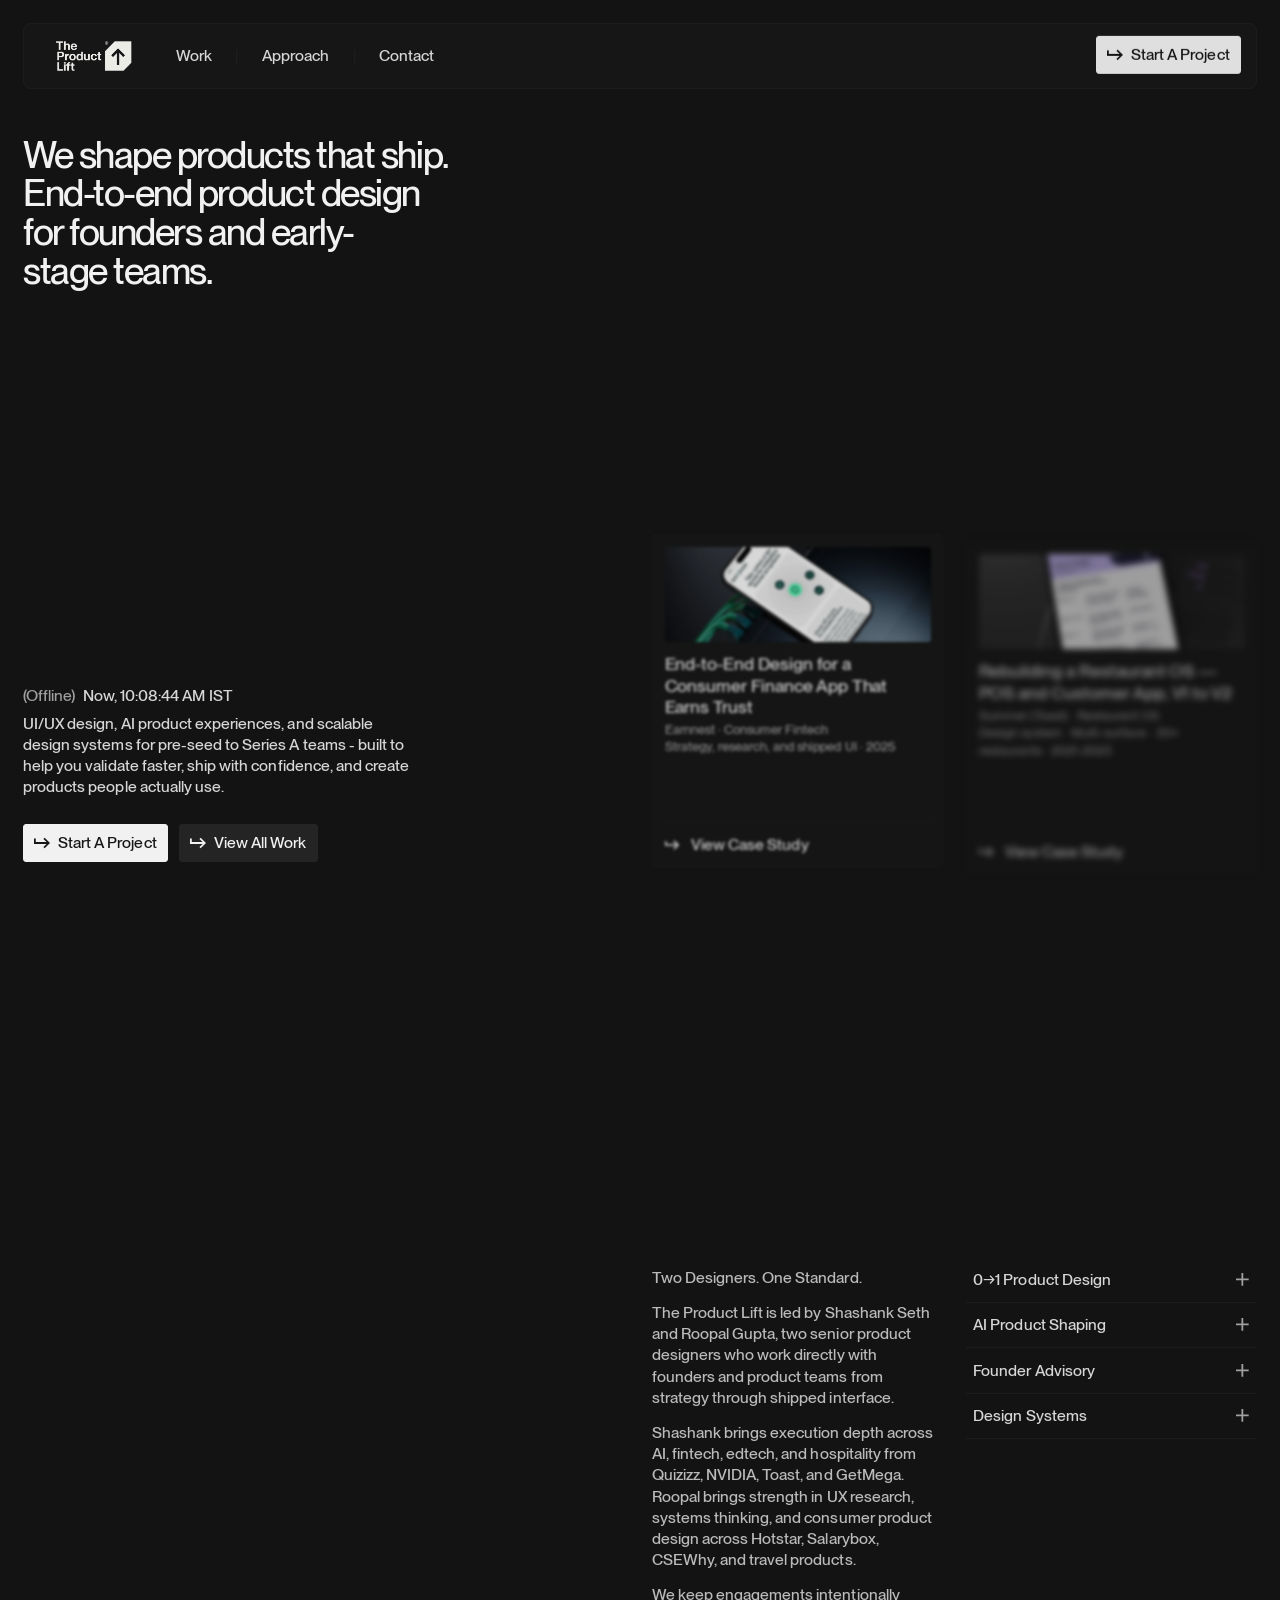
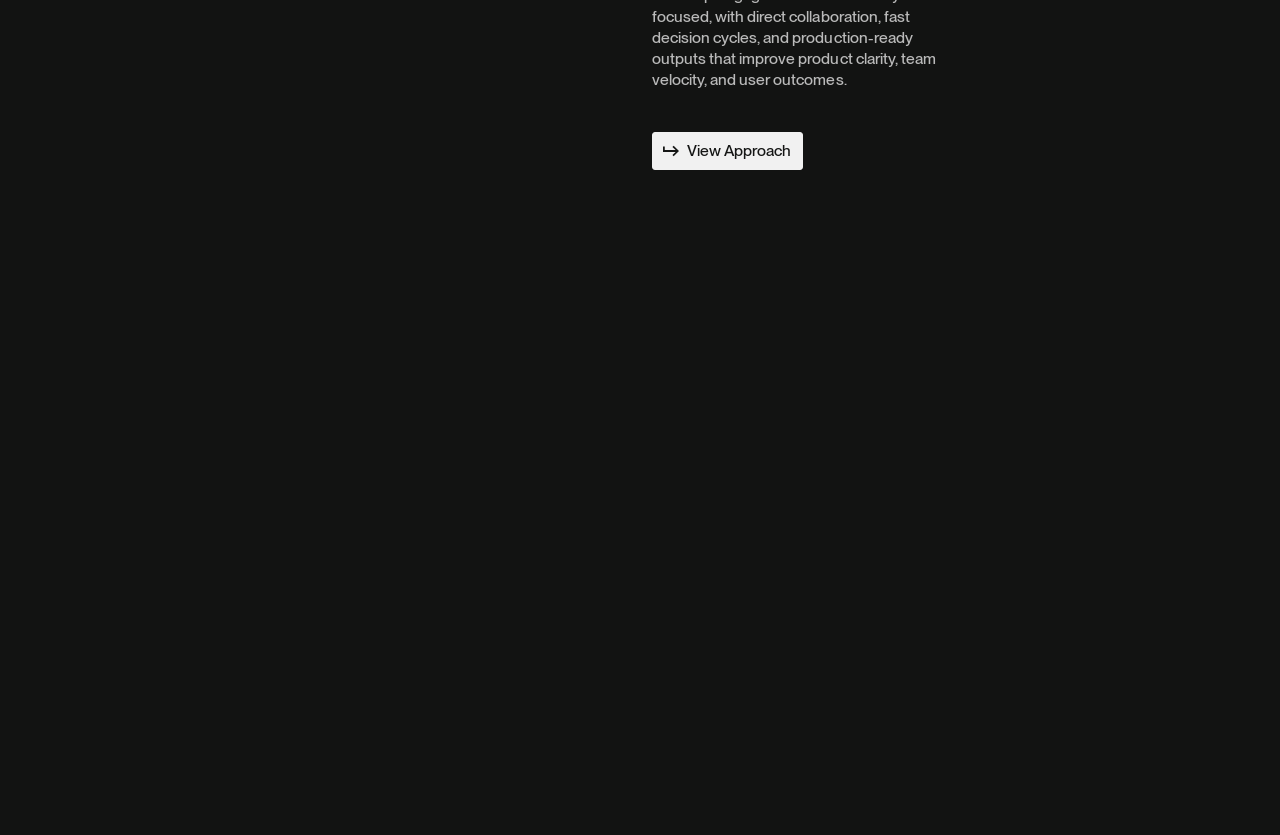
==== index.html @ 655530db "Initial commit: The Product Lift — homepage + 6 daughter pages with nav and footer" ====
<!DOCTYPE html><!-- Last Published: Wed Mar 04 2026 14:09:29 GMT+0000 (Coordinated Universal Time) --><html data-wf-domain="www.harrygeorge.design" data-wf-page="6970e323402e42d73de5bfb9" data-wf-site="6970e322402e42d73de5bf10" lang="en" class=" w-mod-js"><head><meta charset="utf-8"><title>The Product Lift | Product Design Studio, Gurugram</title><meta content="The Product Lift is a India-based product design studio helping early-stage founders go from idea to shipped product. Two senior designers, no agency layers." name="description"><meta content="The Product Lift | Product Design Studio" property="og:title"><meta content="0->1 product design, AI product shaping, founder advisory, and design systems for pre-seed to Series A teams." property="og:description"><meta content="images/footer-bg.png" property="og:image"><meta content="The Product Lift | Product Design Studio" property="twitter:title"><meta content="0->1 product design, AI product shaping, founder advisory, and design systems for pre-seed to Series A teams." property="twitter:description"><meta content="https://cdn.prod.website-files.com/6970e322402e42d73de5bf10/footer-bg.png" property="twitter:image"><meta property="og:type" content="website"><meta content="summary_large_image" name="twitter:card"><meta content="width=device-width, initial-scale=1" name="viewport"><meta content="MGhFw3c4UZniIIyxbYArNbHLCL30o6uBDfxk47CpTWc" name="google-site-verification"><link href="css/hg-des.webflow.shared.d7e7f0685.min.css" rel="stylesheet" type="text/css" crossorigin="anonymous"><script type="text/javascript">!function(o,c){var n=c.documentElement,t=" w-mod-";n.className+=t+"js",("ontouchstart"in o||o.DocumentTouch&&c instanceof DocumentTouch)&&(n.className+=t+"touch")}(window,document);</script><link href="images/logo-favicon.png?v=2" rel="shortcut icon" type="image/x-icon"><link href="images/logo-favicon.png?v=2" rel="apple-touch-icon"><script type="application/ld+json">
{
  "@context": "https://schema.org",
  "@type": "ProfilePage",
  "name": "The Product Lift | Product Design Studio, India",
  "url": "/",
  "inLanguage": "en",
  "mainEntity": {
    "@type": "Person",
    "name": "The Product Lift",
    "jobTitle": "Product Design Studio",
    "description": "The Product Lift is a product design studio based in India. We help early-stage founders go from idea to shipped product with two designers working directly with each team.",
    "address": {
      "@type": "PostalAddress",
      "addressLocality": "Gurugram",
      "addressRegion": "Haryana",
      "addressCountry": "IN"
    },
    "geo": {
      "@type": "GeoCoordinates",
      "latitude": "28.4595",
      "longitude": "77.0266"
    },
    "knowsAbout": [
      "User Experience Design",
      "Product Design",
      "Information Architecture",
      "Interaction Design",
      "Typography",
      "Web Design",
      "UI Design",
      "Design Strategy"
    ],
    "hasOccupation": {
      "@type": "Occupation",
      "name": "Product Design Studio",
      "occupationLocation": {
        "@type": "City",
        "name": "Gurugram"
      },
      "skills": [
        "Strategy",
        "User Experience",
        "Design",
        "Interaction Design",
        "Information Architecture",
        "Wireframing",
        "Prototyping",
        "UI Design",
        "Brand Identity"
      ]
    }
  }
}
</script><script async="" src="https://www.googletagmanager.com/gtag/js?id=G-ZRH3TGBE0Y"></script><script type="text/javascript">window.dataLayer = window.dataLayer || [];function gtag(){dataLayer.push(arguments);}gtag('set', 'developer_id.dZGVlNj', true);gtag('js', new Date());gtag('config', 'G-ZRH3TGBE0Y');</script><link rel="dns-prefetch" href="//cdnjs.cloudflare.com">
<link rel="preconnect" href="https://cdnjs.cloudflare.com" crossorigin="">
<link rel="preconnect" href="https://lottie.host" crossorigin="">
<link rel="preload" as="font" type="font/woff2" href="https://cdn.prod.website-files.com/6970e322402e42d73de5bf10/6970e3b8dc8d6b29a077860d_PPNeueMontreal-Medium.woff2" crossorigin=""><style>.footer-basic_bottom_layout{padding-bottom:var(--_spacing---space--5);}</style></head><body><div class="page_wrap"><div class="u-embed-js w-embed w-script"><script>
(function() {
  'use strict';
  
  let animated = false;
  let observer = null;
  
  function init() {
    const cards = document.querySelectorAll('.card_case-study_wrap');
    if (!cards.length) return false;
    
    gsap.set(cards, { y: 30, opacity: 0, filter: 'blur(8px)', willChange: 'transform, opacity, filter' });
    
    const loadCards = [];
    const scrollCards = [];
    
    cards.forEach(card => {
      const parent = card.closest('[data-animate-on-load="true"]');
      (parent ? loadCards : scrollCards).push(card);
    });
    
    // Animate on load
    if (loadCards.length) {
      window.addEventListener('preloaderComplete', () => {
        if (animated) return;
        animated = true;
        
        gsap.timeline({ delay: 0.7 })
          .to(loadCards, {
            y: 0, opacity: 1, filter: 'blur(0px)', 
            duration: 0.8, stagger: 0.15, ease: 'power2.out',
            onComplete: () => gsap.set(loadCards, { willChange: 'auto' })
          });
      }, { once: true });
    }
    
    // Animate on scroll
    if (scrollCards.length) {
      observer = new IntersectionObserver((entries) => {
        entries.forEach(entry => {
          if (entry.isIntersecting) {
            gsap.to(entry.target, {
              y: 0, opacity: 1, filter: 'blur(0px)',
              duration: 0.8, ease: 'power2.out',
              onComplete: () => gsap.set(entry.target, { willChange: 'auto' })
            });
            observer.unobserve(entry.target);
          }
        });
      }, { threshold: 0.1, rootMargin: '0px 0px -50px 0px' });
      
      scrollCards.forEach(card => observer.observe(card));
    }
    
    return true;
  }
  
  if (document.readyState === 'loading') {
    document.addEventListener('DOMContentLoaded', init, { once: true });
  } else {
    requestAnimationFrame(() => init() || setTimeout(init, 100));
  }
  
  window.addEventListener('pageshow', () => animated = false, { passive: true });
  window.addEventListener('pagehide', () => observer?.disconnect(), { passive: true });
  
})();
</script></div><div class="preloader_wrap" style="will-change: transform;"><div class="preloader_background"><div class="preloader_logo_wrap"><div style="position: relative; display: inline-block; will-change: transform, opacity, filter;"><div class="preloader_logo_svg"><svg xmlns="http://www.w3.org/2000/svg" width="100%" viewBox="0 0 100 18" fill="none" class="u-svg" style="fill: var(--mono-palette--mono-800);"><path d="M2.67067 17.6608H0V0.339166H2.67067V7.58277H11.1925V0.339166H13.8875V17.6608H11.1925V9.88425H2.67067V17.6608Z" class="u-path"></path><path d="M93.6389 18C89.2445 18 86.1611 15.7227 85.9668 11.8223H88.7346C88.9288 14.148 90.3127 15.7227 93.5661 15.7227C96.3582 15.7227 97.2079 14.5114 97.2079 12.9367C97.2079 10.7322 95.5084 10.4172 92.3522 9.61777C89.6329 8.89098 86.6466 8.01884 86.6466 4.72409C86.6466 1.72005 88.9774 0 92.7163 0C96.6738 0 99.2474 2.01077 99.5144 5.49933H96.7466C96.4553 3.41588 95.2656 2.27725 92.7406 2.27725C90.5555 2.27725 89.4387 3.07672 89.4387 4.57873C89.4387 6.51682 91.2596 6.92867 93.4933 7.48587C96.8438 8.33378 100 9.13324 100 12.7914C100 15.7712 97.9849 18 93.6389 18Z" class="u-path"></path><path d="M24.5983 18C19.5968 18 16.7805 14.2207 16.7805 8.98789C16.7805 3.77927 19.961 0 24.9139 0C29.4055 0 31.7848 2.39838 32.3432 5.69314H29.5511C29.0898 3.51279 27.4632 2.30148 24.8896 2.30148C21.0536 2.30148 19.5725 5.74159 19.5725 8.98789C19.5725 12.2584 20.6894 15.6985 24.7439 15.6985C27.6088 15.6985 29.891 13.712 29.9153 10.8291H24.7925V8.60027H32.6346V17.6608H30.7894L30.1338 15.2624H30.0853C28.8713 17.031 27.2447 18 24.5983 18Z" class="u-path"></path><path d="M41.0286 17.6608H38.8192L45.5445 0.339166H47.7538L41.0286 17.6608Z" class="u-path"></path><path d="M84.306 17.6608H71.7781V0.339166H84.0632V2.64065H74.4488V7.55855H82.8736V9.86003H74.4488V15.3594H84.306V17.6608Z" class="u-path"></path><path d="M61.1565 17.6608H54.5041V0.339166H61.1079C65.9152 0.339166 68.8286 3.44011 68.8286 9.01211C68.8286 14.5841 65.9637 17.6608 61.1565 17.6608ZM57.1748 15.3594H60.9866C65.0168 15.3594 66.0608 12.3553 66.0608 9.01211C66.0608 5.66891 65.0168 2.64065 60.9866 2.64065H57.1748V15.3594Z" class="u-path"></path></svg></div><div class="preloader_logo_svg" aria-hidden="true" style="position: absolute; top: 0px; left: 0px; width: 100%; height: 100%; clip-path: inset(0px 100% 0px 0px); pointer-events: none;"><svg xmlns="http://www.w3.org/2000/svg" width="100%" viewBox="0 0 100 18" fill="none" class="u-svg" style="fill: var(--mono-palette--mono-100);"><path d="M2.67067 17.6608H0V0.339166H2.67067V7.58277H11.1925V0.339166H13.8875V17.6608H11.1925V9.88425H2.67067V17.6608Z" class="u-path"></path><path d="M93.6389 18C89.2445 18 86.1611 15.7227 85.9668 11.8223H88.7346C88.9288 14.148 90.3127 15.7227 93.5661 15.7227C96.3582 15.7227 97.2079 14.5114 97.2079 12.9367C97.2079 10.7322 95.5084 10.4172 92.3522 9.61777C89.6329 8.89098 86.6466 8.01884 86.6466 4.72409C86.6466 1.72005 88.9774 0 92.7163 0C96.6738 0 99.2474 2.01077 99.5144 5.49933H96.7466C96.4553 3.41588 95.2656 2.27725 92.7406 2.27725C90.5555 2.27725 89.4387 3.07672 89.4387 4.57873C89.4387 6.51682 91.2596 6.92867 93.4933 7.48587C96.8438 8.33378 100 9.13324 100 12.7914C100 15.7712 97.9849 18 93.6389 18Z" class="u-path"></path><path d="M24.5983 18C19.5968 18 16.7805 14.2207 16.7805 8.98789C16.7805 3.77927 19.961 0 24.9139 0C29.4055 0 31.7848 2.39838 32.3432 5.69314H29.5511C29.0898 3.51279 27.4632 2.30148 24.8896 2.30148C21.0536 2.30148 19.5725 5.74159 19.5725 8.98789C19.5725 12.2584 20.6894 15.6985 24.7439 15.6985C27.6088 15.6985 29.891 13.712 29.9153 10.8291H24.7925V8.60027H32.6346V17.6608H30.7894L30.1338 15.2624H30.0853C28.8713 17.031 27.2447 18 24.5983 18Z" class="u-path"></path><path d="M41.0286 17.6608H38.8192L45.5445 0.339166H47.7538L41.0286 17.6608Z" class="u-path"></path><path d="M84.306 17.6608H71.7781V0.339166H84.0632V2.64065H74.4488V7.55855H82.8736V9.86003H74.4488V15.3594H84.306V17.6608Z" class="u-path"></path><path d="M61.1565 17.6608H54.5041V0.339166H61.1079C65.9152 0.339166 68.8286 3.44011 68.8286 9.01211C68.8286 14.5841 65.9637 17.6608 61.1565 17.6608ZM57.1748 15.3594H60.9866C65.0168 15.3594 66.0608 12.3553 66.0608 9.01211C66.0608 5.66891 65.0168 2.64065 60.9866 2.64065H57.1748V15.3594Z" class="u-path"></path></svg></div></div></div></div><div class="u-embed-js w-embed w-script"><script src="js/gsap.min_1.js"></script>
<script>
(function() {
  'use strict';
  
  const preloader = document.querySelector('.preloader_wrap');
  const logo = document.querySelector('.preloader_logo_svg');
  const body = document.body;

  const originalBg = preloader.style.background;

  logo.querySelectorAll('.u-svg').forEach(el => {
    el.style.fill = 'var(--mono-palette--mono-800)';
  });

  const logoFilled = logo.cloneNode(true);
  logoFilled.style.cssText = `
    position: absolute;
    top: 0;
    left: 0;
    width: 100%;
    height: 100%;
    clip-path: inset(0 100% 0 0);
    pointer-events: none;
  `;
  logoFilled.setAttribute('aria-hidden', 'true');
  logoFilled.querySelectorAll('.u-svg').forEach(el => {
    el.style.fill = 'var(--mono-palette--mono-100)';
  });

  const logoWrap = document.createElement('div');
  logoWrap.style.cssText = `
    position: relative;
    display: inline-block;
  `;
  logo.parentNode.insertBefore(logoWrap, logo);
  logoWrap.appendChild(logo);
  logoWrap.appendChild(logoFilled);

  preloader.style.willChange = 'transform';
  logoWrap.style.willChange = 'transform, opacity, filter';

  gsap.set(logoWrap, { 
    yPercent: 100, 
    opacity: 0, 
    scale: 0.85,
    filter: 'blur(8px) brightness(0.7)',
    force3D: true
  });

  const logoEnter = { 
    yPercent: 0, 
    opacity: 1,
    scale: 1,
    filter: 'blur(0px) brightness(1)',
    duration: 0.5,
    ease: 'back.out(1.4)',
    force3D: true 
  };

  const logoExit = { 
    yPercent: -100, 
    opacity: 0,
    scale: 1.15,
    filter: 'blur(8px) brightness(1.3)',
    duration: 0.35,
    ease: 'back.in(1.2)',
    force3D: true 
  };

  const preloaderSlideOut = { 
    yPercent: 100, 
    duration: 0.45,
    ease: 'power3.inOut',
    force3D: true 
  };

  function cleanupPreloader() {
    body.style.overflow = '';
    preloader.style.display = 'none';
    preloader.style.background = originalBg;
    window.dispatchEvent(new Event('pageReady'));
  }

  function animateLogo(onComplete) {
    const tl = gsap.timeline();

    tl.to(preloader, {
      background: 'radial-gradient(circle at center, rgba(255,255,255,0.05) 0%, transparent 70%)',
      duration: 0.4,
      ease: 'power2.out'
    }, 0);

    tl.fromTo(logoWrap, 
      { 
        yPercent: 100, 
        opacity: 0, 
        scale: 0.85,
        filter: 'blur(8px) brightness(0.7)',
        force3D: true 
      }, 
      logoEnter
    );

    tl.to({ val: 0 }, {
      val: 100,
      duration: 0.8,
      ease: 'power1.inOut',
      onUpdate: function() {
        const v = Math.round(this.targets()[0].val);
        logoFilled.style.clipPath = `inset(0 ${100 - v}% 0 0)`;
      }
    }, "<");

    tl.to(logoWrap, logoExit, "+=0.2");

    tl.to(preloader, { 
      ...preloaderSlideOut,
      scale: 0.98,
      onStart: () => window.dispatchEvent(new Event('preloaderComplete')),
      onComplete 
    }, "-=0.3");
    
    return tl;
  }
  
  function runPreloaderAnimation() {
    gsap.set(logoWrap, { 
      yPercent: 100, 
      opacity: 0, 
      scale: 0.85,
      filter: 'blur(8px) brightness(0.7)',
      force3D: true 
    });
    gsap.set(preloader, { yPercent: 0, scale: 1, force3D: true });
    logoFilled.style.clipPath = 'inset(0 100% 0 0)';
    
    preloader.style.display = 'block';
    body.style.overflow = 'hidden';
    
    requestAnimationFrame(() => animateLogo(cleanupPreloader));
  }
  
  window.addEventListener('pageshow', (e) => {
    if (e.persisted) runPreloaderAnimation();
  });
  
  preloader.style.display = 'block';
  body.style.overflow = 'hidden';
  window.addEventListener('DOMContentLoaded', runPreloaderAnimation, { once: true });
  
  document.addEventListener('click', (e) => {
    const link = e.target.closest('a');
    if (!link) return;
    
    const href = link.getAttribute('href');
    
    if (href && 
        href[0] !== '#' && 
        href.indexOf('http') !== 0 && 
        href.indexOf('mailto:') !== 0 && 
        href.indexOf('tel:') !== 0 &&
        !link.target) {
      
      e.preventDefault();
      
      gsap.set(preloader, { yPercent: 0, opacity: 0, scale: 1.05, force3D: true });
      preloader.style.display = 'block';
      
      gsap.to(preloader, {
        opacity: 1,
        scale: 1,
        duration: 0.3,
        ease: 'power2.out',
        force3D: true,
        onUpdate: function() {
          if (this.progress() >= 0.5 && !this.navigationStarted) {
            this.navigationStarted = true;
            window.location.href = href;
          }
        }
      });
    }
  }, { passive: false });
  
  setTimeout(() => {
    preloader.style.willChange = 'auto';
    logoWrap.style.willChange = 'auto';
  }, 3500);
  
})();
</script></div></div><div class="u-position-fixed"><div class="w-embed"><style>
::before, ::after {
	box-sizing: border-box;
}
.w-embed:before, .w-embed:after,
.w-richtext:before, .w-richtext:after {
	content: unset;
}
html {
	background-color: var(--alpha--mono-900-o10);
}
button {
	background-color: unset;
	padding: unset;
	text-align: inherit;
}
button:not(:disabled) {
	cursor: pointer;
}
video {
	width: 100%;
	object-fit: cover;
}
svg {
	max-width: 100%;
}
@media (prefers-color-scheme: light) {
	option { color: black; }
}
img::selection {
	background: transparent;
}
/* Typography */
body {
	font-smoothing: antialiased;
	-webkit-font-smoothing: antialiased;
}
/* Clear Defaults */
a:not([class]) {
	text-decoration: underline;
}
h1,h2,h3,h4,h5,h6,p,blockquote,label {
	font-family: inherit;
	font-size: inherit;
	font-weight: inherit;
	line-height: inherit;
	letter-spacing: inherit;
	text-transform: inherit;
	text-wrap: inherit;
	margin-top: 0;
	margin-bottom: 0;
}
select:has(option[value=""]:checked) {
	color: color-mix(in lab, currentcolor 60%, transparent)
}
/* Selection Color */
::selection {
	background-color: var(--_theme---selection--background);
	color: var(--_theme---selection--text);
}
/* Margin Trim */
:is(.u-margin-trim,.w-richtext,.u-content-wrapper,[class*="u-container"],[class*="u-layout-column"]) > :not(:not(.w-condition-invisible,.u-cover-absolute,.u-ignore-trim) ~ :not(.w-condition-invisible,.u-cover-absolute,.u-ignore-trim)),
:is(.u-margin-trim,.w-richtext,.u-content-wrapper,[class*="u-container"],[class*="u-layout-column"]) > :not(:not(.w-condition-invisible,.u-cover-absolute,.u-ignore-trim) ~ :not(.w-condition-invisible,.u-cover-absolute,.u-ignore-trim)).u-display-contents > :first-child {
	margin-top: 0;
}
:is(.u-margin-trim,.w-richtext,.u-content-wrapper,[class*="u-container"],[class*="u-layout-column"]) > :not(:has(~ :not(.w-condition-invisible,.u-cover-absolute,.u-ignore-trim))),
:is(.u-margin-trim,.w-richtext,.u-content-wrapper,[class*="u-container"],[class*="u-layout-column"]) > :not(:has(~ :not(.w-condition-invisible,.u-cover-absolute,.u-ignore-trim))).u-display-contents > :last-child {
	margin-bottom: 0;
}
/* Line Height Trim */
:not(.u-text-trim-off) > :is(h1,h2,h3,h4,h5,h6,p):not(.u-text-trim-off,:has([class*="u-text-style-"]))::before,
[class*="u-text-style-"]:not(.u-text-trim-off,:has(h1,h2,h3,h4,h5,h6,p))::before {
	content: "";
	display: table;
	margin-bottom: calc(-0.5lh + var(--_text-style---trim-top));
}
:not(.u-text-trim-off) > :is(h1,h2,h3,h4,h5,h6,p):not(.u-text-trim-off,:has([class*="u-text-style-"]))::after,
[class*="u-text-style-"]:not(.u-text-trim-off,:has(h1,h2,h3,h4,h5,h6,p))::after {
	content: "";
	display: table;
	margin-bottom: calc(-0.5lh + var(--_text-style---trim-bottom));
}
/* Rich Text Links */
.w-richtext a {
	position: relative;
	z-index: 4;
}
/* Line Clamp */
[class*="u-line-clamp"]:not(.w-richtext),
[class*="u-line-clamp"].w-richtext > * {
	display: -webkit-box;
	-webkit-line-clamp: 1;
	-webkit-box-orient: vertical;
	overflow: hidden;
}
[class*="u-line-clamp"].w-richtext > :not(:first-child) { display: none; }
.u-line-clamp-2:not(.w-richtext), .u-line-clamp-2.w-richtext > * { -webkit-line-clamp: 2; }
.u-line-clamp-3:not(.w-richtext), .u-line-clamp-3.w-richtext > * { -webkit-line-clamp: 3; }
.u-line-clamp-4:not(.w-richtext), .u-line-clamp-4.w-richtext > * { -webkit-line-clamp: 4; }
/* Text Max Width */
.u-text > * {
	width: 100%;
	max-width: inherit !important;
  margin-inline: 0 !important;
	margin-top: 0 !important;
}
/* Background Slot Children */
.u-background-slot > * {
	position: absolute;
  top: 0;
  left: 0;
  width: 100%;
  height: 100%;
  aspect-ratio: unset !important;
}
/* Hide */
.u-hide-if-empty:empty,
.u-hide-if-empty:has(> *):not(:has(> :not(.w-condition-invisible))),
.u-hide-if-empty-cms:not(:has(.w-dyn-item)),
[class*="u-layout-column"]:empty {
	display: none !important;
}
/* Focus State */
a, button, :where([tabindex]), input {
	outline-offset: var(--focus--offset-outer);
}
a:focus-visible,
button:focus-visible,
[tabindex]:focus-visible,
input:focus-visible {
	outline-color: var(--_theme---text-focus-primary);
	outline-width: var(--focus--width);
	outline-style: solid;
}
/* Disabled */
[data-button]:has(button:disabled) {
	opacity: 0.5;
  pointer-events: none;
}
/* Global / Clickable Component */
.wf-design-mode .clickable_wrap { z-index: 0; }
.clickable_wrap a[href="#"] { display: none; }
.clickable_wrap a[href="#"] ~ button { display: block; }
/* Number Attributes */
[data-number="-1"]{--number: initial;}[data-number="0"]{--number: 0;}[data-number="1"]{--number:1}[data-number="2"]{--number:2}[data-number="3"]{--number:3}[data-number="4"]{--number:4}[data-number="5"]{--number:5}[data-number="6"]{--number:6}[data-number="7"]{--number:7}[data-number="8"]{--number:8}[data-number="9"]{--number:9}
[data-number="10"]{--number:10}[data-number="11"]{--number:11}[data-number="12"]{--number:12}[data-number="13"]{--number:13}[data-number="14"]{--number:14}[data-number="15"]{--number:15}[data-number="16"]{--number:16}[data-number="17"]{--number:17}[data-number="18"]{--number:18}[data-number="19"]{--number:19}
[data-number="20"]{--number:20}[data-number="21"]{--number:21}[data-number="22"]{--number:22}[data-number="23"]{--number:23}[data-number="24"]{--number:24}[data-number="25"]{--number:25}[data-number="26"]{--number:26}[data-number="27"]{--number:27}[data-number="28"]{--number:28}[data-number="29"]{--number:29}
[data-number="30"]{--number:30}[data-number="31"]{--number:31}[data-number="32"]{--number:32}[data-number="33"]{--number:33}[data-number="34"]{--number:34}[data-number="35"]{--number:35}[data-number="36"]{--number:36}[data-number="37"]{--number:37}[data-number="38"]{--number:38}[data-number="39"]{--number:39}
[data-number="40"]{--number:40}[data-number="41"]{--number:41}[data-number="42"]{--number:42}[data-number="43"]{--number:43}[data-number="44"]{--number:44}[data-number="45"]{--number:45}[data-number="46"]{--number:46}[data-number="47"]{--number:47}[data-number="48"]{--number:48}[data-number="49"]{--number:49}
[data-number="50"]{--number:50}[data-number="51"]{--number:51}[data-number="52"]{--number:52}[data-number="53"]{--number:53}[data-number="54"]{--number:54}[data-number="55"]{--number:55}[data-number="56"]{--number:56}[data-number="57"]{--number:57}[data-number="58"]{--number:58}[data-number="59"]{--number:59}
[data-number="60"]{--number:60}[data-number="61"]{--number:61}[data-number="62"]{--number:62}[data-number="63"]{--number:63}[data-number="64"]{--number:64}[data-number="65"]{--number:65}[data-number="66"]{--number:66}[data-number="67"]{--number:67}[data-number="68"]{--number:68}[data-number="69"]{--number:69}
[data-number="70"]{--number:70}[data-number="71"]{--number:71}[data-number="72"]{--number:72}[data-number="73"]{--number:73}[data-number="74"]{--number:74}[data-number="75"]{--number:75}[data-number="76"]{--number:76}[data-number="77"]{--number:77}[data-number="78"]{--number:78}[data-number="79"]{--number:79}
[data-number="80"]{--number:80}[data-number="81"]{--number:81}[data-number="82"]{--number:82}[data-number="83"]{--number:83}[data-number="84"]{--number:84}[data-number="85"]{--number:85}[data-number="86"]{--number:86}[data-number="87"]{--number:87}[data-number="88"]{--number:88}[data-number="89"]{--number:89}
[data-number="90"]{--number:90}[data-number="91"]{--number:91}[data-number="92"]{--number:92}[data-number="93"]{--number:93}[data-number="94"]{--number:94}[data-number="95"]{--number:95}[data-number="96"]{--number:96}[data-number="97"]{--number:97}[data-number="98"]{--number:98}[data-number="99"]{--number:99}[data-number="100"]{--number:100}
/* State Manager */
[data-state] { --_state---true: 1; --_state---false: 0; }
.is-active,
[data-state~="checked"]:is(:checked, :has(:checked)),
[data-state~="current"]:is(.w--current, :has(.w--current)),
[data-state~="open"]:is(.w--open, :has(.w--open)),
[data-state~="pressed"]:is([aria-pressed="true"], :has([aria-pressed="true"])),
[data-state~="expanded"]:is([aria-expanded="true"], :has([aria-expanded="true"])),
[data-state~="external"]:is([target="_blank"], :has([target="_blank"])) { 
	--_state---true: 0; --_state---false: 1;
}
.wf-design-mode [data-trigger~="preview"],
[data-trigger~="focus"]:is(:focus-visible, :has(:focus-visible)),
[data-trigger~="group"]:has([data-trigger~="focus-other"]:focus-visible, [data-trigger~="focus-other"] :focus-visible)
  [data-trigger~="focus-other"]:not(:focus-visible, :has(:focus-visible)) {
	--_trigger---on: 0; --_trigger---off: 1;
}
@media (hover: hover) {
	[data-trigger~="hover"]:hover,
  [data-trigger~="hover-if-clickable"]:has(.clickable_wrap:not(.w-condition-invisible)):hover,
	[data-trigger~="group"]:has([data-trigger~="hover-other"]:hover) [data-trigger~="hover-other"]:not(:hover) { 
		--_trigger---on: 0; --_trigger---off: 1;
	}
	[data-trigger~="hover-other"]:hover { --_trigger---on: 1 !important; --_trigger---off: 0 !important; }
}
@media (hover: none) {
  [data-trigger~="mobile"] { --_trigger---on: 0; --_trigger---off: 1; }
}
/* Slot Styler */
[data-slot] > .w-dyn-list,
[data-slot] > .w-dyn-list > *,
[data-slot] > .w-dyn-list > * > *,
[data-slot] > .u-display-contents > .w-dyn-list,
[data-slot] > .u-display-contents > .w-dyn-list > *,
[data-slot] > .u-display-contents > .w-dyn-list > * > *,
[data-slot] > .u-display-contents > .u-display-contents > .w-dyn-list,
[data-slot] > .u-display-contents > .u-display-contents > .w-dyn-list > *,
[data-slot] > .u-display-contents > .u-display-contents > .w-dyn-list > * > * {
  display: contents;
}
/* Layout Slot */
.u-layout-column-2:has(> :not(.u-image-wrapper,.u-video,.u-iframe-wapper,.u-overlay)) {
	aspect-ratio: auto;
  border-radius: 0;
  overflow: visible;
}
/* Responsive Styles */
[data-large-columns="1"] { display: flex; }
[data-large-columns="2"] { display: grid; --_column-count---value: 2; }
[data-large-columns="3"] { display: grid; --_column-count---value: 3; }
[data-large-columns="4"] { display: grid; --_column-count---value: 4; }
[data-large-columns="5"] { display: grid; --_column-count---value: 5; }
[data-large-columns="6"] { display: grid; --_column-count---value: 6; }
[data-large-columns="7"] { display: grid; --_column-count---value: 7; }
[data-large-columns="8"] { display: grid; --_column-count---value: 8; }
[data-large-columns="9"] { display: grid; --_column-count---value: 9; }
[data-large-columns="10"] { display: grid; --_column-count---value: 10; }
[data-large-columns="11"] { display: grid; --_column-count---value: 11; }
[data-large-columns="12"] { display: grid; --_column-count---value: 12; }
.slider_offset { --slide-count: var(--lg); --lg: 3; --md: var(--lg); --sm: var(--md); --xs: var(--sm); }
@container (width < 60em) {
  * {
    --_responsive---large: 0;
    --_responsive---medium: 1;
    --flex-medium: flex;
    --none-medium: none;
    --column-medium: column;
    --row-medium: row;
    --start-medium: start;
    --center-medium: center;
    --end-medium: end;
    --relative-medium: relative;
  }
  :not([data-wf--grid--variant*="auto"]) > [data-medium-columns="1"] { display: flex; }
  :not([data-wf--grid--variant*="auto"]) > [data-medium-columns="2"] { display: grid; --_column-count---value: 2; }
  :not([data-wf--grid--variant*="auto"]) > [data-medium-columns="3"] { display: grid; --_column-count---value: 3; }
  :not([data-wf--grid--variant*="auto"]) > [data-medium-columns="4"] { display: grid; --_column-count---value: 4; }
  :not([data-wf--grid--variant*="auto"]) > [data-medium-columns="5"] { display: grid; --_column-count---value: 5; }
  :not([data-wf--grid--variant*="auto"]) > [data-medium-columns="6"] { display: grid; --_column-count---value: 6; }
  :not([data-wf--grid--variant*="auto"]) > [data-medium-columns="7"] { display: grid; --_column-count---value: 7; }
  :not([data-wf--grid--variant*="auto"]) > [data-medium-columns="8"] { display: grid; --_column-count---value: 8; }
  :not([data-wf--grid--variant*="auto"]) > [data-medium-columns="9"] { display: grid; --_column-count---value: 9; }
  :not([data-wf--grid--variant*="auto"]) > [data-medium-columns="10"] { display: grid; --_column-count---value: 10; }
  :not([data-wf--grid--variant*="auto"]) > [data-medium-columns="11"] { display: grid; --_column-count---value: 11; }
  :not([data-wf--grid--variant*="auto"]) > [data-medium-columns="12"] { display: grid; --_column-count---value: 12; }
	.u-order-first-medium { order: -1; }
	.u-order-auto-medium { order: 0; }
	.u-order-last-medium { order: 1; }
	.u-display-contents-medium { display: contents; }
	.u-display-block-medium { display: block; }
	.u-display-grid-medium { display: grid; }
	.u-display-flex-medium { display: flex; }
	.u-display-none-medium { display: none; }
	.u-all-unset-medium { all: unset; }
	.slider_offset { --slide-count: var(--md); }
}
@container (width < 35em) {
  * {
    --_responsive---medium: 0;
    --_responsive---small: 1;
    --flex-small: flex;
    --none-small: none;
    --column-small: column;
    --row-small: row;
    --start-small: start;
    --center-small: center;
    --end-small: end;
		--relative-small: relative;
  }
  :not([data-wf--grid--variant*="auto"]) > [data-small-columns="1"] { display: flex; }
  :not([data-wf--grid--variant*="auto"]) > [data-small-columns="2"] { display: grid; --_column-count---value: 2; }
  :not([data-wf--grid--variant*="auto"]) > [data-small-columns="3"] { display: grid; --_column-count---value: 3; }
  :not([data-wf--grid--variant*="auto"]) > [data-small-columns="4"] { display: grid; --_column-count---value: 4; }
  :not([data-wf--grid--variant*="auto"]) > [data-small-columns="5"] { display: grid; --_column-count---value: 5; }
  :not([data-wf--grid--variant*="auto"]) > [data-small-columns="6"] { display: grid; --_column-count---value: 6; }
  :not([data-wf--grid--variant*="auto"]) > [data-small-columns="7"] { display: grid; --_column-count---value: 7; }
  :not([data-wf--grid--variant*="auto"]) > [data-small-columns="8"] { display: grid; --_column-count---value: 8; }
  :not([data-wf--grid--variant*="auto"]) > [data-small-columns="9"] { display: grid; --_column-count---value: 9; }
  :not([data-wf--grid--variant*="auto"]) > [data-small-columns="10"] { display: grid; --_column-count---value: 10; }
  :not([data-wf--grid--variant*="auto"]) > [data-small-columns="11"] { display: grid; --_column-count---value: 11; }
  :not([data-wf--grid--variant*="auto"]) > [data-small-columns="12"] { display: grid; --_column-count---value: 12; }
	.u-order-first-small { order: -1; }
	.u-order-auto-small { order: 0; }
	.u-order-last-small { order: 1; }
	.u-display-contents-small { display: contents; }
	.u-display-block-small { display: block; }
	.u-display-grid-small { display: grid; }
	.u-display-flex-small { display: flex; }
	.u-display-none-small { display: none; }
	.u-all-unset-small { all: unset; }
	.slider_offset { --slide-count: var(--sm); }
}
@container (width < 20em) {
  * {
    --_responsive---small: 0;
    --_responsive---xsmall: 1;
    --flex-xsmall: flex;
    --none-xsmall: none;
    --column-xsmall: column;
    --row-xsmall: row;
    --start-xsmall: start;
    --center-xsmall: center;
    --end-xsmall: end;
		--relative-xsmall: relative;
  }
  :not([data-wf--grid--variant*="auto"]) > [data-xsmall-columns="1"] { display: flex; }
  :not([data-wf--grid--variant*="auto"]) > [data-xsmall-columns="2"] { display: grid; --_column-count---value: 2; }
  :not([data-wf--grid--variant*="auto"]) > [data-xsmall-columns="3"] { display: grid; --_column-count---value: 3; }
  :not([data-wf--grid--variant*="auto"]) > [data-xsmall-columns="4"] { display: grid; --_column-count---value: 4; }
  :not([data-wf--grid--variant*="auto"]) > [data-xsmall-columns="5"] { display: grid; --_column-count---value: 5; }
  :not([data-wf--grid--variant*="auto"]) > [data-xsmall-columns="6"] { display: grid; --_column-count---value: 6; }
  :not([data-wf--grid--variant*="auto"]) > [data-xsmall-columns="7"] { display: grid; --_column-count---value: 7; }
  :not([data-wf--grid--variant*="auto"]) > [data-xsmall-columns="8"] { display: grid; --_column-count---value: 8; }
  :not([data-wf--grid--variant*="auto"]) > [data-xsmall-columns="9"] { display: grid; --_column-count---value: 9; }
  :not([data-wf--grid--variant*="auto"]) > [data-xsmall-columns="10"] { display: grid; --_column-count---value: 10; }
  :not([data-wf--grid--variant*="auto"]) > [data-xsmall-columns="11"] { display: grid; --_column-count---value: 11; }
  :not([data-wf--grid--variant*="auto"]) > [data-xsmall-columns="12"] { display: grid; --_column-count---value: 12; }
	.u-order-first-xsmall { order: -1; }
	.u-order-auto-xsmall { order: 0; }
	.u-order-last-xsmall { order: 1; }
	.u-display-contents-xsmall { display: contents; }
	.u-display-block-xsmall { display: block; }
	.u-display-grid-xsmall { display: grid; }
	.u-display-flex-xsmall { display: flex; }
	.u-display-none-xsmall { display: none; }
	.u-all-unset-xsmall { all: unset; }
	.slider_offset { --slide-count: var(--xs); }
}
</style></div><div class="u-embed-js w-embed w-script"><script>
(function() {
  'use strict';
  
  // Prevent double initialization
  if (window.__clockInit) return;
  window.__clockInit = true;
  
  /* ----------------------------------------
     India time helpers (24h logic, AM/PM display)
  ---------------------------------------- */
  const indiaFormatter = new Intl.DateTimeFormat('en-GB', {
    timeZone: 'Asia/Kolkata',
    hour: '2-digit',
    minute: '2-digit',
    second: '2-digit',
    hour12: false,
    weekday: 'short',
    timeZoneName: 'short'
  });
  
  function getIndiaTimeParts(date) {
    const parts = indiaFormatter.formatToParts(date);
    const map = {};
    parts.forEach(p => map[p.type] = p.value);
    return {
      hour: Number(map.hour),
      minute: Number(map.minute),
      second: map.second,
      weekday: map.weekday,
      timeZoneName: map.timeZoneName
    };
  }
  
  /* ----------------------------------------
     Business hours logic (India time)
  ---------------------------------------- */
  function checkBusinessHours(timeParts) {
    const { hour, minute, weekday } = timeParts;
    if (weekday === 'Sun') return false;
    // Saturday: 10:00–14:00
    if (weekday === 'Sat') {
      return hour >= 10 && (hour < 14 || (hour === 14 && minute === 0));
    }
    // Monday–Friday: 09:00–17:30
    return !(hour < 9 || hour > 17 || (hour === 17 && minute > 30));
  }
  
  /* ----------------------------------------
     Init
  ---------------------------------------- */
  function init() {
    // Query DOM after it's ready
    const timeElements = document.querySelectorAll('[data-dynamic-time]');
    const statusElements = document.querySelectorAll('[data-dynamic-status]');
    
    // Early exit if no elements to update
    if (timeElements.length === 0 && statusElements.length === 0) return;
    
    // Clear any existing interval first
    if (window.__clockInterval) {
      clearInterval(window.__clockInterval);
    }
    
    /* ----------------------------------------
       Main updater
    ---------------------------------------- */
    function updateDynamicTimeAndStatus() {
      const now = new Date();
      const timeParts = getIndiaTimeParts(now);
      const { hour, minute, second } = timeParts;
      
      // Convert to 12h for display
      const displayHour = hour % 12 || 12;
      const ampm = hour >= 12 ? 'PM' : 'AM';
      const timeString = `Now, ${displayHour}:${minute
        .toString()
        .padStart(2, '0')}:${second} ${ampm} IST`;
      
      timeElements.forEach(el => {
        el.textContent = timeString;
      });
      
      const isOnline = checkBusinessHours(timeParts);
      const statusString = isOnline ? '(Online)' : '(Offline)';
      
      statusElements.forEach(el => {
        el.textContent = statusString;
        el.style.color = isOnline
          ? 'var(--_theme---heading)'
          : 'var(--_theme---text-focus-tertiary)';
      });
    }
    
    updateDynamicTimeAndStatus();
    window.__clockInterval = setInterval(updateDynamicTimeAndStatus, 1000);
  }
  
  if (document.readyState === 'loading') {
    document.addEventListener('DOMContentLoaded', init, { once: true });
  } else {
    init();
  }
  
  // Cleanup on page unload
  window.addEventListener('pagehide', () => {
    if (window.__clockInterval) {
      clearInterval(window.__clockInterval);
    }
  }, { passive: true });
  
})();
</script></div><div class="u-embed-js w-embed w-script"><script>
window.addEventListener('DOMContentLoaded', function() {
  document.querySelectorAll('label[role="listitem"]').forEach(label => {
    label.removeAttribute('role');
  });
});
</script></div><div class="u-embed-js w-embed w-script"><script>
window.addEventListener('DOMContentLoaded', function() {
  'use strict';

  gsap.registerPlugin(ScrollTrigger);

  const wrappers = Array.from(document.querySelectorAll('.eyebrow-heading_wrap'));
  if (!wrappers.length) return;

  function getChildren(wrapper) {
    return Array.from(wrapper.children);
  }

  function setHidden(wrapper) {
    gsap.set(getChildren(wrapper), {
      yPercent: 100,
      opacity: 0,
      filter: 'blur(6px)',
      force3D: true
    });
  }

  function animateReveal(wrapper) {
    const children = getChildren(wrapper);
    gsap.killTweensOf(children);
    gsap.to(children, {
      yPercent: 0,
      opacity: 1,
      filter: 'blur(0px)',
      duration: 0.5,
      ease: 'power3.out',
      stagger: 0.08,
      force3D: true,
      clearProps: 'willChange'
    });
  }

  function resetWrapper(wrapper) {
    const children = getChildren(wrapper);
    gsap.killTweensOf(children);
    setHidden(wrapper);
  }

  wrappers.forEach(setHidden);

  window.addEventListener('preloaderComplete', () => {
    ScrollTrigger.refresh();
  }, { once: true, passive: true });

  window.addEventListener('pageReady', () => {
    requestAnimationFrame(() => {
      const threshold = window.innerHeight * 0.85;
      wrappers.forEach(wrapper => {
        const rect = wrapper.getBoundingClientRect();
        if (rect.top < threshold && rect.bottom > 0) animateReveal(wrapper);
      });

      // Reveal when entering viewport
      ScrollTrigger.batch(wrappers, {
        start: 'top 85%',
        onEnter: batch => batch.forEach(animateReveal),
        onEnterBack: batch => batch.forEach(animateReveal)
      });

      // Reset only when fully scrolled off the top — matches original behaviour
      ScrollTrigger.batch(wrappers, {
        start: 'top bottom',
        end: 'bottom top',
        onLeaveBack: batch => batch.forEach(resetWrapper)
      });
    });
  }, { once: true, passive: true });

  window.addEventListener('pagehide', () => {
    ScrollTrigger.getAll().forEach(st => st.kill());
  }, { passive: true });

});
</script></div><div class="u-embed-js w-embed w-script"><script>
  document.addEventListener('DOMContentLoaded', () => {
    document.querySelectorAll('.u-text.u-rich-text a, .w-richtext a').forEach(link => {
      link.setAttribute('data-trigger', 'hover focus');
    });
  });
</script></div><div class="u-embed-js w-embed w-script"><script>
document.addEventListener('DOMContentLoaded', () => {
  document.querySelectorAll('.form_label_text.u-text-style-small').forEach(el => {
    el.innerHTML = el.innerHTML.replace(
      /\*/g,
      '<span style="color: var(--mono-palette--mono-600)">*</span>'
    );
  });
});
</script></div></div><div class="guide_wrap"><div class="w-embed"><style>
html.wf-design-mode .guide_wrap {
	display: block;
}
.guide_layout {
	counter-reset: gridguides;
}
.guide_layout > div::before {
  counter-increment: gridguides;
  content: counter(gridguides);
}
</style></div><div data-padding-bottom="none" data-padding-top="none" class="guide_contain u-container"><div class="guide_layout"><div class="guide_column"></div><div class="guide_column"></div><div class="guide_column"></div><div class="guide_column"></div><div class="guide_column"></div><div class="guide_column"></div><div class="guide_column"></div><div class="guide_column"></div><div class="guide_column"></div><div class="guide_column"></div><div class="guide_column"></div><div class="guide_column"></div><div class="guide_column"></div><div class="guide_column"></div><div class="guide_column"></div><div class="guide_column"></div><div class="guide_column"></div><div class="guide_column"></div><div class="guide_column"></div><div class="guide_column"></div><div class="guide_column"></div><div class="guide_column"></div><div class="guide_column"></div><div class="guide_column"></div></div></div></div><div data-wf--nav--nav-position="overlap" class="nav_component w-variant-dd866659-1d7d-6447-6461-66ca86ca367f"><div class="u-theme-light u-display-none"></div><div class="u-embed-css w-embed"><style>
:root {
	--nav--menu-open-duration: 400ms;
	--nav--menu-close-duration: 400ms;
	--nav--dropdown-open-duration: 400ms;
	--nav--dropdown-close-duration: 400ms;
}
body:has(.nav_component .w-nav-button.w--open):not(:has(.nav_desktop_wrap:not(.w-condition-invisible))) { overflow: hidden; }
/* on smaller screens */
@media (width < 65em) {
	/* disable scroll when mobile menu is open */
	body:has(.nav_component .w-nav-button.w--open) { overflow: hidden; }
}
/* on larger screens */
@container (min-width: 65em) {
	/* show desktop nav & dropdown backdrop */
	.nav_desktop_wrap, .nav_dropdown_backdrop { display: block; }
	/* hide mobile nav & mobile menu backdrop */
	.nav_desktop_wrap:not(.w-condition-invisible) ~ .nav_mobile_wrap, .nav_desktop_wrap:not(.w-condition-invisible) ~ .nav_menu_backdrop { display: none; }
}
/* dropdown list: initial state */
html:not(.wf-design-mode) .nav_dropdown_component > .w-dropdown-list {
	/* removes display none to enable css transitions */
	display: grid !important;
	grid-template-columns: minmax(0, 1fr);
	/* sets list to 0 height by default */
	grid-template-rows: 0fr;
	transition: grid-template-rows var(--nav--dropdown-close-duration);
	/* makes list content not focusable when closed */
	visibility: hidden;
	opacity: 0;
}
/* makes list content focusable when opened */
html:not(.wf-design-mode) .nav_dropdown_component > .w-dropdown-list.w--open {
	visibility: visible;
	opacity: 1;
}
/* sets list child to overflow hidden to enable css height transition */
.nav_dropdown_component > .w-dropdown-list > * {
	overflow: hidden;
}
/* set open state of dropdown list */
.nav_dropdown_component:has(> .w-dropdown-toggle[aria-expanded="true"]) > .w-dropdown-list {
	--nav--dropdown-close-duration: var(--nav--dropdown-open-duration);
	grid-template-rows: 1fr;
}
/* on desktop, delay dropdown opening if another dropdown is open */
.nav_desktop_wrap:has(.nav_dropdown_component > .w-dropdown-toggle.w--open[aria-expanded="false"]) .nav_dropdown_component:has(> .w--open[aria-expanded="true"]) > .w-dropdown-list {
	transition-delay: var(--nav--dropdown-close-duration);
}
/* reveal dropdown backdrop when dropdown open */
.nav_dropdown_backdrop {
	transition: opacity var(--nav--dropdown-close-duration);
}
body:has(.nav_dropdown_component > [aria-expanded="true"]) .nav_dropdown_backdrop {
	opacity: 1;
}
/* reveal mobile menu backdrop on menu open */
.nav_menu_backdrop {
	transition: opacity var(--nav--menu-close-duration);
}
.nav_component:has(.w-nav-button.w--open) .nav_menu_backdrop {
	opacity: 1;
}
/* menu animations */
@keyframes menuOpen {
 from { clip-path: polygon(0 0, 100% 0, 100% 0, 0 0); }
 to { clip-path: polygon(0 0, 100% 0, 100% 100%, 0 100%); }
}
@keyframes menuClose {
 from { clip-path: polygon(0 0, 100% 0, 100% 100%, 0 100%); }
 to { clip-path: polygon(0 0, 100% 0, 100% 0, 0 0); }
}
/* menu open */
.nav_component:has(.w-nav-button.w--open) .w-nav-menu {
	animation: menuOpen var(--nav--menu-open-duration) ease-in-out forwards;
}
/* menu close */
.nav_component:has(.w-nav-button:not(.w--open)) .w-nav-menu {
	animation: menuClose var(--nav--menu-close-duration) ease-in-out forwards;
}
/* position overflow to top of screen */
.nav_component .w-nav-overlay {
 top: 0;
 min-height: 100vh;
}
/* open dropdown on mobile */
.nav_mobile_wrap [data-open-on-mobile] > .w-dropdown-toggle {
	display: none;
}
.nav_mobile_wrap [data-open-on-mobile] > .w-dropdown-list {
	visibility: visible !important;
	opacity: 1 !important;
	display: block !important;
	grid-template-rows: 1fr !important;
}
/* nav banner */
html:has(.nav_banner_wrap:not(.w-condition-invisible)):not(.hide-nav-banner) {
	--nav--height-total: calc(var(--nav--banner-height) + var(--nav--height) + var(--nav--spacing-outer-vertical));
}
.hide-nav-banner .nav_banner_wrap {
	display: none;
}
.wf-design-mode .nav_mobile_menu_wrap {
	width: 100%;
}
</style></div><a href="#main" class="nav_skip_wrap w-inline-block"><div class="nav_skip_text u-text-style-small">Skip to main content</div></a><header class="nav_desktop_wrap"><div class="nav_desktop_contain"><div class="nav_desktop_layout"><a aria-label="Home Page" href="/" aria-current="page" class="nav_desktop_logo w-inline-block w--current"><div style="" class="brand-logo_wrap"><img src="images/logo-on-dark.png" loading="eager" alt="The Product Lift" style="width:100%;height:auto;display:block;"><div class="u-embed-js w-embed w-script"><script>
  document.addEventListener("DOMContentLoaded", () => {
    const logoWrap = document.querySelector(".brand-logo_wrap");
    if (!logoWrap) return;

    gsap.set(logoWrap, { transformPerspective: 800, transformOrigin: "center center" });

    // How far outside the element the magnet starts pulling (in px)
    const TRIGGER_RADIUS = 120;

    let bounds, cx, cy, isActive = false;

    function refreshBounds() {
      bounds = logoWrap.getBoundingClientRect();
      cx = bounds.left + bounds.width  / 2;
      cy = bounds.top  + bounds.height / 2;
    }

    refreshBounds();
    window.addEventListener("resize", refreshBounds);
    window.addEventListener("scroll", refreshBounds);

    window.addEventListener("mousemove", (e) => {
      const dx = e.clientX - cx;
      const dy = e.clientY - cy;
      const dist = Math.sqrt(dx * dx + dy * dy);

      if (dist < TRIGGER_RADIUS) {
        // Normalise pull strength — full pull at centre, eases off at the radius edge
        const strength = 1 - dist / TRIGGER_RADIUS;

        // Normalised -1 to +1 direction from centre
        const nx = dx / TRIGGER_RADIUS;
        const ny = dy / TRIGGER_RADIUS;

        if (!isActive) isActive = true;

        gsap.to(logoWrap, {
          x: nx * 12 * strength,
          y: ny * 8  * strength,
          rotateY: nx * 5 * strength,
          rotateX: -ny * 3 * strength,
          duration: 0.5,
          ease: "power3.out",
          overwrite: "auto"
        });

      } else if (isActive) {
        // Cursor left the radius — release
        isActive = false;

        gsap.to(logoWrap, {
          x: 0,
          y: 0,
          rotateX: 0,
          rotateY: 0,
          duration: 0.7,
          ease: "power4.out",
          overwrite: "auto"
        });
      }
    });
  });
</script></div></div></a><nav aria-label="Main" data-wf--menu--variant="desktop" class="nav_links_component w-variant-23049969-09ac-2789-520b-3c6ae895bbc6"><div class="u-embed-css w-embed"><style>
@media (min-width: 63.125rem) {
  .nav_links_wrap {
    display: flex;
    align-items: stretch;
  }
  
  .nav_links_item:not(:last-child)::after {
    content: "|";
    margin: 0 0.75rem;
    opacity: 0.4;
    align-self: center;
    color: var(--_theme---border-light);
    font-family: var(--text-style--font-family);
    font-size: var(--text-style--font-size);
    line-height: var(--text-style--line-height);
    font-weight: var(--text-style--font-weight);
    letter-spacing: var(--text-style--letter-spacing);
    text-transform: var(--text-style--text-transform, none);
  }
}
</style></div><ul data-trigger="group" role="list" class="nav_links_wrap w-variant-23049969-09ac-2789-520b-3c6ae895bbc6 w-list-unstyled"><li class="nav_links_item"><a data-trigger="focus-other hover-other" href="/work" class="nav_links_link w-variant-23049969-09ac-2789-520b-3c6ae895bbc6 w-inline-block"><div class="nav_links_text w-variant-23049969-09ac-2789-520b-3c6ae895bbc6 u-text-style-main">Work</div></a><link rel="prefetch" href="/work"></li><li class="nav_links_item"><a data-trigger="focus-other hover-other" href="/approach" class="nav_links_link w-variant-23049969-09ac-2789-520b-3c6ae895bbc6 w-inline-block"><div class="nav_links_text w-variant-23049969-09ac-2789-520b-3c6ae895bbc6 u-text-style-main">Approach</div></a></li><li class="nav_links_item"><a data-trigger="focus-other hover-other" href="/contact" class="nav_links_link w-variant-23049969-09ac-2789-520b-3c6ae895bbc6 w-inline-block"><div class="nav_links_text w-variant-23049969-09ac-2789-520b-3c6ae895bbc6 u-text-style-main">Contact</div></a></li></ul><ul role="list" class="nav_actions_wrap w-variant-23049969-09ac-2789-520b-3c6ae895bbc6 w-list-unstyled"><li class="nav_buttons_item is-main"><div data-wf--button-main--variant="primary" data-modal-trigger="contact" class="button_main_wrap u-text-transform-capitalize" data-button=" " data-trigger="hover focus"><div class="clickable_wrap u-cover-absolute"><a target="" href="/contact" class="clickable_link w-inline-block"><span class="clickable_text u-sr-only">Start a Project</span></a><button type="button" class="clickable_btn"><span class="clickable_text u-sr-only">Start a Project</span></button></div><div class="button_main_element"><div class="button_main_icon u-hide-if-empty"><svg xmlns="http://www.w3.org/2000/svg" width="100%" viewBox="0 0 15 10" fill="currentColor" class="u-svg"><path d="M10 10L15 5L10 0L8.83333 1.16667L11.8333 4.16667H1.66667V0.833333H0V5.83333H11.8333L8.83333 8.83333L10 10Z" class="u-path"></path></svg></div><div class="button_main_decoration u-hide-if-empty"></div><div aria-hidden="true" class="button_main_text u-text-style-main u-text-transform-capitalize">Start a Project</div><div class="button_main_line"></div></div><div class="u-embed-js w-embed w-script"><script src="js/gsap.min_1.js"></script>

<script>
  document.addEventListener("DOMContentLoaded", () => {
    const buttons = [...document.querySelectorAll(".button_main_wrap")];

    buttons.forEach((btn) => {
      gsap.set(btn, { transformPerspective: 600, transformOrigin: "center center" });

      let bounds;

      btn.addEventListener("mouseenter", () => {
        bounds = btn.getBoundingClientRect();
      });

      btn.addEventListener("mousemove", (e) => {
        const nx = ((e.clientX - bounds.left) / bounds.width  - 0.5) * 2;
        const ny = ((e.clientY - bounds.top)  / bounds.height - 0.5) * 2;

        gsap.to(btn, {
          x: nx * 1.5,
          y: ny * 1,
          rotateY: nx * 0.8,
          rotateX: -ny * 0.5,
          duration: 0.4,
          ease: "power3.out",
          overwrite: "auto"
        });
      });

      btn.addEventListener("mouseleave", () => {
        gsap.to(btn, {
          x: 0, y: 0, rotateX: 0, rotateY: 0,
          duration: 0.7,
          ease: "power4.out",
          overwrite: "auto"
        });
      });

      window.addEventListener("resize", () => {
        if (bounds) bounds = btn.getBoundingClientRect();
      });
    });
  });
</script></div></div></li></ul><div class="u-embed-js w-embed w-script"><script>
(function() {
  'use strict';
  
  const navLinks = '.nav_links_item';
  const navButtons = '.nav_buttons_item';
  const linkTexts = document.querySelectorAll('.nav_links_link');
  
  // Hide immediately to prevent flash before animation
  gsap.set([navLinks, navButtons], {
    y: -15,
    opacity: 0,
    filter: 'blur(5px)'
  });
  
  let navAnimated = false;
  
  function animateNav() {
    if (navAnimated) return;
    navAnimated = true;
    
    const navTimeline = gsap.timeline({ delay: 0.3 });
    
    navTimeline
      .to(navLinks, {
        y: 0,
        opacity: 1,
        filter: 'blur(0px)',
        duration: 0.6,
        stagger: 0.07,
        ease: 'power2.out'
      })
      .to(navButtons, {
        y: 0,
        opacity: 1,
        filter: 'blur(0px)',
        duration: 0.6,
        stagger: 0.1,
        ease: 'power2.out'
      }, '-=0.4');
  }
  
  // Guard prevents duplicate listeners on repeat page visits
  if (!window.navHoverSet) {
    linkTexts.forEach(link => {
      const textEl = link.querySelector('.nav_links_text');
      
      link.addEventListener('mouseenter', () => {
        gsap.to(textEl, { y: -2, duration: 0.3, ease: 'power2.out' });
      });
      
      link.addEventListener('mouseleave', () => {
        gsap.to(textEl, { y: 0, duration: 0.3, ease: 'power2.out' });
      });
    });
    window.navHoverSet = true;
  }
  
  // preloaderComplete fires as the slide-out begins, so nav
  // animates in over the exiting preloader — feels more natural
  window.addEventListener('preloaderComplete', animateNav);

  // Reset on back/forward cache restore so nav re-animates
  window.addEventListener('pageshow', () => { navAnimated = false; });
  
})();
</script></div></nav></div></div></header><div data-animation="default" data-collapse="all" data-duration="400" data-easing="ease" data-easing2="ease" role="banner" class="nav_mobile_wrap w-nav"><div class="nav_mobile_contain"><div class="nav_mobile_layout"><a aria-label="Home Page" href="/" aria-current="page" class="nav_mobile_logo w-inline-block w--current"><div style="" class="brand-logo_wrap"><img src="images/logo-on-dark.png" loading="eager" alt="The Product Lift" style="width:100%;height:auto;display:block;"><div class="u-embed-js w-embed w-script"><script>
  document.addEventListener("DOMContentLoaded", () => {
    const logoWrap = document.querySelector(".brand-logo_wrap");
    if (!logoWrap) return;

    gsap.set(logoWrap, { transformPerspective: 800, transformOrigin: "center center" });

    // How far outside the element the magnet starts pulling (in px)
    const TRIGGER_RADIUS = 120;

    let bounds, cx, cy, isActive = false;

    function refreshBounds() {
      bounds = logoWrap.getBoundingClientRect();
      cx = bounds.left + bounds.width  / 2;
      cy = bounds.top  + bounds.height / 2;
    }

    refreshBounds();
    window.addEventListener("resize", refreshBounds);
    window.addEventListener("scroll", refreshBounds);

    window.addEventListener("mousemove", (e) => {
      const dx = e.clientX - cx;
      const dy = e.clientY - cy;
      const dist = Math.sqrt(dx * dx + dy * dy);

      if (dist < TRIGGER_RADIUS) {
        // Normalise pull strength — full pull at centre, eases off at the radius edge
        const strength = 1 - dist / TRIGGER_RADIUS;

        // Normalised -1 to +1 direction from centre
        const nx = dx / TRIGGER_RADIUS;
        const ny = dy / TRIGGER_RADIUS;

        if (!isActive) isActive = true;

        gsap.to(logoWrap, {
          x: nx * 12 * strength,
          y: ny * 8  * strength,
          rotateY: nx * 5 * strength,
          rotateX: -ny * 3 * strength,
          duration: 0.5,
          ease: "power3.out",
          overwrite: "auto"
        });

      } else if (isActive) {
        // Cursor left the radius — release
        isActive = false;

        gsap.to(logoWrap, {
          x: 0,
          y: 0,
          rotateX: 0,
          rotateY: 0,
          duration: 0.7,
          ease: "power4.out",
          overwrite: "auto"
        });
      }
    });
  });
</script></div></div></a><nav role="navigation" class="nav_mobile_menu_wrap w-nav-menu"><div data-lenis-prevent="" class="nav_mobile_menu_scroll"><nav aria-label="Main" data-wf--menu--variant="mobile" class="nav_links_component"><div class="u-embed-css w-embed"><style>
@media (min-width: 63.125rem) {
  .nav_links_wrap {
    display: flex;
    align-items: stretch;
  }
  
  .nav_links_item:not(:last-child)::after {
    content: "|";
    margin: 0 0.75rem;
    opacity: 0.4;
    align-self: center;
    color: var(--_theme---border-light);
    font-family: var(--text-style--font-family);
    font-size: var(--text-style--font-size);
    line-height: var(--text-style--line-height);
    font-weight: var(--text-style--font-weight);
    letter-spacing: var(--text-style--letter-spacing);
    text-transform: var(--text-style--text-transform, none);
  }
}
</style></div><ul data-trigger="group" role="list" class="nav_links_wrap w-list-unstyled"><li class="nav_links_item"><a data-trigger="focus-other hover-other" href="/work" class="nav_links_link w-inline-block"><div class="nav_links_text u-text-style-main">Work</div></a><link rel="prefetch" href="/work"></li><li class="nav_links_item"><a data-trigger="focus-other hover-other" href="/approach" class="nav_links_link w-inline-block"><div class="nav_links_text u-text-style-main">Approach</div></a></li><li class="nav_links_item"><a data-trigger="focus-other hover-other" href="/contact" class="nav_links_link w-inline-block"><div class="nav_links_text u-text-style-main">Contact</div></a></li></ul><ul role="list" class="nav_actions_wrap w-list-unstyled"><li class="nav_buttons_item is-main"><div data-wf--button-main--variant="primary" data-modal-trigger="contact" class="button_main_wrap u-text-transform-capitalize" data-button=" " data-trigger="hover focus"><div class="clickable_wrap u-cover-absolute"><a target="" href="/contact" class="clickable_link w-inline-block"><span class="clickable_text u-sr-only">Start a Project</span></a><button type="button" class="clickable_btn"><span class="clickable_text u-sr-only">Start a Project</span></button></div><div class="button_main_element"><div class="button_main_icon u-hide-if-empty"><svg xmlns="http://www.w3.org/2000/svg" width="100%" viewBox="0 0 15 10" fill="currentColor" class="u-svg"><path d="M10 10L15 5L10 0L8.83333 1.16667L11.8333 4.16667H1.66667V0.833333H0V5.83333H11.8333L8.83333 8.83333L10 10Z" class="u-path"></path></svg></div><div class="button_main_decoration u-hide-if-empty"></div><div aria-hidden="true" class="button_main_text u-text-style-main u-text-transform-capitalize">Start a Project</div><div class="button_main_line"></div></div><div class="u-embed-js w-embed w-script"><script src="js/gsap.min_1.js"></script>

<script>
  document.addEventListener("DOMContentLoaded", () => {
    const buttons = [...document.querySelectorAll(".button_main_wrap")];

    buttons.forEach((btn) => {
      gsap.set(btn, { transformPerspective: 600, transformOrigin: "center center" });

      let bounds;

      btn.addEventListener("mouseenter", () => {
        bounds = btn.getBoundingClientRect();
      });

      btn.addEventListener("mousemove", (e) => {
        const nx = ((e.clientX - bounds.left) / bounds.width  - 0.5) * 2;
        const ny = ((e.clientY - bounds.top)  / bounds.height - 0.5) * 2;

        gsap.to(btn, {
          x: nx * 1.5,
          y: ny * 1,
          rotateY: nx * 0.8,
          rotateX: -ny * 0.5,
          duration: 0.4,
          ease: "power3.out",
          overwrite: "auto"
        });
      });

      btn.addEventListener("mouseleave", () => {
        gsap.to(btn, {
          x: 0, y: 0, rotateX: 0, rotateY: 0,
          duration: 0.7,
          ease: "power4.out",
          overwrite: "auto"
        });
      });

      window.addEventListener("resize", () => {
        if (bounds) bounds = btn.getBoundingClientRect();
      });
    });
  });
</script></div></div></li></ul><div class="u-embed-js w-embed w-script"><script>
(function() {
  'use strict';
  
  const navLinks = '.nav_links_item';
  const navButtons = '.nav_buttons_item';
  const linkTexts = document.querySelectorAll('.nav_links_link');
  
  // Hide immediately to prevent flash before animation
  gsap.set([navLinks, navButtons], {
    y: -15,
    opacity: 0,
    filter: 'blur(5px)'
  });
  
  let navAnimated = false;
  
  function animateNav() {
    if (navAnimated) return;
    navAnimated = true;
    
    const navTimeline = gsap.timeline({ delay: 0.3 });
    
    navTimeline
      .to(navLinks, {
        y: 0,
        opacity: 1,
        filter: 'blur(0px)',
        duration: 0.6,
        stagger: 0.07,
        ease: 'power2.out'
      })
      .to(navButtons, {
        y: 0,
        opacity: 1,
        filter: 'blur(0px)',
        duration: 0.6,
        stagger: 0.1,
        ease: 'power2.out'
      }, '-=0.4');
  }
  
  // Guard prevents duplicate listeners on repeat page visits
  if (!window.navHoverSet) {
    linkTexts.forEach(link => {
      const textEl = link.querySelector('.nav_links_text');
      
      link.addEventListener('mouseenter', () => {
        gsap.to(textEl, { y: -2, duration: 0.3, ease: 'power2.out' });
      });
      
      link.addEventListener('mouseleave', () => {
        gsap.to(textEl, { y: 0, duration: 0.3, ease: 'power2.out' });
      });
    });
    window.navHoverSet = true;
  }
  
  // preloaderComplete fires as the slide-out begins, so nav
  // animates in over the exiting preloader — feels more natural
  window.addEventListener('preloaderComplete', animateNav);

  // Reset on back/forward cache restore so nav re-animates
  window.addEventListener('pageshow', () => { navAnimated = false; });
  
})();
</script></div></nav></div></nav><div data-state="open" class="nav_button_wrap w-nav-button"><div class="nav_button_layout"><div class="nav_button_line is-1"></div><div class="nav_button_line is-2"></div></div></div></div></div></div><div class="nav_dropdown_backdrop"></div><div class="nav_menu_backdrop"></div><div class="u-embed-js w-embed w-script"><script>
if (sessionStorage.getItem("hide-nav-banner") === "true") {
  document.documentElement.classList.add("hide-nav-banner");
}
document.addEventListener("DOMContentLoaded", function () {
  document.querySelectorAll(".nav_banner_close_wrap").forEach((button) => {
    button.addEventListener("click", function () {
      sessionStorage.setItem("hide-nav-banner", "true");
      document.documentElement.classList.add("hide-nav-banner");
    });
  });
  document.querySelectorAll(".nav_skip_wrap").forEach(function (link) {
    const target = document.querySelector("main");
    if (!target) return;
    link.addEventListener("click", function () {
      target.setAttribute("tabindex", "-1");
      target.focus();
    });
  });
});
</script></div><div class="u-embed-js w-embed w-script"><style>
.nav_desktop_contain {
  width: calc(100% - var(--nav--spacing-outer-horizontal) * 2);
  transform-origin: center top;
  will-change: transform, width;
}
.nav_component {
  transition: color 0.4s cubic-bezier(0.4, 0, 0.2, 1), 
              background-color 0.4s cubic-bezier(0.4, 0, 0.2, 1);
}
</style>
<script>
(function() {
  'use strict';
  
  function initNavScroll() {
    if (typeof gsap === 'undefined' || typeof ScrollTrigger === 'undefined') return;
    
    gsap.registerPlugin(ScrollTrigger);
    
    const nav = document.querySelector(".nav_component");
    const contain = document.querySelector(".nav_desktop_contain");
    
    if (!nav || !contain) return;
    
    const rem = parseFloat(getComputedStyle(document.documentElement).fontSize);
    const threshold = 2.5 * rem;
    
    // Calculate reduction in rem units
    const currentWidthPx = contain.offsetWidth;
    const currentWidthRem = currentWidthPx / rem;
    const reductionRem = Math.min(currentWidthRem * 0.15, 20); // Reduce by 15% or 20rem max
    const targetWidth = `${currentWidthRem - reductionRem}rem`;
    
    const navTimeline = gsap.timeline({
      scrollTrigger: {
        trigger: document.body,
        start: "top top",
        end: `+=${threshold * 2.5}`,
        scrub: 1,
        invalidateOnRefresh: true,
        onUpdate: (self) => {
          if (self.progress > 0.5) {
            nav.classList.add("u-theme-light");
          } else {
            nav.classList.remove("u-theme-light");
          }
        }
      }
    });
    
    navTimeline.to(contain, { 
      width: targetWidth, 
      ease: "power2.out" 
    }, 0);
    navTimeline.to(contain, { 
      scaleY: 0.94, 
      ease: "power2.out" 
    }, 0);
  }
  
  setTimeout(initNavScroll, 100);
  
  window.addEventListener('load', () => {
    if (typeof ScrollTrigger !== 'undefined') ScrollTrigger.refresh();
  });
  
})();
</script></div></div><main id="main" class="page_main"><dialog data-wf--modal--variant="side-panel" data-modal-target="contact" data-show-in-designer="false" class="modal_dialog" data-script-initialized="true"><div class="u-embed-css w-embed"><style>
.modal_dialog::backdrop { opacity: 0; }
.wf-design-mode [data-show-in-designer="true"] {
	display: block;
}
</style></div><div class="modal_inner w-variant-ce8c84b8-072d-28eb-fa41-e255213771e0"><div data-modal-close="" class="modal_backdrop"></div><div class="modal_content w-variant-ce8c84b8-072d-28eb-fa41-e255213771e0"><div data-lenis-prevent=" " data-modal-scroll="" class="modal_scroll w-variant-ce8c84b8-072d-28eb-fa41-e255213771e0"><div class="modal_close"><div data-wf--button-close--variant="primary-medium" data-modal-close=" " class="button_close_wrap" autofocus=" " data-button=" " data-trigger="hover focus"><div class="button_close_element"><div aria-hidden="true" class="button_close_icon"><svg xmlns="http://www.w3.org/2000/svg" width="100%" viewBox="0 0 26 26" fill="currentColor" aria-hidden="true" stroke="currentColor" class="u-svg"><path d="M2 2L24.6274 24.6274" class="u-path"></path><path d="M2 25L24.6274 2.37258" class="u-path"></path></svg></div></div><div class="clickable_wrap u-cover-absolute"><a target="" href="#" class="clickable_link w-inline-block"><span class="clickable_text u-sr-only">Close</span></a><button type="button" class="clickable_btn"><span class="clickable_text u-sr-only">Close</span></button></div></div></div><div class="modal_slot w-variant-ce8c84b8-072d-28eb-fa41-e255213771e0"><div data-wf--content-wrapper--variant="left" class="u-display-contents"><div class="u-content-wrapper u-padding-bottom-7"><div class="eyebrow-heading_wrap u-margin-bottom-4"><div data-number="60" data-wf--typography-paragraph--variant="inherit" class="u-text u-rich-text w-richtext u-margin-bottom-2 u-text-color-tertiary"><p>Contact</p></div><div data-number="60" data-wf--typography-heading--variant="h2" class="u-text w-variant-433d40c6-c261-f13f-c899-61d2cadf150f w-richtext u-margin-bottom-0"><h2>Start a Project</h2></div></div><div data-number="36" data-wf--typography-paragraph--variant="text-small" class="u-text w-variant-4099173f-f581-635c-a5fe-cf4a89c62029 u-rich-text w-richtext u-text-color-tertiary"><p>Tell us what you are building. We work with pre-seed to Series A teams who treat design as a growth lever, not a finishing step.</p></div></div></div><div class="form_component u-margin-bottom-1"><div class="form_wrap w-form"><form name="wf-form-Contact-Form" data-name="Contact Form" method="get" class="form_element" data-wf-page-id="6970e323402e42d73de5bfb9" data-wf-element-id="f5a86415-9796-5c22-f958-d840127d57a0"><fieldset data-wf--form-fieldset--variant="grid-2-column" class="form_fieldset_wrap"><legend data-wf--form-label-text--variant="hidden" class="form_label_text w-variant-46933b79-cf19-81b4-bc00-8af5c19b08b3">Legend</legend><div role="none" class="form_fieldset_list w-variant-14c165fa-7397-02ef-8dc0-6e307b6c980f"><label data-trigger="focus" class="form_label_wrap"><span data-wf--form-label-text--variant="visible" class="form_label_text u-text-style-small">First Name <span style="color: var(--mono-palette--mono-600)">*</span></span><input name="First Name" type="text" placeholder="First name" required="" inputmode="text" autocomplete="given-name" class="form_field" value=""></label><label data-trigger="focus" class="form_label_wrap"><span data-wf--form-label-text--variant="visible" class="form_label_text u-text-style-small">Last Name <span style="color: var(--mono-palette--mono-600)">*</span></span><input name="Last Name" type="text" placeholder="Last name" required="" inputmode="text" autocomplete="family-name" class="form_field" value=""></label></div><div class="u-embed-css w-embed"><style>
@container (width < 40em) {
	.form_fieldset_list:has(.form_fieldset_list) { display: flex; }
}
@container (width < 18em) {
	.form_fieldset_list { display: flex; }
}
</style></div></fieldset><fieldset data-wf--form-fieldset--variant="grid-2-column" class="form_fieldset_wrap"><legend data-wf--form-label-text--variant="hidden" class="form_label_text w-variant-46933b79-cf19-81b4-bc00-8af5c19b08b3">Legend</legend><div role="none" class="form_fieldset_list w-variant-14c165fa-7397-02ef-8dc0-6e307b6c980f"><label data-trigger="focus" class="form_label_wrap"><span data-wf--form-label-text--variant="visible" class="form_label_text u-text-style-small">Email Address <span style="color: var(--mono-palette--mono-600)">*</span></span><input name="Email Address" type="email" placeholder="email@company.com" required="" inputmode="email" autocomplete="email" class="form_field" value=""></label><label data-trigger="focus" class="form_label_wrap"><span data-wf--form-label-text--variant="visible" class="form_label_text u-text-style-small">Phone Number</span><input name="Phone Number" type="tel" placeholder="07000-000000" inputmode="tel" autocomplete="tel" class="form_field" value=""></label></div><div class="u-embed-css w-embed"><style>
@container (width < 40em) {
	.form_fieldset_list:has(.form_fieldset_list) { display: flex; }
}
@container (width < 18em) {
	.form_fieldset_list { display: flex; }
}
</style></div></fieldset><label data-trigger="focus" class="form_label_wrap"><span data-wf--form-label-text--variant="visible" class="form_label_text u-text-style-small">Enquiry Type <span style="color: var(--mono-palette--mono-600)">*</span></span><span class="form_select_wrap"><select name="Enquiry Type" required="" class="form_field"><option value="" hidden="">Select one...</option><option value="Job opportunity">Job opportunity</option><option value="Freelance project">Freelance project</option><option value="General inquiry">General inquiry</option></select><svg width="100%" viewBox="0 0 6 5" fill="none" aria-hidden="true" class="form_select_icon"><path d="M0.5 1L3 3.5L5.5 1" stroke="currentColor" stroke-width="0.125rem" vector-effect="non-scaling-stroke"></path></svg></span></label><fieldset data-wf--form-fieldset--variant="flex-vertical" class="form_fieldset_wrap"><legend data-wf--form-label-text--variant="hidden" class="form_label_text w-variant-46933b79-cf19-81b4-bc00-8af5c19b08b3">Legend</legend><div role="none" class="form_fieldset_list"><label data-trigger="focus" class="form_label_wrap u-margin-bottom-1"><span data-wf--form-label-text--variant="visible" class="form_label_text u-text-style-small">Message <span style="color: var(--mono-palette--mono-600)">*</span></span><textarea name="Message" placeholder="Your message" required="" class="form_field is-textarea"></textarea></label><label data-wf--check-ui--variant="checkbox" data-state="checked" class="form_ui_label"><span class="form_ui_visual_wrap"><span class="form_ui_visual_inner"><svg viewBox="0 0 11 8" fill="none" aria-hidden="true" class="form_ui_visual_icon"><path d="M1 4L4 7L10 1" stroke="currentColor" vector-effect="non-scaling-stroke" stroke-width="0.125rem"></path></svg></span></span><div class="form_ui_content"><span class="form_ui_text u-text-style-small u-text-color-secondary">I have read and agree to the</span><a data-trigger="hover focus" href="/privacy-policy" target="_blank" class="form_ui_link w-inline-block"><div class="form_ui_link_text u-text-style-small">Privacy Policy</div></a></div></label></div><div class="u-embed-css w-embed"><style>
@container (width < 40em) {
	.form_fieldset_list:has(.form_fieldset_list) { display: flex; }
}
@container (width < 18em) {
	.form_fieldset_list { display: flex; }
}
</style></div></fieldset><div class="u-button-wrapper" style=""><div class="u-display-contents"><div data-wf--button-main--variant="primary" class="button_main_wrap u-text-transform-capitalize" data-button=" " data-trigger="hover focus"><div class="clickable_wrap u-cover-absolute"><a target="" href="#" class="clickable_link w-inline-block"><span class="clickable_text u-sr-only">Send Message</span></a><button type="submit" class="clickable_btn"><span class="clickable_text u-sr-only">Send Message</span></button></div><div class="button_main_element"><div class="button_main_icon u-hide-if-empty"><svg xmlns="http://www.w3.org/2000/svg" width="100%" viewBox="0 0 15 10" fill="currentColor" class="u-svg"><path d="M10 10L15 5L10 0L8.83333 1.16667L11.8333 4.16667H1.66667V0.833333H0V5.83333H11.8333L8.83333 8.83333L10 10Z" class="u-path"></path></svg></div><div class="button_main_decoration u-hide-if-empty"></div><div aria-hidden="true" class="button_main_text u-text-style-main u-text-transform-capitalize">Send Message</div><div class="button_main_line"></div></div><div class="u-embed-js w-embed w-script"><script src="js/gsap.min_1.js"></script>

<script>
  document.addEventListener("DOMContentLoaded", () => {
    const buttons = [...document.querySelectorAll(".button_main_wrap")];

    buttons.forEach((btn) => {
      gsap.set(btn, { transformPerspective: 600, transformOrigin: "center center" });

      let bounds;

      btn.addEventListener("mouseenter", () => {
        bounds = btn.getBoundingClientRect();
      });

      btn.addEventListener("mousemove", (e) => {
        const nx = ((e.clientX - bounds.left) / bounds.width  - 0.5) * 2;
        const ny = ((e.clientY - bounds.top)  / bounds.height - 0.5) * 2;

        gsap.to(btn, {
          x: nx * 1.5,
          y: ny * 1,
          rotateY: nx * 0.8,
          rotateX: -ny * 0.5,
          duration: 0.4,
          ease: "power3.out",
          overwrite: "auto"
        });
      });

      btn.addEventListener("mouseleave", () => {
        gsap.to(btn, {
          x: 0, y: 0, rotateX: 0, rotateY: 0,
          duration: 0.7,
          ease: "power4.out",
          overwrite: "auto"
        });
      });

      window.addEventListener("resize", () => {
        if (bounds) bounds = btn.getBoundingClientRect();
      });
    });
  });
</script></div></div></div></div></form><div class="form_success_wrap w-form-done"><div class="form_success_text">Thank you! Your submission has been received!</div></div><div class="form_error_wrap w-form-fail"><div class="form_error_text">Oops! Something went wrong while submitting the form.</div></div></div></div></div></div></div></div><div class="u-embed-js w-embed w-script"><script>
document.addEventListener("DOMContentLoaded", function () {
	const modalSystem = ((window.lumos ??= {}).modal ??= {
		list: {}, open(id) { this.list[id]?.open?.(); }, closeAll() { Object.values(this.list).forEach((m) => m.close?.()); },
	});
	function createModals() {
		document.querySelectorAll(".modal_dialog").forEach(function (modal) {
			if (modal.dataset.scriptInitialized) return;
			modal.dataset.scriptInitialized = "true";

			const modalId = modal.getAttribute("data-modal-target");
			const variant = modal.getAttribute("data-wf--modal--variant");
			let lastFocusedElement;

			if (typeof gsap !== "undefined") {
				gsap.context(() => {
					let tl = gsap.timeline({ paused: true, onReverseComplete: resetModal });
					if (variant === "side-panel") {
						tl.fromTo(".modal_backdrop", { opacity: 0 }, { opacity: 1, duration: 0.3, ease: "power1.out" });
						tl.from(".modal_content", { xPercent: 100, duration: 0.3, ease: "power1.out" }, "<");
					} else if (variant === "full-screen") {
						tl.set(".modal_backdrop", { opacity: 0 });
						tl.from(".modal_content", { opacity: 0, duration: 0.2, ease: "power1.out" });
						tl.from(".modal_slot", { opacity: 0, y: "2rem", duration: 0.2, ease: "power1.out" }, "<0.1");
					} else {
						tl.fromTo(".modal_backdrop", { opacity: 0 }, { opacity: 1, duration: 0.3, ease: "power1.out" });
						tl.from(".modal_content", { opacity: 0, y: "6rem", duration: 0.3, ease: "power1.out" }, "<");
					}
					modal.tl = tl;
				}, modal);
			}

			function resetModal() {
				typeof lenis !== "undefined" && lenis.start ? lenis.start() : (document.body.style.overflow = "");
				modal.close();
				if (lastFocusedElement) lastFocusedElement.focus();
				window.dispatchEvent(new CustomEvent("modal-close", { detail: { modal } }));
			}
			function openModal() {
				typeof lenis !== "undefined" && lenis.stop ? lenis.stop() : (document.body.style.overflow = "hidden");
				lastFocusedElement = document.activeElement;
				modal.showModal();
				if (typeof gsap !== "undefined") modal.tl.play();
				modal.querySelectorAll("[data-modal-scroll]").forEach((el) => (el.scrollTop = 0));
				window.dispatchEvent(new CustomEvent("modal-open", { detail: { modal } }));
			}
			function closeModal() {
				typeof gsap !== "undefined" ? modal.tl.reverse() : resetModal();
			}

			if (new URLSearchParams(location.search).get("modal-id") === modalId) openModal(), history.replaceState({}, "", ((u) => (u.searchParams.delete("modal-id"), u))(new URL(location.href)));
			modal.addEventListener("cancel", (e) => (e.preventDefault(), closeModal()));
			modal.addEventListener("click", (e) => e.target.closest("[data-modal-close]") && closeModal());
			document.addEventListener("click", (e) => {
				const trigger = e.target.closest(`[data-modal-trigger='${modalId}'], a[href='#${modalId}']`);
				if (!trigger) return;
				if (trigger.tagName === "A") e.preventDefault();
				openModal();
			});
			modalSystem.list[modalId] = { open: openModal, close: closeModal };
		});
	}
	createModals();
});
</script></div></dialog><section data-wf--section--variant="inherit" class="u-section u-min-height-screen" data-animate-on-load="true" style=""><div data-wf--spacer--variant="large" class="u-section-spacer w-variant-8cc18b30-4618-8767-0111-f6abfe45aaa3 u-ignore-trim"></div><div class="u-container u-gap-4 u-flex-grow"><div data-wf--grid--variant="autofit" style="" class="u-grid-wrapper u-flex-grow u-gap-row-6" data-number="34"><div role="none" data-large-columns="2" data-medium-columns="1" data-small-columns="0" data-xsmall-columns="0" class="u-grid w-variant-d58244bf-290f-ebb3-3aa0-352d6fa8e84f"><div data-wf--content-wrapper--variant="left" class="u-display-contents"><div class="u-content-wrapper u-height-full u-flex-vertical-wrap u-justify-content-between u-all-unset-medium"><div data-number="18" data-wf--typography-heading--variant="h1" class="u-text w-variant-792802b6-ccdb-f982-5023-5fa970cf03d0 w-richtext u-margin-bottom-6 u-heading-accent u-text-wrap-pretty"><h1>We shape products that ship.<br>End-to-end product design for founders and early-stage teams.</h1></div><div data-wf--content-wrapper--variant="left" class="u-display-contents"><div class="u-content-wrapper  "><div class="footer-clock_wrap u-margin-bottom-2"><span data-dynamic-status="" style="color: var(--_theme---text-focus-tertiary);">(Offline)</span><span data-dynamic-time="">Now, 8:59:19 PM IST</span></div><div data-number="39" data-wf--typography-paragraph--variant="inherit" class="u-text u-rich-text w-richtext u-margin-bottom-5 u-text-color-primary"><p>UI/UX design, AI product experiences, and scalable design systems for pre-seed to Series A teams - built to help you validate faster, ship with confidence, and create products people actually use.</p></div><div class="u-button-wrapper" style=""><div class="u-display-contents"><div data-wf--button-main--variant="primary" data-modal-trigger="contact" class="button_main_wrap u-text-transform-capitalize" data-button=" " data-trigger="hover focus"><div class="clickable_wrap u-cover-absolute"><a target="" href="/contact" class="clickable_link w-inline-block"><span class="clickable_text u-sr-only">Start a Project</span></a><button type="button" class="clickable_btn"><span class="clickable_text u-sr-only">Start a Project</span></button></div><div class="button_main_element"><div class="button_main_icon u-hide-if-empty"><svg xmlns="http://www.w3.org/2000/svg" width="100%" viewBox="0 0 15 10" fill="currentColor" class="u-svg"><path d="M10 10L15 5L10 0L8.83333 1.16667L11.8333 4.16667H1.66667V0.833333H0V5.83333H11.8333L8.83333 8.83333L10 10Z" class="u-path"></path></svg></div><div class="button_main_decoration u-hide-if-empty"></div><div aria-hidden="true" class="button_main_text u-text-style-main u-text-transform-capitalize">Start a Project</div><div class="button_main_line"></div></div><div class="u-embed-js w-embed w-script"><script src="js/gsap.min_1.js"></script>

<script>
  document.addEventListener("DOMContentLoaded", () => {
    const buttons = [...document.querySelectorAll(".button_main_wrap")];

    buttons.forEach((btn) => {
      gsap.set(btn, { transformPerspective: 600, transformOrigin: "center center" });

      let bounds;

      btn.addEventListener("mouseenter", () => {
        bounds = btn.getBoundingClientRect();
      });

      btn.addEventListener("mousemove", (e) => {
        const nx = ((e.clientX - bounds.left) / bounds.width  - 0.5) * 2;
        const ny = ((e.clientY - bounds.top)  / bounds.height - 0.5) * 2;

        gsap.to(btn, {
          x: nx * 1.5,
          y: ny * 1,
          rotateY: nx * 0.8,
          rotateX: -ny * 0.5,
          duration: 0.4,
          ease: "power3.out",
          overwrite: "auto"
        });
      });

      btn.addEventListener("mouseleave", () => {
        gsap.to(btn, {
          x: 0, y: 0, rotateX: 0, rotateY: 0,
          duration: 0.7,
          ease: "power4.out",
          overwrite: "auto"
        });
      });

      window.addEventListener("resize", () => {
        if (bounds) bounds = btn.getBoundingClientRect();
      });
    });
  });
</script></div></div><div data-wf--button-main--variant="secondary" class="button_main_wrap u-text-transform-capitalize" data-button=" " data-trigger="hover focus"><div class="clickable_wrap u-cover-absolute"><a target="" href="/work" class="clickable_link w-inline-block"><span class="clickable_text u-sr-only">View All Work</span></a><button type="button" class="clickable_btn"><span class="clickable_text u-sr-only">View All Work</span></button></div><div class="button_main_element w-variant-e85564cd-af30-a478-692b-71732aefb3ab"><div class="button_main_icon w-variant-e85564cd-af30-a478-692b-71732aefb3ab u-hide-if-empty"><svg xmlns="http://www.w3.org/2000/svg" width="100%" viewBox="0 0 15 10" fill="currentColor" class="u-svg"><path d="M10 10L15 5L10 0L8.83333 1.16667L11.8333 4.16667H1.66667V0.833333H0V5.83333H11.8333L8.83333 8.83333L10 10Z" class="u-path"></path></svg></div><div class="button_main_decoration u-hide-if-empty"></div><div aria-hidden="true" class="button_main_text u-text-style-main u-text-transform-capitalize">View All Work</div><div class="button_main_line"></div></div><div class="u-embed-js w-embed w-script"><script src="js/gsap.min_1.js"></script>

<script>
  document.addEventListener("DOMContentLoaded", () => {
    const buttons = [...document.querySelectorAll(".button_main_wrap")];

    buttons.forEach((btn) => {
      gsap.set(btn, { transformPerspective: 600, transformOrigin: "center center" });

      let bounds;

      btn.addEventListener("mouseenter", () => {
        bounds = btn.getBoundingClientRect();
      });

      btn.addEventListener("mousemove", (e) => {
        const nx = ((e.clientX - bounds.left) / bounds.width  - 0.5) * 2;
        const ny = ((e.clientY - bounds.top)  / bounds.height - 0.5) * 2;

        gsap.to(btn, {
          x: nx * 1.5,
          y: ny * 1,
          rotateY: nx * 0.8,
          rotateX: -ny * 0.5,
          duration: 0.4,
          ease: "power3.out",
          overwrite: "auto"
        });
      });

      btn.addEventListener("mouseleave", () => {
        gsap.to(btn, {
          x: 0, y: 0, rotateX: 0, rotateY: 0,
          duration: 0.7,
          ease: "power4.out",
          overwrite: "auto"
        });
      });

      window.addEventListener("resize", () => {
        if (bounds) bounds = btn.getBoundingClientRect();
      });
    });
  });
</script></div></div></div></div></div></div></div></div><div data-wf--content-wrapper--variant="left" class="u-display-contents"><div class="u-content-wrapper u-flex-vertical-wrap u-justify-content-end"><div data-wf--grid--variant="default" style="" class="u-grid-wrapper u-gap-gutter" data-number="12"><div role="none" data-large-columns="2" data-medium-columns="0" data-small-columns="1" data-xsmall-columns="0" class="u-grid"><div data-wf--card-case-study--variant="homepage" class="card_case-study_wrap u-margin-trim" style="" role="none"><div data-trigger="hover-if-clickable focus" class="card_case-study_group"><div class="card_case-study_element w-variant-26a43128-a4e8-c9c7-cecb-a18dd8b893ff  "><div class="card_case-study_visual"><img src="images/697ccadbd22be7a7298a0c47_0104e7bda927c216f1e0d60a80a30419_case-study_001_thumbnail.webp" loading="eager" fetchpriority="high" alt="Smartphone screen displaying a finance app interface about API access control and embedded finance security on a dark technology background with green network cables." sizes="100vw" srcset="images/697ccadbd22be7a7298a0c47_0104e7bda927c216f1e0d60a80a30419_case-study_001_thumbnail-p-500.webp 500w, images/697ccadbd22be7a7298a0c47_0104e7bda927c216f1e0d60a80a30419_case-study_001_thumbnail.webp 800w" class="card_case-study_image"></div><div class="card_case-study_content u-margin-trim"><div class="card_case-study_content-top w-variant-26a43128-a4e8-c9c7-cecb-a18dd8b893ff"><div data-number="40" data-wf--typography-heading--variant="h6" class="u-text w-variant-823daff2-fd84-8da0-4ed1-92a39b869ad0 w-richtext u-text-wrap-pretty u-margin-bottom-2"><h2>End-to-End Design for a Consumer Finance App That Earns Trust</h2></div><div data-number="60" data-wf--typography-paragraph--variant="text-micro" class="u-text w-variant-fdb8e663-01e0-aae6-13eb-e6dfca16b689 u-rich-text w-richtext u-text-color-tertiary u-margin-bottom-0"><p>Earnnest &#183; Consumer Fintech<br>Strategy, research, and shipped UI &#183; 2025</p></div></div><div class="card_case-study_content-bottom w-variant-26a43128-a4e8-c9c7-cecb-a18dd8b893ff"><div class="u-button-wrapper" style=""><div class="u-display-contents"><div data-wf--button-main--variant="tertiary" class="button_main_wrap u-text-transform-capitalize" data-button=" " data-trigger="hover focus"><div class="clickable_wrap u-cover-absolute"><a target="" href="/case-study/earnnest" class="clickable_link w-inline-block"><span class="clickable_text u-sr-only">View Case Study</span></a><button type="button" class="clickable_btn"><span class="clickable_text u-sr-only">View Case Study</span></button></div><div class="button_main_element w-variant-ff55b34e-b132-af11-a240-6cdd1f05946f"><div class="button_main_icon w-variant-ff55b34e-b132-af11-a240-6cdd1f05946f u-hide-if-empty"><svg xmlns="http://www.w3.org/2000/svg" width="100%" viewBox="0 0 15 10" fill="currentColor" class="u-svg"><path d="M10 10L15 5L10 0L8.83333 1.16667L11.8333 4.16667H1.66667V0.833333H0V5.83333H11.8333L8.83333 8.83333L10 10Z" class="u-path"></path></svg></div><div class="button_main_decoration u-hide-if-empty"></div><div aria-hidden="true" class="button_main_text u-text-style-main u-text-transform-capitalize">View Case Study</div><div class="button_main_line"></div></div><div class="u-embed-js w-embed w-script"><script src="js/gsap.min_1.js"></script>

<script>
  document.addEventListener("DOMContentLoaded", () => {
    const buttons = [...document.querySelectorAll(".button_main_wrap")];

    buttons.forEach((btn) => {
      gsap.set(btn, { transformPerspective: 600, transformOrigin: "center center" });

      let bounds;

      btn.addEventListener("mouseenter", () => {
        bounds = btn.getBoundingClientRect();
      });

      btn.addEventListener("mousemove", (e) => {
        const nx = ((e.clientX - bounds.left) / bounds.width  - 0.5) * 2;
        const ny = ((e.clientY - bounds.top)  / bounds.height - 0.5) * 2;

        gsap.to(btn, {
          x: nx * 1.5,
          y: ny * 1,
          rotateY: nx * 0.8,
          rotateX: -ny * 0.5,
          duration: 0.4,
          ease: "power3.out",
          overwrite: "auto"
        });
      });

      btn.addEventListener("mouseleave", () => {
        gsap.to(btn, {
          x: 0, y: 0, rotateX: 0, rotateY: 0,
          duration: 0.7,
          ease: "power4.out",
          overwrite: "auto"
        });
      });

      window.addEventListener("resize", () => {
        if (bounds) bounds = btn.getBoundingClientRect();
      });
    });
  });
</script></div></div></div></div><div class="u-tag-wrapper" style=""><div class="u-display-contents"><div class="u-display-contents u-hide-if-empty"></div></div></div></div></div></div><div class="clickable_wrap u-cover-absolute"><a target="" href="/work/#earnnest" class="clickable_link w-inline-block"><span class="clickable_text u-sr-only">View Earnnest case study</span></a><link rel="prerender" href="/work/#earnnest"><button type="button" class="clickable_btn"><span class="clickable_text u-sr-only">View Earnnest case study</span></button></div></div></div><div data-wf--card-case-study--variant="homepage" class="card_case-study_wrap u-margin-trim" style="" role="none"><div data-trigger="hover-if-clickable focus" class="card_case-study_group"><div class="card_case-study_element w-variant-26a43128-a4e8-c9c7-cecb-a18dd8b893ff  "><div class="card_case-study_visual"><img src="images/697ccadbea0343091b1878cc_eb7964eb47f62f584d5dbd4b0c8f817d_case-study_002_thumbnail.webp" loading="eager" fetchpriority="high" alt="Tablet displaying a technology content security solutions overview with sections on monitoring, watermarking, blocking, and fingerprinting on a purple and white interface." sizes="100vw" srcset="images/697ccadbea0343091b1878cc_eb7964eb47f62f584d5dbd4b0c8f817d_case-study_002_thumbnail-p-500.webp 500w, images/697ccadbea0343091b1878cc_eb7964eb47f62f584d5dbd4b0c8f817d_case-study_002_thumbnail.webp 800w" class="card_case-study_image"></div><div class="card_case-study_content u-margin-trim"><div class="card_case-study_content-top w-variant-26a43128-a4e8-c9c7-cecb-a18dd8b893ff"><div data-number="40" data-wf--typography-heading--variant="h6" class="u-text w-variant-823daff2-fd84-8da0-4ed1-92a39b869ad0 w-richtext u-text-wrap-pretty u-margin-bottom-2"><h2>Rebuilding a Restaurant OS &#8212; POS and Customer App, V1 to V2</h2></div><div data-number="60" data-wf--typography-paragraph--variant="text-micro" class="u-text w-variant-fdb8e663-01e0-aae6-13eb-e6dfca16b689 u-rich-text w-richtext u-text-color-tertiary u-margin-bottom-0"><p>Summer (Toast) &#183; Restaurant OS<br>Design system &#183; Multi-surface &#183; 30+ restaurants &#183; 2021-2023</p></div></div><div class="card_case-study_content-bottom w-variant-26a43128-a4e8-c9c7-cecb-a18dd8b893ff"><div class="u-button-wrapper" style=""><div class="u-display-contents"><div data-wf--button-main--variant="tertiary" class="button_main_wrap u-text-transform-capitalize" data-button=" " data-trigger="hover focus"><div class="clickable_wrap u-cover-absolute"><a target="" href="/case-study/summer" class="clickable_link w-inline-block"><span class="clickable_text u-sr-only">View Case Study</span></a><button type="button" class="clickable_btn"><span class="clickable_text u-sr-only">View Case Study</span></button></div><div class="button_main_element w-variant-ff55b34e-b132-af11-a240-6cdd1f05946f"><div class="button_main_icon w-variant-ff55b34e-b132-af11-a240-6cdd1f05946f u-hide-if-empty"><svg xmlns="http://www.w3.org/2000/svg" width="100%" viewBox="0 0 15 10" fill="currentColor" class="u-svg"><path d="M10 10L15 5L10 0L8.83333 1.16667L11.8333 4.16667H1.66667V0.833333H0V5.83333H11.8333L8.83333 8.83333L10 10Z" class="u-path"></path></svg></div><div class="button_main_decoration u-hide-if-empty"></div><div aria-hidden="true" class="button_main_text u-text-style-main u-text-transform-capitalize">View Case Study</div><div class="button_main_line"></div></div><div class="u-embed-js w-embed w-script"><script src="js/gsap.min_1.js"></script>

<script>
  document.addEventListener("DOMContentLoaded", () => {
    const buttons = [...document.querySelectorAll(".button_main_wrap")];

    buttons.forEach((btn) => {
      gsap.set(btn, { transformPerspective: 600, transformOrigin: "center center" });

      let bounds;

      btn.addEventListener("mouseenter", () => {
        bounds = btn.getBoundingClientRect();
      });

      btn.addEventListener("mousemove", (e) => {
        const nx = ((e.clientX - bounds.left) / bounds.width  - 0.5) * 2;
        const ny = ((e.clientY - bounds.top)  / bounds.height - 0.5) * 2;

        gsap.to(btn, {
          x: nx * 1.5,
          y: ny * 1,
          rotateY: nx * 0.8,
          rotateX: -ny * 0.5,
          duration: 0.4,
          ease: "power3.out",
          overwrite: "auto"
        });
      });

      btn.addEventListener("mouseleave", () => {
        gsap.to(btn, {
          x: 0, y: 0, rotateX: 0, rotateY: 0,
          duration: 0.7,
          ease: "power4.out",
          overwrite: "auto"
        });
      });

      window.addEventListener("resize", () => {
        if (bounds) bounds = btn.getBoundingClientRect();
      });
    });
  });
</script></div></div></div></div><div class="u-tag-wrapper" style=""><div class="u-display-contents"><div class="u-display-contents u-hide-if-empty"></div></div></div></div></div></div><div class="clickable_wrap u-cover-absolute"><a target="" href="/work/#summer" class="clickable_link w-inline-block"><span class="clickable_text u-sr-only">View Summer (Toast) case study</span></a><link rel="prerender" href="/work/#summer"><button type="button" class="clickable_btn"><span class="clickable_text u-sr-only">View Summer (Toast) case study</span></button></div></div></div></div></div></div></div></div></div></div><div data-wf--spacer--variant="small" class="u-section-spacer w-variant-d422cbd0-f212-c815-68df-63414354c21d u-ignore-trim"></div><div class="u-background-slot"></div></section><section data-wf--section--variant="inherit" class="u-section u-margin-top-8 u-all-unset-small" style=""><div data-wf--spacer--variant="main" class="u-section-spacer w-variant-60a7ad7d-02b0-6682-95a5-2218e6fd1490 u-ignore-trim"></div><div class="u-container  "><div class="display-text_wrap"><div data-number="48" data-wf--typography-heading--variant="display" class="u-text w-variant-41c609dc-9c80-9eef-75df-03bf0eea00b4 w-richtext u-heading-accent u-text-wrap-pretty u-margin-bottom-2"><h2>We partner with founders and product teams to turn high-stakes ideas into products that launch, grow, and earn user trust. Every engagement is built around clear outcomes, fast decision-making, and design that moves the business forward.</h2></div><div class="u-embed-js w-embed w-script"><script>
window.addEventListener('DOMContentLoaded', function() {
  'use strict';
  
  if (window.__displayTextAnim) return;
  window.__displayTextAnim = true;

  // Respect user's motion preferences
  const prefersReducedMotion = window.matchMedia('(prefers-reduced-motion: reduce)').matches;
  if (prefersReducedMotion) return;
  
  gsap.registerPlugin(ScrollTrigger, SplitText);
  
  const cache = new Map();
  
  function init() {
    const wrappers = document.querySelectorAll('.display-text_wrap');
    if (!wrappers.length) return;
    
    requestAnimationFrame(() => {
      wrappers.forEach(wrapper => {
        const textEl = wrapper.querySelector('.u-text');
        if (!textEl || cache.has(wrapper)) return;
        
        const split = new SplitText(textEl, { 
          type: 'words',
          aria: false  // prevents SplitText adding prohibited aria-label to richtext elements
        });
        const words = split.words;

        // Hide individual word spans from screen readers — parent text remains accessible
        words.forEach(word => word.setAttribute('aria-hidden', 'true'));
        
        gsap.set(words, { willChange: 'transform, opacity, filter' });
        
        const tl = gsap.fromTo(words, 
          {
            y: 30,
            opacity: 0,
            filter: 'blur(10px)',
            rotationX: 25,
            transformOrigin: '50% 100%',
            force3D: true
          },
          {
            y: 0,
            opacity: 1,
            filter: 'blur(0px)',
            rotationX: 0,
            duration: 1.2,
            stagger: {
              each: 0.02,
              from: 'start',
              ease: 'power1.in'
            },
            ease: 'expo.out',
            force3D: true,
            scrollTrigger: {
              trigger: wrapper,
              start: 'top 85%',
              end: 'top 20%',
              scrub: 1.2,
              invalidateOnRefresh: false,
              onLeave: () => gsap.set(words, { clearProps: 'willChange' }),
              onEnterBack: () => gsap.set(words, { willChange: 'transform, opacity, filter' })
            }
          }
        );
        
        cache.set(wrapper, { split, tl });
      });
    });
  }
  
  window.addEventListener('preloaderComplete', () => {
    setTimeout(init, 400);
  }, { once: true, passive: true });
  
  window.addEventListener('load', () => {
    if (!cache.size) setTimeout(init, 1500);
  }, { once: true, passive: true });
  
  window.addEventListener('pagehide', () => {
    cache.forEach(({ split, tl }) => {
      tl.scrollTrigger?.kill();
      tl.kill();
      split.revert();
    });
    cache.clear();
  }, { passive: true });
});
</script></div></div><div data-wf--grid--variant="default" style="" class="u-grid-wrapper u-gap-gutter" data-number="12"><div role="none" data-large-columns="12" data-medium-columns="1" data-small-columns="0" data-xsmall-columns="0" class="u-grid"><div data-wf--grid--variant="autofit" style="" class="u-grid-wrapper u-column-start-7 u-column-span-6" data-number="17"><div role="none" data-large-columns="12" data-medium-columns="1" data-small-columns="0" data-xsmall-columns="0" class="u-grid w-variant-d58244bf-290f-ebb3-3aa0-352d6fa8e84f"><div data-wf--content-wrapper--variant="left" class="u-display-contents"><div class="u-content-wrapper u-margin-bottom-4 u-margin-trim"><div data-number="60" data-wf--typography-paragraph--variant="inherit" class="u-text u-rich-text w-richtext u-margin-bottom-0 u-text-color-secondary u-margin-bottom-4"><p>Two Designers. One Standard.</p><p>The Product Lift is led by Shashank Seth and Roopal Gupta, two senior product designers who work directly with founders and product teams from strategy through shipped interface.</p><p>Shashank brings execution depth across AI, fintech, edtech, and hospitality from Quizizz, NVIDIA, Toast, and GetMega. Roopal brings strength in UX research, systems thinking, and consumer product design across Hotstar, Salarybox, CSEWhy, and travel products.</p><p>We keep engagements intentionally focused, with direct collaboration, fast decision cycles, and production-ready outputs that improve product clarity, team velocity, and user outcomes.</p></div></div><div class="u-button-wrapper" style=""><div class="u-display-contents"><div data-wf--button-main--variant="primary" class="button_main_wrap u-text-transform-capitalize" data-button=" " data-trigger="hover focus"><div class="clickable_wrap u-cover-absolute"><a target="" href="/approach" class="clickable_link w-inline-block"><span class="clickable_text u-sr-only">View Approach</span></a><button type="button" class="clickable_btn"><span class="clickable_text u-sr-only">View Approach</span></button></div><div class="button_main_element"><div class="button_main_icon u-hide-if-empty"><svg xmlns="http://www.w3.org/2000/svg" width="100%" viewBox="0 0 15 10" fill="currentColor" class="u-svg"><path d="M10 10L15 5L10 0L8.83333 1.16667L11.8333 4.16667H1.66667V0.833333H0V5.83333H11.8333L8.83333 8.83333L10 10Z" class="u-path"></path></svg></div><div class="button_main_decoration u-hide-if-empty"></div><div aria-hidden="true" class="button_main_text u-text-style-main u-text-transform-capitalize">View Approach</div><div class="button_main_line"></div></div><div class="u-embed-js w-embed w-script"><script src="js/gsap.min_1.js"></script>

<script>
  document.addEventListener("DOMContentLoaded", () => {
    const buttons = [...document.querySelectorAll(".button_main_wrap")];

    buttons.forEach((btn) => {
      gsap.set(btn, { transformPerspective: 600, transformOrigin: "center center" });

      let bounds;

      btn.addEventListener("mouseenter", () => {
        bounds = btn.getBoundingClientRect();
      });

      btn.addEventListener("mousemove", (e) => {
        const nx = ((e.clientX - bounds.left) / bounds.width  - 0.5) * 2;
        const ny = ((e.clientY - bounds.top)  / bounds.height - 0.5) * 2;

        gsap.to(btn, {
          x: nx * 1.5,
          y: ny * 1,
          rotateY: nx * 0.8,
          rotateX: -ny * 0.5,
          duration: 0.4,
          ease: "power3.out",
          overwrite: "auto"
        });
      });

      btn.addEventListener("mouseleave", () => {
        gsap.to(btn, {
          x: 0, y: 0, rotateX: 0, rotateY: 0,
          duration: 0.7,
          ease: "power4.out",
          overwrite: "auto"
        });
      });

      window.addEventListener("resize", () => {
        if (bounds) bounds = btn.getBoundingClientRect();
      });
    });
  });
</script></div></div></div></div></div></div><div data-wf--content-wrapper--variant="left" class="u-display-contents"><div class="u-content-wrapper  "><div data-close-previous="true" data-close-on-second-click="true" data-open-on-hover="false" data-open-by-default="0" class="accordion_wrap u-text-style-small" style=""><div class="u-embed-css w-embed"><style>
.wf-design-mode .accordion_content_wrap {
	display: block;
}
</style></div><div data-slot="" role="list" class="accordion_list"><div data-state="" role="listitem" data-wf--accordion-item--variant="mini-accordion" class="accordion_item u-margin-top-1"><div class="accordion_component"><h3 class="accordion_toggle_heading"><button aria-expanded="false" class="accordion_toggle_button w-variant-83c05316-dce7-6c33-8788-681b9122e3fc" id="accordion_button_0_0" aria-controls="accordion_content_0_0"><span class="accordion_toggle_text u-text-style-h5 w-variant-83c05316-dce7-6c33-8788-681b9122e3fc">0&#x2192;1 Product Design</span><span class="accordion_toggle_icon w-variant-83c05316-dce7-6c33-8788-681b9122e3fc"><svg xmlns="http://www.w3.org/2000/svg" width="100%" viewBox="0 0 10 10" fill="currentcolor" class="u-svg"><path d="M4 5.33333H0V4H4V0H5.33333V4H9.33333V5.33333H5.33333V9.33333H4V5.33333Z" class="u-path"></path></svg></span></button></h3><div class="accordion_content_wrap" id="accordion_content_0_0" aria-labelledby="accordion_button_0_0" style="display: none;"><div class="accordion_content_padding w-variant-83c05316-dce7-6c33-8788-681b9122e3fc"><div class="accordion_content_text u-rich-text w-variant-83c05316-dce7-6c33-8788-681b9122e3fc w-richtext"><p>We take products from idea to launch. That means defining what to build, mapping how people will use it, and shipping a UI that's ready for the real world - not just for a demo. No templates, no guesswork.</p><ul><li>Discovery &amp; problem framing</li><li>UX strategy &amp; user flows</li><li>UI design &amp; prototyping</li><li>Design systems &amp; handoff</li></ul></div></div></div></div></div><div data-state="" role="listitem" data-wf--accordion-item--variant="mini-accordion" class="accordion_item"><div class="accordion_component"><h3 class="accordion_toggle_heading"><button aria-expanded="false" class="accordion_toggle_button w-variant-83c05316-dce7-6c33-8788-681b9122e3fc"><span class="accordion_toggle_text u-text-style-h5 w-variant-83c05316-dce7-6c33-8788-681b9122e3fc">AI Product Shaping</span><span class="accordion_toggle_icon w-variant-83c05316-dce7-6c33-8788-681b9122e3fc"><svg xmlns="http://www.w3.org/2000/svg" width="100%" viewBox="0 0 10 10" fill="currentcolor" class="u-svg"><path d="M4 5.33333H0V4H4V0H5.33333V4H9.33333V5.33333H5.33333V9.33333H4V5.33333Z" class="u-path"></path></svg></span></button></h3><div class="accordion_content_wrap"><div class="accordion_content_padding w-variant-83c05316-dce7-6c33-8788-681b9122e3fc"><div class="accordion_content_text u-rich-text w-variant-83c05316-dce7-6c33-8788-681b9122e3fc w-richtext"><p>We've shipped AI features used by millions - lesson generation, personal guides, finance automation. We know where AI genuinely improves the experience and where it's just noise. Getting that call right early saves months.</p><ul><li>AI UX &amp; interaction design</li><li>Prompt flows &amp; edge cases</li><li>B2B &amp; consumer AI</li><li>0&#x2192;1 AI product builds</li></ul></div></div></div></div></div><div data-state="" role="listitem" data-wf--accordion-item--variant="mini-accordion" class="accordion_item"><div class="accordion_component"><h3 class="accordion_toggle_heading"><button aria-expanded="false" class="accordion_toggle_button w-variant-83c05316-dce7-6c33-8788-681b9122e3fc"><span class="accordion_toggle_text u-text-style-h5 w-variant-83c05316-dce7-6c33-8788-681b9122e3fc">Founder Advisory</span><span class="accordion_toggle_icon w-variant-83c05316-dce7-6c33-8788-681b9122e3fc"><svg xmlns="http://www.w3.org/2000/svg" width="100%" viewBox="0 0 10 10" fill="currentcolor" class="u-svg"><path d="M4 5.33333H0V4H4V0H5.33333V4H9.33333V5.33333H5.33333V9.33333H4V5.33333Z" class="u-path"></path></svg></span></button></h3><div class="accordion_content_wrap"><div class="accordion_content_padding w-variant-83c05316-dce7-6c33-8788-681b9122e3fc"><div class="accordion_content_text u-rich-text w-variant-83c05316-dce7-6c33-8788-681b9122e3fc w-richtext"><p>Sometimes you don't need a full design engagement - you need someone who's been in the room before. We work with a small number of founders as a thought partner: helping with prioritisation, product direction, and knowing what to ignore.</p><ul><li>Product strategy &amp; roadmap</li><li>Pre-seed to Series A</li><li>Ongoing retainer</li><li>Sprint-based engagements</li></ul></div></div></div></div></div><div data-state="" role="listitem" data-wf--accordion-item--variant="mini-accordion" class="accordion_item"><div class="accordion_component"><h3 class="accordion_toggle_heading"><button aria-expanded="false" class="accordion_toggle_button w-variant-83c05316-dce7-6c33-8788-681b9122e3fc"><span class="accordion_toggle_text u-text-style-h5 w-variant-83c05316-dce7-6c33-8788-681b9122e3fc">Design Systems</span><span class="accordion_toggle_icon w-variant-83c05316-dce7-6c33-8788-681b9122e3fc"><svg xmlns="http://www.w3.org/2000/svg" width="100%" viewBox="0 0 10 10" fill="currentcolor" class="u-svg"><path d="M4 5.33333H0V4H4V0H5.33333V4H9.33333V5.33333H5.33333V9.33333H4V5.33333Z" class="u-path"></path></svg></span></button></h3><div class="accordion_content_wrap"><div class="accordion_content_padding w-variant-83c05316-dce7-6c33-8788-681b9122e3fc"><div class="accordion_content_text u-rich-text w-variant-83c05316-dce7-6c33-8788-681b9122e3fc w-richtext"><p>A design system is only useful if it actually gets used. We build component libraries that developers understand, that scale without breaking, and that don't become a second job to maintain.</p><ul><li>Component libraries</li><li>Tokens &amp; theming</li><li>Developer handoff documentation</li><li>Multi-brand systems</li></ul></div></div></div></div></div></div><div class="u-embed-js w-embed w-script"><script> document.addEventListener("DOMContentLoaded", function () {
  document.querySelectorAll(".accordion_wrap").forEach((component, listIndex) => {
    if (component.dataset.scriptInitialized) return;
    component.dataset.scriptInitialized = "true";

    const closePrevious = component.getAttribute("data-close-previous") !== "false";
    const closeOnSecondClick = component.getAttribute("data-close-on-second-click") !== "false";
    const openOnHover = component.getAttribute("data-open-on-hover") === "true";
    const openByDefault = component.getAttribute("data-open-by-default") !== null && !isNaN(+component.getAttribute("data-open-by-default")) ? +component.getAttribute("data-open-by-default") : false;
		const list = component.querySelector(".accordion_list");
    let previousIndex = null,
      closeFunctions = [];

    function flattenDisplayContents(slot) {
      if (!slot) return;
      let child = slot.firstElementChild;
      while (child && child.classList.contains("u-display-contents")) {
        while (child.firstChild) {
          slot.insertBefore(child.firstChild, child);
        }
        slot.removeChild(child);
        child = slot.firstElementChild;
      }
    }
		flattenDisplayContents(list);

    function removeCMSList(slot) {
      const dynList = Array.from(slot.children).find((child) => child.classList.contains("w-dyn-list"));
      if (!dynList) return;
      const nestedItems = dynList?.querySelector(".w-dyn-items")?.children;
      if (!nestedItems) return;
      const staticWrapper = [...slot.children];
			[...nestedItems].forEach(el => { const c = [...el.children].find(c => !c.classList.contains('w-condition-invisible')); c && slot.appendChild(c); });
      staticWrapper.forEach((el) => el.remove());
    }
    removeCMSList(list);

    component.querySelectorAll(".accordion_component").forEach((card, cardIndex) => {
      const button = card.querySelector(".accordion_toggle_button");
      const content = card.querySelector(".accordion_content_wrap");

      if (!button || !content) return console.warn("Missing elements:", card);

      button.setAttribute("aria-expanded", "false");
      button.setAttribute("id", "accordion_button_" + listIndex + "_" + cardIndex);
      content.setAttribute("id", "accordion_content_" + listIndex + "_" + cardIndex);
      button.setAttribute("aria-controls", content.id);
      content.setAttribute("aria-labelledby", button.id);
      content.style.display = "none";

      const refresh = () => {
        tl.invalidate();
        if (typeof ScrollTrigger !== "undefined") ScrollTrigger.refresh();
      };
      const tl = gsap.timeline({ paused: true, defaults: { duration: 0.3, ease: "power1.inOut" }, onComplete: refresh, onReverseComplete: refresh });
      tl.set(content, { display: "block" });
      tl.fromTo(content, { height: 0 }, { height: "auto" });

      const closeAccordion = () => card.classList.contains("is-active") && (card.classList.remove("is-active"), tl.reverse(), button.setAttribute("aria-expanded", "false"));
      closeFunctions[cardIndex] = closeAccordion;

      const openAccordion = (instant = false) => {
        if (closePrevious && previousIndex !== null && previousIndex !== cardIndex) closeFunctions[previousIndex]?.();
        previousIndex = cardIndex;
        button.setAttribute("aria-expanded", "true");
        card.classList.add("is-active");
        instant ? tl.progress(1) : tl.play();
      };
      if (openByDefault === cardIndex + 1) openAccordion(true);

      button.addEventListener("click", () => (card.classList.contains("is-active") && closeOnSecondClick ? (closeAccordion(), (previousIndex = null)) : openAccordion()));
      if (openOnHover) button.addEventListener("mouseenter", () => openAccordion());
    });
  });
});
</script></div></div></div></div></div></div></div></div></div><div data-wf--spacer--variant="small" class="u-section-spacer w-variant-d422cbd0-f212-c815-68df-63414354c21d u-ignore-trim"></div><div class="u-background-slot"></div></section><section data-wf--section--variant="inherit" class="u-section" style=""><div data-wf--spacer--variant="even" class="u-section-spacer w-variant-41fc0c0a-cac3-53c9-9802-6a916e3fb342 u-ignore-trim"></div><div class="u-container  "><div data-logo-wall-shuffle="true" data-logo-wall-init="" class="logo-wall_wrap" role="region" aria-label="Logo showcase 1"><div class="u-embed-css w-embed"><style>
/* Logo Wall Component */

.logo-wall {
  display: flex;
  width: 100%;
  justify-content: center;
}

.logo-wall_collection {
  width: 100%;
  container-type: inline-size; /* Required for Lumos container queries */
}

.logo-wall_grid {
  display: grid;
  grid-template-columns: repeat(6, 1fr);
  gap: var(--site--gutter, 1.25rem);
}

.logo-wall_item {
  position: relative;
}

.logo-wall_container {
  position: relative;
  display: flex;
  justify-content: center;
  align-items: center;
}

.logo-wall_spacer {
  padding-top: 66.66%;
}

/* Logo content - keeps original sizing */
.logo-wall_content {
  position: absolute;
  display: flex;
  width: 66.66%;
  height: 40%;
  justify-content: center;
  align-items: center;
}

/* Fix for skinny/wide logo aspect ratios */
.logo-wall_content img,
.logo-wall_content svg {
  max-width: 100%;
  max-height: 100%;
  width: auto;
  height: auto;
  object-fit: contain;
}

/* Lumos Breakpoints */

/* Medium: 2 rows × 4 logos = 8 total */
@container (width < 60em) {
  .logo-wall_grid {
    grid-template-columns: repeat(4, 1fr);
  }
  
  .logo-wall_grid > .logo-wall_item:nth-child(n+7) {
    display: block;
  }
  
  .logo-wall_grid > .logo-wall_item:nth-child(n+9) {
    display: none;
  }
}

/* Small: 2 rows × 3 logos = 6 total */
@container (width < 35em) {
  .logo-wall_grid {
    grid-template-columns: repeat(3, 1fr);
  }
  
  .logo-wall_grid > .logo-wall_item:nth-child(n+7) {
    display: none;
  }
}

/* XSmall: 3 rows × 2 logos = 6 total */
@container (width < 25em) {
  .logo-wall_grid {
    grid-template-columns: repeat(2, 1fr);
  }
}

/* Large (default): 1 row × 6 logos */
.logo-wall_grid > .logo-wall_item:nth-child(n+7) {
  display: none;
}
</style></div><div class="logo-wall_collection"><div data-logo-wall-grid="" class="logo-wall_grid"><div data-logo-wall-item="" class="logo-wall_item"><div data-logo-wall-container="" class="logo-wall_container"><div class="logo-wall_spacer"></div></div></div><div data-logo-wall-item="" class="logo-wall_item"><div data-logo-wall-container="" class="logo-wall_container"><div class="logo-wall_spacer"></div></div></div><div data-logo-wall-item="" class="logo-wall_item"><div data-logo-wall-container="" class="logo-wall_container"><div class="logo-wall_spacer"></div></div></div><div data-logo-wall-item="" class="logo-wall_item"><div data-logo-wall-container="" class="logo-wall_container"><div class="logo-wall_spacer"></div></div></div><div data-logo-wall-item="" class="logo-wall_item"><div data-logo-wall-container="" class="logo-wall_container"><div class="logo-wall_spacer"></div></div></div><div data-logo-wall-item="" class="logo-wall_item"><div data-logo-wall-container="" class="logo-wall_container"><div class="logo-wall_spacer"></div></div></div><div data-logo-wall-item="" class="logo-wall_item"><div data-logo-wall-container="" class="logo-wall_container"><div class="logo-wall_spacer"></div></div></div><div data-logo-wall-item="" class="logo-wall_item"><div data-logo-wall-container="" class="logo-wall_container"><div class="logo-wall_spacer"></div></div></div><div data-logo-wall-item="" class="logo-wall_item"><div data-logo-wall-container="" class="logo-wall_container"><div class="logo-wall_spacer"></div></div></div><div data-logo-wall-item="" class="logo-wall_item"><div data-logo-wall-container="" class="logo-wall_container"><div class="logo-wall_spacer"></div></div></div><div data-logo-wall-item="" class="logo-wall_item"><div data-logo-wall-container="" class="logo-wall_container"><div class="logo-wall_spacer"></div></div></div><div data-logo-wall-item="" class="logo-wall_item"><div data-logo-wall-container="" class="logo-wall_container"><div class="logo-wall_spacer"></div></div></div><div data-logo-wall-item="" class="logo-wall_item"><div data-logo-wall-container="" class="logo-wall_container"><div class="logo-wall_spacer"></div></div></div><div data-logo-wall-item="" class="logo-wall_item"><div data-logo-wall-container="" class="logo-wall_container"><div class="logo-wall_spacer"></div></div></div></div></div><div class="u-embed-js w-embed w-script"><script>
(function() {
  'use strict';
  
  const CYCLE_DELAY = 1.5;
  const ANIMATION_DURATION = 0.9;
  const BLUR_AMOUNT = 6;
  
  function initLogoWall() {
    const prefersReducedMotion = window.matchMedia('(prefers-reduced-motion: reduce)').matches;
    
    document.querySelectorAll('[data-logo-wall-init]').forEach((wall, index) => {
      const grid = wall.querySelector('[data-logo-wall-grid]');
      const allItems = Array.from(grid.querySelectorAll('[data-logo-wall-item]'));
      const shouldShuffle = wall.getAttribute('data-logo-wall-shuffle') !== 'false';
      
      // SEO: Add ARIA labels
      wall.setAttribute('role', 'region');
      wall.setAttribute('aria-label', `Logo showcase ${index + 1}`);
      
      const originalContent = allItems
        .map(item => item.querySelector('[data-logo-wall-content]'))
        .filter(Boolean);
      
      // Lazy load images
      originalContent.forEach((content, i) => {
        const img = content.querySelector('img');
        if (img) {
          if (!img.alt) img.alt = `Partner logo ${i + 1}`;
          if (!img.loading) img.loading = 'lazy';
        }
      });
      
      let visibleItems = [];
      let visibleCount = 0;
      let contentPool = [];
      let shufflePattern = [];
      let patternIndex = 0;
      let timeline;
      let isIntersecting = false;
      
      function isVisible(el) {
        return window.getComputedStyle(el).display !== 'none';
      }
      
      function shuffle(arr) {
        const shuffled = arr.slice();
        for (let i = shuffled.length - 1; i > 0; i--) {
          const j = Math.floor(Math.random() * (i + 1));
          [shuffled[i], shuffled[j]] = [shuffled[j], shuffled[i]];
        }
        return shuffled;
      }
      
      function setup() {
        if (timeline) timeline.kill();
        
        visibleItems = allItems.filter(isVisible);
        visibleCount = visibleItems.length;
        shufflePattern = shuffle(Array.from({ length: visibleCount }, (_, i) => i));
        patternIndex = 0;
        
        allItems.forEach(item => {
          item.querySelectorAll('[data-logo-wall-content]').forEach(c => c.remove());
        });
        
        contentPool = originalContent.map(c => c.cloneNode(true));
        
        let initial, cycling;
        if (shouldShuffle) {
          const shuffled = shuffle(contentPool);
          initial = shuffled.slice(0, visibleCount);
          cycling = shuffle(shuffled.slice(visibleCount));
        } else {
          initial = contentPool.slice(0, visibleCount);
          cycling = shuffle(contentPool.slice(visibleCount));
        }
        
        contentPool = initial.concat(cycling);
        
        for (let i = 0; i < visibleCount; i++) {
          const container = visibleItems[i].querySelector('[data-logo-wall-container]') || visibleItems[i];
          const content = contentPool.shift();
          gsap.set(content, { opacity: 1, filter: 'blur(0px)', force3D: true });
          container.appendChild(content);
        }
        
        timeline = gsap.timeline({ 
          repeat: -1, 
          repeatDelay: CYCLE_DELAY,
          paused: !isIntersecting 
        });
        timeline.call(swap);
        if (isIntersecting) timeline.play();
      }
      
      function swap() {
        if (prefersReducedMotion) {
          const idx = shufflePattern[patternIndex % visibleCount];
          patternIndex++;
          const container = visibleItems[idx].querySelector('[data-logo-wall-container]') || visibleItems[idx];
          const current = container.querySelector('[data-logo-wall-content]');
          const incoming = contentPool.shift();
          if (current) {
            current.remove();
            contentPool.push(current);
          }
          container.appendChild(incoming);
          return;
        }
        
        const currentVisible = allItems.filter(isVisible).length;
        if (currentVisible !== visibleCount) {
          setup();
          return;
        }
        
        if (!contentPool.length) return;
        
        const idx = shufflePattern[patternIndex % visibleCount];
        patternIndex++;
        
        const container = visibleItems[idx].querySelector('[data-logo-wall-container]') || visibleItems[idx];
        const existing = container.querySelectorAll('[data-logo-wall-content]');
        if (existing.length > 1) return;
        
        const current = container.querySelector('[data-logo-wall-content]');
        const incoming = contentPool.shift();
        
        gsap.set(incoming, { 
          yPercent: 50, 
          opacity: 0, 
          filter: `blur(${BLUR_AMOUNT}px)`,
          force3D: true 
        });
        container.appendChild(incoming);
        
        if (current) {
          gsap.to(current, {
            yPercent: -50,
            opacity: 0,
            filter: `blur(${BLUR_AMOUNT}px)`,
            duration: ANIMATION_DURATION,
            ease: "expo.inOut",
            force3D: true,
            onComplete: () => {
              current.remove();
              contentPool.push(current);
            }
          });
        }
        
        gsap.to(incoming, {
          yPercent: 0,
          opacity: 1,
          filter: 'blur(0px)',
          duration: ANIMATION_DURATION,
          delay: 0.1,
          ease: "expo.inOut",
          force3D: true
        });
      }
      
      setup();
      
      // Pause when off-screen
      const observer = new IntersectionObserver((entries) => {
        entries.forEach(entry => {
          isIntersecting = entry.isIntersecting;
          if (timeline) entry.isIntersecting ? timeline.play() : timeline.pause();
        });
      }, { rootMargin: '50px' });
      observer.observe(wall);
      
      // Pause when tab hidden
      document.addEventListener('visibilitychange', () => {
        if (timeline) document.hidden ? timeline.pause() : (isIntersecting && timeline.play());
      });
      
      // Handle resize
      let resizeTimer;
      window.addEventListener('resize', () => {
        clearTimeout(resizeTimer);
        resizeTimer = setTimeout(() => {
          if (allItems.filter(isVisible).length !== visibleCount) setup();
        }, 150);
      });
    });
  }
  
  if (document.readyState === 'loading') {
    document.addEventListener('DOMContentLoaded', initLogoWall);
  } else {
    initLogoWall();
  }
})();
</script></div></div></div><div data-wf--spacer--variant="small" class="u-section-spacer w-variant-d422cbd0-f212-c815-68df-63414354c21d u-ignore-trim"></div><div class="u-background-slot"></div></section></main><footer class="footer-basic_wrap u-section"><div data-wf--spacer--variant="none" class="u-section-spacer u-ignore-trim"></div><h2 class="footer_title u-sr-only">Footer</h2><div class="footer-basic_bottom_wrap"><div class="footer-basic_bottom_contain u-container"><div class="footer-basic_bottom_element"><div class="footer-basic_bottom_layout"><div class="footer-basic_content_wrap"><div class="footer-basic_content_data"><div class="footer_bottom_text u-text-style-small u-text-color-secondary"><span>© </span><span data-dynamic-year=" ">2026</span><span>  The Product Lift. All Rights Reserved.</span></div><div data-trigger="group" role="list" class="footer_bottom_list"><div data-trigger="hover-other focus-other" role="listitem" class="footer_bottom_item"><a href="/privacy-policy" class="footer_bottom_link_wrap w-inline-block"><div class="footer_bottom_link_text u-text-style-small">Privacy Policy</div></a></div><div data-trigger="hover-other focus-other" role="listitem" class="footer_bottom_item"><a href="/terms-conditions" class="footer_bottom_link_wrap w-inline-block"><div class="footer_bottom_link_text u-text-style-small">Terms & Conditions</div></a></div><div data-trigger="hover-other focus-other" role="listitem" class="footer_bottom_item"><a href="/confidential" class="footer_bottom_link_wrap w-inline-block"><div class="footer_bottom_link_text u-text-style-small">Site Map</div></a></div></div></div><div class="footer-basic_content_contain"><div data-wf--grid--variant="default" style="" class="u-grid-wrapper" data-number="12"><div role="none" data-large-columns="2" data-medium-columns="0" data-small-columns="1" data-xsmall-columns="0" class="u-grid"><div data-wf--grid--variant="default" style="" class="u-grid-wrapper u-gap-0" data-number="12"><div role="none" data-large-columns="1" data-medium-columns="1" data-small-columns="0" data-xsmall-columns="0" class="u-grid"><div class="footer-clock_wrap u-margin-bottom-3"><span data-dynamic-status="" style="color: var(--_theme---text-focus-tertiary);">(Offline)</span><span data-dynamic-time="">Now, 8:59:19 PM IST</span></div><div data-wf--content-wrapper--variant="left" class="u-display-contents"><div class="u-content-wrapper  "><div data-number="40" data-wf--typography-paragraph--variant="text-small" class="u-text w-variant-4099173f-f581-635c-a5fe-cf4a89c62029 u-rich-text w-richtext u-margin-bottom-2 u-text-color-tertiary"><p>Mon to Fri, 9AM - 5:30PM</p></div><div data-number="40" data-wf--typography-paragraph--variant="text-small" class="u-text w-variant-4099173f-f581-635c-a5fe-cf4a89c62029 u-rich-text w-richtext u-margin-bottom-2 u-text-color-tertiary"><p>Sat, 10AM - 2PM</p></div><div data-number="40" data-wf--typography-paragraph--variant="text-small" class="u-text w-variant-4099173f-f581-635c-a5fe-cf4a89c62029 u-rich-text w-richtext u-margin-bottom-2 u-text-color-tertiary"><p>Sundays & Bank Holidays, Closed</p></div></div></div></div></div><div data-wf--content-wrapper--variant="left" class="u-display-contents"><div class="u-content-wrapper u-alignment-start"><div data-wf--content-wrapper--variant="right" class="u-display-contents"><div class="u-content-wrapper w-variant-405b6754-709a-81de-bf32-f0102c0c7aa2 u-all-unset-small"><div data-number="-1" data-wf--typography-paragraph--variant="text-small" class="u-text w-variant-4099173f-f581-635c-a5fe-cf4a89c62029 u-rich-text w-richtext u-margin-bottom-2 u-text-color-tertiary"><p>Based in Gurugram, India</p></div><div class="u-button-wrapper u-margin-top-3" style=""><div class="u-display-contents"><div data-wf--button-main--variant="link" class="button_main_wrap w-variant-625d5df4-ad91-f7dc-9e2f-2e69f3fd7400 u-text-style-small u-text-color-primary" data-button=" " data-trigger="hover focus"><div class="clickable_wrap u-cover-absolute"><a target="_blank" href="https://www.google.com/maps/place/Gurugram/@28.4595,77.0266,13z" class="clickable_link w-inline-block"><span class="clickable_text u-sr-only">28.4595 N, 77.0266 E</span></a><button type="button" class="clickable_btn"><span class="clickable_text u-sr-only">28.4595 N, 77.0266 E</span></button></div><div class="button_main_element w-variant-625d5df4-ad91-f7dc-9e2f-2e69f3fd7400"><div class="button_main_icon w-variant-625d5df4-ad91-f7dc-9e2f-2e69f3fd7400 u-hide-if-empty"></div><div class="button_main_decoration u-hide-if-empty"></div><div aria-hidden="true" class="button_main_text u-text-style-main u-text-style-small u-text-color-primary">28.4595 N, 77.0266 E</div><div class="button_main_line w-variant-625d5df4-ad91-f7dc-9e2f-2e69f3fd7400"></div></div><div class="u-embed-js w-embed w-script"><script src="js/gsap.min_1.js"></script>

<script>
  document.addEventListener("DOMContentLoaded", () => {
    const buttons = [...document.querySelectorAll(".button_main_wrap")];

    buttons.forEach((btn) => {
      gsap.set(btn, { transformPerspective: 600, transformOrigin: "center center" });

      let bounds;

      btn.addEventListener("mouseenter", () => {
        bounds = btn.getBoundingClientRect();
      });

      btn.addEventListener("mousemove", (e) => {
        const nx = ((e.clientX - bounds.left) / bounds.width  - 0.5) * 2;
        const ny = ((e.clientY - bounds.top)  / bounds.height - 0.5) * 2;

        gsap.to(btn, {
          x: nx * 1.5,
          y: ny * 1,
          rotateY: nx * 0.8,
          rotateX: -ny * 0.5,
          duration: 0.4,
          ease: "power3.out",
          overwrite: "auto"
        });
      });

      btn.addEventListener("mouseleave", () => {
        gsap.to(btn, {
          x: 0, y: 0, rotateX: 0, rotateY: 0,
          duration: 0.7,
          ease: "power4.out",
          overwrite: "auto"
        });
      });

      window.addEventListener("resize", () => {
        if (bounds) bounds = btn.getBoundingClientRect();
      });
    });
  });
</script></div></div></div></div></div></div></div></div></div></div></div></div><div class="footer-basic_bottom_logo"><img src="images/footer-bg.png?v=2" loading="eager" alt="The Product Lift footer visual" style="width:100%;height:auto;display:block;"></div></div></div></div></div><div class="u-embed-js w-embed w-script"><script>
document.addEventListener("DOMContentLoaded", function () {
  document.querySelectorAll("[data-dynamic-year]").forEach(function (el) {
    el.textContent = new Date().getFullYear();
  });
});
</script></div><div class="u-embed-js w-embed w-script"><script>
window.addEventListener('DOMContentLoaded', function() {
  'use strict';
  
  const prefersReducedMotion = window.matchMedia('(prefers-reduced-motion: reduce)').matches;
  
  if (prefersReducedMotion) {
    gsap.set(['.footer-basic_bottom_wrap', '.footer-basic_bottom_logo', '.footer_bottom_text', '.footer_bottom_item'], {
      clearProps: 'all'
    });
    return;
  }
  
  if (typeof gsap === 'undefined') return;
  
  gsap.registerPlugin(ScrollTrigger);
  
  const isLowEndDevice = navigator.hardwareConcurrency && navigator.hardwareConcurrency < 4;
  const blurAmount = isLowEndDevice ? 0 : 1;
  
  const initialStates = {
    wrap: { y: 40, autoAlpha: 0, filter: `blur(${8 * blurAmount}px)` },
    logo: { y: 60, autoAlpha: 0, scale: 0.95, filter: `blur(${10 * blurAmount}px)` },
    text: { y: 25, autoAlpha: 0, filter: `blur(${5 * blurAmount}px)` },
    item: { y: 30, autoAlpha: 0, filter: `blur(${6 * blurAmount}px)` }
  };
  
  gsap.set('.footer-basic_bottom_wrap', initialStates.wrap);
  gsap.set('.footer-basic_bottom_logo', initialStates.logo);
  gsap.set('.footer_bottom_text', initialStates.text);
  gsap.set('.footer_bottom_item', initialStates.item);
  
  const footerTimeline = gsap.timeline({ paused: true })
    .to('.footer-basic_bottom_wrap', { 
      y: 0, 
      autoAlpha: 1, 
      filter: 'blur(0px)', 
      duration: 0.8, 
      ease: 'power2.out'
    })
    .to('.footer-basic_bottom_logo', { 
      y: 0, 
      autoAlpha: 1, 
      scale: 1, 
      filter: 'blur(0px)', 
      duration: 1, 
      ease: 'power2.out'
    }, '-=0.6')
    .to('.footer_bottom_text', { 
      y: 0, 
      autoAlpha: 1, 
      filter: 'blur(0px)', 
      duration: 0.6, 
      ease: 'power2.out'
    }, '-=0.5')
    .to('.footer_bottom_item', { 
      y: 0, 
      autoAlpha: 1, 
      filter: 'blur(0px)', 
      duration: 0.6, 
      stagger: 0.08, 
      ease: 'power2.out'
    }, '-=0.4');
  
  ScrollTrigger.create({
    trigger: '.footer-basic_bottom_wrap',
    start: 'top bottom',
    end: 'bottom top',
    onEnter: () => footerTimeline.play(),
    onLeaveBack: () => footerTimeline.reverse(),
    onEnterBack: () => footerTimeline.play(),
  });
});
</script></div></footer></div><script src="js/jquery-3.5.1.min.dc5e7f18c8.js" type="text/javascript" crossorigin="anonymous"></script><script src="js/webflow.3433cf1d.ef4a8d1ad1548a68.js" type="text/javascript" crossorigin="anonymous"></script><script src="js/gsap.min.js" type="text/javascript"></script><script src="js/ScrollTrigger.min.js" type="text/javascript"></script><script src="js/SplitText.min.js" type="text/javascript"></script><script type="text/javascript">gsap.registerPlugin(ScrollTrigger,SplitText);</script><script>
(function() {
  const TOP_LOGO = 'images/logo-on-dark.png';
  const SCROLLED_LOGO = 'images/logo-ton-light.png';

  function updateHeaderLogos() {
    const useScrolledLogo = window.scrollY > 20;
    const nextSrc = useScrolledLogo ? SCROLLED_LOGO : TOP_LOGO;

    document.querySelectorAll('.brand-logo_wrap img[alt="The Product Lift"]').forEach((img) => {
      if (img.getAttribute('src') !== nextSrc) {
        img.setAttribute('src', nextSrc);
      }
    });
  }

  if (document.readyState === 'loading') {
    document.addEventListener('DOMContentLoaded', updateHeaderLogos, { once: true });
  } else {
    updateHeaderLogos();
  }

  window.addEventListener('scroll', updateHeaderLogos, { passive: true });
  window.addEventListener('pageshow', updateHeaderLogos, { passive: true });
})();
</script></body></html>
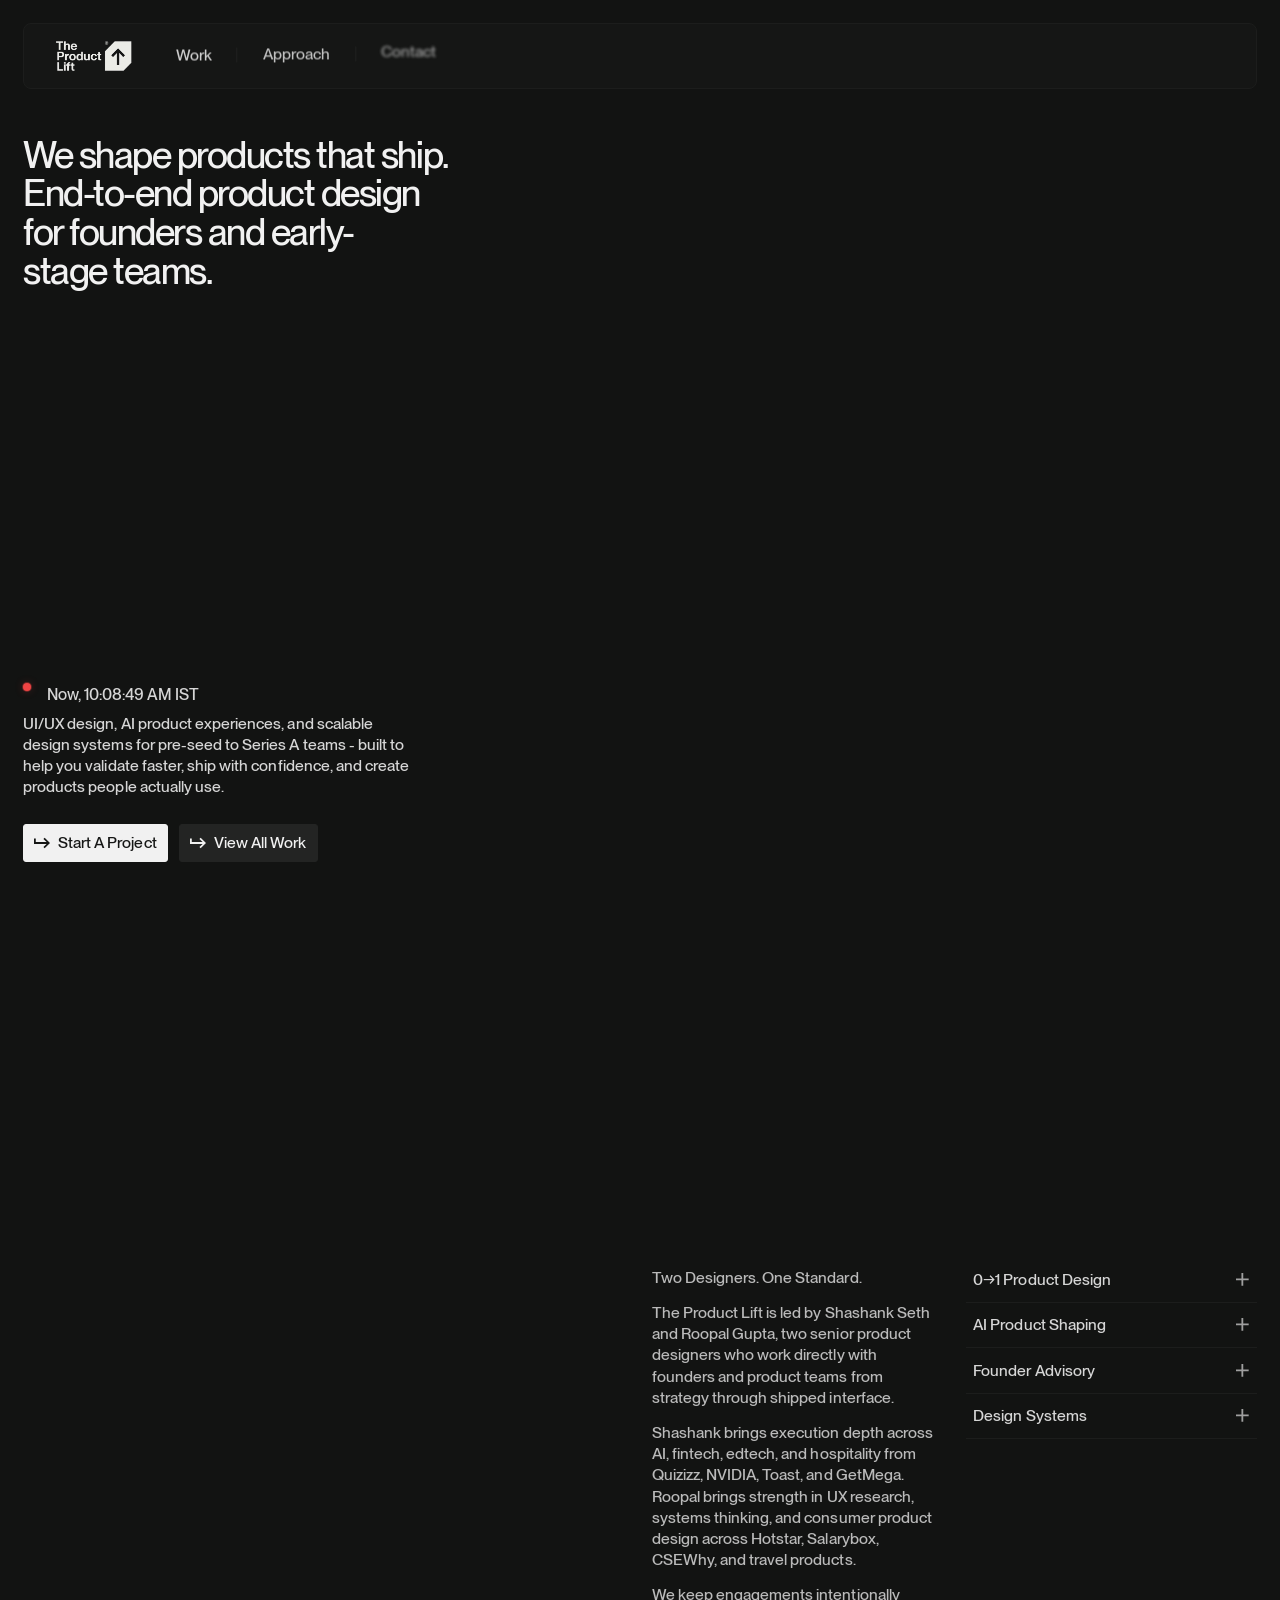
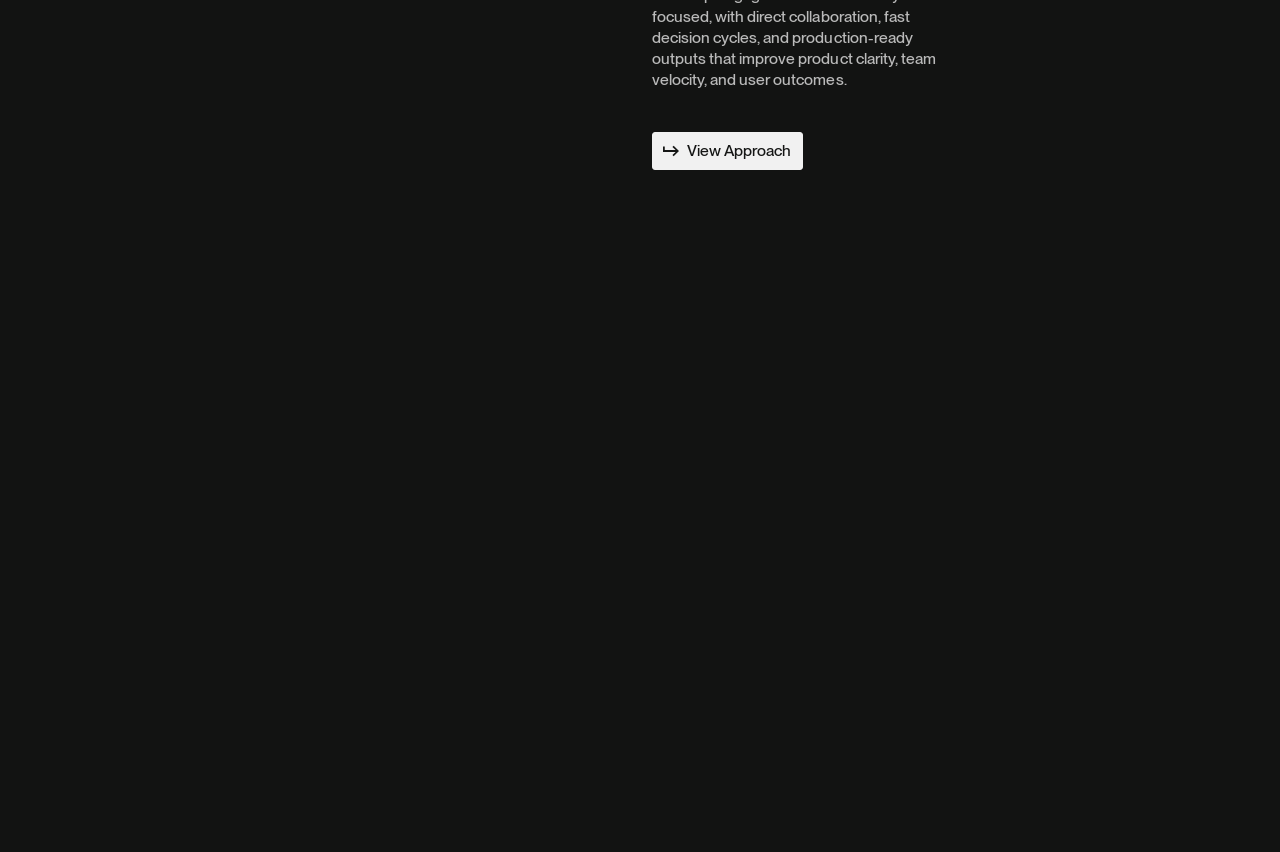
==== commit 713032cb: "Refine layout/content and remove daughter-page footers" ====
--- a/index.html
+++ b/index.html
@@ -128,14 +128,16 @@
   'use strict';
   
   const preloader = document.querySelector('.preloader_wrap');
-  const logo = document.querySelector('.preloader_logo_svg');
+  const logoMount = document.querySelector('.preloader_logo_wrap');
   const body = document.body;
+  if (!preloader || !logoMount) return;
+
+  // Swap legacy inline SVG for the latest logo asset in the loader.
+  logoMount.innerHTML = '<img class="preloader_logo_asset" src="images/logo-on-dark.png" alt="The Product Lift" style="width:min(220px,36vw);height:auto;display:block;">';
+  const logo = logoMount.querySelector('.preloader_logo_asset');
+  if (!logo) return;
 
   const originalBg = preloader.style.background;
-
-  logo.querySelectorAll('.u-svg').forEach(el => {
-    el.style.fill = 'var(--mono-palette--mono-800)';
-  });
 
   const logoFilled = logo.cloneNode(true);
   logoFilled.style.cssText = `
@@ -148,9 +150,6 @@
     pointer-events: none;
   `;
   logoFilled.setAttribute('aria-hidden', 'true');
-  logoFilled.querySelectorAll('.u-svg').forEach(el => {
-    el.style.fill = 'var(--mono-palette--mono-100)';
-  });
 
   const logoWrap = document.createElement('div');
   logoWrap.style.cssText = `
@@ -675,11 +674,11 @@
   function checkBusinessHours(timeParts) {
     const { hour, minute, weekday } = timeParts;
     if (weekday === 'Sun') return false;
-    // Saturday: 10:00–14:00
+    // Saturday: 10:00â14:00
     if (weekday === 'Sat') {
       return hour >= 10 && (hour < 14 || (hour === 14 && minute === 0));
     }
-    // Monday–Friday: 09:00–17:30
+    // MondayâFriday: 09:00â17:30
     return !(hour < 9 || hour > 17 || (hour === 17 && minute > 30));
   }
   
@@ -719,13 +718,24 @@
       });
       
       const isOnline = checkBusinessHours(timeParts);
-      const statusString = isOnline ? '(Online)' : '(Offline)';
-      
+      const statusLabel = isOnline ? 'Online' : 'Offline';
+
       statusElements.forEach(el => {
-        el.textContent = statusString;
-        el.style.color = isOnline
-          ? 'var(--_theme---heading)'
-          : 'var(--_theme---text-focus-tertiary)';
+        // Render a compact status dot with native hover tooltip.
+        el.textContent = '';
+        el.title = statusLabel;
+        el.setAttribute('aria-label', `Status: ${statusLabel}`);
+        el.style.display = 'inline-block';
+        el.style.width = '8px';
+        el.style.height = '8px';
+        el.style.borderRadius = '999px';
+        el.style.verticalAlign = 'middle';
+        el.style.marginRight = '8px';
+        el.style.cursor = 'help';
+        el.style.backgroundColor = isOnline ? '#22c55e' : '#ef4444';
+        el.style.boxShadow = isOnline
+          ? '0 0 0 1px rgba(34, 197, 94, 0.35), 0 0 8px rgba(34, 197, 94, 0.4)'
+          : '0 0 0 1px rgba(239, 68, 68, 0.35), 0 0 8px rgba(239, 68, 68, 0.25)';
       });
     }
     
@@ -817,7 +827,7 @@
         onEnterBack: batch => batch.forEach(animateReveal)
       });
 
-      // Reset only when fully scrolled off the top — matches original behaviour
+      // Reset only when fully scrolled off the top â matches original behaviour
       ScrollTrigger.batch(wrappers, {
         start: 'top bottom',
         end: 'bottom top',
@@ -991,7 +1001,7 @@
       const dist = Math.sqrt(dx * dx + dy * dy);
 
       if (dist < TRIGGER_RADIUS) {
-        // Normalise pull strength — full pull at centre, eases off at the radius edge
+        // Normalise pull strength â full pull at centre, eases off at the radius edge
         const strength = 1 - dist / TRIGGER_RADIUS;
 
         // Normalised -1 to +1 direction from centre
@@ -1011,7 +1021,7 @@
         });
 
       } else if (isActive) {
-        // Cursor left the radius — release
+        // Cursor left the radius â release
         isActive = false;
 
         gsap.to(logoWrap, {
@@ -1150,7 +1160,7 @@
   }
   
   // preloaderComplete fires as the slide-out begins, so nav
-  // animates in over the exiting preloader — feels more natural
+  // animates in over the exiting preloader â feels more natural
   window.addEventListener('preloaderComplete', animateNav);
 
   // Reset on back/forward cache restore so nav re-animates
@@ -1185,7 +1195,7 @@
       const dist = Math.sqrt(dx * dx + dy * dy);
 
       if (dist < TRIGGER_RADIUS) {
-        // Normalise pull strength — full pull at centre, eases off at the radius edge
+        // Normalise pull strength â full pull at centre, eases off at the radius edge
         const strength = 1 - dist / TRIGGER_RADIUS;
 
         // Normalised -1 to +1 direction from centre
@@ -1205,7 +1215,7 @@
         });
 
       } else if (isActive) {
-        // Cursor left the radius — release
+        // Cursor left the radius â release
         isActive = false;
 
         gsap.to(logoWrap, {
@@ -1344,7 +1354,7 @@
   }
   
   // preloaderComplete fires as the slide-out begins, so nav
-  // animates in over the exiting preloader — feels more natural
+  // animates in over the exiting preloader â feels more natural
   window.addEventListener('preloaderComplete', animateNav);
 
   // Reset on back/forward cache restore so nav re-animates
@@ -1573,7 +1583,7 @@
 	}
 	createModals();
 });
-</script></div></dialog><section data-wf--section--variant="inherit" class="u-section u-min-height-screen" data-animate-on-load="true" style=""><div data-wf--spacer--variant="large" class="u-section-spacer w-variant-8cc18b30-4618-8767-0111-f6abfe45aaa3 u-ignore-trim"></div><div class="u-container u-gap-4 u-flex-grow"><div data-wf--grid--variant="autofit" style="" class="u-grid-wrapper u-flex-grow u-gap-row-6" data-number="34"><div role="none" data-large-columns="2" data-medium-columns="1" data-small-columns="0" data-xsmall-columns="0" class="u-grid w-variant-d58244bf-290f-ebb3-3aa0-352d6fa8e84f"><div data-wf--content-wrapper--variant="left" class="u-display-contents"><div class="u-content-wrapper u-height-full u-flex-vertical-wrap u-justify-content-between u-all-unset-medium"><div data-number="18" data-wf--typography-heading--variant="h1" class="u-text w-variant-792802b6-ccdb-f982-5023-5fa970cf03d0 w-richtext u-margin-bottom-6 u-heading-accent u-text-wrap-pretty"><h1>We shape products that ship.<br>End-to-end product design for founders and early-stage teams.</h1></div><div data-wf--content-wrapper--variant="left" class="u-display-contents"><div class="u-content-wrapper  "><div class="footer-clock_wrap u-margin-bottom-2"><span data-dynamic-status="" style="color: var(--_theme---text-focus-tertiary);">(Offline)</span><span data-dynamic-time="">Now, 8:59:19 PM IST</span></div><div data-number="39" data-wf--typography-paragraph--variant="inherit" class="u-text u-rich-text w-richtext u-margin-bottom-5 u-text-color-primary"><p>UI/UX design, AI product experiences, and scalable design systems for pre-seed to Series A teams - built to help you validate faster, ship with confidence, and create products people actually use.</p></div><div class="u-button-wrapper" style=""><div class="u-display-contents"><div data-wf--button-main--variant="primary" data-modal-trigger="contact" class="button_main_wrap u-text-transform-capitalize" data-button=" " data-trigger="hover focus"><div class="clickable_wrap u-cover-absolute"><a target="" href="/contact" class="clickable_link w-inline-block"><span class="clickable_text u-sr-only">Start a Project</span></a><button type="button" class="clickable_btn"><span class="clickable_text u-sr-only">Start a Project</span></button></div><div class="button_main_element"><div class="button_main_icon u-hide-if-empty"><svg xmlns="http://www.w3.org/2000/svg" width="100%" viewBox="0 0 15 10" fill="currentColor" class="u-svg"><path d="M10 10L15 5L10 0L8.83333 1.16667L11.8333 4.16667H1.66667V0.833333H0V5.83333H11.8333L8.83333 8.83333L10 10Z" class="u-path"></path></svg></div><div class="button_main_decoration u-hide-if-empty"></div><div aria-hidden="true" class="button_main_text u-text-style-main u-text-transform-capitalize">Start a Project</div><div class="button_main_line"></div></div><div class="u-embed-js w-embed w-script"><script src="js/gsap.min_1.js"></script>
+</script></div></dialog><section data-wf--section--variant="inherit" class="u-section u-min-height-screen" data-animate-on-load="true" style=""><div data-wf--spacer--variant="large" class="u-section-spacer w-variant-8cc18b30-4618-8767-0111-f6abfe45aaa3 u-ignore-trim"></div><div class="u-container u-gap-4 u-flex-grow"><div data-wf--grid--variant="autofit" style="" class="u-grid-wrapper u-flex-grow u-gap-row-6" data-number="34"><div role="none" data-large-columns="2" data-medium-columns="1" data-small-columns="0" data-xsmall-columns="0" class="u-grid w-variant-d58244bf-290f-ebb3-3aa0-352d6fa8e84f"><div data-wf--content-wrapper--variant="left" class="u-display-contents"><div class="u-content-wrapper u-height-full u-flex-vertical-wrap u-justify-content-between u-all-unset-medium"><div data-number="18" data-wf--typography-heading--variant="h1" class="u-text w-variant-792802b6-ccdb-f982-5023-5fa970cf03d0 w-richtext u-margin-bottom-6 u-heading-accent u-text-wrap-pretty"><h1>We shape products that ship.<br>End-to-end product design for founders and early-stage teams.</h1></div><div data-wf--content-wrapper--variant="left" class="u-display-contents"><div class="u-content-wrapper  "><div class="footer-clock_wrap u-margin-bottom-2"><span data-dynamic-status="" title="Offline" aria-label="Status: Offline" style="display:inline-block;width:8px;height:8px;border-radius:999px;vertical-align:middle;transform:translateY(-1px);margin-right:8px;background-color:#ef4444;cursor:help;">&#9679;</span><span data-dynamic-time="">Now, 8:59:19 PM IST</span></div><div data-number="39" data-wf--typography-paragraph--variant="inherit" class="u-text u-rich-text w-richtext u-margin-bottom-5 u-text-color-primary"><p>UI/UX design, AI product experiences, and scalable design systems for pre-seed to Series A teams - built to help you validate faster, ship with confidence, and create products people actually use.</p></div><div class="u-button-wrapper" style=""><div class="u-display-contents"><div data-wf--button-main--variant="primary" data-modal-trigger="contact" class="button_main_wrap u-text-transform-capitalize" data-button=" " data-trigger="hover focus"><div class="clickable_wrap u-cover-absolute"><a target="" href="/contact" class="clickable_link w-inline-block"><span class="clickable_text u-sr-only">Start a Project</span></a><button type="button" class="clickable_btn"><span class="clickable_text u-sr-only">Start a Project</span></button></div><div class="button_main_element"><div class="button_main_icon u-hide-if-empty"><svg xmlns="http://www.w3.org/2000/svg" width="100%" viewBox="0 0 15 10" fill="currentColor" class="u-svg"><path d="M10 10L15 5L10 0L8.83333 1.16667L11.8333 4.16667H1.66667V0.833333H0V5.83333H11.8333L8.83333 8.83333L10 10Z" class="u-path"></path></svg></div><div class="button_main_decoration u-hide-if-empty"></div><div aria-hidden="true" class="button_main_text u-text-style-main u-text-transform-capitalize">Start a Project</div><div class="button_main_line"></div></div><div class="u-embed-js w-embed w-script"><script src="js/gsap.min_1.js"></script>
 
 <script>
   document.addEventListener("DOMContentLoaded", () => {
@@ -1779,7 +1789,7 @@
         });
         const words = split.words;
 
-        // Hide individual word spans from screen readers — parent text remains accessible
+        // Hide individual word spans from screen readers â parent text remains accessible
         words.forEach(word => word.setAttribute('aria-hidden', 'true'));
         
         gsap.set(words, { willChange: 'transform, opacity, filter' });
@@ -2020,7 +2030,7 @@
 
 /* Lumos Breakpoints */
 
-/* Medium: 2 rows × 4 logos = 8 total */
+/* Medium: 2 rows Ã 4 logos = 8 total */
 @container (width < 60em) {
   .logo-wall_grid {
     grid-template-columns: repeat(4, 1fr);
@@ -2035,7 +2045,7 @@
   }
 }
 
-/* Small: 2 rows × 3 logos = 6 total */
+/* Small: 2 rows Ã 3 logos = 6 total */
 @container (width < 35em) {
   .logo-wall_grid {
     grid-template-columns: repeat(3, 1fr);
@@ -2046,14 +2056,14 @@
   }
 }
 
-/* XSmall: 3 rows × 2 logos = 6 total */
+/* XSmall: 3 rows Ã 2 logos = 6 total */
 @container (width < 25em) {
   .logo-wall_grid {
     grid-template-columns: repeat(2, 1fr);
   }
 }
 
-/* Large (default): 1 row × 6 logos */
+/* Large (default): 1 row Ã 6 logos */
 .logo-wall_grid > .logo-wall_item:nth-child(n+7) {
   display: none;
 }
@@ -2253,7 +2263,7 @@
     initLogoWall();
   }
 })();
-</script></div></div></div><div data-wf--spacer--variant="small" class="u-section-spacer w-variant-d422cbd0-f212-c815-68df-63414354c21d u-ignore-trim"></div><div class="u-background-slot"></div></section></main><footer class="footer-basic_wrap u-section"><div data-wf--spacer--variant="none" class="u-section-spacer u-ignore-trim"></div><h2 class="footer_title u-sr-only">Footer</h2><div class="footer-basic_bottom_wrap"><div class="footer-basic_bottom_contain u-container"><div class="footer-basic_bottom_element"><div class="footer-basic_bottom_layout"><div class="footer-basic_content_wrap"><div class="footer-basic_content_data"><div class="footer_bottom_text u-text-style-small u-text-color-secondary"><span>© </span><span data-dynamic-year=" ">2026</span><span>  The Product Lift. All Rights Reserved.</span></div><div data-trigger="group" role="list" class="footer_bottom_list"><div data-trigger="hover-other focus-other" role="listitem" class="footer_bottom_item"><a href="/privacy-policy" class="footer_bottom_link_wrap w-inline-block"><div class="footer_bottom_link_text u-text-style-small">Privacy Policy</div></a></div><div data-trigger="hover-other focus-other" role="listitem" class="footer_bottom_item"><a href="/terms-conditions" class="footer_bottom_link_wrap w-inline-block"><div class="footer_bottom_link_text u-text-style-small">Terms & Conditions</div></a></div><div data-trigger="hover-other focus-other" role="listitem" class="footer_bottom_item"><a href="/confidential" class="footer_bottom_link_wrap w-inline-block"><div class="footer_bottom_link_text u-text-style-small">Site Map</div></a></div></div></div><div class="footer-basic_content_contain"><div data-wf--grid--variant="default" style="" class="u-grid-wrapper" data-number="12"><div role="none" data-large-columns="2" data-medium-columns="0" data-small-columns="1" data-xsmall-columns="0" class="u-grid"><div data-wf--grid--variant="default" style="" class="u-grid-wrapper u-gap-0" data-number="12"><div role="none" data-large-columns="1" data-medium-columns="1" data-small-columns="0" data-xsmall-columns="0" class="u-grid"><div class="footer-clock_wrap u-margin-bottom-3"><span data-dynamic-status="" style="color: var(--_theme---text-focus-tertiary);">(Offline)</span><span data-dynamic-time="">Now, 8:59:19 PM IST</span></div><div data-wf--content-wrapper--variant="left" class="u-display-contents"><div class="u-content-wrapper  "><div data-number="40" data-wf--typography-paragraph--variant="text-small" class="u-text w-variant-4099173f-f581-635c-a5fe-cf4a89c62029 u-rich-text w-richtext u-margin-bottom-2 u-text-color-tertiary"><p>Mon to Fri, 9AM - 5:30PM</p></div><div data-number="40" data-wf--typography-paragraph--variant="text-small" class="u-text w-variant-4099173f-f581-635c-a5fe-cf4a89c62029 u-rich-text w-richtext u-margin-bottom-2 u-text-color-tertiary"><p>Sat, 10AM - 2PM</p></div><div data-number="40" data-wf--typography-paragraph--variant="text-small" class="u-text w-variant-4099173f-f581-635c-a5fe-cf4a89c62029 u-rich-text w-richtext u-margin-bottom-2 u-text-color-tertiary"><p>Sundays & Bank Holidays, Closed</p></div></div></div></div></div><div data-wf--content-wrapper--variant="left" class="u-display-contents"><div class="u-content-wrapper u-alignment-start"><div data-wf--content-wrapper--variant="right" class="u-display-contents"><div class="u-content-wrapper w-variant-405b6754-709a-81de-bf32-f0102c0c7aa2 u-all-unset-small"><div data-number="-1" data-wf--typography-paragraph--variant="text-small" class="u-text w-variant-4099173f-f581-635c-a5fe-cf4a89c62029 u-rich-text w-richtext u-margin-bottom-2 u-text-color-tertiary"><p>Based in Gurugram, India</p></div><div class="u-button-wrapper u-margin-top-3" style=""><div class="u-display-contents"><div data-wf--button-main--variant="link" class="button_main_wrap w-variant-625d5df4-ad91-f7dc-9e2f-2e69f3fd7400 u-text-style-small u-text-color-primary" data-button=" " data-trigger="hover focus"><div class="clickable_wrap u-cover-absolute"><a target="_blank" href="https://www.google.com/maps/place/Gurugram/@28.4595,77.0266,13z" class="clickable_link w-inline-block"><span class="clickable_text u-sr-only">28.4595 N, 77.0266 E</span></a><button type="button" class="clickable_btn"><span class="clickable_text u-sr-only">28.4595 N, 77.0266 E</span></button></div><div class="button_main_element w-variant-625d5df4-ad91-f7dc-9e2f-2e69f3fd7400"><div class="button_main_icon w-variant-625d5df4-ad91-f7dc-9e2f-2e69f3fd7400 u-hide-if-empty"></div><div class="button_main_decoration u-hide-if-empty"></div><div aria-hidden="true" class="button_main_text u-text-style-main u-text-style-small u-text-color-primary">28.4595 N, 77.0266 E</div><div class="button_main_line w-variant-625d5df4-ad91-f7dc-9e2f-2e69f3fd7400"></div></div><div class="u-embed-js w-embed w-script"><script src="js/gsap.min_1.js"></script>
+</script></div></div></div><div data-wf--spacer--variant="small" class="u-section-spacer w-variant-d422cbd0-f212-c815-68df-63414354c21d u-ignore-trim"></div><div class="u-background-slot"></div></section></main><footer class="footer-basic_wrap u-section"><div data-wf--spacer--variant="none" class="u-section-spacer u-ignore-trim"></div><h2 class="footer_title u-sr-only">Footer</h2><div class="footer-basic_bottom_wrap"><div class="footer-basic_bottom_contain u-container"><div class="footer-basic_bottom_element"><div class="footer-basic_bottom_layout"><div class="footer-basic_content_wrap"><div class="footer-basic_content_data"><div class="footer_bottom_text u-text-style-small u-text-color-secondary"><span>Â© </span><span data-dynamic-year=" ">2026</span><span>Â Â The Product Lift. All Rights Reserved.</span></div><div data-trigger="group" role="list" class="footer_bottom_list"><div data-trigger="hover-other focus-other" role="listitem" class="footer_bottom_item"><a href="/privacy-policy" class="footer_bottom_link_wrap w-inline-block"><div class="footer_bottom_link_text u-text-style-small">Privacy Policy</div></a></div><div data-trigger="hover-other focus-other" role="listitem" class="footer_bottom_item"><a href="/terms-conditions" class="footer_bottom_link_wrap w-inline-block"><div class="footer_bottom_link_text u-text-style-small">Terms & Conditions</div></a></div><div data-trigger="hover-other focus-other" role="listitem" class="footer_bottom_item"><a href="/confidential" class="footer_bottom_link_wrap w-inline-block"><div class="footer_bottom_link_text u-text-style-small">Site Map</div></a></div></div></div><div class="footer-basic_content_contain"><div data-wf--grid--variant="default" style="" class="u-grid-wrapper" data-number="12"><div role="none" data-large-columns="2" data-medium-columns="0" data-small-columns="1" data-xsmall-columns="0" class="u-grid"><div data-wf--grid--variant="default" style="" class="u-grid-wrapper u-gap-0" data-number="12"><div role="none" data-large-columns="1" data-medium-columns="1" data-small-columns="0" data-xsmall-columns="0" class="u-grid"><div class="footer-clock_wrap u-margin-bottom-3"><span data-dynamic-status="" title="Offline" aria-label="Status: Offline" style="display:inline-block;width:8px;height:8px;border-radius:999px;vertical-align:middle;transform:translateY(-1px);margin-right:8px;background-color:#ef4444;cursor:help;">&#9679;</span><span data-dynamic-time="">Now, 8:59:19 PM IST</span></div><div data-wf--content-wrapper--variant="left" class="u-display-contents"><div class="u-content-wrapper  "><div data-number="40" data-wf--typography-paragraph--variant="text-small" class="u-text w-variant-4099173f-f581-635c-a5fe-cf4a89c62029 u-rich-text w-richtext u-margin-bottom-2 u-text-color-tertiary"><p>Mon to Fri, 9AM - 5:30PM</p></div><div data-number="40" data-wf--typography-paragraph--variant="text-small" class="u-text w-variant-4099173f-f581-635c-a5fe-cf4a89c62029 u-rich-text w-richtext u-margin-bottom-2 u-text-color-tertiary"><p>Sat, 10AM - 2PM</p></div><div data-number="40" data-wf--typography-paragraph--variant="text-small" class="u-text w-variant-4099173f-f581-635c-a5fe-cf4a89c62029 u-rich-text w-richtext u-margin-bottom-2 u-text-color-tertiary"><p>Sundays & Bank Holidays, Closed</p></div></div></div></div></div><div data-wf--content-wrapper--variant="left" class="u-display-contents"><div class="u-content-wrapper u-alignment-start"><div data-wf--content-wrapper--variant="right" class="u-display-contents"><div class="u-content-wrapper w-variant-405b6754-709a-81de-bf32-f0102c0c7aa2 u-all-unset-small"><div data-number="-1" data-wf--typography-paragraph--variant="text-small" class="u-text w-variant-4099173f-f581-635c-a5fe-cf4a89c62029 u-rich-text w-richtext u-margin-bottom-2 u-text-color-tertiary"><p>Based in Gurugram, India</p></div><div class="u-button-wrapper u-margin-top-3" style=""><div class="u-display-contents"><div data-wf--button-main--variant="link" class="button_main_wrap w-variant-625d5df4-ad91-f7dc-9e2f-2e69f3fd7400 u-text-style-small u-text-color-primary" data-button=" " data-trigger="hover focus"><div class="clickable_wrap u-cover-absolute"><a target="_blank" href="https://www.google.com/maps/place/Gurugram/@28.4595,77.0266,13z" class="clickable_link w-inline-block"><span class="clickable_text u-sr-only">28.4595 N, 77.0266 E</span></a><button type="button" class="clickable_btn"><span class="clickable_text u-sr-only">28.4595 N, 77.0266 E</span></button></div><div class="button_main_element w-variant-625d5df4-ad91-f7dc-9e2f-2e69f3fd7400"><div class="button_main_icon w-variant-625d5df4-ad91-f7dc-9e2f-2e69f3fd7400 u-hide-if-empty"></div><div class="button_main_decoration u-hide-if-empty"></div><div aria-hidden="true" class="button_main_text u-text-style-main u-text-style-small u-text-color-primary">28.4595 N, 77.0266 E</div><div class="button_main_line w-variant-625d5df4-ad91-f7dc-9e2f-2e69f3fd7400"></div></div><div class="u-embed-js w-embed w-script"><script src="js/gsap.min_1.js"></script>
 
 <script>
   document.addEventListener("DOMContentLoaded", () => {
--- a/css/hg-des.webflow.shared.d7e7f0685.min.css
+++ b/css/hg-des.webflow.shared.d7e7f0685.min.css
@@ -1 +1,16 @@
-html{-webkit-text-size-adjust:100%;-ms-text-size-adjust:100%;font-family:sans-serif}body{margin:0}article,aside,details,figcaption,figure,footer,header,hgroup,main,menu,nav,section,summary{display:block}audio,canvas,progress,video{vertical-align:baseline;display:inline-block}audio:not([controls]){height:0;display:none}[hidden],template{display:none}a{background-color:#0000}a:active,a:hover{outline:0}abbr[title]{border-bottom:1px dotted}b,strong{font-weight:700}dfn{font-style:italic}h1{margin:.67em 0;font-size:2em}mark{color:#000;background:#ff0}small{font-size:80%}sub,sup{vertical-align:baseline;font-size:75%;line-height:0;position:relative}sup{top:-.5em}sub{bottom:-.25em}img{border:0}svg:not(:root){overflow:hidden}hr{box-sizing:content-box;height:0}pre{overflow:auto}code,kbd,pre,samp{font-family:monospace;font-size:1em}button,input,optgroup,select,textarea{color:inherit;font:inherit;margin:0}button{overflow:visible}button,select{text-transform:none}button,html input[type=button],input[type=reset]{-webkit-appearance:button;cursor:pointer}button[disabled],html input[disabled]{cursor:default}button::-moz-focus-inner,input::-moz-focus-inner{border:0;padding:0}input{line-height:normal}input[type=checkbox],input[type=radio]{box-sizing:border-box;padding:0}input[type=number]::-webkit-inner-spin-button,input[type=number]::-webkit-outer-spin-button{height:auto}input[type=search]{-webkit-appearance:none}input[type=search]::-webkit-search-cancel-button,input[type=search]::-webkit-search-decoration{-webkit-appearance:none}legend{border:0;padding:0}textarea{overflow:auto}optgroup{font-weight:700}table{border-collapse:collapse;border-spacing:0}td,th{padding:0}@font-face{font-family:webflow-icons;src:url([data-uri])format("truetype");font-weight:400;font-style:normal}[class^=w-icon-],[class*=\ w-icon-]{speak:none;font-variant:normal;text-transform:none;-webkit-font-smoothing:antialiased;-moz-osx-font-smoothing:grayscale;font-style:normal;font-weight:400;line-height:1;font-family:webflow-icons!important}.w-icon-slider-right:before{content:""}.w-icon-slider-left:before{content:""}.w-icon-nav-menu:before{content:""}.w-icon-arrow-down:before,.w-icon-dropdown-toggle:before{content:""}.w-icon-file-upload-remove:before{content:""}.w-icon-file-upload-icon:before{content:""}*{box-sizing:border-box}html{height:100%}body{color:#333;background-color:#fff;min-height:100%;margin:0;font-family:Arial,sans-serif;font-size:14px;line-height:20px}img{vertical-align:middle;max-width:100%;display:inline-block}html.w-mod-touch *{background-attachment:scroll!important}.w-block{display:block}.w-inline-block{max-width:100%;display:inline-block}.w-clearfix:before,.w-clearfix:after{content:" ";grid-area:1/1/2/2;display:table}.w-clearfix:after{clear:both}.w-hidden{display:none}.w-button{color:#fff;line-height:inherit;cursor:pointer;background-color:#3898ec;border:0;border-radius:0;padding:9px 15px;text-decoration:none;display:inline-block}input.w-button{-webkit-appearance:button}html[data-w-dynpage] [data-w-cloak]{color:#0000!important}.w-code-block{margin:unset}pre.w-code-block code{all:inherit}.w-optimization{display:contents}.w-webflow-badge,.w-webflow-badge>img{box-sizing:unset;width:unset;height:unset;max-height:unset;max-width:unset;min-height:unset;min-width:unset;margin:unset;padding:unset;float:unset;clear:unset;border:unset;border-radius:unset;background:unset;background-image:unset;background-position:unset;background-size:unset;background-repeat:unset;background-origin:unset;background-clip:unset;background-attachment:unset;background-color:unset;box-shadow:unset;transform:unset;direction:unset;font-family:unset;font-weight:unset;color:unset;font-size:unset;line-height:unset;font-style:unset;font-variant:unset;text-align:unset;letter-spacing:unset;-webkit-text-decoration:unset;text-decoration:unset;text-indent:unset;text-transform:unset;list-style-type:unset;text-shadow:unset;vertical-align:unset;cursor:unset;white-space:unset;word-break:unset;word-spacing:unset;word-wrap:unset;transition:unset}.w-webflow-badge{white-space:nowrap;cursor:pointer;box-shadow:0 0 0 1px #0000001a,0 1px 3px #0000001a;visibility:visible!important;opacity:1!important;z-index:2147483647!important;color:#aaadb0!important;overflow:unset!important;background-color:#fff!important;border-radius:3px!important;width:auto!important;height:auto!important;margin:0!important;padding:6px!important;font-size:12px!important;line-height:14px!important;text-decoration:none!important;display:inline-block!important;position:fixed!important;inset:auto 12px 12px auto!important;transform:none!important}.w-webflow-badge>img{position:unset;visibility:unset!important;opacity:1!important;vertical-align:middle!important;display:inline-block!important}h1,h2,h3,h4,h5,h6{margin-bottom:10px;font-weight:700}h1{margin-top:20px;font-size:38px;line-height:44px}h2{margin-top:20px;font-size:32px;line-height:36px}h3{margin-top:20px;font-size:24px;line-height:30px}h4{margin-top:10px;font-size:18px;line-height:24px}h5{margin-top:10px;font-size:14px;line-height:20px}h6{margin-top:10px;font-size:12px;line-height:18px}p{margin-top:0;margin-bottom:10px}blockquote{border-left:5px solid #e2e2e2;margin:0 0 10px;padding:10px 20px;font-size:18px;line-height:22px}figure{margin:0 0 10px}figcaption{text-align:center;margin-top:5px}ul,ol{margin-top:0;margin-bottom:10px;padding-left:40px}.w-list-unstyled{padding-left:0;list-style:none}.w-embed:before,.w-embed:after{content:" ";grid-area:1/1/2/2;display:table}.w-embed:after{clear:both}.w-video{width:100%;padding:0;position:relative}.w-video iframe,.w-video object,.w-video embed{border:none;width:100%;height:100%;position:absolute;top:0;left:0}fieldset{border:0;margin:0;padding:0}button,[type=button],[type=reset]{cursor:pointer;-webkit-appearance:button;border:0}.w-form{margin:0 0 15px}.w-form-done{text-align:center;background-color:#ddd;padding:20px;display:none}.w-form-fail{background-color:#ffdede;margin-top:10px;padding:10px;display:none}label{margin-bottom:5px;font-weight:700;display:block}.w-input,.w-select{color:#333;vertical-align:middle;background-color:#fff;border:1px solid #ccc;width:100%;height:38px;margin-bottom:10px;padding:8px 12px;font-size:14px;line-height:1.42857;display:block}.w-input::placeholder,.w-select::placeholder{color:#999}.w-input:focus,.w-select:focus{border-color:#3898ec;outline:0}.w-input[disabled],.w-select[disabled],.w-input[readonly],.w-select[readonly],fieldset[disabled] .w-input,fieldset[disabled] .w-select{cursor:not-allowed}.w-input[disabled]:not(.w-input-disabled),.w-select[disabled]:not(.w-input-disabled),.w-input[readonly],.w-select[readonly],fieldset[disabled]:not(.w-input-disabled) .w-input,fieldset[disabled]:not(.w-input-disabled) .w-select{background-color:#eee}textarea.w-input,textarea.w-select{height:auto}.w-select{background-color:#f3f3f3}.w-select[multiple]{height:auto}.w-form-label{cursor:pointer;margin-bottom:0;font-weight:400;display:inline-block}.w-radio{margin-bottom:5px;padding-left:20px;display:block}.w-radio:before,.w-radio:after{content:" ";grid-area:1/1/2/2;display:table}.w-radio:after{clear:both}.w-radio-input{float:left;margin:3px 0 0 -20px;line-height:normal}.w-file-upload{margin-bottom:10px;display:block}.w-file-upload-input{opacity:0;z-index:-100;width:.1px;height:.1px;position:absolute;overflow:hidden}.w-file-upload-default,.w-file-upload-uploading,.w-file-upload-success{color:#333;display:inline-block}.w-file-upload-error{margin-top:10px;display:block}.w-file-upload-default.w-hidden,.w-file-upload-uploading.w-hidden,.w-file-upload-error.w-hidden,.w-file-upload-success.w-hidden{display:none}.w-file-upload-uploading-btn{cursor:pointer;background-color:#fafafa;border:1px solid #ccc;margin:0;padding:8px 12px;font-size:14px;font-weight:400;display:flex}.w-file-upload-file{background-color:#fafafa;border:1px solid #ccc;flex-grow:1;justify-content:space-between;margin:0;padding:8px 9px 8px 11px;display:flex}.w-file-upload-file-name{font-size:14px;font-weight:400;display:block}.w-file-remove-link{cursor:pointer;width:auto;height:auto;margin-top:3px;margin-left:10px;padding:3px;display:block}.w-icon-file-upload-remove{margin:auto;font-size:10px}.w-file-upload-error-msg{color:#ea384c;padding:2px 0;display:inline-block}.w-file-upload-info{padding:0 12px;line-height:38px;display:inline-block}.w-file-upload-label{cursor:pointer;background-color:#fafafa;border:1px solid #ccc;margin:0;padding:8px 12px;font-size:14px;font-weight:400;display:inline-block}.w-icon-file-upload-icon,.w-icon-file-upload-uploading{width:20px;margin-right:8px;display:inline-block}.w-icon-file-upload-uploading{height:20px}.w-container{max-width:940px;margin-left:auto;margin-right:auto}.w-container:before,.w-container:after{content:" ";grid-area:1/1/2/2;display:table}.w-container:after{clear:both}.w-container .w-row{margin-left:-10px;margin-right:-10px}.w-row:before,.w-row:after{content:" ";grid-area:1/1/2/2;display:table}.w-row:after{clear:both}.w-row .w-row{margin-left:0;margin-right:0}.w-col{float:left;width:100%;min-height:1px;padding-left:10px;padding-right:10px;position:relative}.w-col .w-col{padding-left:0;padding-right:0}.w-col-1{width:8.33333%}.w-col-2{width:16.6667%}.w-col-3{width:25%}.w-col-4{width:33.3333%}.w-col-5{width:41.6667%}.w-col-6{width:50%}.w-col-7{width:58.3333%}.w-col-8{width:66.6667%}.w-col-9{width:75%}.w-col-10{width:83.3333%}.w-col-11{width:91.6667%}.w-col-12{width:100%}.w-hidden-main{display:none!important}@media screen and (max-width:991px){.w-container{max-width:728px}.w-hidden-main{display:inherit!important}.w-hidden-medium{display:none!important}.w-col-medium-1{width:8.33333%}.w-col-medium-2{width:16.6667%}.w-col-medium-3{width:25%}.w-col-medium-4{width:33.3333%}.w-col-medium-5{width:41.6667%}.w-col-medium-6{width:50%}.w-col-medium-7{width:58.3333%}.w-col-medium-8{width:66.6667%}.w-col-medium-9{width:75%}.w-col-medium-10{width:83.3333%}.w-col-medium-11{width:91.6667%}.w-col-medium-12{width:100%}.w-col-stack{width:100%;left:auto;right:auto}}@media screen and (max-width:767px){.w-hidden-main,.w-hidden-medium{display:inherit!important}.w-hidden-small{display:none!important}.w-row,.w-container .w-row{margin-left:0;margin-right:0}.w-col{width:100%;left:auto;right:auto}.w-col-small-1{width:8.33333%}.w-col-small-2{width:16.6667%}.w-col-small-3{width:25%}.w-col-small-4{width:33.3333%}.w-col-small-5{width:41.6667%}.w-col-small-6{width:50%}.w-col-small-7{width:58.3333%}.w-col-small-8{width:66.6667%}.w-col-small-9{width:75%}.w-col-small-10{width:83.3333%}.w-col-small-11{width:91.6667%}.w-col-small-12{width:100%}}@media screen and (max-width:479px){.w-container{max-width:none}.w-hidden-main,.w-hidden-medium,.w-hidden-small{display:inherit!important}.w-hidden-tiny{display:none!important}.w-col{width:100%}.w-col-tiny-1{width:8.33333%}.w-col-tiny-2{width:16.6667%}.w-col-tiny-3{width:25%}.w-col-tiny-4{width:33.3333%}.w-col-tiny-5{width:41.6667%}.w-col-tiny-6{width:50%}.w-col-tiny-7{width:58.3333%}.w-col-tiny-8{width:66.6667%}.w-col-tiny-9{width:75%}.w-col-tiny-10{width:83.3333%}.w-col-tiny-11{width:91.6667%}.w-col-tiny-12{width:100%}}.w-widget{position:relative}.w-widget-map{width:100%;height:400px}.w-widget-map label{width:auto;display:inline}.w-widget-map img{max-width:inherit}.w-widget-map .gm-style-iw{text-align:center}.w-widget-map .gm-style-iw>button{display:none!important}.w-widget-twitter{overflow:hidden}.w-widget-twitter-count-shim{vertical-align:top;text-align:center;background:#fff;border:1px solid #758696;border-radius:3px;width:28px;height:20px;display:inline-block;position:relative}.w-widget-twitter-count-shim *{pointer-events:none;-webkit-user-select:none;user-select:none}.w-widget-twitter-count-shim .w-widget-twitter-count-inner{text-align:center;color:#999;font-family:serif;font-size:15px;line-height:12px;position:relative}.w-widget-twitter-count-shim .w-widget-twitter-count-clear{display:block;position:relative}.w-widget-twitter-count-shim.w--large{width:36px;height:28px}.w-widget-twitter-count-shim.w--large .w-widget-twitter-count-inner{font-size:18px;line-height:18px}.w-widget-twitter-count-shim:not(.w--vertical){margin-left:5px;margin-right:8px}.w-widget-twitter-count-shim:not(.w--vertical).w--large{margin-left:6px}.w-widget-twitter-count-shim:not(.w--vertical):before,.w-widget-twitter-count-shim:not(.w--vertical):after{content:" ";pointer-events:none;border:solid #0000;width:0;height:0;position:absolute;top:50%;left:0}.w-widget-twitter-count-shim:not(.w--vertical):before{border-width:4px;border-color:#75869600 #5d6c7b #75869600 #75869600;margin-top:-4px;margin-left:-9px}.w-widget-twitter-count-shim:not(.w--vertical).w--large:before{border-width:5px;margin-top:-5px;margin-left:-10px}.w-widget-twitter-count-shim:not(.w--vertical):after{border-width:4px;border-color:#fff0 #fff #fff0 #fff0;margin-top:-4px;margin-left:-8px}.w-widget-twitter-count-shim:not(.w--vertical).w--large:after{border-width:5px;margin-top:-5px;margin-left:-9px}.w-widget-twitter-count-shim.w--vertical{width:61px;height:33px;margin-bottom:8px}.w-widget-twitter-count-shim.w--vertical:before,.w-widget-twitter-count-shim.w--vertical:after{content:" ";pointer-events:none;border:solid #0000;width:0;height:0;position:absolute;top:100%;left:50%}.w-widget-twitter-count-shim.w--vertical:before{border-width:5px;border-color:#5d6c7b #75869600 #75869600;margin-left:-5px}.w-widget-twitter-count-shim.w--vertical:after{border-width:4px;border-color:#fff #fff0 #fff0;margin-left:-4px}.w-widget-twitter-count-shim.w--vertical .w-widget-twitter-count-inner{font-size:18px;line-height:22px}.w-widget-twitter-count-shim.w--vertical.w--large{width:76px}.w-background-video{color:#fff;height:500px;position:relative;overflow:hidden}.w-background-video>video{object-fit:cover;z-index:-100;background-position:50%;background-size:cover;width:100%;height:100%;margin:auto;position:absolute;inset:-100%}.w-background-video>video::-webkit-media-controls-start-playback-button{-webkit-appearance:none;display:none!important}.w-background-video--control{background-color:#0000;padding:0;position:absolute;bottom:1em;right:1em}.w-background-video--control>[hidden]{display:none!important}.w-slider{text-align:center;clear:both;-webkit-tap-highlight-color:#0000;tap-highlight-color:#0000;background:#ddd;height:300px;position:relative}.w-slider-mask{z-index:1;white-space:nowrap;height:100%;display:block;position:relative;left:0;right:0;overflow:hidden}.w-slide{vertical-align:top;white-space:normal;text-align:left;width:100%;height:100%;display:inline-block;position:relative}.w-slider-nav{z-index:2;text-align:center;-webkit-tap-highlight-color:#0000;tap-highlight-color:#0000;height:40px;margin:auto;padding-top:10px;position:absolute;inset:auto 0 0}.w-slider-nav.w-round>div{border-radius:100%}.w-slider-nav.w-num>div{font-size:inherit;line-height:inherit;width:auto;height:auto;padding:.2em .5em}.w-slider-nav.w-shadow>div{box-shadow:0 0 3px #3336}.w-slider-nav-invert{color:#fff}.w-slider-nav-invert>div{background-color:#2226}.w-slider-nav-invert>div.w-active{background-color:#222}.w-slider-dot{cursor:pointer;background-color:#fff6;width:1em;height:1em;margin:0 3px .5em;transition:background-color .1s,color .1s;display:inline-block;position:relative}.w-slider-dot.w-active{background-color:#fff}.w-slider-dot:focus{outline:none;box-shadow:0 0 0 2px #fff}.w-slider-dot:focus.w-active{box-shadow:none}.w-slider-arrow-left,.w-slider-arrow-right{cursor:pointer;color:#fff;-webkit-tap-highlight-color:#0000;tap-highlight-color:#0000;-webkit-user-select:none;user-select:none;width:80px;margin:auto;font-size:40px;position:absolute;inset:0;overflow:hidden}.w-slider-arrow-left [class^=w-icon-],.w-slider-arrow-right [class^=w-icon-],.w-slider-arrow-left [class*=\ w-icon-],.w-slider-arrow-right [class*=\ w-icon-]{position:absolute}.w-slider-arrow-left:focus,.w-slider-arrow-right:focus{outline:0}.w-slider-arrow-left{z-index:3;right:auto}.w-slider-arrow-right{z-index:4;left:auto}.w-icon-slider-left,.w-icon-slider-right{width:1em;height:1em;margin:auto;inset:0}.w-slider-aria-label{clip:rect(0 0 0 0);border:0;width:1px;height:1px;margin:-1px;padding:0;position:absolute;overflow:hidden}.w-slider-force-show{display:block!important}.w-dropdown{text-align:left;z-index:900;margin-left:auto;margin-right:auto;display:inline-block;position:relative}.w-dropdown-btn,.w-dropdown-toggle,.w-dropdown-link{vertical-align:top;color:#222;text-align:left;white-space:nowrap;margin-left:auto;margin-right:auto;padding:20px;text-decoration:none;position:relative}.w-dropdown-toggle{-webkit-user-select:none;user-select:none;cursor:pointer;padding-right:40px;display:inline-block}.w-dropdown-toggle:focus{outline:0}.w-icon-dropdown-toggle{width:1em;height:1em;margin:auto 20px auto auto;position:absolute;top:0;bottom:0;right:0}.w-dropdown-list{background:#ddd;min-width:100%;display:none;position:absolute}.w-dropdown-list.w--open{display:block}.w-dropdown-link{color:#222;padding:10px 20px;display:block}.w-dropdown-link.w--current{color:#0082f3}.w-dropdown-link:focus{outline:0}@media screen and (max-width:767px){.w-nav-brand{padding-left:10px}}.w-lightbox-backdrop{cursor:auto;letter-spacing:normal;text-indent:0;text-shadow:none;text-transform:none;visibility:visible;white-space:normal;word-break:normal;word-spacing:normal;word-wrap:normal;color:#fff;text-align:center;z-index:2000;opacity:0;-webkit-user-select:none;-moz-user-select:none;-webkit-tap-highlight-color:transparent;background:#000000e6;outline:0;font-family:Helvetica Neue,Helvetica,Ubuntu,Segoe UI,Verdana,sans-serif;font-size:17px;font-style:normal;font-weight:300;line-height:1.2;list-style:disc;position:fixed;inset:0;-webkit-transform:translate(0)}.w-lightbox-backdrop,.w-lightbox-container{-webkit-overflow-scrolling:touch;height:100%;overflow:auto}.w-lightbox-content{height:100vh;position:relative;overflow:hidden}.w-lightbox-view{opacity:0;width:100vw;height:100vh;position:absolute}.w-lightbox-view:before{content:"";height:100vh}.w-lightbox-group,.w-lightbox-group .w-lightbox-view,.w-lightbox-group .w-lightbox-view:before{height:86vh}.w-lightbox-frame,.w-lightbox-view:before{vertical-align:middle;display:inline-block}.w-lightbox-figure{margin:0;position:relative}.w-lightbox-group .w-lightbox-figure{cursor:pointer}.w-lightbox-img{width:auto;max-width:none;height:auto}.w-lightbox-image{float:none;max-width:100vw;max-height:100vh;display:block}.w-lightbox-group .w-lightbox-image{max-height:86vh}.w-lightbox-caption{text-align:left;text-overflow:ellipsis;white-space:nowrap;background:#0006;padding:.5em 1em;position:absolute;bottom:0;left:0;right:0;overflow:hidden}.w-lightbox-embed{width:100%;height:100%;position:absolute;inset:0}.w-lightbox-control{cursor:pointer;background-position:50%;background-repeat:no-repeat;background-size:24px;width:4em;transition:all .3s;position:absolute;top:0}.w-lightbox-left{background-image:url([data-uri]);display:none;bottom:0;left:0}.w-lightbox-right{background-image:url([data-uri]);display:none;bottom:0;right:0}.w-lightbox-close{background-image:url([data-uri]);background-size:18px;height:2.6em;right:0}.w-lightbox-strip{white-space:nowrap;padding:0 1vh;line-height:0;position:absolute;bottom:0;left:0;right:0;overflow:auto hidden}.w-lightbox-item{box-sizing:content-box;cursor:pointer;width:10vh;padding:2vh 1vh;display:inline-block;-webkit-transform:translate(0,0)}.w-lightbox-active{opacity:.3}.w-lightbox-thumbnail{background:#222;height:10vh;position:relative;overflow:hidden}.w-lightbox-thumbnail-image{position:absolute;top:0;left:0}.w-lightbox-thumbnail .w-lightbox-tall{width:100%;top:50%;transform:translateY(-50%)}.w-lightbox-thumbnail .w-lightbox-wide{height:100%;left:50%;transform:translate(-50%)}.w-lightbox-spinner{box-sizing:border-box;border:5px solid #0006;border-radius:50%;width:40px;height:40px;margin-top:-20px;margin-left:-20px;animation:.8s linear infinite spin;position:absolute;top:50%;left:50%}.w-lightbox-spinner:after{content:"";border:3px solid #0000;border-bottom-color:#fff;border-radius:50%;position:absolute;inset:-4px}.w-lightbox-hide{display:none}.w-lightbox-noscroll{overflow:hidden}@media (min-width:768px){.w-lightbox-content{height:96vh;margin-top:2vh}.w-lightbox-view,.w-lightbox-view:before{height:96vh}.w-lightbox-group,.w-lightbox-group .w-lightbox-view,.w-lightbox-group .w-lightbox-view:before{height:84vh}.w-lightbox-image{max-width:96vw;max-height:96vh}.w-lightbox-group .w-lightbox-image{max-width:82.3vw;max-height:84vh}.w-lightbox-left,.w-lightbox-right{opacity:.5;display:block}.w-lightbox-close{opacity:.8}.w-lightbox-control:hover{opacity:1}}.w-lightbox-inactive,.w-lightbox-inactive:hover{opacity:0}.w-richtext:before,.w-richtext:after{content:" ";grid-area:1/1/2/2;display:table}.w-richtext:after{clear:both}.w-richtext[contenteditable=true]:before,.w-richtext[contenteditable=true]:after{white-space:initial}.w-richtext ol,.w-richtext ul{overflow:hidden}.w-richtext .w-richtext-figure-selected.w-richtext-figure-type-video div:after,.w-richtext .w-richtext-figure-selected[data-rt-type=video] div:after,.w-richtext .w-richtext-figure-selected.w-richtext-figure-type-image div,.w-richtext .w-richtext-figure-selected[data-rt-type=image] div{outline:2px solid #2895f7}.w-richtext figure.w-richtext-figure-type-video>div:after,.w-richtext figure[data-rt-type=video]>div:after{content:"";display:none;position:absolute;inset:0}.w-richtext figure{max-width:60%;position:relative}.w-richtext figure>div:before{cursor:default!important}.w-richtext figure img{width:100%}.w-richtext figure figcaption.w-richtext-figcaption-placeholder{opacity:.6}.w-richtext figure div{color:#0000;font-size:0}.w-richtext figure.w-richtext-figure-type-image,.w-richtext figure[data-rt-type=image]{display:table}.w-richtext figure.w-richtext-figure-type-image>div,.w-richtext figure[data-rt-type=image]>div{display:inline-block}.w-richtext figure.w-richtext-figure-type-image>figcaption,.w-richtext figure[data-rt-type=image]>figcaption{caption-side:bottom;display:table-caption}.w-richtext figure.w-richtext-figure-type-video,.w-richtext figure[data-rt-type=video]{width:60%;height:0}.w-richtext figure.w-richtext-figure-type-video iframe,.w-richtext figure[data-rt-type=video] iframe{width:100%;height:100%;position:absolute;top:0;left:0}.w-richtext figure.w-richtext-figure-type-video>div,.w-richtext figure[data-rt-type=video]>div{width:100%}.w-richtext figure.w-richtext-align-center{clear:both;margin-left:auto;margin-right:auto}.w-richtext figure.w-richtext-align-center.w-richtext-figure-type-image>div,.w-richtext figure.w-richtext-align-center[data-rt-type=image]>div{max-width:100%}.w-richtext figure.w-richtext-align-normal{clear:both}.w-richtext figure.w-richtext-align-fullwidth{text-align:center;clear:both;width:100%;max-width:100%;margin-left:auto;margin-right:auto;display:block}.w-richtext figure.w-richtext-align-fullwidth>div{padding-bottom:inherit;display:inline-block}.w-richtext figure.w-richtext-align-fullwidth>figcaption{display:block}.w-richtext figure.w-richtext-align-floatleft{float:left;clear:none;margin-right:15px}.w-richtext figure.w-richtext-align-floatright{float:right;clear:none;margin-left:15px}.w-nav{z-index:1000;background:#ddd;position:relative}.w-nav:before,.w-nav:after{content:" ";grid-area:1/1/2/2;display:table}.w-nav:after{clear:both}.w-nav-brand{float:left;color:#333;text-decoration:none;position:relative}.w-nav-link{vertical-align:top;color:#222;text-align:left;margin-left:auto;margin-right:auto;padding:20px;text-decoration:none;display:inline-block;position:relative}.w-nav-link.w--current{color:#0082f3}.w-nav-menu{float:right;position:relative}[data-nav-menu-open]{text-align:center;background:#c8c8c8;min-width:200px;position:absolute;top:100%;left:0;right:0;overflow:visible;display:block!important}.w--nav-link-open{display:block;position:relative}.w-nav-overlay{width:100%;display:none;position:absolute;top:100%;left:0;right:0;overflow:hidden}.w-nav-overlay [data-nav-menu-open]{top:0}.w-nav[data-animation=over-left] .w-nav-overlay{width:auto}.w-nav[data-animation=over-left] .w-nav-overlay,.w-nav[data-animation=over-left] [data-nav-menu-open]{z-index:1;top:0;right:auto}.w-nav[data-animation=over-right] .w-nav-overlay{width:auto}.w-nav[data-animation=over-right] .w-nav-overlay,.w-nav[data-animation=over-right] [data-nav-menu-open]{z-index:1;top:0;left:auto}.w-nav-button{float:right;cursor:pointer;-webkit-tap-highlight-color:#0000;tap-highlight-color:#0000;-webkit-user-select:none;user-select:none;padding:18px;font-size:24px;display:none;position:relative}.w-nav-button:focus{outline:0}.w-nav-button.w--open{color:#fff;background-color:#c8c8c8}.w-nav[data-collapse=all] .w-nav-menu{display:none}.w-nav[data-collapse=all] .w-nav-button,.w--nav-dropdown-open,.w--nav-dropdown-toggle-open{display:block}.w--nav-dropdown-list-open{position:static}@media screen and (max-width:991px){.w-nav[data-collapse=medium] .w-nav-menu{display:none}.w-nav[data-collapse=medium] .w-nav-button{display:block}}@media screen and (max-width:767px){.w-nav[data-collapse=small] .w-nav-menu{display:none}.w-nav[data-collapse=small] .w-nav-button{display:block}.w-nav-brand{padding-left:10px}}@media screen and (max-width:479px){.w-nav[data-collapse=tiny] .w-nav-menu{display:none}.w-nav[data-collapse=tiny] .w-nav-button{display:block}}.w-tabs{position:relative}.w-tabs:before,.w-tabs:after{content:" ";grid-area:1/1/2/2;display:table}.w-tabs:after{clear:both}.w-tab-menu{position:relative}.w-tab-link{vertical-align:top;text-align:left;cursor:pointer;color:#222;background-color:#ddd;padding:9px 30px;text-decoration:none;display:inline-block;position:relative}.w-tab-link.w--current{background-color:#c8c8c8}.w-tab-link:focus{outline:0}.w-tab-content{display:block;position:relative;overflow:hidden}.w-tab-pane{display:none;position:relative}.w--tab-active{display:block}@media screen and (max-width:479px){.w-tab-link{display:block}}.w-ix-emptyfix:after{content:""}@keyframes spin{0%{transform:rotate(0)}to{transform:rotate(360deg)}}.w-dyn-empty{background-color:#ddd;padding:10px}.w-dyn-hide,.w-dyn-bind-empty,.w-condition-invisible{display:none!important}.wf-layout-layout{display:grid}@font-face{font-family:PP Neue Montreal;src:url(../fonts/6970e3b8dc8d6b29a077860d_PPNeueMontreal-Medium.woff2)format("woff2");font-weight:500;font-style:normal;font-display:swap}:root{--_theme---background:var(--mono-palette--mono-100);--_text-style---font-family:var(--_typography---font--primary-family);--_theme---text-focus-primary:var(--mono-palette--mono-800);--_text-style---font-size:var(--_typography---font-size--text-main);--_text-style---line-height:var(--_typography---line-height--body-height);--_text-style---font-weight:var(--_typography---font--primary-medium);--_text-style---letter-spacing:var(--_typography---letter-spacing--spacing-7);--site--gutter:clamp(1.25*1rem,((1.25 - ((1.5 - 1.25)/(var(--site--viewport-max) - var(--site--viewport-min))*var(--site--viewport-min)))*1rem + ((1.5 - 1.25)/(var(--site--viewport-max) - var(--site--viewport-min)))*100vw),1.5*1rem);--_spacing---space--8:clamp(2.5*1rem,((2.5 - ((4 - 2.5)/(var(--site--viewport-max) - var(--site--viewport-min))*var(--site--viewport-min)))*1rem + ((4 - 2.5)/(var(--site--viewport-max) - var(--site--viewport-min)))*100vw),4*1rem);--radius--main:1rem;--_theme---background-3:var(--alpha--mono-100-o10);--site--column-count:12;--site--column-width:calc((min(var(--max-width--main),100% - var(--site--margin)*2) - (var(--site--gutter)*(var(--site--column-count) - 1)))/var(--site--column-count));--_responsive---large:1;--_responsive---medium:0;--_responsive---small:0;--_responsive---xsmall:0;--_spacing---space--6:clamp(2*1rem,((2 - ((2.5 - 2)/(var(--site--viewport-max) - var(--site--viewport-min))*var(--site--viewport-min)))*1rem + ((2.5 - 2)/(var(--site--viewport-max) - var(--site--viewport-min)))*100vw),2.5*1rem);--_spacing---section-space--main:clamp(3*1rem,((3 - ((5 - 3)/(var(--site--viewport-max) - var(--site--viewport-min))*var(--site--viewport-min)))*1rem + ((5 - 3)/(var(--site--viewport-max) - var(--site--viewport-min)))*100vw),5*1rem);--_spacing---space--5:clamp(1.75*1rem,((1.75 - ((2 - 1.75)/(var(--site--viewport-max) - var(--site--viewport-min))*var(--site--viewport-min)))*1rem + ((2 - 1.75)/(var(--site--viewport-max) - var(--site--viewport-min)))*100vw),2*1rem);--max-width--small:50rem;--site--margin:clamp(1.25*1rem,((1.25 - ((1.5 - 1.25)/(var(--site--viewport-max) - var(--site--viewport-min))*var(--site--viewport-min)))*1rem + ((1.5 - 1.25)/(var(--site--viewport-max) - var(--site--viewport-min)))*100vw),1.5*1rem);--_gap---size:var(--site--gutter);--_column-count---value:1;--_theme---background-skeleton:var(--_theme---background-3);--radius--tiny:.1875rem;--_spacing---space--3:clamp(.875*1rem,((.875 - ((1 - .875)/(var(--site--viewport-max) - var(--site--viewport-min))*var(--site--viewport-min)))*1rem + ((1 - .875)/(var(--site--viewport-max) - var(--site--viewport-min)))*100vw),1*1rem);--border-width--main:.094rem;--_text-style---margin-bottom:var(--_spacing---space--4);--_text-style---text-wrap:pretty;--_theme---heading:var(--mono-palette--mono-900);--_theme---card--heading:var(--mono-palette--mono-900);--_spacing---space--2:clamp(.625*1rem,((.625 - ((.75 - .625)/(var(--site--viewport-max) - var(--site--viewport-min))*var(--site--viewport-min)))*1rem + ((.75 - .625)/(var(--site--viewport-max) - var(--site--viewport-min)))*100vw),.75*1rem);--_spacing---section-space--none:0px;--_spacing---section-space--small:clamp(2*1rem,((2 - ((2.5 - 2)/(var(--site--viewport-max) - var(--site--viewport-min))*var(--site--viewport-min)))*1rem + ((2.5 - 2)/(var(--site--viewport-max) - var(--site--viewport-min)))*100vw),2.5*1rem);--_spacing---section-space--large:clamp(7.5*1rem,((7.5 - ((9.25 - 7.5)/(var(--site--viewport-max) - var(--site--viewport-min))*var(--site--viewport-min)))*1rem + ((9.25 - 7.5)/(var(--site--viewport-max) - var(--site--viewport-min)))*100vw),9.25*1rem);--_spacing---section-space--page-top:clamp(8*1rem,((8 - ((12.5 - 8)/(var(--site--viewport-max) - var(--site--viewport-min))*var(--site--viewport-min)))*1rem + ((12.5 - 8)/(var(--site--viewport-max) - var(--site--viewport-min)))*100vw),12.5*1rem);--max-width--main:calc(var(--site--viewport-max)*1rem);--max-width--full:100%;--_text-style---margin-top:var(--_spacing---space--4);--_text-style---trim-top:var(--_typography---font--primary-trim-top);--_text-style---trim-bottom:var(--_typography---font--primary-trim-bottom);--_spacing---space--7:clamp(2.25*1rem,((2.25 - ((3 - 2.25)/(var(--site--viewport-max) - var(--site--viewport-min))*var(--site--viewport-min)))*1rem + ((3 - 2.25)/(var(--site--viewport-max) - var(--site--viewport-min)))*100vw),3*1rem);--_theme---text-link--text:var(--mono-palette--mono-500);--_trigger---on:1;--_theme---text-link--text-hover:var(--mono-palette--mono-700);--_trigger---off:0;--_typography---line-height--heading-height-1:1.05;--_typography---line-height--heading-height-2:1.1;--_typography---line-height--heading-height-3:1.15;--_typography---line-height--heading-height-4:1.2;--_typography---letter-spacing--spacing-1\<deleted\|variable-96c3ef35-145c-de17-34df-2d368f9c4b4f\>:-.03em;--_typography---letter-spacing--spacing-2\<deleted\|variable-46bfdf6e-7218-32ba-eda4-e5729bd821b7\>:0em;--_theme---heading-accent:var(--brand-palette--brand-900);--_spacing---space--1:clamp(.375*1rem,((.375 - ((.5 - .375)/(var(--site--viewport-max) - var(--site--viewport-min))*var(--site--viewport-min)))*1rem + ((.5 - .375)/(var(--site--viewport-max) - var(--site--viewport-min)))*100vw),.5*1rem);--_spacing---space--4:clamp(1.25*1rem,((1.25 - ((1.5 - 1.25)/(var(--site--viewport-max) - var(--site--viewport-min))*var(--site--viewport-min)))*1rem + ((1.5 - 1.25)/(var(--site--viewport-max) - var(--site--viewport-min)))*100vw),1.5*1rem);--_typography---font--primary-family:"PP Neue Montreal",Arial,sans-serif;--_typography---font--primary-regular\<deleted\|variable-e2e11636-2778-b266-3d73-a7bb3f1f201f\>:400;--_typography---font--primary-medium:500;--_typography---font--primary-bold\<deleted\|variable-e1e2311b-a015-23c9-f2d7-7d185e6e1fba\>:700;--radius--small:.5rem;--radius--round:100vw;--_theme---border:var(--mono-palette--mono-150);--_typography---font-size--text-main:clamp(.9375*1rem,((.9375 - ((1 - .9375)/(var(--site--viewport-max) - var(--site--viewport-min))*var(--site--viewport-min)))*1rem + ((1 - .9375)/(var(--site--viewport-max) - var(--site--viewport-min)))*100vw),1*1rem);--swatch--transparent:transparent;--_button-style---text:var(--_theme---button-primary--text);--_button-style---text-hover:var(--_theme---button-primary--text-hover);--_button-style---background:var(--_theme---button-primary--background);--_button-style---background-hover:var(--_theme---button-primary--background-hover);--_button-style---border:var(--_theme---button-primary--border);--_button-style---border-hover:var(--_theme---button-primary--border-hover);--_theme---text-link--border:var(--_theme---border);--alpha--transparent:transparent;--button-size--medium:3rem;--_button-style---icon:var(--_theme---button-primary--icon);--_button-style---icon-hover:var(--_theme---button-primary--icon-hover);--button-size--large:5rem;--_state---false:0;--_state---true:1;--_theme---card--border:var(--mono-palette--mono-125);--_theme---card--background:var(--_theme---background-2);--_theme---text-focus-tertiary:var(--mono-palette--mono-600);--focus--offset-inner:calc(var(--focus--width)*-1);--nav--max-width-outer:var(--max-width--main);--nav--spacing-outer-horizontal:var(--site--margin);--nav--radius:var(--radius--small);--_theme---nav--background:var(--_theme---background-3);--swatch--dark-900\<deleted\|variable-b6de3dc8-5520-0236-77cd-d665fd586e64\>:#1f1d1e;--nav--max-width-inner:var(--max-width--main);--nav--height-total:calc(var(--nav--height) + var(--nav--spacing-outer-vertical));--nav--spacing-outer-vertical:var(--site--margin);--nav--height:4rem;--nav--hamburger-thickness:var(--border-width--main);--nav--hamburger-gap:var(--_spacing---space--2);--nav--spacing-inner-horizontal:var(--_spacing---space--5);--_theme---background-2:var(--mono-palette--mono-125);--_theme---border-light:var(--mono-palette--mono-300);--focus--width:.125rem;--_theme---text-link--border-hover:var(--_theme---border-light);--_tag-style---text:var(--_theme---tag-primary--text);--_tag-style---text-hover:var(--_theme---tag-primary--text-hover);--_tag-style---background:var(--_theme---tag-primary--background);--_tag-style---background-hover:var(--_theme---tag-primary--background-hover);--_tag-style---border:var(--_theme---tag-primary--border);--_tag-style---border-hover:var(--_theme---tag-primary--border-hover);--_tag-style---icon:var(--_theme---tag-primary--icon);--_tag-style---icon-hover:var(--_theme---tag-primary--icon-hover);--_theme---text-focus-secondary:var(--mono-palette--mono-700);--_theme---card--background-hover:var(--_theme---background);--_button-style---decoration:var(--alpha--transparent);--_button-style---decoration-hover:var(--alpha--transparent);--_theme---text-decorative:var(--mono-palette--mono-300);--_theme---heading-accent-contrast:var(--brand-palette--brand-800);--_text-style---text-transform:var(--_typography---text-transform--none);--site--viewport-max:100;--site--viewport-min:20;--_theme---card--text-body:var(--mono-palette--mono-600);--_theme---card--text-auxiliary:var(--mono-palette--mono-400);--_theme---selection--background:var(--mono-palette--mono-850);--_theme---selection--text:var(--mono-palette--mono-125);--focus--offset-outer:.1875rem;--_theme---button-primary--background:var(--mono-palette--mono-900);--_theme---button-primary--border:var(--_theme---button-primary--background);--_theme---button-primary--text:var(--mono-palette--mono-100);--_theme---button-primary--icon:var(--_theme---button-primary--text);--_theme---button-primary--background-hover:var(--mono-palette--mono-875);--_theme---button-primary--border-hover:var(--_theme---button-primary--background-hover);--_theme---button-primary--text-hover:var(--mono-palette--mono-100);--_theme---button-primary--icon-hover:var(--mono-palette--mono-700);--_theme---button-secondary--background:var(--mono-palette--mono-200);--_theme---button-secondary--border:var(--_theme---button-secondary--background);--_theme---button-secondary--text:var(--mono-palette--mono-900);--_theme---button-secondary--icon:var(--_theme---button-secondary--text);--_theme---button-secondary--background-hover:var(--mono-palette--mono-875);--_theme---button-secondary--border-hover:var(--_theme---button-secondary--background-hover);--_theme---button-secondary--text-hover:var(--mono-palette--mono-100);--_theme---button-secondary--icon-hover:var(--mono-palette--mono-100);--_theme---button-tertiary--background:var(--alpha--transparent);--_theme---button-tertiary--border:var(--mono-palette--mono-150);--_theme---button-tertiary--text:var(--mono-palette--mono-800);--_theme---button-tertiary--icon:var(--mono-palette--mono-600);--_theme---button-tertiary--decoration:var(--_theme---text-decorative);--_theme---button-tertiary--background-hover:var(--mono-palette--mono-125);--_theme---button-tertiary--border-hover:var(--mono-palette--mono-700);--_theme---button-tertiary--text-hover:var(--mono-palette--mono-900);--_theme---button-tertiary--icon-hover:var(--brand-palette--brand-900);--_theme---button-tertiary--decoration-hover:var(--mono-palette--mono-400);--_theme---tag-primary--background:var(--mono-palette--mono-150);--_theme---tag-primary--border:var(--_theme---tag-primary--background);--_theme---tag-primary--text:var(--mono-palette--mono-600);--_theme---tag-primary--icon:var(--_theme---tag-primary--text);--_theme---tag-primary--background-hover:var(--_theme---tag-primary--background);--_theme---tag-primary--border-hover:var(--_theme---tag-primary--background-hover);--_theme---tag-primary--text-hover:var(--mono-palette--mono-700);--_theme---tag-primary--icon-hover:var(--_theme---tag-primary--text-hover);--_theme---tag-secondary--background:var(--alpha--transparent);--_theme---tag-secondary--border:var(--_theme---tag-secondary--background);--_theme---tag-secondary--text:var(--mono-palette--mono-500);--_theme---tag-secondary--icon:var(--mono-palette--mono-400);--_theme---tag-secondary--background-hover:var(--alpha--transparent);--_theme---tag-secondary--border-hover:var(--_theme---tag-secondary--background-hover);--_theme---tag-secondary--text-hover:var(--_theme---tag-primary--text);--_theme---tag-secondary--icon-hover:var(--_theme---tag-secondary--icon);--nav--banner-height:2.4rem;--_typography---font--primary-trim-top:.38em;--_typography---font--primary-trim-bottom:.38em;--_typography---letter-spacing--spacing-1:-.04em;--_typography---letter-spacing--spacing-2:-.035em;--_typography---letter-spacing--spacing-3:-.03em;--_typography---letter-spacing--spacing-4:-.015em;--_typography---letter-spacing--spacing-5:-.0075em;--_typography---letter-spacing--spacing-6:-.0025em;--_typography---letter-spacing--spacing-7:.0025em;--_typography---letter-spacing--spacing-8:.0075em;--_typography---letter-spacing--spacing-9:.02em;--_typography---line-height--body-height:1.35;--_typography---font-size--text-micro:clamp(.75*1rem,((.75 - ((.825 - .75)/(var(--site--viewport-max) - var(--site--viewport-min))*var(--site--viewport-min)))*1rem + ((.825 - .75)/(var(--site--viewport-max) - var(--site--viewport-min)))*100vw),.825*1rem);--_typography---font-size--text-small:clamp(.825*1rem,((.825 - ((.9375 - .825)/(var(--site--viewport-max) - var(--site--viewport-min))*var(--site--viewport-min)))*1rem + ((.9375 - .825)/(var(--site--viewport-max) - var(--site--viewport-min)))*100vw),.9375*1rem);--_typography---font-size--h6:clamp(1.0625*1rem,((1.0625 - ((1.125 - 1.0625)/(var(--site--viewport-max) - var(--site--viewport-min))*var(--site--viewport-min)))*1rem + ((1.125 - 1.0625)/(var(--site--viewport-max) - var(--site--viewport-min)))*100vw),1.125*1rem);--_typography---font-size--h5:clamp(1*1rem,((1 - ((1.25 - 1)/(var(--site--viewport-max) - var(--site--viewport-min))*var(--site--viewport-min)))*1rem + ((1.25 - 1)/(var(--site--viewport-max) - var(--site--viewport-min)))*100vw),1.25*1rem);--_typography---font-size--h4:clamp(1.125*1rem,((1.125 - ((1.375 - 1.125)/(var(--site--viewport-max) - var(--site--viewport-min))*var(--site--viewport-min)))*1rem + ((1.375 - 1.125)/(var(--site--viewport-max) - var(--site--viewport-min)))*100vw),1.375*1rem);--_typography---font-size--h3:clamp(1.25*1rem,((1.25 - ((1.625 - 1.25)/(var(--site--viewport-max) - var(--site--viewport-min))*var(--site--viewport-min)))*1rem + ((1.625 - 1.25)/(var(--site--viewport-max) - var(--site--viewport-min)))*100vw),1.625*1rem);--_typography---font-size--h2:clamp(1.75*1rem,((1.75 - ((2 - 1.75)/(var(--site--viewport-max) - var(--site--viewport-min))*var(--site--viewport-min)))*1rem + ((2 - 1.75)/(var(--site--viewport-max) - var(--site--viewport-min)))*100vw),2*1rem);--_typography---font-size--h1:clamp(1.75*1rem,((1.75 - ((2.5 - 1.75)/(var(--site--viewport-max) - var(--site--viewport-min))*var(--site--viewport-min)))*1rem + ((2.5 - 1.75)/(var(--site--viewport-max) - var(--site--viewport-min)))*100vw),2.5*1rem);--_typography---font-size--display:clamp(2*1rem,((2 - ((3 - 2)/(var(--site--viewport-max) - var(--site--viewport-min))*var(--site--viewport-min)))*1rem + ((3 - 2)/(var(--site--viewport-max) - var(--site--viewport-min)))*100vw),3*1rem);--mono-palette--mono-900:#151615;--_typography---text-transform--none:var(--text-transform,none);--mono-palette--mono-100:#f1f1f1;--_typography---text-transform--uppercase:uppercase;--mono-palette--mono-875:color-mix(in srgb,var(--mono-palette--mono-100),var(--mono-palette--mono-900)96.875%);--_typography---text-transform--capitalize:capitalize;--mono-palette--mono-850:color-mix(in srgb,var(--mono-palette--mono-100),var(--mono-palette--mono-900)93.75%);--_typography---text-transform--lowercase:lowercase;--mono-palette--mono-800:color-mix(in srgb,var(--mono-palette--mono-100),var(--mono-palette--mono-900)87.5%);--mono-palette--mono-700:color-mix(in srgb,var(--mono-palette--mono-100),var(--mono-palette--mono-900)75%);--mono-palette--mono-600:color-mix(in srgb,var(--mono-palette--mono-100),var(--mono-palette--mono-900)62.5%);--mono-palette--mono-500:color-mix(in srgb,var(--mono-palette--mono-100),var(--mono-palette--mono-900)50%);--mono-palette--mono-400:color-mix(in srgb,var(--mono-palette--mono-100),var(--mono-palette--mono-900)37.5%);--mono-palette--mono-300:color-mix(in srgb,var(--mono-palette--mono-100),var(--mono-palette--mono-900)25%);--mono-palette--mono-200:color-mix(in srgb,var(--mono-palette--mono-100),var(--mono-palette--mono-900)12.5%);--mono-palette--mono-150:color-mix(in srgb,var(--mono-palette--mono-100),var(--mono-palette--mono-900)6.25%);--mono-palette--mono-125:color-mix(in srgb,var(--mono-palette--mono-100),var(--mono-palette--mono-900)3.125%);--brand-palette--brand-900:#4682d2;--brand-palette--brand-300:#f6f7f9;--brand-palette--brand-800:color-mix(in srgb,var(--brand-palette--brand-900)85%,var(--brand-palette--brand-300)15%);--brand-palette--brand-700:color-mix(in srgb,var(--brand-palette--brand-900)65%,var(--brand-palette--brand-300)35%);--brand-palette--brand-600:color-mix(in srgb,var(--brand-palette--brand-900)50%,var(--brand-palette--brand-300)50%);--brand-palette--brand-500:color-mix(in srgb,var(--brand-palette--brand-900)35%,var(--brand-palette--brand-300)65%);--brand-palette--brand-400:color-mix(in srgb,var(--brand-palette--brand-900)15%,var(--brand-palette--brand-300)85%);--alpha--mono-900-o10:color-mix(in srgb,var(--mono-palette--mono-900),#000 12.5%);--alpha--mono-100-o10:color-mix(in srgb,var(--mono-palette--mono-100),#fff 45%)}body{background-color:var(--_theme---background);font-family:var(--_text-style---font-family);color:var(--_theme---text-focus-primary);font-size:var(--_text-style---font-size);line-height:var(--_text-style---line-height);font-weight:var(--_text-style---font-weight);letter-spacing:var(--_text-style---letter-spacing);--_theme---background:var(--alpha--mono-900-o10);--_theme---text-focus-primary:var(--mono-palette--mono-200);--_theme---background-3:var(--mono-palette--mono-875);--_theme---background-skeleton:var(--_theme---background-3);--_theme---heading:var(--mono-palette--mono-100);--_theme---card--heading:var(--mono-palette--mono-100);--_theme---text-link--text:var(--mono-palette--mono-500);--_theme---text-link--text-hover:var(--mono-palette--mono-700);--_theme---heading-accent:var(--mono-palette--mono-600);--_theme---border:var(--mono-palette--mono-875);--_theme---text-link--border:var(--_theme---border);--_theme---card--border:var(--mono-palette--mono-875);--_theme---card--background:var(--_theme---background-2);--_theme---text-focus-tertiary:var(--mono-palette--mono-400);--_theme---nav--background:var(--_theme---background-3);--_theme---background-2:var(--mono-palette--mono-900);--_theme---border-light:var(--mono-palette--mono-800);--_theme---text-link--border-hover:var(--_theme---border-light);--_theme---text-focus-secondary:var(--mono-palette--mono-300);--_theme---card--background-hover:var(--_theme---background);--_theme---text-decorative:var(--mono-palette--mono-700);--_theme---heading-accent-contrast:var(--mono-palette--mono-500);--_theme---card--text-body:var(--mono-palette--mono-400);--_theme---card--text-auxiliary:var(--mono-palette--mono-600);--_theme---selection--background:var(--mono-palette--mono-150);--_theme---selection--text:var(--mono-palette--mono-875);--_theme---button-primary--background:var(--mono-palette--mono-100);--_theme---button-primary--border:var(--_theme---button-primary--background);--_theme---button-primary--text:var(--mono-palette--mono-900);--_theme---button-primary--icon:var(--_theme---button-primary--text);--_theme---button-primary--background-hover:var(--mono-palette--mono-875);--_theme---button-primary--border-hover:var(--_theme---button-primary--background-hover);--_theme---button-primary--text-hover:var(--mono-palette--mono-100);--_theme---button-primary--icon-hover:var(--mono-palette--mono-700);--_theme---button-secondary--background:var(--mono-palette--mono-850);--_theme---button-secondary--border:var(--_theme---button-secondary--background);--_theme---button-secondary--text:var(--mono-palette--mono-100);--_theme---button-secondary--icon:var(--_theme---button-secondary--text);--_theme---button-secondary--background-hover:var(--mono-palette--mono-875);--_theme---button-secondary--border-hover:var(--_theme---button-secondary--background-hover);--_theme---button-secondary--text-hover:var(--mono-palette--mono-200);--_theme---button-secondary--icon-hover:var(--mono-palette--mono-100);--_theme---button-tertiary--background:var(--alpha--transparent);--_theme---button-tertiary--border:var(--mono-palette--mono-850);--_theme---button-tertiary--text:var(--mono-palette--mono-200);--_theme---button-tertiary--icon:var(--mono-palette--mono-400);--_theme---button-tertiary--decoration:var(--_theme---text-decorative);--_theme---button-tertiary--background-hover:var(--mono-palette--mono-875);--_theme---button-tertiary--border-hover:var(--mono-palette--mono-300);--_theme---button-tertiary--text-hover:var(--mono-palette--mono-100);--_theme---button-tertiary--icon-hover:var(--brand-palette--brand-900);--_theme---button-tertiary--decoration-hover:var(--mono-palette--mono-600);--_theme---tag-primary--background:var(--mono-palette--mono-850);--_theme---tag-primary--border:var(--_theme---tag-primary--background);--_theme---tag-primary--text:var(--mono-palette--mono-400);--_theme---tag-primary--icon:var(--_theme---tag-primary--text);--_theme---tag-primary--background-hover:var(--mono-palette--mono-800);--_theme---tag-primary--border-hover:var(--_theme---tag-primary--background-hover);--_theme---tag-primary--text-hover:var(--mono-palette--mono-300);--_theme---tag-primary--icon-hover:var(--_theme---tag-primary--text-hover);--_theme---tag-secondary--background:var(--alpha--transparent);--_theme---tag-secondary--border:var(--_theme---tag-secondary--background);--_theme---tag-secondary--text:var(--mono-palette--mono-500);--_theme---tag-secondary--icon:var(--mono-palette--mono-600);--_theme---tag-secondary--background-hover:var(--alpha--transparent);--_theme---tag-secondary--border-hover:var(--_theme---tag-secondary--background-hover);--_theme---tag-secondary--text-hover:var(--_theme---tag-primary--text);--_theme---tag-secondary--icon-hover:var(--_theme---tag-secondary--icon);text-transform:var(--_text-style---text-transform,none)}h1,h2,h3,h4,h5,h6,p{display:flow-root}a{color:inherit;outline-width:var(--focus--width);outline-offset:var(--focus--offset-outer);text-decoration:none}ul,ol{margin-bottom:0;padding-left:0;list-style:""}li{display:block}img{object-fit:cover;width:100%;max-width:100%}strong{font-weight:700}blockquote{border-style:none;padding:0}figure{margin-bottom:0}.u-layout-wrapper{grid-column-gap:var(--site--gutter);grid-row-gap:var(--_spacing---space--8);justify-content:center;align-items:stretch;width:100%;display:flex}.u-layout-wrapper:where(.w-variant-31f8ed75-2c88-945a-a737-1b9b50b4494b),.u-layout-wrapper:where(.w-variant-329f6899-ba0f-e4db-0449-3c5b8ba4f388){grid-column-gap:0rem;grid-row-gap:0rem;border-radius:var(--radius--main);background-color:var(--_theme---background-3);position:relative;overflow:clip}.u-layout-wrapper:where(.w-variant-4fee4cc0-701f-2817-944f-2c0261b9c2f3),.u-layout-wrapper:where(.w-variant-6bb5e515-55a9-1fc8-d29b-ff898d8b40f7){grid-column-gap:var(--site--gutter);flex-flow:row;justify-content:center;align-items:stretch;display:flex}.u-layout-wrapper:where(.w-variant-58b19052-6f23-ab5e-5e89-54288af57e85),.u-layout-wrapper:where(.w-variant-560ed4d9-9e8c-5c39-4619-fc154cdf9f19){grid-column-gap:0rem;grid-row-gap:0rem}.u-layout-wrapper:where(.w-variant-ebfcdcb1-ac53-1b15-fcb9-eaeda25808f5){border-radius:var(--radius--main);background-color:var(--_theme---background);color:var(--_theme---text-focus-primary);--_theme---background:var(--alpha--mono-900-o10);--_theme---text-focus-primary:var(--mono-palette--mono-200);--_theme---background-3:var(--mono-palette--mono-875);--_theme---background-skeleton:var(--_theme---background-3);--_theme---heading:var(--mono-palette--mono-100);--_theme---card--heading:var(--mono-palette--mono-100);--_theme---text-link--text:var(--mono-palette--mono-500);--_theme---text-link--text-hover:var(--mono-palette--mono-700);--_theme---heading-accent:var(--mono-palette--mono-600);--_theme---border:var(--mono-palette--mono-875);--_theme---text-link--border:var(--_theme---border);--_theme---card--border:var(--mono-palette--mono-875);--_theme---card--background:var(--_theme---background-2);--_theme---text-focus-tertiary:var(--mono-palette--mono-400);--_theme---nav--background:var(--_theme---background-3);--_theme---background-2:var(--mono-palette--mono-900);--_theme---border-light:var(--mono-palette--mono-800);--_theme---text-link--border-hover:var(--_theme---border-light);--_theme---text-focus-secondary:var(--mono-palette--mono-300);--_theme---card--background-hover:var(--_theme---background);--_theme---text-decorative:var(--mono-palette--mono-700);--_theme---heading-accent-contrast:var(--mono-palette--mono-500);--_theme---card--text-body:var(--mono-palette--mono-400);--_theme---card--text-auxiliary:var(--mono-palette--mono-600);--_theme---selection--background:var(--mono-palette--mono-150);--_theme---selection--text:var(--mono-palette--mono-875);--_theme---button-primary--background:var(--mono-palette--mono-100);--_theme---button-primary--border:var(--_theme---button-primary--background);--_theme---button-primary--text:var(--mono-palette--mono-900);--_theme---button-primary--icon:var(--_theme---button-primary--text);--_theme---button-primary--background-hover:var(--mono-palette--mono-875);--_theme---button-primary--border-hover:var(--_theme---button-primary--background-hover);--_theme---button-primary--text-hover:var(--mono-palette--mono-100);--_theme---button-primary--icon-hover:var(--mono-palette--mono-700);--_theme---button-secondary--background:var(--mono-palette--mono-850);--_theme---button-secondary--border:var(--_theme---button-secondary--background);--_theme---button-secondary--text:var(--mono-palette--mono-100);--_theme---button-secondary--icon:var(--_theme---button-secondary--text);--_theme---button-secondary--background-hover:var(--mono-palette--mono-875);--_theme---button-secondary--border-hover:var(--_theme---button-secondary--background-hover);--_theme---button-secondary--text-hover:var(--mono-palette--mono-200);--_theme---button-secondary--icon-hover:var(--mono-palette--mono-100);--_theme---button-tertiary--background:var(--alpha--transparent);--_theme---button-tertiary--border:var(--mono-palette--mono-850);--_theme---button-tertiary--text:var(--mono-palette--mono-200);--_theme---button-tertiary--icon:var(--mono-palette--mono-400);--_theme---button-tertiary--decoration:var(--_theme---text-decorative);--_theme---button-tertiary--background-hover:var(--mono-palette--mono-875);--_theme---button-tertiary--border-hover:var(--mono-palette--mono-300);--_theme---button-tertiary--text-hover:var(--mono-palette--mono-100);--_theme---button-tertiary--icon-hover:var(--brand-palette--brand-900);--_theme---button-tertiary--decoration-hover:var(--mono-palette--mono-600);--_theme---tag-primary--background:var(--mono-palette--mono-850);--_theme---tag-primary--border:var(--_theme---tag-primary--background);--_theme---tag-primary--text:var(--mono-palette--mono-400);--_theme---tag-primary--icon:var(--_theme---tag-primary--text);--_theme---tag-primary--background-hover:var(--mono-palette--mono-800);--_theme---tag-primary--border-hover:var(--_theme---tag-primary--background-hover);--_theme---tag-primary--text-hover:var(--mono-palette--mono-300);--_theme---tag-primary--icon-hover:var(--_theme---tag-primary--text-hover);--_theme---tag-secondary--background:var(--alpha--transparent);--_theme---tag-secondary--border:var(--_theme---tag-secondary--background);--_theme---tag-secondary--text:var(--mono-palette--mono-500);--_theme---tag-secondary--icon:var(--mono-palette--mono-600);--_theme---tag-secondary--background-hover:var(--alpha--transparent);--_theme---tag-secondary--border-hover:var(--_theme---tag-secondary--background-hover);--_theme---tag-secondary--text-hover:var(--_theme---tag-primary--text);--_theme---tag-secondary--icon-hover:var(--_theme---tag-secondary--icon);overflow:clip}.u-layout{grid-column-gap:inherit;grid-row-gap:inherit;flex-flow:column;grid-template-rows:auto;grid-auto-columns:1fr;width:100%;display:flex}.u-layout:where(.w-variant-31f8ed75-2c88-945a-a737-1b9b50b4494b),.u-layout:where(.w-variant-329f6899-ba0f-e4db-0449-3c5b8ba4f388){display:var(--flex-medium,grid);flex-flow:column;grid-template-columns:repeat(2,minmax(0,1fr))}.u-layout:where(.w-variant-4fee4cc0-701f-2817-944f-2c0261b9c2f3),.u-layout:where(.w-variant-6bb5e515-55a9-1fc8-d29b-ff898d8b40f7){grid-template-columns:[full-start]minmax(0,1fr)[content-start]repeat(var(--site--column-count),minmax(0,var(--site--column-width)))[content-end]minmax(0,1fr)[full-end];width:calc(100vw*var(--_responsive---large) + 100%*max(var(--_responsive---medium),var(--_responsive---small),var(--_responsive---xsmall)));display:var(--flex-medium,grid);flex-flow:column;flex:none;justify-content:flex-start;align-items:center}.u-layout:where(.w-variant-558793eb-2b07-490b-9842-2d7e6f6bf325),.u-layout:where(.w-variant-1261a7e4-2c05-3b0b-2126-d399890906b8){display:var(--flex-medium,grid);flex-flow:column;grid-template-columns:repeat(2,minmax(0,1fr))}.u-layout:where(.w-variant-ebfcdcb1-ac53-1b15-fcb9-eaeda25808f5){flex-flow:column;justify-content:center;align-items:stretch;min-height:26rem;display:flex;position:relative}.u-layout:where(.w-variant-58b19052-6f23-ab5e-5e89-54288af57e85),.u-layout:where(.w-variant-560ed4d9-9e8c-5c39-4619-fc154cdf9f19){display:var(--flex-medium,grid);flex-flow:column;flex:none;grid-template-columns:repeat(2,minmax(0,1fr));width:100vw}.u-layout:where(.w-variant-81232c92-6578-ef9a-1e3e-35e3204ae0fd){display:var(--flex-medium,grid);flex-flow:column;grid-template-columns:repeat(2,minmax(0,1fr))}.u-layout-column-1{align-self:center;width:100%;position:relative}.u-layout-column-1:where(.w-variant-31f8ed75-2c88-945a-a737-1b9b50b4494b),.u-layout-column-1:where(.w-variant-329f6899-ba0f-e4db-0449-3c5b8ba4f388){padding:var(--_spacing---space--6)}.u-layout-column-1:where(.w-variant-4fee4cc0-701f-2817-944f-2c0261b9c2f3){padding-top:calc(var(--_spacing---space--6)*var(--_responsive---large));padding-bottom:calc(var(--_spacing---space--6)*var(--_responsive---large));grid-column:2/span 5}.u-layout-column-1:where(.w-variant-6bb5e515-55a9-1fc8-d29b-ff898d8b40f7){padding-top:calc(var(--_spacing---space--6)*var(--_responsive---large));padding-bottom:calc(var(--_spacing---space--6)*var(--_responsive---large));grid-column:9/span 5}.u-layout-column-1:where(.w-variant-d69d5003-e9bc-b347-4e02-eb46976beb1c){text-align:center;justify-content:center;align-items:center}.u-layout-column-1:where(.w-variant-ebfcdcb1-ac53-1b15-fcb9-eaeda25808f5){z-index:1;padding-top:var(--_spacing---section-space--main);padding-right:var(--_spacing---space--5);padding-bottom:var(--_spacing---section-space--main);padding-left:var(--_spacing---space--5);text-align:center;justify-content:center;align-items:center;position:relative}.u-layout-column-1:where(.w-variant-58b19052-6f23-ab5e-5e89-54288af57e85),.u-layout-column-1:where(.w-variant-560ed4d9-9e8c-5c39-4619-fc154cdf9f19){max-width:var(--max-width--small);padding-top:var(--_spacing---section-space--main);padding-bottom:var(--_spacing---section-space--main);width:calc(100% - var(--site--margin)*2);margin-left:auto;margin-right:auto}.u-layout-column-1:where(.w-variant-558793eb-2b07-490b-9842-2d7e6f6bf325){text-align:start;justify-content:start;align-items:start}.u-layout-column-1:where(.w-variant-1261a7e4-2c05-3b0b-2126-d399890906b8){align-items:var(--center-medium,start);justify-content:var(--center-medium,start);text-align:var(--center-medium,start)}.u-layout-column-1:where(.w-variant-81232c92-6578-ef9a-1e3e-35e3204ae0fd){top:calc(7rem*var(--_responsive---large) + 0rem*var(--_responsive---medium));position:var(--relative-medium,sticky);align-self:start}.u-layout-column-2{aspect-ratio:16/9;border-radius:var(--radius--main);width:100%;height:100%;position:relative;overflow:clip}.u-layout-column-2:where(.w-variant-1261a7e4-2c05-3b0b-2126-d399890906b8){aspect-ratio:16/9;grid-row-start:1;grid-column-start:1;overflow:clip}.u-layout-column-2:where(.w-variant-329f6899-ba0f-e4db-0449-3c5b8ba4f388){aspect-ratio:16/9;border-radius:0;grid-row-start:1;grid-column-start:1;overflow:clip}.u-layout-column-2:where(.w-variant-4fee4cc0-701f-2817-944f-2c0261b9c2f3){aspect-ratio:16/9;border-top-right-radius:0;border-bottom-right-radius:0;border-top-left-radius:calc(var(--radius--main)*var(--_responsive---large));border-bottom-left-radius:calc(var(--radius--main)*var(--_responsive---large));width:calc(100%*var(--_responsive---large) + 100vw*max(var(--_responsive---medium),var(--_responsive---small),var(--_responsive---xsmall)));grid-column:8/full;overflow:clip}.u-layout-column-2:where(.w-variant-6bb5e515-55a9-1fc8-d29b-ff898d8b40f7){aspect-ratio:16/9;border-top-left-radius:0;border-bottom-left-radius:0;border-top-right-radius:calc(var(--radius--main)*var(--_responsive---large));border-bottom-right-radius:calc(var(--radius--main)*var(--_responsive---large));width:calc(100%*var(--_responsive---large) + 100vw*max(var(--_responsive---medium),var(--_responsive---small),var(--_responsive---xsmall)));grid-column:full/span 7;grid-row-start:1;overflow:clip}.u-layout-column-2:where(.w-variant-ebfcdcb1-ac53-1b15-fcb9-eaeda25808f5){aspect-ratio:auto;opacity:.5;pointer-events:none;border-radius:0;width:100%;height:100%;position:absolute;inset:0%;overflow:visible}.u-layout-column-2:where(.w-variant-560ed4d9-9e8c-5c39-4619-fc154cdf9f19){aspect-ratio:1;border-radius:0;grid-row-start:1;grid-column-start:1;overflow:clip}.u-layout-column-2:where(.w-variant-58b19052-6f23-ab5e-5e89-54288af57e85){aspect-ratio:1;border-radius:0;overflow:clip}.u-layout-column-2:where(.w-variant-31f8ed75-2c88-945a-a737-1b9b50b4494b){aspect-ratio:16/9;border-radius:0;overflow:clip}.u-layout-column-2:where(.w-variant-d69d5003-e9bc-b347-4e02-eb46976beb1c),.u-layout-column-2:where(.w-variant-558793eb-2b07-490b-9842-2d7e6f6bf325),.u-layout-column-2:where(.w-variant-81232c92-6578-ef9a-1e3e-35e3204ae0fd){aspect-ratio:16/9;overflow:clip}.u-grid-wrapper{grid-column-gap:var(--_gap---size);grid-row-gap:var(--_gap---size);width:100%;display:flex}.u-grid-wrapper:where(.w-variant-b8204f2e-764d-b421-dc96-2c59d3054271){container-type:inline-size}.u-grid{grid-template-rows:auto;grid-auto-columns:minmax(0,1fr);grid-template-columns:repeat(var(--_column-count---value),minmax(0,1fr));grid-column-gap:inherit;grid-row-gap:inherit;flex-flow:column;width:100%;display:grid}.u-grid:where(.w-variant-d58244bf-290f-ebb3-3aa0-352d6fa8e84f){grid-template-columns:repeat(auto-fit,minmax(min(max(calc(var(--number,12)*1rem),(100% - ((var(--_column-count---value) - 1)*var(--_gap---size)))/var(--_column-count---value)),100%),1fr))}.u-grid:where(.w-variant-129319ac-a2cd-9e88-2ebd-a33b4bb85fa5){grid-template-columns:repeat(auto-fill,minmax(min(max(calc(var(--number,12)*1rem),(100% - ((var(--_column-count---value) - 1)*var(--_gap---size)))/var(--_column-count---value)),100%),1fr))}.u-content-wrapper{text-align:start;justify-content:start;align-items:start;width:100%}.u-content-wrapper:where(.w-variant-4f54624e-ceb1-0769-a238-365d5e220b70){text-align:center;justify-content:center;align-items:center}.u-content-wrapper:where(.w-variant-405b6754-709a-81de-bf32-f0102c0c7aa2){text-align:end;justify-content:end;align-items:end}.u-content-wrapper:where(.w-variant-e98b91c1-a8bf-9b6d-a119-f398c9e3f46b){text-align:var(--center-medium,start);align-items:var(--center-medium,start);justify-content:var(--center-medium,start)}.u-background-slot{pointer-events:none;width:100%;height:100%;position:absolute;inset:0%}.u-video{aspect-ratio:2;background-color:var(--_theme---background-skeleton);width:100%;height:100%}.u-video:where(.w-variant-db26956a-7929-76af-05b0-02971cbab2f4){width:100%;height:100%;position:absolute;inset:0%;aspect-ratio:unset!important}.u-video:where(.w-variant-0b00a75a-35ba-66c2-fce0-21c117d62ce0){aspect-ratio:16/9}.u-video:where(.w-variant-a9490bed-5b56-7b46-8413-993d16d77e88){aspect-ratio:3/2}.u-video:where(.w-variant-ec7f8a9f-99ac-b5a5-140b-730400a62670){aspect-ratio:1}.u-video:where(.w-variant-8157ca33-45d5-df1a-bd25-894298c8e117){aspect-ratio:5/4}.u-video:where(.w-variant-f3f45657-6a73-93f9-25db-a80af56ad72a){aspect-ratio:4/5}.u-video:where(.w-variant-c3ccbb6c-6fa7-1113-0f2e-08b77dffca68){aspect-ratio:2/3}.u-image-wrapper{aspect-ratio:2;border-radius:var(--radius--tiny);background-color:var(--_theme---background-skeleton);object-fit:cover;width:100%;height:100%;position:relative;overflow:clip}.u-image-wrapper:where(.w-variant-4972adff-107c-1f37-d19c-526a2bf55c28){width:100%;height:100%;position:absolute;inset:0%;aspect-ratio:unset!important}.u-image-wrapper:where(.w-variant-a5f35569-5171-ee3d-f7bb-c5b2372249ac){aspect-ratio:1}.u-image-wrapper:where(.w-variant-27d05669-180c-3169-9b64-0eda31f8d4d3){aspect-ratio:16/9}.u-image-wrapper:where(.w-variant-a93327ec-aace-62d3-860b-21ee12acd25a){aspect-ratio:2/3}.u-image-wrapper:where(.w-variant-57c7d8f5-d942-5de8-0712-e12fff699502){aspect-ratio:3/2}.u-image-wrapper:where(.w-variant-35ea7d22-774e-1ba9-1dcc-8a392636f83d){aspect-ratio:4/5}.u-image-wrapper:where(.w-variant-8e41429f-9f9e-7697-357e-815bd3e59383){aspect-ratio:5/4}.u-image{object-position:calc(var(--x,50)*1%)calc(var(--y,50)*1%);object-fit:inherit;height:100%;display:block;position:absolute;inset:0%}.u-iframe-wrapper{aspect-ratio:16/9;border-radius:var(--radius--tiny);background-color:var(--_theme---background-skeleton);position:relative;overflow:clip}.u-iframe{border:none;width:100%;height:100%;display:block;position:absolute;inset:0%}.u-overlay{background-color:color-mix(in srgb,black calc(var(--number)/100*80%),transparent);width:100%;height:100%;position:absolute;inset:0%}.u-overlay:where(.w-variant-9653c0cc-21fc-fb82-1373-c98b1644e5a8){background-image:linear-gradient(#0000,#0000009e 84%);background-color:color-mix(in srgb,black calc(var(--number)/100*60%),transparent)}.u-eyebrow-wrapper{margin-bottom:var(--_spacing---space--5);justify-content:inherit;display:flex}.u-eyebrow-layout{grid-column-gap:var(--_spacing---space--3);grid-row-gap:var(--_spacing---space--3);vertical-align:baseline;display:inline-flex}.u-eyebrow-marker{width:var(--border-width--main);background-color:currentColor;flex:none;padding-bottom:0;padding-right:0}.u-eyebrow-text{margin-top:0;margin-bottom:0}.u-text{margin-bottom:var(--_text-style---margin-bottom);font-family:var(--_text-style---font-family);font-size:var(--_text-style---font-size);line-height:var(--_text-style---line-height);font-weight:var(--_text-style---font-weight);letter-spacing:var(--_text-style---letter-spacing);text-transform:var(--_text-style---text-transform,none);text-wrap:var(--_text-style---text-wrap);justify-content:center;align-items:inherit;max-width:calc(var(--number)*1ch);flex-flow:column;min-width:100%;display:flex}.u-text:where(.w-variant-eee56f15-d7ce-d101-2f8c-83b3bbd55d4a){--_text-style---font-family:var(--_typography---font--primary-family);--_text-style---font-size:var(--_typography---font-size--display);--_text-style---line-height:var(--_typography---line-height--heading-height-1);--_text-style---font-weight:var(--_typography---font--primary-medium);--_text-style---letter-spacing:var(--_typography---letter-spacing--spacing-3);--_text-style---margin-bottom:var(--_spacing---space--6);--_text-style---text-wrap:balance;--_text-style---margin-top:var(--_spacing---space--7);--_text-style---trim-top:var(--_typography---font--primary-trim-top);--_text-style---trim-bottom:var(--_typography---font--primary-trim-bottom);--_text-style---text-transform:var(--_typography---text-transform--none)}.u-text:where(.w-variant-3ddfa43e-abc1-422e-6e6d-23dfb7da71f3){--_text-style---font-family:var(--_typography---font--primary-family);--_text-style---font-size:var(--_typography---font-size--h1);--_text-style---line-height:var(--_typography---line-height--heading-height-1);--_text-style---font-weight:var(--_typography---font--primary-medium);--_text-style---letter-spacing:var(--_typography---letter-spacing--spacing-1);--_text-style---margin-bottom:var(--_spacing---space--5);--_text-style---text-wrap:balance;--_text-style---margin-top:var(--_spacing---space--7);--_text-style---trim-top:var(--_typography---font--primary-trim-top);--_text-style---trim-bottom:var(--_typography---font--primary-trim-bottom);--_text-style---text-transform:var(--_typography---text-transform--none)}.u-text:where(.w-variant-efb733fe-da83-69a3-ea4a-b3f2f89d0389){--_text-style---font-family:var(--_typography---font--primary-family);--_text-style---font-size:var(--_typography---font-size--h2);--_text-style---line-height:var(--_typography---line-height--heading-height-1);--_text-style---font-weight:var(--_typography---font--primary-medium);--_text-style---letter-spacing:var(--_typography---letter-spacing--spacing-2);--_text-style---margin-bottom:var(--_spacing---space--5);--_text-style---text-wrap:balance;--_text-style---margin-top:var(--_spacing---space--7);--_text-style---trim-top:var(--_typography---font--primary-trim-top);--_text-style---trim-bottom:var(--_typography---font--primary-trim-bottom);--_text-style---text-transform:var(--_typography---text-transform--none)}.u-text:where(.w-variant-ad482112-9d0e-852c-0f6e-ba1e5a3aee59){--_text-style---font-family:var(--_typography---font--primary-family);--_text-style---font-size:var(--_typography---font-size--h3);--_text-style---line-height:var(--_typography---line-height--heading-height-2);--_text-style---font-weight:var(--_typography---font--primary-medium);--_text-style---letter-spacing:var(--_typography---letter-spacing--spacing-3);--_text-style---margin-bottom:var(--_spacing---space--5);--_text-style---text-wrap:balance;--_text-style---margin-top:var(--_spacing---space--7);--_text-style---trim-top:var(--_typography---font--primary-trim-top);--_text-style---trim-bottom:var(--_typography---font--primary-trim-bottom);--_text-style---text-transform:var(--_typography---text-transform--none)}.u-text:where(.w-variant-93e8af18-8413-e3ac-0442-72629401a3db){--_text-style---font-family:var(--_typography---font--primary-family);--_text-style---font-size:var(--_typography---font-size--h4);--_text-style---line-height:var(--_typography---line-height--heading-height-3);--_text-style---font-weight:var(--_typography---font--primary-medium);--_text-style---letter-spacing:var(--_typography---letter-spacing--spacing-4);--_text-style---margin-bottom:var(--_spacing---space--4);--_text-style---text-wrap:balance;--_text-style---margin-top:var(--_spacing---space--7);--_text-style---trim-top:var(--_typography---font--primary-trim-top);--_text-style---trim-bottom:var(--_typography---font--primary-trim-bottom);--_text-style---text-transform:var(--_typography---text-transform--none)}.u-text:where(.w-variant-5c484503-e2a0-ac99-680d-56013d859efa){--_text-style---font-family:var(--_typography---font--primary-family);--_text-style---font-size:var(--_typography---font-size--h5);--_text-style---line-height:var(--_typography---line-height--heading-height-4);--_text-style---font-weight:var(--_typography---font--primary-medium);--_text-style---letter-spacing:var(--_typography---letter-spacing--spacing-5);--_text-style---margin-bottom:var(--_spacing---space--4);--_text-style---text-wrap:balance;--_text-style---margin-top:var(--_spacing---space--7);--_text-style---trim-top:var(--_typography---font--primary-trim-top);--_text-style---trim-bottom:var(--_typography---font--primary-trim-bottom);--_text-style---text-transform:var(--_typography---text-transform--none)}.u-text:where(.w-variant-b8555f10-fa7d-e9ba-e262-f9aa44c27c1c){--_text-style---font-family:var(--_typography---font--primary-family);--_text-style---font-size:var(--_typography---font-size--h6);--_text-style---line-height:var(--_typography---line-height--heading-height-4);--_text-style---font-weight:var(--_typography---font--primary-medium);--_text-style---letter-spacing:var(--_typography---letter-spacing--spacing-6);--_text-style---margin-bottom:var(--_spacing---space--4);--_text-style---text-wrap:balance;--_text-style---margin-top:var(--_spacing---space--7);--_text-style---trim-top:var(--_typography---font--primary-trim-top);--_text-style---trim-bottom:var(--_typography---font--primary-trim-bottom);--_text-style---text-transform:var(--_typography---text-transform--none)}.u-text:where(.w-variant-fdb8e663-01e0-aae6-13eb-e6dfca16b689){--_text-style---font-family:var(--_typography---font--primary-family);--_text-style---font-size:var(--_typography---font-size--text-micro);--_text-style---line-height:var(--_typography---line-height--body-height);--_text-style---font-weight:var(--_typography---font--primary-medium);--_text-style---letter-spacing:var(--_typography---letter-spacing--spacing-7);--_text-style---margin-bottom:var(--_spacing---space--4);--_text-style---text-wrap:pretty;--_text-style---margin-top:var(--_spacing---space--4);--_text-style---trim-top:var(--_typography---font--primary-trim-top);--_text-style---trim-bottom:var(--_typography---font--primary-trim-bottom);--_text-style---text-transform:var(--_typography---text-transform--none)}.u-text:where(.w-variant-61d538b2-709c-eb7a-4258-8c0890dc07fc){--_text-style---font-family:var(--_typography---font--primary-family);--_text-style---font-size:var(--_typography---font-size--text-main);--_text-style---line-height:var(--_typography---line-height--body-height);--_text-style---font-weight:var(--_typography---font--primary-medium);--_text-style---letter-spacing:var(--_typography---letter-spacing--spacing-7);--_text-style---margin-bottom:var(--_spacing---space--4);--_text-style---text-wrap:pretty;--_text-style---margin-top:var(--_spacing---space--4);--_text-style---trim-top:var(--_typography---font--primary-trim-top);--_text-style---trim-bottom:var(--_typography---font--primary-trim-bottom);--_text-style---text-transform:var(--_typography---text-transform--none)}.u-text:where(.w-variant-4099173f-f581-635c-a5fe-cf4a89c62029),.u-text:where(.w-variant-fe6f474d-1651-566b-eeff-3c86e8cbf153){--_text-style---font-family:var(--_typography---font--primary-family);--_text-style---font-size:var(--_typography---font-size--text-small);--_text-style---line-height:var(--_typography---line-height--body-height);--_text-style---font-weight:var(--_typography---font--primary-medium);--_text-style---letter-spacing:var(--_typography---letter-spacing--spacing-7);--_text-style---margin-bottom:var(--_spacing---space--4);--_text-style---text-wrap:pretty;--_text-style---margin-top:var(--_spacing---space--4);--_text-style---trim-top:var(--_typography---font--primary-trim-top);--_text-style---trim-bottom:var(--_typography---font--primary-trim-bottom);--_text-style---text-transform:var(--_typography---text-transform--none)}.u-text:where(.w-variant-26cc9f23-e71c-deee-cd61-36dc24f35fae){--_text-style---font-family:var(--_typography---font--primary-family);--_text-style---font-size:var(--_typography---font-size--text-main);--_text-style---line-height:var(--_typography---line-height--body-height);--_text-style---font-weight:var(--_typography---font--primary-medium);--_text-style---letter-spacing:var(--_typography---letter-spacing--spacing-7);--_text-style---margin-bottom:var(--_spacing---space--4);--_text-style---text-wrap:pretty;--_text-style---margin-top:var(--_spacing---space--4);--_text-style---trim-top:var(--_typography---font--primary-trim-top);--_text-style---trim-bottom:var(--_typography---font--primary-trim-bottom);--_text-style---text-transform:var(--_typography---text-transform--none)}.u-text:where(.w-variant-c8b8ac88-1ac7-e9f6-41cc-82c548bf142d){--_text-style---font-family:var(--_typography---font--primary-family);--_text-style---font-size:var(--_typography---font-size--text-micro);--_text-style---line-height:var(--_typography---line-height--body-height);--_text-style---font-weight:var(--_typography---font--primary-medium);--_text-style---letter-spacing:var(--_typography---letter-spacing--spacing-7);--_text-style---margin-bottom:var(--_spacing---space--4);--_text-style---text-wrap:pretty;--_text-style---margin-top:var(--_spacing---space--4);--_text-style---trim-top:var(--_typography---font--primary-trim-top);--_text-style---trim-bottom:var(--_typography---font--primary-trim-bottom);--_text-style---text-transform:var(--_typography---text-transform--none)}.u-text:where(.w-variant-47e40b0d-02af-2673-f429-546cac42dc5a){--_text-style---font-family:var(--_typography---font--primary-family);--_text-style---font-size:var(--_typography---font-size--h6);--_text-style---line-height:var(--_typography---line-height--heading-height-4);--_text-style---font-weight:var(--_typography---font--primary-medium);--_text-style---letter-spacing:var(--_typography---letter-spacing--spacing-6);--_text-style---margin-bottom:var(--_spacing---space--4);--_text-style---text-wrap:balance;--_text-style---margin-top:var(--_spacing---space--7);--_text-style---trim-top:var(--_typography---font--primary-trim-top);--_text-style---trim-bottom:var(--_typography---font--primary-trim-bottom);--_text-style---text-transform:var(--_typography---text-transform--none)}.u-text:where(.w-variant-12e93187-f8ac-b1a1-2e50-59d85a6bf516){--_text-style---font-family:var(--_typography---font--primary-family);--_text-style---font-size:var(--_typography---font-size--h5);--_text-style---line-height:var(--_typography---line-height--heading-height-4);--_text-style---font-weight:var(--_typography---font--primary-medium);--_text-style---letter-spacing:var(--_typography---letter-spacing--spacing-5);--_text-style---margin-bottom:var(--_spacing---space--4);--_text-style---text-wrap:balance;--_text-style---margin-top:var(--_spacing---space--7);--_text-style---trim-top:var(--_typography---font--primary-trim-top);--_text-style---trim-bottom:var(--_typography---font--primary-trim-bottom);--_text-style---text-transform:var(--_typography---text-transform--none)}.u-text:where(.w-variant-f196774e-dbfd-d1b4-1196-b3e824fc5f7d){--_text-style---font-family:var(--_typography---font--primary-family);--_text-style---font-size:var(--_typography---font-size--h4);--_text-style---line-height:var(--_typography---line-height--heading-height-3);--_text-style---font-weight:var(--_typography---font--primary-medium);--_text-style---letter-spacing:var(--_typography---letter-spacing--spacing-4);--_text-style---margin-bottom:var(--_spacing---space--4);--_text-style---text-wrap:balance;--_text-style---margin-top:var(--_spacing---space--7);--_text-style---trim-top:var(--_typography---font--primary-trim-top);--_text-style---trim-bottom:var(--_typography---font--primary-trim-bottom);--_text-style---text-transform:var(--_typography---text-transform--none)}.u-text:where(.w-variant-7bfbf33b-fb56-d8df-e2d2-8fe65a7f2e44){--_text-style---font-family:var(--_typography---font--primary-family);--_text-style---font-size:var(--_typography---font-size--h3);--_text-style---line-height:var(--_typography---line-height--heading-height-2);--_text-style---font-weight:var(--_typography---font--primary-medium);--_text-style---letter-spacing:var(--_typography---letter-spacing--spacing-3);--_text-style---margin-bottom:var(--_spacing---space--5);--_text-style---text-wrap:balance;--_text-style---margin-top:var(--_spacing---space--7);--_text-style---trim-top:var(--_typography---font--primary-trim-top);--_text-style---trim-bottom:var(--_typography---font--primary-trim-bottom);--_text-style---text-transform:var(--_typography---text-transform--none)}.u-text:where(.w-variant-9af60b09-c3a1-8c2a-eb78-8e29460ca7a9){--_text-style---font-family:var(--_typography---font--primary-family);--_text-style---font-size:var(--_typography---font-size--h2);--_text-style---line-height:var(--_typography---line-height--heading-height-1);--_text-style---font-weight:var(--_typography---font--primary-medium);--_text-style---letter-spacing:var(--_typography---letter-spacing--spacing-2);--_text-style---margin-bottom:var(--_spacing---space--5);--_text-style---text-wrap:balance;--_text-style---margin-top:var(--_spacing---space--7);--_text-style---trim-top:var(--_typography---font--primary-trim-top);--_text-style---trim-bottom:var(--_typography---font--primary-trim-bottom);--_text-style---text-transform:var(--_typography---text-transform--none)}.u-text:where(.w-variant-83c598b0-8cc2-f955-1996-fcb8fb10bf70){--_text-style---font-family:var(--_typography---font--primary-family);--_text-style---font-size:var(--_typography---font-size--h1);--_text-style---line-height:var(--_typography---line-height--heading-height-1);--_text-style---font-weight:var(--_typography---font--primary-medium);--_text-style---letter-spacing:var(--_typography---letter-spacing--spacing-1);--_text-style---margin-bottom:var(--_spacing---space--5);--_text-style---text-wrap:balance;--_text-style---margin-top:var(--_spacing---space--7);--_text-style---trim-top:var(--_typography---font--primary-trim-top);--_text-style---trim-bottom:var(--_typography---font--primary-trim-bottom);--_text-style---text-transform:var(--_typography---text-transform--none)}.u-text:where(.w-variant-8ee37a78-065b-6879-973d-319c65e28313){--_text-style---font-family:var(--_typography---font--primary-family);--_text-style---font-size:var(--_typography---font-size--display);--_text-style---line-height:var(--_typography---line-height--heading-height-1);--_text-style---font-weight:var(--_typography---font--primary-medium);--_text-style---letter-spacing:var(--_typography---letter-spacing--spacing-3);--_text-style---margin-bottom:var(--_spacing---space--6);--_text-style---text-wrap:balance;--_text-style---margin-top:var(--_spacing---space--7);--_text-style---trim-top:var(--_typography---font--primary-trim-top);--_text-style---trim-bottom:var(--_typography---font--primary-trim-bottom);--_text-style---text-transform:var(--_typography---text-transform--none)}.u-text:where(.w-variant-3fbd0d32-5675-1947-73b3-abb16c1fb986){--_text-style---font-family:var(--_typography---font--primary-family);--_text-style---font-size:var(--_typography---font-size--text-small);--_text-style---line-height:var(--_typography---line-height--body-height);--_text-style---font-weight:var(--_typography---font--primary-medium);--_text-style---letter-spacing:var(--_typography---letter-spacing--spacing-7);--_text-style---margin-bottom:var(--_spacing---space--4);--_text-style---text-wrap:pretty;--_text-style---margin-top:var(--_spacing---space--4);--_text-style---trim-top:var(--_typography---font--primary-trim-top);--_text-style---trim-bottom:var(--_typography---font--primary-trim-bottom);--_text-style---text-transform:var(--_typography---text-transform--none)}.u-text:where(.w-variant-9027c8ae-1ba5-f702-ea6e-4a1c3fca9f64){--_text-style---font-family:var(--_typography---font--primary-family);--_text-style---font-size:var(--_typography---font-size--text-main);--_text-style---line-height:var(--_typography---line-height--body-height);--_text-style---font-weight:var(--_typography---font--primary-medium);--_text-style---letter-spacing:var(--_typography---letter-spacing--spacing-7);--_text-style---margin-bottom:var(--_spacing---space--4);--_text-style---text-wrap:pretty;--_text-style---margin-top:var(--_spacing---space--4);--_text-style---trim-top:var(--_typography---font--primary-trim-top);--_text-style---trim-bottom:var(--_typography---font--primary-trim-bottom);--_text-style---text-transform:var(--_typography---text-transform--none)}.u-text:where(.w-variant-74a3180a-e505-b452-032f-599c8e557249){--_text-style---font-family:var(--_typography---font--primary-family);--_text-style---font-size:var(--_typography---font-size--text-micro);--_text-style---line-height:var(--_typography---line-height--body-height);--_text-style---font-weight:var(--_typography---font--primary-medium);--_text-style---letter-spacing:var(--_typography---letter-spacing--spacing-7);--_text-style---margin-bottom:var(--_spacing---space--4);--_text-style---text-wrap:pretty;--_text-style---margin-top:var(--_spacing---space--4);--_text-style---trim-top:var(--_typography---font--primary-trim-top);--_text-style---trim-bottom:var(--_typography---font--primary-trim-bottom);--_text-style---text-transform:var(--_typography---text-transform--none)}.u-text:where(.w-variant-823daff2-fd84-8da0-4ed1-92a39b869ad0){color:var(--_theme---heading);--_text-style---font-family:var(--_typography---font--primary-family);--_text-style---font-size:var(--_typography---font-size--h6);--_text-style---line-height:var(--_typography---line-height--heading-height-4);--_text-style---font-weight:var(--_typography---font--primary-medium);--_text-style---letter-spacing:var(--_typography---letter-spacing--spacing-6);--_text-style---margin-bottom:var(--_spacing---space--4);--_text-style---text-wrap:balance;--_text-style---margin-top:var(--_spacing---space--7);--_text-style---trim-top:var(--_typography---font--primary-trim-top);--_text-style---trim-bottom:var(--_typography---font--primary-trim-bottom);--_text-style---text-transform:var(--_typography---text-transform--none)}.u-text:where(.w-variant-326a9562-3263-06da-e8ef-16981fd70f1c){color:var(--_theme---heading);--_text-style---font-family:var(--_typography---font--primary-family);--_text-style---font-size:var(--_typography---font-size--h5);--_text-style---line-height:var(--_typography---line-height--heading-height-4);--_text-style---font-weight:var(--_typography---font--primary-medium);--_text-style---letter-spacing:var(--_typography---letter-spacing--spacing-5);--_text-style---margin-bottom:var(--_spacing---space--4);--_text-style---text-wrap:balance;--_text-style---margin-top:var(--_spacing---space--7);--_text-style---trim-top:var(--_typography---font--primary-trim-top);--_text-style---trim-bottom:var(--_typography---font--primary-trim-bottom);--_text-style---text-transform:var(--_typography---text-transform--none)}.u-text:where(.w-variant-7c7eb163-b37d-338d-2369-5eae7e6d458a){color:var(--_theme---heading);--_text-style---font-family:var(--_typography---font--primary-family);--_text-style---font-size:var(--_typography---font-size--h4);--_text-style---line-height:var(--_typography---line-height--heading-height-3);--_text-style---font-weight:var(--_typography---font--primary-medium);--_text-style---letter-spacing:var(--_typography---letter-spacing--spacing-4);--_text-style---margin-bottom:var(--_spacing---space--4);--_text-style---text-wrap:balance;--_text-style---margin-top:var(--_spacing---space--7);--_text-style---trim-top:var(--_typography---font--primary-trim-top);--_text-style---trim-bottom:var(--_typography---font--primary-trim-bottom);--_text-style---text-transform:var(--_typography---text-transform--none)}.u-text:where(.w-variant-701c4b6c-37cf-de59-d80d-80a1822c4994){color:var(--_theme---heading);--_text-style---font-family:var(--_typography---font--primary-family);--_text-style---font-size:var(--_typography---font-size--h3);--_text-style---line-height:var(--_typography---line-height--heading-height-2);--_text-style---font-weight:var(--_typography---font--primary-medium);--_text-style---letter-spacing:var(--_typography---letter-spacing--spacing-3);--_text-style---margin-bottom:var(--_spacing---space--5);--_text-style---text-wrap:balance;--_text-style---margin-top:var(--_spacing---space--7);--_text-style---trim-top:var(--_typography---font--primary-trim-top);--_text-style---trim-bottom:var(--_typography---font--primary-trim-bottom);--_text-style---text-transform:var(--_typography---text-transform--none)}.u-text:where(.w-variant-433d40c6-c261-f13f-c899-61d2cadf150f){color:var(--_theme---heading);--_text-style---font-family:var(--_typography---font--primary-family);--_text-style---font-size:var(--_typography---font-size--h2);--_text-style---line-height:var(--_typography---line-height--heading-height-1);--_text-style---font-weight:var(--_typography---font--primary-medium);--_text-style---letter-spacing:var(--_typography---letter-spacing--spacing-2);--_text-style---margin-bottom:var(--_spacing---space--5);--_text-style---text-wrap:balance;--_text-style---margin-top:var(--_spacing---space--7);--_text-style---trim-top:var(--_typography---font--primary-trim-top);--_text-style---trim-bottom:var(--_typography---font--primary-trim-bottom);--_text-style---text-transform:var(--_typography---text-transform--none)}.u-text:where(.w-variant-792802b6-ccdb-f982-5023-5fa970cf03d0){color:var(--_theme---card--heading);--_text-style---font-family:var(--_typography---font--primary-family);--_text-style---font-size:var(--_typography---font-size--h1);--_text-style---line-height:var(--_typography---line-height--heading-height-1);--_text-style---font-weight:var(--_typography---font--primary-medium);--_text-style---letter-spacing:var(--_typography---letter-spacing--spacing-1);--_text-style---margin-bottom:var(--_spacing---space--5);--_text-style---text-wrap:balance;--_text-style---margin-top:var(--_spacing---space--7);--_text-style---trim-top:var(--_typography---font--primary-trim-top);--_text-style---trim-bottom:var(--_typography---font--primary-trim-bottom);--_text-style---text-transform:var(--_typography---text-transform--none)}.u-text:where(.w-variant-41c609dc-9c80-9eef-75df-03bf0eea00b4){color:var(--_theme---heading);--_text-style---font-family:var(--_typography---font--primary-family);--_text-style---font-size:var(--_typography---font-size--display);--_text-style---line-height:var(--_typography---line-height--heading-height-1);--_text-style---font-weight:var(--_typography---font--primary-medium);--_text-style---letter-spacing:var(--_typography---letter-spacing--spacing-3);--_text-style---margin-bottom:var(--_spacing---space--6);--_text-style---text-wrap:balance;--_text-style---margin-top:var(--_spacing---space--7);--_text-style---trim-top:var(--_typography---font--primary-trim-top);--_text-style---trim-bottom:var(--_typography---font--primary-trim-bottom);--_text-style---text-transform:var(--_typography---text-transform--none)}.u-text.u-rich-text{max-width:calc(var(--number)*1ch)}.u-button-wrapper{grid-column-gap:var(--_spacing---space--2);grid-row-gap:var(--_spacing---space--2);align-content:center;align-items:center;justify-content:inherit;flex-flow:wrap;display:flex}.u-section{background-color:var(--_theme---background);color:var(--_theme---text-focus-primary);flex-flow:column;justify-content:center;align-items:stretch;display:flex;position:relative}.u-section:where(.w-variant-a4eabb01-8ed6-63d0-157e-0a7b56aedaa1){--_theme---background:var(--mono-palette--mono-100);--_theme---text-focus-primary:var(--mono-palette--mono-800);--_theme---background-3:var(--alpha--mono-100-o10);--_theme---background-skeleton:var(--_theme---background-3);--_theme---heading:var(--mono-palette--mono-900);--_theme---card--heading:var(--mono-palette--mono-900);--_theme---text-link--text:var(--mono-palette--mono-500);--_theme---text-link--text-hover:var(--mono-palette--mono-700);--_theme---heading-accent:var(--brand-palette--brand-900);--_theme---border:var(--mono-palette--mono-150);--_theme---text-link--border:var(--_theme---border);--_theme---card--border:var(--mono-palette--mono-125);--_theme---card--background:var(--_theme---background-2);--_theme---text-focus-tertiary:var(--mono-palette--mono-600);--_theme---nav--background:var(--_theme---background-3);--_theme---background-2:var(--mono-palette--mono-125);--_theme---border-light:var(--mono-palette--mono-300);--_theme---text-link--border-hover:var(--_theme---border-light);--_theme---text-focus-secondary:var(--mono-palette--mono-700);--_theme---card--background-hover:var(--_theme---background);--_theme---text-decorative:var(--mono-palette--mono-300);--_theme---heading-accent-contrast:var(--brand-palette--brand-800);--_theme---card--text-body:var(--mono-palette--mono-600);--_theme---card--text-auxiliary:var(--mono-palette--mono-400);--_theme---selection--background:var(--mono-palette--mono-850);--_theme---selection--text:var(--mono-palette--mono-125);--_theme---button-primary--background:var(--mono-palette--mono-900);--_theme---button-primary--border:var(--_theme---button-primary--background);--_theme---button-primary--text:var(--mono-palette--mono-100);--_theme---button-primary--icon:var(--_theme---button-primary--text);--_theme---button-primary--background-hover:var(--mono-palette--mono-875);--_theme---button-primary--border-hover:var(--_theme---button-primary--background-hover);--_theme---button-primary--text-hover:var(--mono-palette--mono-100);--_theme---button-primary--icon-hover:var(--mono-palette--mono-700);--_theme---button-secondary--background:var(--mono-palette--mono-200);--_theme---button-secondary--border:var(--_theme---button-secondary--background);--_theme---button-secondary--text:var(--mono-palette--mono-900);--_theme---button-secondary--icon:var(--_theme---button-secondary--text);--_theme---button-secondary--background-hover:var(--mono-palette--mono-875);--_theme---button-secondary--border-hover:var(--_theme---button-secondary--background-hover);--_theme---button-secondary--text-hover:var(--mono-palette--mono-100);--_theme---button-secondary--icon-hover:var(--mono-palette--mono-100);--_theme---button-tertiary--background:var(--alpha--transparent);--_theme---button-tertiary--border:var(--mono-palette--mono-150);--_theme---button-tertiary--text:var(--mono-palette--mono-800);--_theme---button-tertiary--icon:var(--mono-palette--mono-600);--_theme---button-tertiary--decoration:var(--_theme---text-decorative);--_theme---button-tertiary--background-hover:var(--mono-palette--mono-125);--_theme---button-tertiary--border-hover:var(--mono-palette--mono-700);--_theme---button-tertiary--text-hover:var(--mono-palette--mono-900);--_theme---button-tertiary--icon-hover:var(--brand-palette--brand-900);--_theme---button-tertiary--decoration-hover:var(--mono-palette--mono-400);--_theme---tag-primary--background:var(--mono-palette--mono-150);--_theme---tag-primary--border:var(--_theme---tag-primary--background);--_theme---tag-primary--text:var(--mono-palette--mono-600);--_theme---tag-primary--icon:var(--_theme---tag-primary--text);--_theme---tag-primary--background-hover:var(--_theme---tag-primary--background);--_theme---tag-primary--border-hover:var(--_theme---tag-primary--background-hover);--_theme---tag-primary--text-hover:var(--mono-palette--mono-700);--_theme---tag-primary--icon-hover:var(--_theme---tag-primary--text-hover);--_theme---tag-secondary--background:var(--alpha--transparent);--_theme---tag-secondary--border:var(--_theme---tag-secondary--background);--_theme---tag-secondary--text:var(--mono-palette--mono-500);--_theme---tag-secondary--icon:var(--mono-palette--mono-400);--_theme---tag-secondary--background-hover:var(--alpha--transparent);--_theme---tag-secondary--border-hover:var(--_theme---tag-secondary--background-hover);--_theme---tag-secondary--text-hover:var(--_theme---tag-primary--text);--_theme---tag-secondary--icon-hover:var(--_theme---tag-secondary--icon)}.u-section:where(.w-variant-857e5430-97c7-deb6-3c1a-d3063f9fe2c7){--_theme---background:var(--alpha--mono-900-o10);--_theme---text-focus-primary:var(--mono-palette--mono-200);--_theme---background-3:var(--mono-palette--mono-875);--_theme---background-skeleton:var(--_theme---background-3);--_theme---heading:var(--mono-palette--mono-100);--_theme---card--heading:var(--mono-palette--mono-100);--_theme---text-link--text:var(--mono-palette--mono-500);--_theme---text-link--text-hover:var(--mono-palette--mono-700);--_theme---heading-accent:var(--mono-palette--mono-600);--_theme---border:var(--mono-palette--mono-875);--_theme---text-link--border:var(--_theme---border);--_theme---card--border:var(--mono-palette--mono-875);--_theme---card--background:var(--_theme---background-2);--_theme---text-focus-tertiary:var(--mono-palette--mono-400);--_theme---nav--background:var(--_theme---background-3);--_theme---background-2:var(--mono-palette--mono-900);--_theme---border-light:var(--mono-palette--mono-800);--_theme---text-link--border-hover:var(--_theme---border-light);--_theme---text-focus-secondary:var(--mono-palette--mono-300);--_theme---card--background-hover:var(--_theme---background);--_theme---text-decorative:var(--mono-palette--mono-700);--_theme---heading-accent-contrast:var(--mono-palette--mono-500);--_theme---card--text-body:var(--mono-palette--mono-400);--_theme---card--text-auxiliary:var(--mono-palette--mono-600);--_theme---selection--background:var(--mono-palette--mono-150);--_theme---selection--text:var(--mono-palette--mono-875);--_theme---button-primary--background:var(--mono-palette--mono-100);--_theme---button-primary--border:var(--_theme---button-primary--background);--_theme---button-primary--text:var(--mono-palette--mono-900);--_theme---button-primary--icon:var(--_theme---button-primary--text);--_theme---button-primary--background-hover:var(--mono-palette--mono-875);--_theme---button-primary--border-hover:var(--_theme---button-primary--background-hover);--_theme---button-primary--text-hover:var(--mono-palette--mono-100);--_theme---button-primary--icon-hover:var(--mono-palette--mono-700);--_theme---button-secondary--background:var(--mono-palette--mono-850);--_theme---button-secondary--border:var(--_theme---button-secondary--background);--_theme---button-secondary--text:var(--mono-palette--mono-100);--_theme---button-secondary--icon:var(--_theme---button-secondary--text);--_theme---button-secondary--background-hover:var(--mono-palette--mono-875);--_theme---button-secondary--border-hover:var(--_theme---button-secondary--background-hover);--_theme---button-secondary--text-hover:var(--mono-palette--mono-200);--_theme---button-secondary--icon-hover:var(--mono-palette--mono-100);--_theme---button-tertiary--background:var(--alpha--transparent);--_theme---button-tertiary--border:var(--mono-palette--mono-850);--_theme---button-tertiary--text:var(--mono-palette--mono-200);--_theme---button-tertiary--icon:var(--mono-palette--mono-400);--_theme---button-tertiary--decoration:var(--_theme---text-decorative);--_theme---button-tertiary--background-hover:var(--mono-palette--mono-875);--_theme---button-tertiary--border-hover:var(--mono-palette--mono-300);--_theme---button-tertiary--text-hover:var(--mono-palette--mono-100);--_theme---button-tertiary--icon-hover:var(--brand-palette--brand-900);--_theme---button-tertiary--decoration-hover:var(--mono-palette--mono-600);--_theme---tag-primary--background:var(--mono-palette--mono-850);--_theme---tag-primary--border:var(--_theme---tag-primary--background);--_theme---tag-primary--text:var(--mono-palette--mono-400);--_theme---tag-primary--icon:var(--_theme---tag-primary--text);--_theme---tag-primary--background-hover:var(--mono-palette--mono-800);--_theme---tag-primary--border-hover:var(--_theme---tag-primary--background-hover);--_theme---tag-primary--text-hover:var(--mono-palette--mono-300);--_theme---tag-primary--icon-hover:var(--_theme---tag-primary--text-hover);--_theme---tag-secondary--background:var(--alpha--transparent);--_theme---tag-secondary--border:var(--_theme---tag-secondary--background);--_theme---tag-secondary--text:var(--mono-palette--mono-500);--_theme---tag-secondary--icon:var(--mono-palette--mono-600);--_theme---tag-secondary--background-hover:var(--alpha--transparent);--_theme---tag-secondary--border-hover:var(--_theme---tag-secondary--background-hover);--_theme---tag-secondary--text-hover:var(--_theme---tag-primary--text);--_theme---tag-secondary--icon-hover:var(--_theme---tag-secondary--icon)}.u-section:where(.w-variant-f3a81397-d460-3add-9beb-5ec7af47907a){--_theme---background:var(--mono-palette--mono-100);--_theme---text-focus-primary:var(--mono-palette--mono-800);--_theme---background-3:var(--alpha--mono-100-o10);--_theme---background-skeleton:var(--_theme---background-3);--_theme---heading:var(--mono-palette--mono-900);--_theme---card--heading:var(--mono-palette--mono-900);--_theme---text-link--text:var(--mono-palette--mono-500);--_theme---text-link--text-hover:var(--mono-palette--mono-700);--_theme---heading-accent:var(--brand-palette--brand-900);--_theme---border:var(--mono-palette--mono-150);--_theme---text-link--border:var(--_theme---border);--_theme---card--border:var(--mono-palette--mono-125);--_theme---card--background:var(--_theme---background-2);--_theme---text-focus-tertiary:var(--mono-palette--mono-600);--_theme---nav--background:var(--_theme---background-3);--_theme---background-2:var(--mono-palette--mono-125);--_theme---border-light:var(--mono-palette--mono-300);--_theme---text-link--border-hover:var(--_theme---border-light);--_theme---text-focus-secondary:var(--mono-palette--mono-700);--_theme---card--background-hover:var(--_theme---background);--_theme---text-decorative:var(--mono-palette--mono-300);--_theme---heading-accent-contrast:var(--brand-palette--brand-800);--_theme---card--text-body:var(--mono-palette--mono-600);--_theme---card--text-auxiliary:var(--mono-palette--mono-400);--_theme---selection--background:var(--mono-palette--mono-850);--_theme---selection--text:var(--mono-palette--mono-125);--_theme---button-primary--background:var(--mono-palette--mono-900);--_theme---button-primary--border:var(--_theme---button-primary--background);--_theme---button-primary--text:var(--mono-palette--mono-100);--_theme---button-primary--icon:var(--_theme---button-primary--text);--_theme---button-primary--background-hover:var(--mono-palette--mono-875);--_theme---button-primary--border-hover:var(--_theme---button-primary--background-hover);--_theme---button-primary--text-hover:var(--mono-palette--mono-100);--_theme---button-primary--icon-hover:var(--mono-palette--mono-700);--_theme---button-secondary--background:var(--mono-palette--mono-200);--_theme---button-secondary--border:var(--_theme---button-secondary--background);--_theme---button-secondary--text:var(--mono-palette--mono-900);--_theme---button-secondary--icon:var(--_theme---button-secondary--text);--_theme---button-secondary--background-hover:var(--mono-palette--mono-875);--_theme---button-secondary--border-hover:var(--_theme---button-secondary--background-hover);--_theme---button-secondary--text-hover:var(--mono-palette--mono-100);--_theme---button-secondary--icon-hover:var(--mono-palette--mono-100);--_theme---button-tertiary--background:var(--alpha--transparent);--_theme---button-tertiary--border:var(--mono-palette--mono-150);--_theme---button-tertiary--text:var(--mono-palette--mono-800);--_theme---button-tertiary--icon:var(--mono-palette--mono-600);--_theme---button-tertiary--decoration:var(--_theme---text-decorative);--_theme---button-tertiary--background-hover:var(--mono-palette--mono-125);--_theme---button-tertiary--border-hover:var(--mono-palette--mono-700);--_theme---button-tertiary--text-hover:var(--mono-palette--mono-900);--_theme---button-tertiary--icon-hover:var(--brand-palette--brand-900);--_theme---button-tertiary--decoration-hover:var(--mono-palette--mono-400);--_theme---tag-primary--background:var(--mono-palette--mono-150);--_theme---tag-primary--border:var(--_theme---tag-primary--background);--_theme---tag-primary--text:var(--mono-palette--mono-600);--_theme---tag-primary--icon:var(--_theme---tag-primary--text);--_theme---tag-primary--background-hover:var(--_theme---tag-primary--background);--_theme---tag-primary--border-hover:var(--_theme---tag-primary--background-hover);--_theme---tag-primary--text-hover:var(--mono-palette--mono-700);--_theme---tag-primary--icon-hover:var(--_theme---tag-primary--text-hover);--_theme---tag-secondary--background:var(--alpha--transparent);--_theme---tag-secondary--border:var(--_theme---tag-secondary--background);--_theme---tag-secondary--text:var(--mono-palette--mono-500);--_theme---tag-secondary--icon:var(--mono-palette--mono-400);--_theme---tag-secondary--background-hover:var(--alpha--transparent);--_theme---tag-secondary--border-hover:var(--_theme---tag-secondary--background-hover);--_theme---tag-secondary--text-hover:var(--_theme---tag-primary--text);--_theme---tag-secondary--icon-hover:var(--_theme---tag-secondary--icon)}.u-section:where(.w-variant-b4d321b1-05d4-6b05-8ab2-dfbc2f41ee4e){--_theme---background:var(--alpha--mono-900-o10);--_theme---text-focus-primary:var(--mono-palette--mono-200);--_theme---background-3:var(--mono-palette--mono-875);--_theme---background-skeleton:var(--_theme---background-3);--_theme---heading:var(--mono-palette--mono-100);--_theme---card--heading:var(--mono-palette--mono-100);--_theme---text-link--text:var(--mono-palette--mono-500);--_theme---text-link--text-hover:var(--mono-palette--mono-700);--_theme---heading-accent:var(--mono-palette--mono-600);--_theme---border:var(--mono-palette--mono-875);--_theme---text-link--border:var(--_theme---border);--_theme---card--border:var(--mono-palette--mono-875);--_theme---card--background:var(--_theme---background-2);--_theme---text-focus-tertiary:var(--mono-palette--mono-400);--_theme---nav--background:var(--_theme---background-3);--_theme---background-2:var(--mono-palette--mono-900);--_theme---border-light:var(--mono-palette--mono-800);--_theme---text-link--border-hover:var(--_theme---border-light);--_theme---text-focus-secondary:var(--mono-palette--mono-300);--_theme---card--background-hover:var(--_theme---background);--_theme---text-decorative:var(--mono-palette--mono-700);--_theme---heading-accent-contrast:var(--mono-palette--mono-500);--_theme---card--text-body:var(--mono-palette--mono-400);--_theme---card--text-auxiliary:var(--mono-palette--mono-600);--_theme---selection--background:var(--mono-palette--mono-150);--_theme---selection--text:var(--mono-palette--mono-875);--_theme---button-primary--background:var(--mono-palette--mono-100);--_theme---button-primary--border:var(--_theme---button-primary--background);--_theme---button-primary--text:var(--mono-palette--mono-900);--_theme---button-primary--icon:var(--_theme---button-primary--text);--_theme---button-primary--background-hover:var(--mono-palette--mono-875);--_theme---button-primary--border-hover:var(--_theme---button-primary--background-hover);--_theme---button-primary--text-hover:var(--mono-palette--mono-100);--_theme---button-primary--icon-hover:var(--mono-palette--mono-700);--_theme---button-secondary--background:var(--mono-palette--mono-850);--_theme---button-secondary--border:var(--_theme---button-secondary--background);--_theme---button-secondary--text:var(--mono-palette--mono-100);--_theme---button-secondary--icon:var(--_theme---button-secondary--text);--_theme---button-secondary--background-hover:var(--mono-palette--mono-875);--_theme---button-secondary--border-hover:var(--_theme---button-secondary--background-hover);--_theme---button-secondary--text-hover:var(--mono-palette--mono-200);--_theme---button-secondary--icon-hover:var(--mono-palette--mono-100);--_theme---button-tertiary--background:var(--alpha--transparent);--_theme---button-tertiary--border:var(--mono-palette--mono-850);--_theme---button-tertiary--text:var(--mono-palette--mono-200);--_theme---button-tertiary--icon:var(--mono-palette--mono-400);--_theme---button-tertiary--decoration:var(--_theme---text-decorative);--_theme---button-tertiary--background-hover:var(--mono-palette--mono-875);--_theme---button-tertiary--border-hover:var(--mono-palette--mono-300);--_theme---button-tertiary--text-hover:var(--mono-palette--mono-100);--_theme---button-tertiary--icon-hover:var(--brand-palette--brand-900);--_theme---button-tertiary--decoration-hover:var(--mono-palette--mono-600);--_theme---tag-primary--background:var(--mono-palette--mono-850);--_theme---tag-primary--border:var(--_theme---tag-primary--background);--_theme---tag-primary--text:var(--mono-palette--mono-400);--_theme---tag-primary--icon:var(--_theme---tag-primary--text);--_theme---tag-primary--background-hover:var(--mono-palette--mono-800);--_theme---tag-primary--border-hover:var(--_theme---tag-primary--background-hover);--_theme---tag-primary--text-hover:var(--mono-palette--mono-300);--_theme---tag-primary--icon-hover:var(--_theme---tag-primary--text-hover);--_theme---tag-secondary--background:var(--alpha--transparent);--_theme---tag-secondary--border:var(--_theme---tag-secondary--background);--_theme---tag-secondary--text:var(--mono-palette--mono-500);--_theme---tag-secondary--icon:var(--mono-palette--mono-600);--_theme---tag-secondary--background-hover:var(--alpha--transparent);--_theme---tag-secondary--border-hover:var(--_theme---tag-secondary--background-hover);--_theme---tag-secondary--text-hover:var(--_theme---tag-primary--text);--_theme---tag-secondary--icon-hover:var(--_theme---tag-secondary--icon)}.u-section:where(.w-variant-25bf08d9-3196-322b-5616-019ac7f0f4f7){--_theme---background:var(--mono-palette--mono-100);--_theme---text-focus-primary:var(--mono-palette--mono-800);--_theme---background-3:var(--alpha--mono-100-o10);--_theme---background-skeleton:var(--_theme---background-3);--_theme---heading:var(--mono-palette--mono-900);--_theme---card--heading:var(--mono-palette--mono-900);--_theme---text-link--text:var(--mono-palette--mono-500);--_theme---text-link--text-hover:var(--mono-palette--mono-700);--_theme---heading-accent:var(--brand-palette--brand-900);--_theme---border:var(--mono-palette--mono-150);--_theme---text-link--border:var(--_theme---border);--_theme---card--border:var(--mono-palette--mono-125);--_theme---card--background:var(--_theme---background-2);--_theme---text-focus-tertiary:var(--mono-palette--mono-600);--_theme---nav--background:var(--_theme---background);--_theme---background-2:var(--mono-palette--mono-125);--_theme---border-light:var(--mono-palette--mono-300);--_theme---text-link--border-hover:var(--_theme---border-light);--_theme---text-focus-secondary:var(--mono-palette--mono-700);--_theme---card--background-hover:var(--_theme---background);--_theme---text-decorative:var(--mono-palette--mono-300);--_theme---heading-accent-contrast:var(--brand-palette--brand-800);--_theme---card--text-body:var(--mono-palette--mono-600);--_theme---card--text-auxiliary:var(--mono-palette--mono-400);--_theme---selection--background:var(--mono-palette--mono-850);--_theme---selection--text:var(--mono-palette--mono-125);--_theme---button-primary--background:var(--mono-palette--mono-900);--_theme---button-primary--border:var(--_theme---button-primary--background);--_theme---button-primary--text:var(--mono-palette--mono-100);--_theme---button-primary--icon:var(--_theme---button-primary--text);--_theme---button-primary--background-hover:var(--mono-palette--mono-875);--_theme---button-primary--border-hover:var(--_theme---button-primary--background-hover);--_theme---button-primary--text-hover:var(--mono-palette--mono-100);--_theme---button-primary--icon-hover:var(--mono-palette--mono-700);--_theme---button-secondary--background:var(--mono-palette--mono-200);--_theme---button-secondary--border:var(--_theme---button-secondary--background);--_theme---button-secondary--text:var(--mono-palette--mono-900);--_theme---button-secondary--icon:var(--_theme---button-secondary--text);--_theme---button-secondary--background-hover:var(--mono-palette--mono-875);--_theme---button-secondary--border-hover:var(--_theme---button-secondary--background-hover);--_theme---button-secondary--text-hover:var(--mono-palette--mono-100);--_theme---button-secondary--icon-hover:var(--mono-palette--mono-100);--_theme---button-tertiary--background:var(--alpha--transparent);--_theme---button-tertiary--border:var(--mono-palette--mono-150);--_theme---button-tertiary--text:var(--mono-palette--mono-800);--_theme---button-tertiary--icon:var(--mono-palette--mono-600);--_theme---button-tertiary--decoration:var(--_theme---text-decorative);--_theme---button-tertiary--background-hover:var(--mono-palette--mono-125);--_theme---button-tertiary--border-hover:var(--mono-palette--mono-700);--_theme---button-tertiary--text-hover:var(--mono-palette--mono-900);--_theme---button-tertiary--icon-hover:var(--brand-palette--brand-900);--_theme---button-tertiary--decoration-hover:var(--mono-palette--mono-400);--_theme---tag-primary--background:var(--mono-palette--mono-150);--_theme---tag-primary--border:var(--_theme---tag-primary--background);--_theme---tag-primary--text:var(--mono-palette--mono-600);--_theme---tag-primary--icon:var(--_theme---tag-primary--text);--_theme---tag-primary--background-hover:var(--_theme---tag-primary--background);--_theme---tag-primary--border-hover:var(--_theme---tag-primary--background-hover);--_theme---tag-primary--text-hover:var(--mono-palette--mono-700);--_theme---tag-primary--icon-hover:var(--_theme---tag-primary--text-hover);--_theme---tag-secondary--background:var(--alpha--transparent);--_theme---tag-secondary--border:var(--_theme---tag-secondary--background);--_theme---tag-secondary--text:var(--mono-palette--mono-500);--_theme---tag-secondary--icon:var(--mono-palette--mono-400);--_theme---tag-secondary--background-hover:var(--alpha--transparent);--_theme---tag-secondary--border-hover:var(--_theme---tag-secondary--background-hover);--_theme---tag-secondary--text-hover:var(--_theme---tag-primary--text);--_theme---tag-secondary--icon-hover:var(--_theme---tag-secondary--icon)}.u-section-spacer{height:var(--_spacing---section-space--none);position:relative}.u-section-spacer:where(.w-variant-d422cbd0-f212-c815-68df-63414354c21d){height:var(--_spacing---section-space--small)}.u-section-spacer:where(.w-variant-60a7ad7d-02b0-6682-95a5-2218e6fd1490){height:var(--_spacing---section-space--main)}.u-section-spacer:where(.w-variant-8cc18b30-4618-8767-0111-f6abfe45aaa3){height:var(--_spacing---section-space--large)}.u-section-spacer:where(.w-variant-41fc0c0a-cac3-53c9-9802-6a916e3fb342){height:var(--site--margin)}.u-section-spacer:where(.w-variant-e359d2da-de19-6775-b122-3e06f925f39e){height:var(--_spacing---section-space--page-top)}.u-container{z-index:1;max-width:var(--max-width--main);grid-column-gap:var(--_spacing---space--8);grid-row-gap:var(--_spacing---space--8);width:calc(100% - var(--site--margin)*2);flex-flow:column;justify-content:center;margin-left:auto;margin-right:auto;display:flex;position:relative;container-type:inline-size}.u-container-small{z-index:1;max-width:var(--max-width--small);grid-column-gap:var(--_spacing---space--8);grid-row-gap:var(--_spacing---space--8);width:calc(100% - var(--site--margin)*2);flex-flow:column;justify-content:center;margin-left:auto;margin-right:auto;display:flex;position:relative;container-type:inline-size}.u-container-full{z-index:1;max-width:var(--max-width--full);grid-column-gap:var(--_spacing---space--8);grid-row-gap:var(--_spacing---space--8);width:calc(100% - var(--site--margin)*2);flex-flow:column;justify-content:center;margin-left:auto;margin-right:auto;display:flex;position:relative;container-type:inline-size}.u-svg{width:100%;height:100%;display:block;overflow:visible!important}.u-svg:where(.w-variant-1c3f028b-116e-d4eb-db7f-8484491bbf2e){transform:rotate(-180deg)}.u-svg:where(.w-variant-a0a4b133-f837-5340-6c98-04b1518f150d){transform:rotate(-90deg)}.u-svg:where(.w-variant-5939aeba-b378-ecdc-f1bc-b6970df2be03){transform:rotate(90deg)}.u-svg:where(.w-variant-dc469724-71a3-14e1-b5d5-1294323411ce){transform:rotate(-180deg)}.u-svg:where(.w-variant-b18a0fcd-abb0-329e-47f4-79155dd8284a){transform:rotate(-90deg)}.u-svg:where(.w-variant-caa8b8e9-e8ec-6eb3-4526-30f19f7326f5){transform:rotate(90deg)}.u-path{vector-effect:non-scaling-stroke}.u-embed-css,.u-embed-js{display:none}.u-theme-light{background-color:var(--_theme---background);color:var(--_theme---text-focus-primary);--_theme---background:var(--mono-palette--mono-100);--_theme---text-focus-primary:var(--mono-palette--mono-800);--_theme---background-3:var(--alpha--mono-100-o10);--_theme---background-skeleton:var(--_theme---background-3);--_theme---heading:var(--mono-palette--mono-900);--_theme---card--heading:var(--mono-palette--mono-900);--_theme---text-link--text:var(--mono-palette--mono-500);--_theme---text-link--text-hover:var(--mono-palette--mono-700);--_theme---heading-accent:var(--brand-palette--brand-900);--_theme---border:var(--mono-palette--mono-150);--_theme---text-link--border:var(--_theme---border);--_theme---card--border:var(--mono-palette--mono-125);--_theme---card--background:var(--_theme---background-2);--_theme---text-focus-tertiary:var(--mono-palette--mono-600);--_theme---nav--background:var(--_theme---background-3);--_theme---background-2:var(--mono-palette--mono-125);--_theme---border-light:var(--mono-palette--mono-300);--_theme---text-link--border-hover:var(--_theme---border-light);--_theme---text-focus-secondary:var(--mono-palette--mono-700);--_theme---card--background-hover:var(--_theme---background);--_theme---text-decorative:var(--mono-palette--mono-300);--_theme---heading-accent-contrast:var(--brand-palette--brand-800);--_theme---card--text-body:var(--mono-palette--mono-600);--_theme---card--text-auxiliary:var(--mono-palette--mono-400);--_theme---selection--background:var(--mono-palette--mono-850);--_theme---selection--text:var(--mono-palette--mono-125);--_theme---button-primary--background:var(--mono-palette--mono-900);--_theme---button-primary--border:var(--_theme---button-primary--background);--_theme---button-primary--text:var(--mono-palette--mono-100);--_theme---button-primary--icon:var(--_theme---button-primary--text);--_theme---button-primary--background-hover:var(--mono-palette--mono-875);--_theme---button-primary--border-hover:var(--_theme---button-primary--background-hover);--_theme---button-primary--text-hover:var(--mono-palette--mono-100);--_theme---button-primary--icon-hover:var(--mono-palette--mono-700);--_theme---button-secondary--background:var(--mono-palette--mono-200);--_theme---button-secondary--border:var(--_theme---button-secondary--background);--_theme---button-secondary--text:var(--mono-palette--mono-900);--_theme---button-secondary--icon:var(--_theme---button-secondary--text);--_theme---button-secondary--background-hover:var(--mono-palette--mono-875);--_theme---button-secondary--border-hover:var(--_theme---button-secondary--background-hover);--_theme---button-secondary--text-hover:var(--mono-palette--mono-100);--_theme---button-secondary--icon-hover:var(--mono-palette--mono-100);--_theme---button-tertiary--background:var(--alpha--transparent);--_theme---button-tertiary--border:var(--mono-palette--mono-150);--_theme---button-tertiary--text:var(--mono-palette--mono-800);--_theme---button-tertiary--icon:var(--mono-palette--mono-600);--_theme---button-tertiary--decoration:var(--_theme---text-decorative);--_theme---button-tertiary--background-hover:var(--mono-palette--mono-125);--_theme---button-tertiary--border-hover:var(--mono-palette--mono-700);--_theme---button-tertiary--text-hover:var(--mono-palette--mono-900);--_theme---button-tertiary--icon-hover:var(--brand-palette--brand-900);--_theme---button-tertiary--decoration-hover:var(--mono-palette--mono-400);--_theme---tag-primary--background:var(--mono-palette--mono-150);--_theme---tag-primary--border:var(--_theme---tag-primary--background);--_theme---tag-primary--text:var(--mono-palette--mono-600);--_theme---tag-primary--icon:var(--_theme---tag-primary--text);--_theme---tag-primary--background-hover:var(--_theme---tag-primary--background);--_theme---tag-primary--border-hover:var(--_theme---tag-primary--background-hover);--_theme---tag-primary--text-hover:var(--mono-palette--mono-700);--_theme---tag-primary--icon-hover:var(--_theme---tag-primary--text-hover);--_theme---tag-secondary--background:var(--alpha--transparent);--_theme---tag-secondary--border:var(--_theme---tag-secondary--background);--_theme---tag-secondary--text:var(--mono-palette--mono-500);--_theme---tag-secondary--icon:var(--mono-palette--mono-400);--_theme---tag-secondary--background-hover:var(--alpha--transparent);--_theme---tag-secondary--border-hover:var(--_theme---tag-secondary--background-hover);--_theme---tag-secondary--text-hover:var(--_theme---tag-primary--text);--_theme---tag-secondary--icon-hover:var(--_theme---tag-secondary--icon)}.u-theme-dark{background-color:var(--_theme---background);color:var(--_theme---text-focus-primary);--_theme---background:var(--alpha--mono-900-o10);--_theme---text-focus-primary:var(--mono-palette--mono-200);--_theme---background-3:var(--mono-palette--mono-875);--_theme---background-skeleton:var(--_theme---background-3);--_theme---heading:var(--mono-palette--mono-100);--_theme---card--heading:var(--mono-palette--mono-100);--_theme---text-link--text:var(--mono-palette--mono-500);--_theme---text-link--text-hover:var(--mono-palette--mono-700);--_theme---heading-accent:var(--mono-palette--mono-600);--_theme---border:var(--mono-palette--mono-875);--_theme---text-link--border:var(--_theme---border);--_theme---card--border:var(--mono-palette--mono-875);--_theme---card--background:var(--_theme---background-2);--_theme---text-focus-tertiary:var(--mono-palette--mono-400);--_theme---nav--background:var(--_theme---background-3);--_theme---background-2:var(--mono-palette--mono-900);--_theme---border-light:var(--mono-palette--mono-800);--_theme---text-link--border-hover:var(--_theme---border-light);--_theme---text-focus-secondary:var(--mono-palette--mono-300);--_theme---card--background-hover:var(--_theme---background);--_theme---text-decorative:var(--mono-palette--mono-700);--_theme---heading-accent-contrast:var(--mono-palette--mono-500);--_theme---card--text-body:var(--mono-palette--mono-400);--_theme---card--text-auxiliary:var(--mono-palette--mono-600);--_theme---selection--background:var(--mono-palette--mono-150);--_theme---selection--text:var(--mono-palette--mono-875);--_theme---button-primary--background:var(--mono-palette--mono-100);--_theme---button-primary--border:var(--_theme---button-primary--background);--_theme---button-primary--text:var(--mono-palette--mono-900);--_theme---button-primary--icon:var(--_theme---button-primary--text);--_theme---button-primary--background-hover:var(--mono-palette--mono-875);--_theme---button-primary--border-hover:var(--_theme---button-primary--background-hover);--_theme---button-primary--text-hover:var(--mono-palette--mono-100);--_theme---button-primary--icon-hover:var(--mono-palette--mono-700);--_theme---button-secondary--background:var(--mono-palette--mono-850);--_theme---button-secondary--border:var(--_theme---button-secondary--background);--_theme---button-secondary--text:var(--mono-palette--mono-100);--_theme---button-secondary--icon:var(--_theme---button-secondary--text);--_theme---button-secondary--background-hover:var(--mono-palette--mono-875);--_theme---button-secondary--border-hover:var(--_theme---button-secondary--background-hover);--_theme---button-secondary--text-hover:var(--mono-palette--mono-200);--_theme---button-secondary--icon-hover:var(--mono-palette--mono-100);--_theme---button-tertiary--background:var(--alpha--transparent);--_theme---button-tertiary--border:var(--mono-palette--mono-850);--_theme---button-tertiary--text:var(--mono-palette--mono-200);--_theme---button-tertiary--icon:var(--mono-palette--mono-400);--_theme---button-tertiary--decoration:var(--_theme---text-decorative);--_theme---button-tertiary--background-hover:var(--mono-palette--mono-875);--_theme---button-tertiary--border-hover:var(--mono-palette--mono-300);--_theme---button-tertiary--text-hover:var(--mono-palette--mono-100);--_theme---button-tertiary--icon-hover:var(--brand-palette--brand-900);--_theme---button-tertiary--decoration-hover:var(--mono-palette--mono-600);--_theme---tag-primary--background:var(--mono-palette--mono-850);--_theme---tag-primary--border:var(--_theme---tag-primary--background);--_theme---tag-primary--text:var(--mono-palette--mono-400);--_theme---tag-primary--icon:var(--_theme---tag-primary--text);--_theme---tag-primary--background-hover:var(--mono-palette--mono-800);--_theme---tag-primary--border-hover:var(--_theme---tag-primary--background-hover);--_theme---tag-primary--text-hover:var(--mono-palette--mono-300);--_theme---tag-primary--icon-hover:var(--_theme---tag-primary--text-hover);--_theme---tag-secondary--background:var(--alpha--transparent);--_theme---tag-secondary--border:var(--_theme---tag-secondary--background);--_theme---tag-secondary--text:var(--mono-palette--mono-500);--_theme---tag-secondary--icon:var(--mono-palette--mono-600);--_theme---tag-secondary--background-hover:var(--alpha--transparent);--_theme---tag-secondary--border-hover:var(--_theme---tag-secondary--background-hover);--_theme---tag-secondary--text-hover:var(--_theme---tag-primary--text);--_theme---tag-secondary--icon-hover:var(--_theme---tag-secondary--icon)}.u-theme-brand{background-color:var(--_theme---background);color:var(--_theme---text-focus-primary);--_theme---background:var(--mono-palette--mono-100);--_theme---text-focus-primary:var(--mono-palette--mono-800);--_theme---background-3:var(--alpha--mono-100-o10);--_theme---background-skeleton:var(--_theme---background-3);--_theme---heading:var(--mono-palette--mono-900);--_theme---card--heading:var(--mono-palette--mono-900);--_theme---text-link--text:var(--mono-palette--mono-500);--_theme---text-link--text-hover:var(--mono-palette--mono-700);--_theme---heading-accent:var(--brand-palette--brand-900);--_theme---border:var(--mono-palette--mono-150);--_theme---text-link--border:var(--_theme---border);--_theme---card--border:var(--mono-palette--mono-125);--_theme---card--background:var(--_theme---background-2);--_theme---text-focus-tertiary:var(--mono-palette--mono-600);--_theme---nav--background:var(--_theme---background);--_theme---background-2:var(--mono-palette--mono-125);--_theme---border-light:var(--mono-palette--mono-300);--_theme---text-link--border-hover:var(--_theme---border-light);--_theme---text-focus-secondary:var(--mono-palette--mono-700);--_theme---card--background-hover:var(--_theme---background);--_theme---text-decorative:var(--mono-palette--mono-300);--_theme---heading-accent-contrast:var(--brand-palette--brand-800);--_theme---card--text-body:var(--mono-palette--mono-600);--_theme---card--text-auxiliary:var(--mono-palette--mono-400);--_theme---selection--background:var(--mono-palette--mono-850);--_theme---selection--text:var(--mono-palette--mono-125);--_theme---button-primary--background:var(--mono-palette--mono-900);--_theme---button-primary--border:var(--_theme---button-primary--background);--_theme---button-primary--text:var(--mono-palette--mono-100);--_theme---button-primary--icon:var(--_theme---button-primary--text);--_theme---button-primary--background-hover:var(--mono-palette--mono-875);--_theme---button-primary--border-hover:var(--_theme---button-primary--background-hover);--_theme---button-primary--text-hover:var(--mono-palette--mono-100);--_theme---button-primary--icon-hover:var(--mono-palette--mono-700);--_theme---button-secondary--background:var(--mono-palette--mono-200);--_theme---button-secondary--border:var(--_theme---button-secondary--background);--_theme---button-secondary--text:var(--mono-palette--mono-900);--_theme---button-secondary--icon:var(--_theme---button-secondary--text);--_theme---button-secondary--background-hover:var(--mono-palette--mono-875);--_theme---button-secondary--border-hover:var(--_theme---button-secondary--background-hover);--_theme---button-secondary--text-hover:var(--mono-palette--mono-100);--_theme---button-secondary--icon-hover:var(--mono-palette--mono-100);--_theme---button-tertiary--background:var(--alpha--transparent);--_theme---button-tertiary--border:var(--mono-palette--mono-150);--_theme---button-tertiary--text:var(--mono-palette--mono-800);--_theme---button-tertiary--icon:var(--mono-palette--mono-600);--_theme---button-tertiary--decoration:var(--_theme---text-decorative);--_theme---button-tertiary--background-hover:var(--mono-palette--mono-125);--_theme---button-tertiary--border-hover:var(--mono-palette--mono-700);--_theme---button-tertiary--text-hover:var(--mono-palette--mono-900);--_theme---button-tertiary--icon-hover:var(--brand-palette--brand-900);--_theme---button-tertiary--decoration-hover:var(--mono-palette--mono-400);--_theme---tag-primary--background:var(--mono-palette--mono-150);--_theme---tag-primary--border:var(--_theme---tag-primary--background);--_theme---tag-primary--text:var(--mono-palette--mono-600);--_theme---tag-primary--icon:var(--_theme---tag-primary--text);--_theme---tag-primary--background-hover:var(--_theme---tag-primary--background);--_theme---tag-primary--border-hover:var(--_theme---tag-primary--background-hover);--_theme---tag-primary--text-hover:var(--mono-palette--mono-700);--_theme---tag-primary--icon-hover:var(--_theme---tag-primary--text-hover);--_theme---tag-secondary--background:var(--alpha--transparent);--_theme---tag-secondary--border:var(--_theme---tag-secondary--background);--_theme---tag-secondary--text:var(--mono-palette--mono-500);--_theme---tag-secondary--icon:var(--mono-palette--mono-400);--_theme---tag-secondary--background-hover:var(--alpha--transparent);--_theme---tag-secondary--border-hover:var(--_theme---tag-secondary--background-hover);--_theme---tag-secondary--text-hover:var(--_theme---tag-primary--text);--_theme---tag-secondary--icon-hover:var(--_theme---tag-secondary--icon)}.u-text-style-display{font-family:var(--_text-style---font-family);font-size:var(--_text-style---font-size);line-height:var(--_text-style---line-height);font-weight:var(--_text-style---font-weight);letter-spacing:var(--_text-style---letter-spacing);--_text-style---font-family:var(--_typography---font--primary-family);--_text-style---font-size:var(--_typography---font-size--display);--_text-style---line-height:var(--_typography---line-height--heading-height-1);--_text-style---font-weight:var(--_typography---font--primary-medium);--_text-style---letter-spacing:var(--_typography---letter-spacing--spacing-3);--_text-style---margin-bottom:var(--_spacing---space--6);--_text-style---text-wrap:balance;--_text-style---margin-top:var(--_spacing---space--7);--_text-style---trim-top:var(--_typography---font--primary-trim-top);--_text-style---trim-bottom:var(--_typography---font--primary-trim-bottom);--_text-style---text-transform:var(--_typography---text-transform--none);text-transform:var(--_text-style---text-transform,none);text-wrap:var(--_text-style---text-wrap);display:flow-root}.u-text-style-display.u-text-indent{text-indent:14rem;display:flex}.u-text-style-h1{font-family:var(--_text-style---font-family);font-size:var(--_text-style---font-size);line-height:var(--_text-style---line-height);font-weight:var(--_text-style---font-weight);letter-spacing:var(--_text-style---letter-spacing);--_text-style---font-family:var(--_typography---font--primary-family);--_text-style---font-size:var(--_typography---font-size--h1);--_text-style---line-height:var(--_typography---line-height--heading-height-1);--_text-style---font-weight:var(--_typography---font--primary-medium);--_text-style---letter-spacing:var(--_typography---letter-spacing--spacing-1);--_text-style---margin-bottom:var(--_spacing---space--5);--_text-style---text-wrap:balance;--_text-style---margin-top:var(--_spacing---space--7);--_text-style---trim-top:var(--_typography---font--primary-trim-top);--_text-style---trim-bottom:var(--_typography---font--primary-trim-bottom);--_text-style---text-transform:var(--_typography---text-transform--none);text-transform:var(--_text-style---text-transform,none);text-wrap:var(--_text-style---text-wrap);display:flow-root}.u-text-style-h2{font-family:var(--_text-style---font-family);font-size:var(--_text-style---font-size);line-height:var(--_text-style---line-height);font-weight:var(--_text-style---font-weight);letter-spacing:var(--_text-style---letter-spacing);--_text-style---font-family:var(--_typography---font--primary-family);--_text-style---font-size:var(--_typography---font-size--h2);--_text-style---line-height:var(--_typography---line-height--heading-height-1);--_text-style---font-weight:var(--_typography---font--primary-medium);--_text-style---letter-spacing:var(--_typography---letter-spacing--spacing-2);--_text-style---margin-bottom:var(--_spacing---space--5);--_text-style---text-wrap:balance;--_text-style---margin-top:var(--_spacing---space--7);--_text-style---trim-top:var(--_typography---font--primary-trim-top);--_text-style---trim-bottom:var(--_typography---font--primary-trim-bottom);--_text-style---text-transform:var(--_typography---text-transform--none);text-transform:var(--_text-style---text-transform,none);text-wrap:var(--_text-style---text-wrap);display:flow-root}.u-text-style-h3{font-family:var(--_text-style---font-family);font-size:var(--_text-style---font-size);line-height:var(--_text-style---line-height);font-weight:var(--_text-style---font-weight);letter-spacing:var(--_text-style---letter-spacing);--_text-style---font-family:var(--_typography---font--primary-family);--_text-style---font-size:var(--_typography---font-size--h3);--_text-style---line-height:var(--_typography---line-height--heading-height-2);--_text-style---font-weight:var(--_typography---font--primary-medium);--_text-style---letter-spacing:var(--_typography---letter-spacing--spacing-3);--_text-style---margin-bottom:var(--_spacing---space--5);--_text-style---text-wrap:balance;--_text-style---margin-top:var(--_spacing---space--7);--_text-style---trim-top:var(--_typography---font--primary-trim-top);--_text-style---trim-bottom:var(--_typography---font--primary-trim-bottom);--_text-style---text-transform:var(--_typography---text-transform--none);text-transform:var(--_text-style---text-transform,none);text-wrap:var(--_text-style---text-wrap);display:flow-root}.u-text-style-h4{font-family:var(--_text-style---font-family);font-size:var(--_text-style---font-size);line-height:var(--_text-style---line-height);font-weight:var(--_text-style---font-weight);letter-spacing:var(--_text-style---letter-spacing);--_text-style---font-family:var(--_typography---font--primary-family);--_text-style---font-size:var(--_typography---font-size--h4);--_text-style---line-height:var(--_typography---line-height--heading-height-3);--_text-style---font-weight:var(--_typography---font--primary-medium);--_text-style---letter-spacing:var(--_typography---letter-spacing--spacing-4);--_text-style---margin-bottom:var(--_spacing---space--4);--_text-style---text-wrap:balance;--_text-style---margin-top:var(--_spacing---space--7);--_text-style---trim-top:var(--_typography---font--primary-trim-top);--_text-style---trim-bottom:var(--_typography---font--primary-trim-bottom);--_text-style---text-transform:var(--_typography---text-transform--none);text-transform:var(--_text-style---text-transform,none);text-wrap:var(--_text-style---text-wrap);display:flow-root}.u-text-style-h5{font-family:var(--_text-style---font-family);font-size:var(--_text-style---font-size);line-height:var(--_text-style---line-height);font-weight:var(--_text-style---font-weight);letter-spacing:var(--_text-style---letter-spacing);--_text-style---font-family:var(--_typography---font--primary-family);--_text-style---font-size:var(--_typography---font-size--h5);--_text-style---line-height:var(--_typography---line-height--heading-height-4);--_text-style---font-weight:var(--_typography---font--primary-medium);--_text-style---letter-spacing:var(--_typography---letter-spacing--spacing-5);--_text-style---margin-bottom:var(--_spacing---space--4);--_text-style---text-wrap:balance;--_text-style---margin-top:var(--_spacing---space--7);--_text-style---trim-top:var(--_typography---font--primary-trim-top);--_text-style---trim-bottom:var(--_typography---font--primary-trim-bottom);--_text-style---text-transform:var(--_typography---text-transform--none);text-transform:var(--_text-style---text-transform,none);text-wrap:var(--_text-style---text-wrap);display:flow-root}.u-text-style-h6{font-family:var(--_text-style---font-family);font-size:var(--_text-style---font-size);line-height:var(--_text-style---line-height);font-weight:var(--_text-style---font-weight);letter-spacing:var(--_text-style---letter-spacing);--_text-style---font-family:var(--_typography---font--primary-family);--_text-style---font-size:var(--_typography---font-size--h6);--_text-style---line-height:var(--_typography---line-height--heading-height-4);--_text-style---font-weight:var(--_typography---font--primary-medium);--_text-style---letter-spacing:var(--_typography---letter-spacing--spacing-6);--_text-style---margin-bottom:var(--_spacing---space--4);--_text-style---text-wrap:balance;--_text-style---margin-top:var(--_spacing---space--7);--_text-style---trim-top:var(--_typography---font--primary-trim-top);--_text-style---trim-bottom:var(--_typography---font--primary-trim-bottom);--_text-style---text-transform:var(--_typography---text-transform--none);text-transform:var(--_text-style---text-transform,none);text-wrap:var(--_text-style---text-wrap);display:flow-root}.u-text-style-micro{font-family:var(--_text-style---font-family);font-size:var(--_text-style---font-size);line-height:var(--_text-style---line-height);font-weight:var(--_text-style---font-weight);letter-spacing:var(--_text-style---letter-spacing);--_text-style---font-family:var(--_typography---font--primary-family);--_text-style---font-size:var(--_typography---font-size--text-micro);--_text-style---line-height:var(--_typography---line-height--body-height);--_text-style---font-weight:var(--_typography---font--primary-medium);--_text-style---letter-spacing:var(--_typography---letter-spacing--spacing-7);--_text-style---margin-bottom:var(--_spacing---space--4);--_text-style---text-wrap:pretty;--_text-style---margin-top:var(--_spacing---space--4);--_text-style---trim-top:var(--_typography---font--primary-trim-top);--_text-style---trim-bottom:var(--_typography---font--primary-trim-bottom);--_text-style---text-transform:var(--_typography---text-transform--none);text-transform:var(--_text-style---text-transform,none);text-wrap:var(--_text-style---text-wrap);display:flow-root}.u-text-style-main{font-family:var(--_text-style---font-family);font-size:var(--_text-style---font-size);line-height:var(--_text-style---line-height);font-weight:var(--_text-style---font-weight);letter-spacing:var(--_text-style---letter-spacing);--_text-style---font-family:var(--_typography---font--primary-family);--_text-style---font-size:var(--_typography---font-size--text-main);--_text-style---line-height:var(--_typography---line-height--body-height);--_text-style---font-weight:var(--_typography---font--primary-medium);--_text-style---letter-spacing:var(--_typography---letter-spacing--spacing-7);--_text-style---margin-bottom:var(--_spacing---space--4);--_text-style---text-wrap:pretty;--_text-style---margin-top:var(--_spacing---space--4);--_text-style---trim-top:var(--_typography---font--primary-trim-top);--_text-style---trim-bottom:var(--_typography---font--primary-trim-bottom);--_text-style---text-transform:var(--_typography---text-transform--none);text-transform:var(--_text-style---text-transform,none);text-wrap:var(--_text-style---text-wrap);display:flow-root}.u-text-style-small{font-family:var(--_text-style---font-family);font-size:var(--_text-style---font-size);line-height:var(--_text-style---line-height);font-weight:var(--_text-style---font-weight);letter-spacing:var(--_text-style---letter-spacing);--_text-style---font-family:var(--_typography---font--primary-family);--_text-style---font-size:var(--_typography---font-size--text-small);--_text-style---line-height:var(--_typography---line-height--body-height);--_text-style---font-weight:var(--_typography---font--primary-medium);--_text-style---letter-spacing:var(--_typography---letter-spacing--spacing-7);--_text-style---margin-bottom:var(--_spacing---space--4);--_text-style---text-wrap:pretty;--_text-style---margin-top:var(--_spacing---space--4);--_text-style---trim-top:var(--_typography---font--primary-trim-top);--_text-style---trim-bottom:var(--_typography---font--primary-trim-bottom);--_text-style---text-transform:var(--_typography---text-transform--none);text-transform:var(--_text-style---text-transform,none);text-wrap:var(--_text-style---text-wrap);display:flow-root}.u-rich-text{text-wrap:var(--_text-style---text-wrap);align-items:inherit;justify-content:inherit}.u-rich-text h1{margin-top:var(--_text-style---margin-top);margin-bottom:var(--_text-style---margin-bottom);font-family:var(--_text-style---font-family);font-size:var(--_text-style---font-size);line-height:var(--_text-style---line-height);font-weight:var(--_text-style---font-weight);letter-spacing:var(--_text-style---letter-spacing);--_text-style---font-family:var(--_typography---font--primary-family);--_text-style---font-size:var(--_typography---font-size--h1);--_text-style---line-height:var(--_typography---line-height--heading-height-1);--_text-style---font-weight:var(--_typography---font--primary-medium);--_text-style---letter-spacing:var(--_typography---letter-spacing--spacing-1);--_text-style---margin-bottom:var(--_spacing---space--5);--_text-style---text-wrap:balance;--_text-style---margin-top:var(--_spacing---space--7);--_text-style---trim-top:var(--_typography---font--primary-trim-top);--_text-style---trim-bottom:var(--_typography---font--primary-trim-bottom);--_text-style---text-transform:var(--_typography---text-transform--none);text-transform:var(--_text-style---text-transform,none);text-wrap:var(--_text-style---text-wrap)}.u-rich-text h2{margin-top:var(--_text-style---margin-top);margin-bottom:var(--_text-style---margin-bottom);font-family:var(--_text-style---font-family);font-size:var(--_text-style---font-size);line-height:var(--_text-style---line-height);font-weight:var(--_text-style---font-weight);letter-spacing:var(--_text-style---letter-spacing);--_text-style---font-family:var(--_typography---font--primary-family);--_text-style---font-size:var(--_typography---font-size--h2);--_text-style---line-height:var(--_typography---line-height--heading-height-1);--_text-style---font-weight:var(--_typography---font--primary-medium);--_text-style---letter-spacing:var(--_typography---letter-spacing--spacing-2);--_text-style---margin-bottom:var(--_spacing---space--5);--_text-style---text-wrap:balance;--_text-style---margin-top:var(--_spacing---space--7);--_text-style---trim-top:var(--_typography---font--primary-trim-top);--_text-style---trim-bottom:var(--_typography---font--primary-trim-bottom);--_text-style---text-transform:var(--_typography---text-transform--none);text-transform:var(--_text-style---text-transform,none);text-wrap:var(--_text-style---text-wrap)}.u-rich-text h3{margin-top:var(--_text-style---margin-top);margin-bottom:var(--_text-style---margin-bottom);font-family:var(--_text-style---font-family);font-size:var(--_text-style---font-size);line-height:var(--_text-style---line-height);font-weight:var(--_text-style---font-weight);letter-spacing:var(--_text-style---letter-spacing);--_text-style---font-family:var(--_typography---font--primary-family);--_text-style---font-size:var(--_typography---font-size--h3);--_text-style---line-height:var(--_typography---line-height--heading-height-2);--_text-style---font-weight:var(--_typography---font--primary-medium);--_text-style---letter-spacing:var(--_typography---letter-spacing--spacing-3);--_text-style---margin-bottom:var(--_spacing---space--5);--_text-style---text-wrap:balance;--_text-style---margin-top:var(--_spacing---space--7);--_text-style---trim-top:var(--_typography---font--primary-trim-top);--_text-style---trim-bottom:var(--_typography---font--primary-trim-bottom);--_text-style---text-transform:var(--_typography---text-transform--none);text-transform:var(--_text-style---text-transform,none);text-wrap:var(--_text-style---text-wrap)}.u-rich-text h4{margin-top:var(--_text-style---margin-top);margin-bottom:var(--_text-style---margin-bottom);font-family:var(--_text-style---font-family);font-size:var(--_text-style---font-size);line-height:var(--_text-style---line-height);font-weight:var(--_text-style---font-weight);letter-spacing:var(--_text-style---letter-spacing);--_text-style---font-family:var(--_typography---font--primary-family);--_text-style---font-size:var(--_typography---font-size--h4);--_text-style---line-height:var(--_typography---line-height--heading-height-3);--_text-style---font-weight:var(--_typography---font--primary-medium);--_text-style---letter-spacing:var(--_typography---letter-spacing--spacing-4);--_text-style---margin-bottom:var(--_spacing---space--4);--_text-style---text-wrap:balance;--_text-style---margin-top:var(--_spacing---space--7);--_text-style---trim-top:var(--_typography---font--primary-trim-top);--_text-style---trim-bottom:var(--_typography---font--primary-trim-bottom);--_text-style---text-transform:var(--_typography---text-transform--none);text-transform:var(--_text-style---text-transform,none);text-wrap:var(--_text-style---text-wrap)}.u-rich-text h5{margin-top:var(--_text-style---margin-top);margin-bottom:var(--_text-style---margin-bottom);font-family:var(--_text-style---font-family);font-size:var(--_text-style---font-size);line-height:var(--_text-style---line-height);font-weight:var(--_text-style---font-weight);letter-spacing:var(--_text-style---letter-spacing);--_text-style---font-family:var(--_typography---font--primary-family);--_text-style---font-size:var(--_typography---font-size--h5);--_text-style---line-height:var(--_typography---line-height--heading-height-4);--_text-style---font-weight:var(--_typography---font--primary-medium);--_text-style---letter-spacing:var(--_typography---letter-spacing--spacing-5);--_text-style---margin-bottom:var(--_spacing---space--4);--_text-style---text-wrap:balance;--_text-style---margin-top:var(--_spacing---space--7);--_text-style---trim-top:var(--_typography---font--primary-trim-top);--_text-style---trim-bottom:var(--_typography---font--primary-trim-bottom);--_text-style---text-transform:var(--_typography---text-transform--none);text-wrap:var(--_text-style---text-wrap);text-transform:var(--_text-style---text-transform,none)}.u-rich-text h6{margin-top:var(--_text-style---margin-top);margin-bottom:var(--_text-style---margin-bottom);font-family:var(--_text-style---font-family);font-size:var(--_text-style---font-size);line-height:var(--_text-style---line-height);font-weight:var(--_text-style---font-weight);letter-spacing:var(--_text-style---letter-spacing);--_text-style---font-family:var(--_typography---font--primary-family);--_text-style---font-size:var(--_typography---font-size--h6);--_text-style---line-height:var(--_typography---line-height--heading-height-4);--_text-style---font-weight:var(--_typography---font--primary-medium);--_text-style---letter-spacing:var(--_typography---letter-spacing--spacing-6);--_text-style---margin-bottom:var(--_spacing---space--4);--_text-style---text-wrap:balance;--_text-style---margin-top:var(--_spacing---space--7);--_text-style---trim-top:var(--_typography---font--primary-trim-top);--_text-style---trim-bottom:var(--_typography---font--primary-trim-bottom);--_text-style---text-transform:var(--_typography---text-transform--none);text-wrap:var(--_text-style---text-wrap);text-transform:var(--_text-style---text-transform,none)}.u-rich-text p{margin-top:var(--_text-style---margin-top);margin-bottom:var(--_text-style---margin-bottom)}.u-rich-text blockquote{margin-top:var(--_spacing---space--6);margin-bottom:var(--_spacing---space--6);font-family:var(--_text-style---font-family);font-size:var(--_text-style---font-size);line-height:var(--_text-style---line-height);font-weight:var(--_text-style---font-weight);letter-spacing:var(--_text-style---letter-spacing);--_text-style---font-family:var(--_typography---font--primary-family);--_text-style---font-size:var(--_typography---font-size--text-micro);--_text-style---line-height:var(--_typography---line-height--body-height);--_text-style---font-weight:var(--_typography---font--primary-medium);--_text-style---letter-spacing:var(--_typography---letter-spacing--spacing-7);--_text-style---margin-bottom:var(--_spacing---space--4);--_text-style---text-wrap:pretty;--_text-style---margin-top:var(--_spacing---space--4);--_text-style---trim-top:var(--_typography---font--primary-trim-top);--_text-style---trim-bottom:var(--_typography---font--primary-trim-bottom);--_text-style---text-transform:var(--_typography---text-transform--none);text-transform:var(--_text-style---text-transform,none);border-left-style:solid;border-left-width:.2rem;padding:.5rem 1rem}.u-rich-text ol{margin-top:var(--_text-style---margin-top);margin-bottom:var(--_text-style---margin-bottom);grid-column-gap:.9em;grid-row-gap:.9em;align-items:inherit;flex-flow:column;padding-left:1.2em;list-style-type:decimal;display:flex;overflow:visible}.u-rich-text li{margin-top:calc(var(--_text-style---trim-top)*-1);margin-bottom:calc(var(--_text-style---trim-bottom)*-1);display:list-item}.u-rich-text ul{margin-top:var(--_text-style---margin-top);margin-bottom:var(--_text-style---margin-bottom);grid-column-gap:.9em;grid-row-gap:.9em;align-items:inherit;flex-flow:column;padding-left:1.2em;list-style-type:disc;display:flex;overflow:visible}.u-rich-text figure{margin-top:var(--_spacing---space--7);margin-bottom:var(--_spacing---space--7)}.u-rich-text a{color:color-mix(in srgb,var(--_theme---text-link--text)calc(100%*var(--_trigger---on)),var(--_theme---text-link--text-hover)calc(100%*var(--_trigger---off)));transition-property:color;transition-duration:.2s;transition-timing-function:ease}.u-line-height-small{line-height:var(--_typography---line-height--heading-height-1)}.u-line-height-medium{line-height:var(--_typography---line-height--heading-height-2)}.u-line-height-large{line-height:var(--_typography---line-height--heading-height-3)}.u-line-height-huge{line-height:var(--_typography---line-height--heading-height-4)}.u-letter-spacing-tight{letter-spacing:var(--_typography---letter-spacing--spacing-1\<deleted\|variable-96c3ef35-145c-de17-34df-2d368f9c4b4f\>)}.u-letter-spacing-normal{letter-spacing:var(--_typography---letter-spacing--spacing-2\<deleted\|variable-46bfdf6e-7218-32ba-eda4-e5729bd821b7\>)}.u-sr-only{white-space:nowrap;clip:rect(0,0,0,0);border-width:0;width:1px;height:1px;margin-left:auto;margin-right:auto;padding:0;position:absolute;inset:0% 0% auto;overflow:hidden}.u-heading-accent strong{color:var(--_theme---heading-accent);font-weight:inherit}.u-flex-horizontal-wrap{align-content:center;align-items:center;justify-content:inherit;flex-flow:wrap;display:flex}.u-flex-vertical-nowrap{justify-content:center;align-items:inherit;flex-flow:column;display:flex}.u-flex-horizontal-nowrap{align-content:center;align-items:center;justify-content:inherit;flex-flow:row;display:flex}.u-flex-vertical-wrap{justify-content:center;align-items:inherit;flex-flow:column wrap;display:flex}.u-flex-grow{flex:1}.u-flex-shrink{flex:0 auto}.u-flex-noshrink{flex:none}.u-grid-custom{grid-column-gap:var(--site--gutter);grid-row-gap:var(--site--gutter);--_column-count---value:12;grid-template-rows:auto;grid-auto-columns:minmax(0,1fr);grid-template-columns:repeat(var(--_column-count---value),minmax(0,1fr));flex-flow:column;display:grid}.u-grid-subgrid{grid-template-rows:auto;grid-auto-columns:minmax(0,1fr);grid-template-columns:subgrid;grid-column-gap:inherit;grid-row-gap:inherit;grid-column:auto/span 1;display:grid}.u-grid-autofit{grid-column-gap:var(--_gap---size);grid-row-gap:var(--_gap---size);--_gap---size:var(--site--gutter);--_column-count---value:12;grid-template-rows:auto;grid-auto-columns:minmax(0,1fr);grid-template-columns:repeat(auto-fit,minmax(min(max(8rem,(100% - ((var(--_column-count---value) - 1)*var(--_gap---size)))/var(--_column-count---value)),100%),1fr));display:grid}.u-grid-autofill{grid-column-gap:var(--_gap---size);grid-row-gap:var(--_gap---size);--_gap---size:var(--site--gutter);--_column-count---value:12;grid-template-rows:auto;grid-auto-columns:minmax(0,1fr);grid-template-columns:repeat(auto-fill,minmax(min(max(8rem,(100% - ((var(--_column-count---value) - 1)*var(--_gap---size)))/var(--_column-count---value)),100%),1fr));display:grid}.u-grid-breakout{grid-column-gap:var(--site--gutter);grid-row-gap:var(--site--gutter);grid-template-rows:auto;grid-auto-columns:minmax(0,1fr);grid-template-columns:[full-start]minmax(0,1fr)[content-start]repeat(var(--site--column-count),minmax(0,var(--site--column-width)))[content-end]minmax(0,1fr)[full-end];display:grid}.u-align-self-inherit{align-self:inherit}.u-align-self-start{align-self:flex-start}.u-align-self-center{align-self:center}.u-align-self-end{align-self:flex-end}.u-align-self-stretch{align-self:stretch}.u-align-items-stretch{align-items:stretch}.u-align-items-start{align-items:flex-start}.u-align-items-center{align-items:center}.u-align-items-end{align-items:flex-end}.u-align-items-inherit{align-items:inherit}.u-justify-content-start{justify-content:flex-start}.u-justify-content-center{justify-content:center}.u-justify-content-end{justify-content:flex-end}.u-justify-content-between{justify-content:space-between}.u-justify-content-around{justify-content:space-around}.u-justify-content-inherit{justify-content:inherit}.u-color-inherit{color:inherit}.u-color-faded{color:color-mix(in srgb,currentColor 70%,transparent)}.u-background-transparent{background-color:#0000}.u-background-1{background-color:var(--_theme---background)}.u-background-3{background-color:var(--_theme---background-3)}.u-background-skeleton{background-color:var(--_theme---background-skeleton)}.u-gap-0{grid-column-gap:var(--_gap---size);grid-row-gap:var(--_gap---size);--_gap---size:0rem}.u-gap-inherit{grid-column-gap:inherit;grid-row-gap:inherit}.u-gap-1{grid-column-gap:var(--_gap---size);grid-row-gap:var(--_gap---size);--_gap---size:var(--_spacing---space--1)}.u-gap-2{grid-column-gap:var(--_gap---size);grid-row-gap:var(--_gap---size);--_gap---size:var(--_spacing---space--2)}.u-gap-gutter{grid-column-gap:var(--_gap---size);grid-row-gap:var(--_gap---size);--_gap---size:var(--site--gutter)}.u-gap-3{grid-column-gap:var(--_gap---size);grid-row-gap:var(--_gap---size);--_gap---size:var(--_spacing---space--3)}.u-gap-4{grid-column-gap:var(--_gap---size);grid-row-gap:var(--_gap---size);--_gap---size:var(--_spacing---space--4)}.u-gap-5{grid-column-gap:var(--_gap---size);grid-row-gap:var(--_gap---size);--_gap---size:var(--_spacing---space--5)}.u-gap-6{grid-column-gap:var(--_gap---size);grid-row-gap:var(--_gap---size);--_gap---size:var(--_spacing---space--6)}.u-gap-7{grid-column-gap:var(--_gap---size);grid-row-gap:var(--_gap---size);--_gap---size:var(--_spacing---space--7)}.u-gap-8{grid-column-gap:var(--_gap---size);grid-row-gap:var(--_gap---size);--_gap---size:var(--_spacing---space--8)}.u-gap-row-0{grid-row-gap:0rem}.u-gap-row-inherit{grid-row-gap:inherit}.u-gap-row-1{grid-row-gap:var(--_spacing---space--1)}.u-gap-row-2{grid-row-gap:var(--_spacing---space--2)}.u-gap-row-gutter{grid-row-gap:var(--site--gutter)}.u-gap-row-3{grid-row-gap:var(--_spacing---space--3)}.u-gap-row-4{grid-row-gap:var(--_spacing---space--4)}.u-gap-row-5{grid-row-gap:var(--_spacing---space--5)}.u-gap-row-6{grid-row-gap:var(--_spacing---space--6)}.u-gap-row-7{grid-row-gap:var(--_spacing---space--7)}.u-gap-row-8{grid-row-gap:var(--_spacing---space--8)}.u-margin-top-auto{margin-top:auto}.u-margin-top-0{margin-top:0}.u-margin-top-gutter{margin-top:var(--site--gutter)}.u-margin-top-text{margin-top:var(--_text-style---margin-top)}.u-margin-top-1{margin-top:var(--_spacing---space--1)}.u-margin-top-2{margin-top:var(--_spacing---space--2)}.u-margin-top-3{margin-top:var(--_spacing---space--3)}.u-margin-top-4{margin-top:var(--_spacing---space--4)}.u-margin-top-5{margin-top:var(--_spacing---space--5)}.u-margin-top-6{margin-top:var(--_spacing---space--6)}.u-margin-top-7{margin-top:var(--_spacing---space--7)}.u-margin-top-8{margin-top:var(--_spacing---space--8)}.u-margin-bottom-auto{margin-bottom:auto}.u-margin-bottom-0{margin-bottom:0}.u-margin-bottom-gutter{margin-bottom:var(--site--gutter)}.u-margin-bottom-text{margin-bottom:var(--_text-style---margin-bottom)}.u-margin-bottom-1{margin-bottom:var(--_spacing---space--1)}.u-margin-bottom-2{margin-bottom:var(--_spacing---space--2)}.u-margin-bottom-3{margin-bottom:var(--_spacing---space--3)}.u-margin-bottom-4{margin-bottom:var(--_spacing---space--4)}.u-margin-bottom-5{margin-bottom:var(--_spacing---space--5)}.u-margin-bottom-6{margin-bottom:var(--_spacing---space--6)}.u-margin-bottom-7{margin-bottom:var(--_spacing---space--7)}.u-margin-bottom-8{margin-bottom:var(--_spacing---space--8)}.u-weight-regular{font-family:var(--_typography---font--primary-family);font-weight:var(--_typography---font--primary-regular\<deleted\|variable-e2e11636-2778-b266-3d73-a7bb3f1f201f\>)}.u-weight-medium{font-family:var(--_typography---font--primary-family);font-weight:var(--_typography---font--primary-medium)}.u-weight-bold{font-family:var(--_typography---font--primary-family);font-weight:var(--_typography---font--primary-bold\<deleted\|variable-e1e2311b-a015-23c9-f2d7-7d185e6e1fba\>)}.u-min-height-screen{min-height:100svh}.u-column-span-full{grid-column:1/-1}.u-column-span-indent{grid-column:2/-2}.u-column-span-1{grid-column-end:span 1}.u-column-span-2{grid-column-end:span 2}.u-column-span-3{grid-column-end:span 3}.u-column-span-4{grid-column-end:span 4}.u-column-span-5{grid-column-end:span 5}.u-column-span-6{grid-column-end:span 6}.u-column-span-7{grid-column-end:span 7}.u-column-span-8{grid-column-end:span 8}.u-column-span-9{grid-column-end:span 9}.u-column-span-10{grid-column-end:span 10}.u-column-span-11{grid-column-end:span 11}.u-column-span-12{grid-column-end:span 12}.u-alignment-start{text-align:start!important;justify-content:start!important;align-items:start!important}.u-alignment-center{text-align:center!important;justify-content:center!important;align-items:center!important}.u-alignment-end{text-align:end!important;justify-content:end!important;align-items:end!important}.u-text-transform-none{text-transform:none}.u-text-transform-uppercase{text-transform:uppercase}.u-text-transform-capitalize{text-transform:capitalize}.u-text-transform-lowercase{text-transform:lowercase}.u-text-wrap-default{text-wrap:wrap}.u-text-wrap-balance{text-wrap:balance}.u-text-wrap-pretty{text-wrap:pretty}.u-max-width-none{max-width:none}.u-max-width-full{max-width:100%}.u-radius-none{border-radius:0}.u-radius-inherit{border-radius:inherit}.u-radius-small{border-radius:var(--radius--small)}.u-radius-main{border-radius:var(--radius--main)}.u-radius-round{border-radius:var(--radius--round)}.u-overflow-visible{overflow:visible}.u-overflow-hidden{overflow:hidden}.u-overflow-clip{overflow:clip}.u-overflow-x-auto{overflow:auto clip}.u-overflow-y-auto{overflow:clip auto}.u-overflow-hidden-left{-webkit-clip-path:polygon(0 0,calc(100% + 100vw) 0,calc(100% + 100vw) 100%,0% 100%);clip-path:polygon(0 0,calc(100% + 100vw) 0,calc(100% + 100vw) 100%,0% 100%)}.u-display-block{display:block}.u-display-inline{display:inline}.u-display-inline-block{display:inline-block}.u-display-inline-flex{display:inline-flex}.u-display-inline-grid{display:inline-grid}.u-display-contents{display:contents}.u-display-none{display:none}.u-zindex-negative{z-index:-1;position:relative}.u-zindex-0{z-index:0;position:relative}.u-zindex-unset{z-index:unset;position:relative}.u-zindex-1{z-index:1;position:relative}.u-zindex-2{z-index:2;position:relative}.u-zindex-3{z-index:3;position:relative}.u-position-static{position:static}.u-position-relative{position:relative}.u-position-absolute{position:absolute}.u-position-sticky{position:sticky;top:0}.u-position-fixed{position:fixed}.u-height-full{height:100%}.u-height-auto{height:auto}.u-width-full{width:100%}.u-cover{width:100%;height:100%}.u-cover-absolute{width:100%;height:100%;position:absolute;inset:0%}.u-width-auto{width:auto}.u-min-width-auto{min-width:auto}.u-pointer-on{pointer-events:auto}.u-pointer-off{pointer-events:none}.u-ratio-1-1{aspect-ratio:1}.u-ratio-16-9{aspect-ratio:16/9}.u-ratio-3-2{aspect-ratio:3/2}.u-ratio-2-3{aspect-ratio:2/3}.u-ratio-2-1{aspect-ratio:2}.u-ratio-5-4{aspect-ratio:5/4}.u-ratio-4-5{aspect-ratio:4/5}.u-margin-inline-auto{margin-left:auto;margin-right:auto}.u-order-first{order:-1}.u-order-last{order:1}.u-object-fit-cover{object-fit:cover}.u-object-fit-contain{object-fit:contain}.u-padding-sitemargin{padding:var(--site--margin)}.u-padding-gutter{padding:var(--site--gutter)}.u-padding-0{padding:0}.u-padding-1{padding:var(--_spacing---space--1)}.u-padding-2{padding:var(--_spacing---space--2)}.u-padding-3{padding:var(--_spacing---space--3)}.u-padding-4{padding:var(--_spacing---space--4)}.u-padding-5{padding:var(--_spacing---space--5)}.u-padding-6{padding:var(--_spacing---space--6)}.u-padding-7{padding:var(--_spacing---space--7)}.u-padding-8{padding:var(--_spacing---space--8)}.u-padding-small{padding:var(--_spacing---section-space--small)}.u-padding-main{padding:var(--_spacing---section-space--main)}.u-padding-large{padding:var(--_spacing---section-space--large)}.u-padding-block-sitemargin{padding-top:var(--site--margin);padding-bottom:var(--site--margin)}.u-padding-block-gutter{padding-top:var(--site--gutter);padding-bottom:var(--site--gutter)}.u-padding-block-0{padding-top:0;padding-bottom:0}.u-padding-block-1{padding-top:var(--_spacing---space--1);padding-bottom:var(--_spacing---space--1)}.u-padding-block-2{padding-top:var(--_spacing---space--2);padding-bottom:var(--_spacing---space--2)}.u-padding-block-3{padding-top:var(--_spacing---space--3);padding-bottom:var(--_spacing---space--3)}.u-padding-block-4{padding-top:var(--_spacing---space--4);padding-bottom:var(--_spacing---space--4)}.u-padding-block-5{padding-top:var(--_spacing---space--5);padding-bottom:var(--_spacing---space--5)}.u-padding-block-6{padding-top:var(--_spacing---space--6);padding-bottom:var(--_spacing---space--6)}.u-padding-block-7{padding-top:var(--_spacing---space--7);padding-bottom:var(--_spacing---space--7)}.u-padding-block-8{padding-top:var(--_spacing---space--8);padding-bottom:var(--_spacing---space--8)}.u-padding-block-small{padding-top:var(--_spacing---section-space--small);padding-bottom:var(--_spacing---section-space--small)}.u-padding-block-main{padding-top:var(--_spacing---section-space--main);padding-bottom:var(--_spacing---section-space--main)}.u-padding-block-large{padding-top:var(--_spacing---section-space--large);padding-bottom:var(--_spacing---section-space--large)}.u-padding-inline-sitemargin{padding-right:var(--site--margin);padding-left:var(--site--margin)}.u-padding-inline-gutter{padding-right:var(--site--gutter);padding-left:var(--site--gutter)}.u-padding-inline-0{padding-left:0;padding-right:0}.u-padding-inline-1{padding-right:var(--_spacing---space--1);padding-left:var(--_spacing---space--1)}.u-padding-inline-2{padding-right:var(--_spacing---space--2);padding-left:var(--_spacing---space--2)}.u-padding-inline-3{padding-right:var(--_spacing---space--3);padding-left:var(--_spacing---space--3)}.u-padding-inline-4{padding-right:var(--_spacing---space--4);padding-left:var(--_spacing---space--4)}.u-padding-inline-5{padding-right:var(--_spacing---space--5);padding-left:var(--_spacing---space--5)}.u-padding-inline-6{padding-right:var(--_spacing---space--6);padding-left:var(--_spacing---space--6)}.u-padding-inline-7{padding-right:var(--_spacing---space--7);padding-left:var(--_spacing---space--7)}.u-padding-inline-8{padding-right:var(--_spacing---space--8);padding-left:var(--_spacing---space--8)}.u-padding-top-sitemargin{padding-top:var(--site--margin)}.u-padding-top-gutter{padding-top:var(--site--gutter)}.u-padding-top-0{padding-top:0}.u-padding-top-1{padding-top:var(--_spacing---space--1)}.u-padding-top-2{padding-top:var(--_spacing---space--2)}.u-padding-top-3{padding-top:var(--_spacing---space--3)}.u-padding-top-4{padding-top:var(--_spacing---space--4)}.u-padding-top-5{padding-top:var(--_spacing---space--5)}.u-padding-top-6{padding-top:var(--_spacing---space--6)}.u-padding-top-7,.u-padding-top-8{padding-top:var(--_spacing---space--7)}.u-padding-top-small{padding-top:var(--_spacing---section-space--small)}.u-padding-top-main{padding-top:var(--_spacing---section-space--main)}.u-padding-top-large{padding-top:var(--_spacing---section-space--large)}.u-padding-bottom-sitemargin{padding-bottom:var(--site--margin)}.u-padding-bottom-gutter{padding-bottom:var(--site--gutter)}.u-padding-bottom-0{padding-bottom:0}.u-padding-bottom-1{padding-bottom:var(--_spacing---space--1)}.u-padding-bottom-2{padding-bottom:var(--_spacing---space--2)}.u-padding-bottom-3{padding-bottom:var(--_spacing---space--3)}.u-padding-bottom-4{padding-bottom:var(--_spacing---space--4)}.u-padding-bottom-5{padding-bottom:var(--_spacing---space--5)}.u-padding-bottom-6{padding-bottom:var(--_spacing---space--6)}.u-padding-bottom-7{padding-bottom:var(--_spacing---space--7)}.u-padding-bottom-8{padding-bottom:var(--_spacing---space--8)}.u-padding-bottom-small{padding-bottom:var(--_spacing---section-space--small)}.u-padding-bottom-main{padding-bottom:var(--_spacing---section-space--main)}.u-padding-bottom-large{padding-bottom:var(--_spacing---section-space--large)}.u-padding-left-sitemargin{padding-left:var(--site--margin)}.u-padding-left-gutter{padding-left:var(--site--gutter)}.u-padding-left-0{padding-left:0}.u-padding-left-1{padding-left:var(--_spacing---space--1)}.u-padding-left-2{padding-left:var(--_spacing---space--2)}.u-padding-left-3{padding-left:var(--_spacing---space--3)}.u-padding-left-4{padding-left:var(--_spacing---space--4)}.u-padding-left-5{padding-left:var(--_spacing---space--5)}.u-padding-left-6{padding-left:var(--_spacing---space--6)}.u-padding-left-7{padding-left:var(--_spacing---space--7)}.u-padding-left-8{padding-left:var(--_spacing---space--8)}.u-padding-right-sitemargin{padding-right:var(--site--margin)}.u-padding-right-gutter{padding-right:var(--site--gutter)}.u-padding-right-0{padding-right:0}.u-padding-right-1{padding-right:var(--_spacing---space--1)}.u-padding-right-2{padding-right:var(--_spacing---space--2)}.u-padding-right-3{padding-right:var(--_spacing---space--3)}.u-padding-right-4{padding-right:var(--_spacing---space--4)}.u-padding-right-5{padding-right:var(--_spacing---space--5)}.u-padding-right-6{padding-right:var(--_spacing---space--6)}.u-padding-right-7{padding-right:var(--_spacing---space--7)}.u-padding-right-8{padding-right:var(--_spacing---space--8)}.u-column-start-auto{grid-column-start:auto}.u-column-start-1{grid-column-start:1}.u-column-start-2{grid-column-start:2}.u-column-start-3{grid-column-start:3}.u-column-start-4{grid-column-start:4}.u-column-start-5{grid-column-start:5}.u-column-start-6{grid-column-start:6}.u-column-start-7{grid-column-start:7}.u-column-start-8{grid-column-start:8}.u-column-start-9{grid-column-start:9}.u-column-start-10{grid-column-start:10}.u-column-start-11{grid-column-start:11}.u-column-start-12{grid-column-start:12}.u-row-start-auto{grid-row-start:auto}.u-row-start-1{grid-row-start:1}.u-row-start-2{grid-row-start:2}.u-row-start-3{grid-row-start:3}.u-row-start-4{grid-row-start:4}.u-row-start-5{grid-row-start:5}.u-row-start-6{grid-row-start:6}.u-row-span-1{grid-row-end:span 1}.u-row-span-2{grid-row-end:span 2}.u-row-span-3{grid-row-end:span 3}.u-row-span-4{grid-row-end:span 4}.u-row-span-5{grid-row-end:span 5}.u-row-span-6{grid-row-end:span 6}.styleguide_subheading{margin-bottom:0}.styleguide_card_wrap{padding:var(--_spacing---space--5);grid-column-gap:var(--_spacing---space--6);grid-row-gap:var(--_spacing---space--6);border-radius:var(--radius--main);background-color:var(--_theme---background-3);flex-flow:column;justify-content:space-between;align-items:flex-start;height:100%;display:flex;position:relative;overflow:hidden}.styleguide_footer{border-top:var(--border-width--main)solid var(--_theme---border);text-align:center}.tag_wrap{border-radius:var(--radius--small);background-color:var(--_theme---text-focus-primary);color:var(--_theme---background);line-height:var(--_typography---line-height--heading-height-1);text-align:center;min-width:4rem;padding:.5rem .75rem;display:inline-block}.styleguide_font_item{padding-top:var(--_spacing---space--5);padding-bottom:var(--_spacing---space--5);grid-column-gap:var(--_spacing---space--4);grid-row-gap:var(--_spacing---space--4);border-bottom:var(--border-width--main)solid var(--_theme---border);flex-flow:column;grid-template-rows:auto auto;grid-template-columns:1fr 1fr;grid-auto-columns:1fr;justify-content:center;align-items:flex-start;display:flex}.form_label_wrap{grid-column-gap:var(--_spacing---space--1);grid-row-gap:var(--_spacing---space--1);text-align:left;flex-flow:column;width:100%;margin-left:auto;margin-right:auto;display:flex;position:relative}.form_label_text{margin-bottom:var(--_spacing---space--1);display:inline-block}.form_label_text:where(.w-variant-46933b79-cf19-81b4-bc00-8af5c19b08b3){white-space:nowrap;clip:rect(0,0,0,0);border-width:0;width:1px;height:1px;margin-left:auto;margin-right:auto;padding:0;position:absolute;inset:0% 0% auto;overflow:hidden}.form_label_text:where(.w-variant-e8e97384-daa0-7ce7-bc12-14efcd69bcd4){margin-bottom:var(--_spacing---space--2);font-size:var(--_typography---font-size--text-main);font-weight:var(--_typography---font--primary-bold\<deleted\|variable-e1e2311b-a015-23c9-f2d7-7d185e6e1fba\>)}.form_wrap{flex-flow:wrap;width:100%;margin-bottom:0;display:flex}.form_success_wrap{border:var(--border-width--main)solid var(--_theme---border);border-radius:var(--radius--main);background-color:var(--swatch--transparent);width:100%;padding:1.2rem}.form_element{grid-column-gap:var(--_spacing---space--5);grid-row-gap:var(--_spacing---space--5);flex-flow:column;width:100%;display:flex}.form_error_wrap{border:var(--border-width--main)solid var(--_theme---border);background-color:#0000;align-self:flex-start;width:100%;margin-top:0;padding:.8rem 1.4rem}.form_field{border-top-style:solid;border-top-width:var(--border-width--main);border-top-color:#000;border-right-style:solid;border-right-width:var(--border-width--main);border-bottom-style:solid;border-right-color:#000;border-bottom-width:var(--border-width--main);border-bottom-color:#000;border-left-style:solid;border-left-width:var(--border-width--main);border-top-left-radius:var(--radius--tiny);border-top-right-radius:var(--radius--tiny);border-bottom-left-radius:var(--radius--tiny);border-bottom-right-radius:var(--radius--tiny);font-family:var(--_text-style---font-family);font-size:var(--_text-style---font-size);line-height:var(--_text-style---line-height);font-weight:var(--_text-style---font-weight);letter-spacing:var(--_text-style---letter-spacing);--_text-style---font-family:var(--_typography---font--primary-family);--_text-style---font-size:var(--_typography---font-size--text-micro);--_text-style---line-height:var(--_typography---line-height--body-height);--_text-style---font-weight:var(--_typography---font--primary-medium);--_text-style---letter-spacing:var(--_typography---letter-spacing--spacing-7);--_text-style---margin-bottom:var(--_spacing---space--4);--_text-style---text-wrap:pretty;--_text-style---margin-top:var(--_spacing---space--4);--_text-style---trim-top:var(--_typography---font--primary-trim-top);--_text-style---trim-bottom:var(--_typography---font--primary-trim-bottom);--_text-style---text-transform:var(--_typography---text-transform--none);color:inherit;text-transform:var(--_text-style---text-transform,none);-webkit-appearance:none;appearance:none;border-left-color:#000;border-color:color-mix(in srgb,var(--_theme---border)calc(100%*var(--_trigger---on)),var(--_theme---text-focus-primary)calc(100%*var(--_trigger---off)));background-color:#0000;width:100%;height:3rem;margin-bottom:0;padding:0 .9rem;display:block;outline:none!important}.form_field::placeholder{color:color-mix(in srgb,var(--_theme---text-focus-primary)60%,transparent)}.form_field.is-textarea{width:100%;min-width:100%;max-width:100%;height:auto;min-height:5rem;padding-top:.5rem;padding-left:.9rem;padding-right:.9rem}.button_main_element{grid-column-gap:.5rem;grid-row-gap:.5rem;border-top-style:solid;border-top-width:var(--border-width--main);border-right-style:solid;border-right-width:var(--border-width--main);border-bottom-style:solid;border-bottom-width:var(--border-width--main);border-left-style:solid;border-left-width:var(--border-width--main);text-align:center;vertical-align:middle;--_column-count---value:1;--_button-style---text:var(--_theme---button-primary--text);--_button-style---text-hover:var(--_theme---button-primary--text-hover);--_button-style---background:var(--_theme---button-primary--background);--_button-style---background-hover:var(--_theme---button-primary--background-hover);--_button-style---border:var(--_theme---button-primary--border);--_button-style---border-hover:var(--_theme---button-primary--border-hover);--_button-style---icon:var(--_theme---button-primary--icon);--_button-style---icon-hover:var(--_theme---button-primary--icon-hover);--_button-style---decoration:var(--alpha--transparent);--_button-style---decoration-hover:var(--alpha--transparent);color:color-mix(in srgb,var(--_button-style---text)calc(100%*var(--_trigger---on)),var(--_button-style---text-hover)calc(100%*var(--_trigger---off)));background-color:color-mix(in srgb,var(--_button-style---background)calc(100%*var(--_trigger---on)),var(--_button-style---background-hover)calc(100%*var(--_trigger---off)));border-top-color:color-mix(in srgb,var(--_button-style---border)calc(100%*var(--_trigger---on)),var(--_button-style---border-hover)calc(100%*var(--_trigger---off)));border-right-color:color-mix(in srgb,var(--_button-style---border)calc(100%*var(--_trigger---on)),var(--_button-style---border-hover)calc(100%*var(--_trigger---off)));border-bottom-color:color-mix(in srgb,var(--_button-style---border)calc(100%*var(--_trigger---on)),var(--_button-style---border-hover)calc(100%*var(--_trigger---off)));border-left-color:color-mix(in srgb,var(--_button-style---border)calc(100%*var(--_trigger---on)),var(--_button-style---border-hover)calc(100%*var(--_trigger---off)));border-radius:inherit;justify-content:center;align-items:center;height:100%;padding:.75rem .625rem;line-height:1;transition-property:color,background-color,filter,transform,opacity;transition-duration:.2s,.2s,.2s,.2s,.2s;transition-timing-function:ease,ease,ease,ease,ease;display:flex;position:relative}.button_main_element:where(.w-variant-e85564cd-af30-a478-692b-71732aefb3ab){--_button-style---text:var(--_theme---button-secondary--text);--_button-style---text-hover:var(--_theme---button-secondary--text-hover);--_button-style---background:var(--_theme---button-secondary--background);--_button-style---background-hover:var(--_theme---button-secondary--background-hover);--_button-style---border:var(--_theme---button-secondary--border);--_button-style---border-hover:var(--_theme---button-secondary--border-hover);--_button-style---icon:var(--_theme---button-secondary--icon);--_button-style---icon-hover:var(--_theme---button-secondary--icon-hover);--_button-style---decoration:var(--alpha--transparent);--_button-style---decoration-hover:var(--alpha--transparent)}.button_main_element:where(.w-variant-625d5df4-ad91-f7dc-9e2f-2e69f3fd7400){border-top-style:none;border-right-style:none;border-bottom-color:var(--_theme---text-link--border);color:color-mix(in srgb,var(--_theme---text-link--text)calc(100%*var(--_trigger---on)),var(--_theme---text-link--text-hover)calc(100%*var(--_trigger---off)));background-color:#0000;border-left-style:none;padding:.5rem 0}.button_main_element:where(.w-variant-ff55b34e-b132-af11-a240-6cdd1f05946f){grid-column-gap:.75em;grid-row-gap:.75em;background-color:var(--alpha--transparent);--_button-style---text:var(--_theme---button-secondary--text);--_button-style---text-hover:var(--_theme---button-secondary--text-hover);--_button-style---background:var(--_theme---button-secondary--background);--_button-style---background-hover:var(--_theme---button-secondary--background-hover);--_button-style---border:var(--_theme---button-secondary--border);--_button-style---border-hover:var(--_theme---button-secondary--border-hover);--_button-style---icon:var(--_theme---button-secondary--icon);--_button-style---icon-hover:var(--_theme---button-secondary--icon-hover);--_button-style---decoration:var(--alpha--transparent);--_button-style---decoration-hover:var(--alpha--transparent);border:0 #000;padding:0}.button_main_element:where(.w-variant-c6fe0e28-e091-3ee8-4e5b-da5dde6306e0){grid-column-gap:.75rem;grid-row-gap:.75rem;--_button-style---text:var(--_theme---button-tertiary--text);--_button-style---text-hover:var(--_theme---button-tertiary--text-hover);--_button-style---background:var(--_theme---button-tertiary--background);--_button-style---background-hover:var(--_theme---button-tertiary--background-hover);--_button-style---border:var(--_theme---button-tertiary--border);--_button-style---border-hover:var(--_theme---button-tertiary--border-hover);--_button-style---icon:var(--_theme---button-tertiary--icon);--_button-style---icon-hover:var(--_theme---button-tertiary--icon-hover);--_button-style---decoration:var(--_theme---button-tertiary--decoration);--_button-style---decoration-hover:var(--_theme---button-tertiary--decoration-hover);background-color:color-mix(in srgb,var(--_button-style---background)calc(100%*var(--_trigger---on)),var(--_button-style---background-hover)calc(100%*var(--_trigger---off)));border-top:0 #000;border-left:0 #000;border-right:0 #000}.button_main_element:where(.w-variant-740f7b65-725e-b17e-2b7d-6a64d704e2aa){--_button-style---text:var(--_theme---button-secondary--text);--_button-style---text-hover:var(--_theme---button-secondary--text-hover);--_button-style---background:var(--_theme---button-secondary--background);--_button-style---background-hover:var(--_theme---button-secondary--background-hover);--_button-style---border:var(--_theme---button-secondary--border);--_button-style---border-hover:var(--_theme---button-secondary--border-hover);--_button-style---icon:var(--_theme---button-secondary--icon);--_button-style---icon-hover:var(--_theme---button-secondary--icon-hover);--_button-style---decoration:var(--alpha--transparent);--_button-style---decoration-hover:var(--alpha--transparent)}.button_main_element:where(.w-variant-740f7b65-725e-b17e-2b7d-6a64d704e2ac){border-top-style:none;border-right-style:none;border-bottom-color:var(--_theme---text-link--border);color:color-mix(in srgb,var(--_theme---text-link--text)calc(100%*var(--_trigger---on)),var(--_theme---text-link--text-hover)calc(100%*var(--_trigger---off)));background-color:#0000;border-left-style:none;padding:.5rem 0}.button_main_element:where(.w-variant-740f7b65-725e-b17e-2b7d-6a64d704e2ab){background-color:var(--alpha--transparent);--_button-style---text:var(--_theme---button-secondary--text);--_button-style---text-hover:var(--_theme---button-secondary--text-hover);--_button-style---background:var(--_theme---button-secondary--background);--_button-style---background-hover:var(--_theme---button-secondary--background-hover);--_button-style---border:var(--_theme---button-secondary--border);--_button-style---border-hover:var(--_theme---button-secondary--border-hover);--_button-style---icon:var(--_theme---button-secondary--icon);--_button-style---icon-hover:var(--_theme---button-secondary--icon-hover);--_button-style---decoration:var(--alpha--transparent);--_button-style---decoration-hover:var(--alpha--transparent);border:0 #000;padding:0}.button_main_element:where(.w-variant-740f7b65-725e-b17e-2b7d-6a64d704e2ad){grid-column-gap:.75rem;grid-row-gap:.75rem;--_button-style---text:var(--_theme---button-tertiary--text);--_button-style---text-hover:var(--_theme---button-tertiary--text-hover);--_button-style---background:var(--_theme---button-tertiary--background);--_button-style---background-hover:var(--_theme---button-tertiary--background-hover);--_button-style---border:var(--_theme---button-tertiary--border);--_button-style---border-hover:var(--_theme---button-tertiary--border-hover);--_button-style---icon:var(--_theme---button-tertiary--icon);--_button-style---icon-hover:var(--_theme---button-tertiary--icon-hover);--_button-style---decoration:var(--_theme---button-tertiary--decoration);--_button-style---decoration-hover:var(--_theme---button-tertiary--decoration-hover);background-color:color-mix(in srgb,var(--_button-style---background)calc(100%*var(--_trigger---on)),var(--_button-style---background-hover)calc(100%*var(--_trigger---off)));border-top:0 #000;border-left:0 #000;border-right:0 #000}.button_main_element.is-protected{border-radius:var(--radius--tiny)}.button_main_text{line-height:inherit;position:relative}.button_main_text:where(.w-variant-c6fe0e28-e091-3ee8-4e5b-da5dde6306e0),.button_main_text:where(.w-variant-740f7b65-725e-b17e-2b7d-6a64d704e2ad){flex:1;display:flex}.button_toggle_element{width:var(--button-size--medium);aspect-ratio:1;border-top-style:solid;border-top-width:var(--border-width--main);border-right-style:solid;border-right-width:var(--border-width--main);border-bottom-style:solid;border-bottom-width:var(--border-width--main);border-left-style:solid;border-left-width:var(--border-width--main);vertical-align:middle;--_button-style---text:var(--_theme---button-primary--text);--_button-style---text-hover:var(--_theme---button-primary--text-hover);--_button-style---background:var(--_theme---button-primary--background);--_button-style---background-hover:var(--_theme---button-primary--background-hover);--_button-style---border:var(--_theme---button-primary--border);--_button-style---border-hover:var(--_theme---button-primary--border-hover);--_button-style---icon:var(--_theme---button-primary--icon);--_button-style---icon-hover:var(--_theme---button-primary--icon-hover);--_button-style---decoration:var(--alpha--transparent);--_button-style---decoration-hover:var(--alpha--transparent);color:color-mix(in srgb,var(--_button-style---icon)calc(100%*var(--_trigger---on)),var(--_button-style---icon-hover)calc(100%*var(--_trigger---off)));background-color:color-mix(in srgb,var(--_button-style---background)calc(100%*var(--_trigger---on)),var(--_button-style---background-hover)calc(100%*var(--_trigger---off)));border-top-color:color-mix(in srgb,var(--_button-style---border)calc(100%*var(--_trigger---on)),var(--_button-style---border-hover)calc(100%*var(--_trigger---off)));border-right-color:color-mix(in srgb,var(--_button-style---border)calc(100%*var(--_trigger---on)),var(--_button-style---border-hover)calc(100%*var(--_trigger---off)));border-bottom-color:color-mix(in srgb,var(--_button-style---border)calc(100%*var(--_trigger---on)),var(--_button-style---border-hover)calc(100%*var(--_trigger---off)));border-left-color:color-mix(in srgb,var(--_button-style---border)calc(100%*var(--_trigger---on)),var(--_button-style---border-hover)calc(100%*var(--_trigger---off)));border-radius:inherit;justify-content:center;align-items:center;transition-property:all;transition-duration:.2s;transition-timing-function:ease;display:flex;position:relative}.button_toggle_element:where(.w-variant-ab355ea0-b722-2f23-3507-f0290f710e57){width:var(--button-size--medium);--_button-style---text:var(--_theme---button-secondary--text);--_button-style---text-hover:var(--_theme---button-secondary--text-hover);--_button-style---background:var(--_theme---button-secondary--background);--_button-style---background-hover:var(--_theme---button-secondary--background-hover);--_button-style---border:var(--_theme---button-secondary--border);--_button-style---border-hover:var(--_theme---button-secondary--border-hover);--_button-style---icon:var(--_theme---button-secondary--icon);--_button-style---icon-hover:var(--_theme---button-secondary--icon-hover);--_button-style---decoration:var(--alpha--transparent);--_button-style---decoration-hover:var(--alpha--transparent)}.button_toggle_element:where(.w-variant-bb0688d1-65b6-14b6-81e5-21e2cd39bbda){--_button-style---text:var(--_theme---button-secondary--text);--_button-style---text-hover:var(--_theme---button-secondary--text-hover);--_button-style---background:var(--_theme---button-secondary--background);--_button-style---background-hover:var(--_theme---button-secondary--background-hover);--_button-style---border:var(--_theme---button-secondary--border);--_button-style---border-hover:var(--_theme---button-secondary--border-hover);--_button-style---icon:var(--_theme---button-secondary--icon);--_button-style---icon-hover:var(--_theme---button-secondary--icon-hover);--_button-style---decoration:var(--alpha--transparent);--_button-style---decoration-hover:var(--alpha--transparent)}.button_toggle_element:where(.w-variant-d47b6b31-1410-4123-4cbe-47472b6d649d){width:var(--button-size--large)}.button_toggle_element:where(.w-variant-3970b3f9-2fa6-52d8-098a-2260caaa12bb){width:var(--button-size--large);--_button-style---text:var(--_theme---button-secondary--text);--_button-style---text-hover:var(--_theme---button-secondary--text-hover);--_button-style---background:var(--_theme---button-secondary--background);--_button-style---background-hover:var(--_theme---button-secondary--background-hover);--_button-style---border:var(--_theme---button-secondary--border);--_button-style---border-hover:var(--_theme---button-secondary--border-hover);--_button-style---icon:var(--_theme---button-secondary--icon);--_button-style---icon-hover:var(--_theme---button-secondary--icon-hover);--_button-style---decoration:var(--alpha--transparent);--_button-style---decoration-hover:var(--alpha--transparent)}.button_toggle_element:where(.w-variant-6c75cae2-0734-1bbf-191f-bfe0f8ed1797){--_button-style---text:var(--_theme---button-secondary--text);--_button-style---text-hover:var(--_theme---button-secondary--text-hover);--_button-style---background:var(--_theme---button-secondary--background);--_button-style---background-hover:var(--_theme---button-secondary--background-hover);--_button-style---border:var(--_theme---button-secondary--border);--_button-style---border-hover:var(--_theme---button-secondary--border-hover);--_button-style---icon:var(--_theme---button-secondary--icon);--_button-style---icon-hover:var(--_theme---button-secondary--icon-hover);--_button-style---decoration:var(--alpha--transparent);--_button-style---decoration-hover:var(--alpha--transparent)}.button_toggle_icon{aspect-ratio:1;width:36%;position:relative}.page_wrap{flex-flow:column;min-height:100svh;display:flex;overflow:clip}.page_main{flex-flow:column;flex:1}.styleguide_group{padding-top:var(--_spacing---space--7);grid-column-gap:var(--_spacing---space--5);grid-row-gap:var(--_spacing---space--5);flex-flow:column;display:flex}.styleguide_visual{padding:var(--_spacing---space--1);aspect-ratio:3/1.5;border:var(--border-width--main)solid var(--_theme---border);border-radius:var(--radius--small);text-align:center;flex-flow:column;justify-content:center;align-items:center;width:100%;max-height:7rem;display:flex;position:relative;overflow:hidden}.styleguide_icon{width:3rem;height:3rem}.hero_utility-page_wrap{text-align:center}.hero_utility-page_contain{padding-top:var(--_spacing---section-space--page-top);padding-bottom:var(--_spacing---section-space--main);flex-flow:column;justify-content:center;align-items:center;min-height:100svh;margin-bottom:0;display:flex}.hero_utility-page_content{grid-column-gap:var(--_spacing---space--6);grid-row-gap:var(--_spacing---space--6);flex-flow:column;max-width:19rem;margin-left:auto;margin-right:auto;display:flex}.styleguide_contain{padding-top:var(--_spacing---section-space--small);padding-bottom:var(--_spacing---section-space--small)}.guide_wrap{z-index:2000;pointer-events:none;display:none;position:fixed;inset:0% 0% auto;overflow:hidden}.guide_layout{grid-column-gap:var(--site--gutter);grid-row-gap:var(--site--gutter);grid-template-rows:auto;grid-auto-columns:1fr;grid-template-columns:repeat(var(--site--column-count),minmax(0,1fr));display:grid}.guide_column{color:#8a8a8a80;background-color:#9292920f;flex-flow:column;justify-content:flex-end;align-items:center;height:100vh;padding-top:.6rem;padding-bottom:.6rem;display:flex}.styleguide_list{grid-column-gap:var(--site--gutter);grid-row-gap:var(--site--gutter);flex-flow:column;align-items:stretch;display:flex}.styleguide_card_visual{border-top-left-radius:var(--radius--round);border-top-right-radius:var(--radius--round);border-bottom-left-radius:var(--radius--round);border-bottom-right-radius:var(--radius--round);opacity:.1;pointer-events:none;background-color:currentColor;width:100%;min-width:3rem;min-height:3rem;padding:0}.styleguide_flex_wrap{aspect-ratio:1;background-image:url(../images/6970e323402e42d73de5bff2_dots.svg);background-position:50%;background-repeat:no-repeat;background-size:88%;flex-flow:column;width:100%;display:flex;container-type:inline-size}.styleguide_flex_dot{opacity:.1;pointer-events:none;background-color:currentColor;border-radius:100vw;min-width:16cqw;min-height:16cqw;padding:0}.hero_utility-page_title{margin-bottom:var(--_spacing---space--4)}.styleguide_scroll{padding-right:var(--site--margin);padding-left:var(--site--margin);grid-column-gap:var(--site--gutter);grid-row-gap:var(--site--gutter);margin-left:calc(var(--site--margin)*-1);scrollbar-color:var(--_theme---text)transparent;margin-right:calc(var(--site--margin)*-1);grid-template-rows:auto;grid-template-columns:minmax(15rem,1fr);grid-auto-columns:minmax(16rem,1fr);grid-auto-flow:column;justify-content:flex-start;align-items:flex-start;display:grid;overflow:auto clip;-webkit-mask-image:linear-gradient(90deg,#0000,#000 3% 97%,#0000);mask-image:linear-gradient(90deg,#0000,#000 3% 97%,#0000)}.styleguide_section{padding-top:var(--_spacing---space--8)}.clickable_wrap{z-index:3;border-radius:inherit}.clickable_link{border-radius:inherit;width:100%;height:100%;display:block;position:absolute;inset:0%}.clickable_btn{border-radius:inherit;width:100%;height:100%;display:none;position:absolute;inset:0%}.styleguide_layout{grid-column-gap:var(--site--gutter);grid-row-gap:var(--_spacing---space--8);flex-flow:column;grid-auto-columns:1fr;align-items:start}.styleguide_content{grid-column:1/span 8;width:100%}.styleguide_nav_card{border-top-left-radius:var(--radius--small);border-top-right-radius:var(--radius--small);border-bottom-left-radius:var(--radius--small);border-bottom-right-radius:var(--radius--small);width:100%;padding:1rem;overflow:clip auto}.styleguide_nav_list{border-left:var(--border-width--main)solid var(--_theme---border)}.styleguide_nav_item{margin-left:calc(var(--border-width--main)*-.5)}.styleguide_nav_link{outline-offset:var(--focus--offset-inner);padding-top:.125rem;padding-bottom:.125rem;padding-left:.75rem;display:block}.styleguide_nav_link.w--current{border-left-style:solid;border-left-width:var(--border-width--main);border-left-color:currentColor}.styleguide_nav_sub_list{overflow:hidden}.styleguide_nav_sub_link{--_trigger---on:1;--_trigger---off:0;outline-offset:var(--focus--offset-inner);opacity:calc(1 - .4*var(--_trigger---on));padding:.125rem 1.1rem;line-height:1.3em;display:block}.styleguide_nav_sub_link.w--current{opacity:1}.styleguide_nav_sub_wrap{grid-template-rows:0fr;grid-template-columns:minmax(0,1fr);transition-property:all;transition-duration:.2s;transition-timing-function:ease;display:grid}.button_toggle_pause{opacity:var(--_state---false);display:block}.button_toggle_play{opacity:var(--_state---true);display:block}.styleguide_card_inner{grid-column-gap:var(--_spacing---space--3);grid-row-gap:var(--_spacing---space--3);flex-flow:wrap;place-content:center;align-items:center;width:100%;display:flex}.styleguide_card_hidden{display:none}.hero_utility-page_header{grid-column-gap:var(--_spacing---space--5);grid-row-gap:var(--_spacing---space--5);flex-flow:column;justify-content:center;align-items:center;display:flex}.form_fieldset_wrap{align-items:inherit;justify-content:inherit;width:100%;position:relative;container-type:inline-size}.form_fieldset_list{grid-column-gap:var(--_spacing---space--2);grid-row-gap:var(--_spacing---space--2);align-items:stretch;justify-content:inherit;flex-flow:column;display:flex}.form_fieldset_list:where(.w-variant-14c165fa-7397-02ef-8dc0-6e307b6c980f){grid-column-gap:var(--site--gutter);grid-row-gap:var(--_spacing---space--2);grid-template-rows:auto;grid-template-columns:minmax(0,1fr) minmax(0,1fr);grid-auto-columns:1fr;display:grid}.form_fieldset_list:where(.w-variant-5fdb0361-c340-58a0-00d3-b0e0b17257ad){grid-column-gap:var(--site--gutter);grid-row-gap:var(--_spacing---space--2);grid-template-rows:auto;grid-template-columns:minmax(0,1fr) minmax(0,1fr) minmax(0,1fr);grid-auto-columns:1fr;display:grid}.form_fieldset_list:where(.w-variant-ccbf2df7-16d0-30d7-0afb-0df098785596){justify-content:inherit;flex-flow:wrap}.form_ui_label{grid-column-gap:var(--_spacing---space--2);grid-row-gap:var(--_spacing---space--2);font-weight:inherit;justify-content:flex-start;align-items:center;margin-bottom:0;transition-property:all;transition-duration:.2s;transition-timing-function:ease;display:flex;position:relative}.form_ui_label:where(.w-variant-e3978449-fef8-38a6-7f29-4e26ca4f8f53){border-top-style:solid;border-top-width:var(--border-width--main);border-right-style:solid;border-right-width:var(--border-width--main);border-bottom-style:solid;border-bottom-width:var(--border-width--main);border-left-style:solid;border-left-width:var(--border-width--main);border-top-left-radius:var(--radius--round);border-top-right-radius:var(--radius--round);border-bottom-left-radius:var(--radius--round);border-bottom-right-radius:var(--radius--round);border-top-color:color-mix(in srgb,var(--_theme---border)calc(100%*var(--_state---true)),var(--_theme---text-focus-primary)calc(100%*var(--_state---false)));border-right-color:color-mix(in srgb,var(--_theme---border)calc(100%*var(--_state---true)),var(--_theme---text-focus-primary)calc(100%*var(--_state---false)));border-bottom-color:color-mix(in srgb,var(--_theme---border)calc(100%*var(--_state---true)),var(--_theme---text-focus-primary)calc(100%*var(--_state---false)));border-left-color:color-mix(in srgb,var(--_theme---border)calc(100%*var(--_state---true)),var(--_theme---text-focus-primary)calc(100%*var(--_state---false)));background-color:color-mix(in srgb,var(--swatch--transparent)calc(100%*var(--_state---true)),var(--_theme---text-focus-primary)calc(100%*var(--_state---false)));color:color-mix(in srgb,currentColor calc(100%*var(--_state---true)),var(--_theme---background)calc(100%*var(--_state---false)));padding:.6rem 1rem .6rem .6rem}.form_ui_input{z-index:2;cursor:pointer;-webkit-appearance:none;appearance:none;outline-style:none;width:100%;height:100%;position:absolute;inset:0%}.form_ui_visual_wrap{aspect-ratio:1;border-top-style:solid;border-top-width:var(--border-width--main);border-right-style:solid;border-right-width:var(--border-width--main);border-bottom-style:solid;border-bottom-width:var(--border-width--main);border-left-style:solid;border-left-width:var(--border-width--main);border-top-left-radius:var(--radius--tiny);border-top-right-radius:var(--radius--tiny);border-bottom-left-radius:var(--radius--tiny);border-bottom-right-radius:var(--radius--tiny);color:var(--_theme---background);border-top-color:color-mix(in srgb,var(--_theme---border)calc(100%*var(--_state---true)),var(--_theme---text-focus-primary)calc(100%*var(--_state---false)));border-right-color:color-mix(in srgb,var(--_theme---border)calc(100%*var(--_state---true)),var(--_theme---text-focus-primary)calc(100%*var(--_state---false)));border-bottom-color:color-mix(in srgb,var(--_theme---border)calc(100%*var(--_state---true)),var(--_theme---text-focus-primary)calc(100%*var(--_state---false)));border-left-color:color-mix(in srgb,var(--_theme---border)calc(100%*var(--_state---true)),var(--_theme---text-focus-primary)calc(100%*var(--_state---false)));background-color:color-mix(in srgb,var(--swatch--transparent)calc(100%*var(--_state---true)),var(--_theme---text-focus-primary)calc(100%*var(--_state---false)));flex:none;justify-content:center;align-items:center;width:1.2rem;padding:0;transition-property:all;transition-duration:.2s;transition-timing-function:ease;display:flex}.form_ui_visual_wrap:where(.w-variant-05ff758a-80c8-4344-649b-149f87b62cc9){aspect-ratio:auto;border-top-left-radius:var(--radius--round);border-top-right-radius:var(--radius--round);border-bottom-left-radius:var(--radius--round);border-bottom-right-radius:var(--radius--round);background-color:color-mix(in srgb,var(--_theme---border)calc(100%*var(--_state---true)),var(--_theme---text-focus-primary)calc(100%*var(--_state---false)));border-style:none;justify-content:flex-start;align-items:center;width:3.1rem;height:1.6rem;padding:.2rem}.form_ui_visual_wrap:where(.w-variant-e3978449-fef8-38a6-7f29-4e26ca4f8f53){border-top-left-radius:var(--radius--round);border-top-right-radius:var(--radius--round);border-bottom-left-radius:var(--radius--round);border-bottom-right-radius:var(--radius--round);background-color:color-mix(in srgb,var(--swatch--transparent)calc(100%*var(--_state---true)),var(--_theme---background)calc(100%*var(--_state---false)));color:color-mix(in srgb,currentColor calc(100%*var(--_state---true)),var(--_theme---text-focus-primary)calc(100%*var(--_state---false)))}.form_ui_visual_wrap:where(.w-variant-c18f59b8-0331-9f8c-c106-08818710cc20){border-color:var(--_theme---border);border-radius:var(--radius--round);background-color:#0000}.form_ui_visual_icon{opacity:var(--_state---false);width:100%;display:block;overflow:visible!important}.form_ui_visual_icon:where(.w-variant-05ff758a-80c8-4344-649b-149f87b62cc9),.form_ui_visual_icon:where(.w-variant-c18f59b8-0331-9f8c-c106-08818710cc20){display:none}.form_ui_text.u-text-style-small.u-text-color-secondary{align-self:center}.form_select_wrap{border-radius:0;justify-content:flex-end;align-items:center;display:flex;position:relative}.form_select_icon{pointer-events:none;width:.8em;margin-right:.9rem;display:block;position:absolute;overflow:visible!important}.section_wrap:where(.w-variant-f3a81397-d460-3add-9beb-5ec7af47907a){--_theme---background:var(--mono-palette--mono-100);--_theme---text-focus-primary:var(--mono-palette--mono-800);--_theme---background-3:var(--alpha--mono-100-o10);--_theme---background-skeleton:var(--_theme---background-3);--_theme---heading:var(--mono-palette--mono-900);--_theme---card--heading:var(--mono-palette--mono-900);--_theme---text-link--text:var(--mono-palette--mono-500);--_theme---text-link--text-hover:var(--mono-palette--mono-700);--_theme---heading-accent:var(--brand-palette--brand-900);--_theme---border:var(--mono-palette--mono-150);--_theme---text-link--border:var(--_theme---border);--_theme---card--border:var(--mono-palette--mono-125);--_theme---card--background:var(--_theme---background-2);--_theme---text-focus-tertiary:var(--mono-palette--mono-600);--_theme---nav--background:var(--_theme---background-3);--_theme---background-2:var(--mono-palette--mono-125);--_theme---border-light:var(--mono-palette--mono-300);--_theme---text-link--border-hover:var(--_theme---border-light);--_theme---text-focus-secondary:var(--mono-palette--mono-700);--_theme---card--background-hover:var(--_theme---background);--_theme---text-decorative:var(--mono-palette--mono-300);--_theme---heading-accent-contrast:var(--brand-palette--brand-800);--_theme---card--text-body:var(--mono-palette--mono-600);--_theme---card--text-auxiliary:var(--mono-palette--mono-400);--_theme---selection--background:var(--mono-palette--mono-850);--_theme---selection--text:var(--mono-palette--mono-125);--_theme---button-primary--background:var(--mono-palette--mono-900);--_theme---button-primary--border:var(--_theme---button-primary--background);--_theme---button-primary--text:var(--mono-palette--mono-100);--_theme---button-primary--icon:var(--_theme---button-primary--text);--_theme---button-primary--background-hover:var(--mono-palette--mono-875);--_theme---button-primary--border-hover:var(--_theme---button-primary--background-hover);--_theme---button-primary--text-hover:var(--mono-palette--mono-100);--_theme---button-primary--icon-hover:var(--mono-palette--mono-700);--_theme---button-secondary--background:var(--mono-palette--mono-200);--_theme---button-secondary--border:var(--_theme---button-secondary--background);--_theme---button-secondary--text:var(--mono-palette--mono-900);--_theme---button-secondary--icon:var(--_theme---button-secondary--text);--_theme---button-secondary--background-hover:var(--mono-palette--mono-875);--_theme---button-secondary--border-hover:var(--_theme---button-secondary--background-hover);--_theme---button-secondary--text-hover:var(--mono-palette--mono-100);--_theme---button-secondary--icon-hover:var(--mono-palette--mono-100);--_theme---button-tertiary--background:var(--alpha--transparent);--_theme---button-tertiary--border:var(--mono-palette--mono-150);--_theme---button-tertiary--text:var(--mono-palette--mono-800);--_theme---button-tertiary--icon:var(--mono-palette--mono-600);--_theme---button-tertiary--decoration:var(--_theme---text-decorative);--_theme---button-tertiary--background-hover:var(--mono-palette--mono-125);--_theme---button-tertiary--border-hover:var(--mono-palette--mono-700);--_theme---button-tertiary--text-hover:var(--mono-palette--mono-900);--_theme---button-tertiary--icon-hover:var(--brand-palette--brand-900);--_theme---button-tertiary--decoration-hover:var(--mono-palette--mono-400);--_theme---tag-primary--background:var(--mono-palette--mono-150);--_theme---tag-primary--border:var(--_theme---tag-primary--background);--_theme---tag-primary--text:var(--mono-palette--mono-600);--_theme---tag-primary--icon:var(--_theme---tag-primary--text);--_theme---tag-primary--background-hover:var(--_theme---tag-primary--background);--_theme---tag-primary--border-hover:var(--_theme---tag-primary--background-hover);--_theme---tag-primary--text-hover:var(--mono-palette--mono-700);--_theme---tag-primary--icon-hover:var(--_theme---tag-primary--text-hover);--_theme---tag-secondary--background:var(--alpha--transparent);--_theme---tag-secondary--border:var(--_theme---tag-secondary--background);--_theme---tag-secondary--text:var(--mono-palette--mono-500);--_theme---tag-secondary--icon:var(--mono-palette--mono-400);--_theme---tag-secondary--background-hover:var(--alpha--transparent);--_theme---tag-secondary--border-hover:var(--_theme---tag-secondary--background-hover);--_theme---tag-secondary--text-hover:var(--_theme---tag-primary--text);--_theme---tag-secondary--icon-hover:var(--_theme---tag-secondary--icon)}.section_wrap:where(.w-variant-b4d321b1-05d4-6b05-8ab2-dfbc2f41ee4e){--_theme---background:var(--alpha--mono-900-o10);--_theme---text-focus-primary:var(--mono-palette--mono-200);--_theme---background-3:var(--mono-palette--mono-875);--_theme---background-skeleton:var(--_theme---background-3);--_theme---heading:var(--mono-palette--mono-100);--_theme---card--heading:var(--mono-palette--mono-100);--_theme---text-link--text:var(--mono-palette--mono-500);--_theme---text-link--text-hover:var(--mono-palette--mono-700);--_theme---heading-accent:var(--mono-palette--mono-600);--_theme---border:var(--mono-palette--mono-875);--_theme---text-link--border:var(--_theme---border);--_theme---card--border:var(--mono-palette--mono-875);--_theme---card--background:var(--_theme---background-2);--_theme---text-focus-tertiary:var(--mono-palette--mono-400);--_theme---nav--background:var(--_theme---background-3);--_theme---background-2:var(--mono-palette--mono-900);--_theme---border-light:var(--mono-palette--mono-800);--_theme---text-link--border-hover:var(--_theme---border-light);--_theme---text-focus-secondary:var(--mono-palette--mono-300);--_theme---card--background-hover:var(--_theme---background);--_theme---text-decorative:var(--mono-palette--mono-700);--_theme---heading-accent-contrast:var(--mono-palette--mono-500);--_theme---card--text-body:var(--mono-palette--mono-400);--_theme---card--text-auxiliary:var(--mono-palette--mono-600);--_theme---selection--background:var(--mono-palette--mono-150);--_theme---selection--text:var(--mono-palette--mono-875);--_theme---button-primary--background:var(--mono-palette--mono-100);--_theme---button-primary--border:var(--_theme---button-primary--background);--_theme---button-primary--text:var(--mono-palette--mono-900);--_theme---button-primary--icon:var(--_theme---button-primary--text);--_theme---button-primary--background-hover:var(--mono-palette--mono-875);--_theme---button-primary--border-hover:var(--_theme---button-primary--background-hover);--_theme---button-primary--text-hover:var(--mono-palette--mono-100);--_theme---button-primary--icon-hover:var(--mono-palette--mono-700);--_theme---button-secondary--background:var(--mono-palette--mono-850);--_theme---button-secondary--border:var(--_theme---button-secondary--background);--_theme---button-secondary--text:var(--mono-palette--mono-100);--_theme---button-secondary--icon:var(--_theme---button-secondary--text);--_theme---button-secondary--background-hover:var(--mono-palette--mono-875);--_theme---button-secondary--border-hover:var(--_theme---button-secondary--background-hover);--_theme---button-secondary--text-hover:var(--mono-palette--mono-200);--_theme---button-secondary--icon-hover:var(--mono-palette--mono-100);--_theme---button-tertiary--background:var(--alpha--transparent);--_theme---button-tertiary--border:var(--mono-palette--mono-850);--_theme---button-tertiary--text:var(--mono-palette--mono-200);--_theme---button-tertiary--icon:var(--mono-palette--mono-400);--_theme---button-tertiary--decoration:var(--_theme---text-decorative);--_theme---button-tertiary--background-hover:var(--mono-palette--mono-875);--_theme---button-tertiary--border-hover:var(--mono-palette--mono-300);--_theme---button-tertiary--text-hover:var(--mono-palette--mono-100);--_theme---button-tertiary--icon-hover:var(--brand-palette--brand-900);--_theme---button-tertiary--decoration-hover:var(--mono-palette--mono-600);--_theme---tag-primary--background:var(--mono-palette--mono-850);--_theme---tag-primary--border:var(--_theme---tag-primary--background);--_theme---tag-primary--text:var(--mono-palette--mono-400);--_theme---tag-primary--icon:var(--_theme---tag-primary--text);--_theme---tag-primary--background-hover:var(--mono-palette--mono-800);--_theme---tag-primary--border-hover:var(--_theme---tag-primary--background-hover);--_theme---tag-primary--text-hover:var(--mono-palette--mono-300);--_theme---tag-primary--icon-hover:var(--_theme---tag-primary--text-hover);--_theme---tag-secondary--background:var(--alpha--transparent);--_theme---tag-secondary--border:var(--_theme---tag-secondary--background);--_theme---tag-secondary--text:var(--mono-palette--mono-500);--_theme---tag-secondary--icon:var(--mono-palette--mono-600);--_theme---tag-secondary--background-hover:var(--alpha--transparent);--_theme---tag-secondary--border-hover:var(--_theme---tag-secondary--background-hover);--_theme---tag-secondary--text-hover:var(--_theme---tag-primary--text);--_theme---tag-secondary--icon-hover:var(--_theme---tag-secondary--icon)}.section_wrap:where(.w-variant-bb2c68bd-fd74-aa1e-69b0-e84595dd4ec8){--_theme---background:var(--mono-palette--mono-100);--_theme---text-focus-primary:var(--mono-palette--mono-800);--_theme---background-3:var(--alpha--mono-100-o10);--_theme---background-skeleton:var(--_theme---background-3);--_theme---heading:var(--mono-palette--mono-900);--_theme---card--heading:var(--mono-palette--mono-900);--_theme---text-link--text:var(--mono-palette--mono-500);--_theme---text-link--text-hover:var(--mono-palette--mono-700);--_theme---heading-accent:var(--brand-palette--brand-900);--_theme---border:var(--mono-palette--mono-150);--_theme---text-link--border:var(--_theme---border);--_theme---card--border:var(--mono-palette--mono-125);--_theme---card--background:var(--_theme---background-2);--_theme---text-focus-tertiary:var(--mono-palette--mono-600);--_theme---nav--background:var(--_theme---background);--_theme---background-2:var(--mono-palette--mono-125);--_theme---border-light:var(--mono-palette--mono-300);--_theme---text-link--border-hover:var(--_theme---border-light);--_theme---text-focus-secondary:var(--mono-palette--mono-700);--_theme---card--background-hover:var(--_theme---background);--_theme---text-decorative:var(--mono-palette--mono-300);--_theme---heading-accent-contrast:var(--brand-palette--brand-800);--_theme---card--text-body:var(--mono-palette--mono-600);--_theme---card--text-auxiliary:var(--mono-palette--mono-400);--_theme---selection--background:var(--mono-palette--mono-850);--_theme---selection--text:var(--mono-palette--mono-125);--_theme---button-primary--background:var(--mono-palette--mono-900);--_theme---button-primary--border:var(--_theme---button-primary--background);--_theme---button-primary--text:var(--mono-palette--mono-100);--_theme---button-primary--icon:var(--_theme---button-primary--text);--_theme---button-primary--background-hover:var(--mono-palette--mono-875);--_theme---button-primary--border-hover:var(--_theme---button-primary--background-hover);--_theme---button-primary--text-hover:var(--mono-palette--mono-100);--_theme---button-primary--icon-hover:var(--mono-palette--mono-700);--_theme---button-secondary--background:var(--mono-palette--mono-200);--_theme---button-secondary--border:var(--_theme---button-secondary--background);--_theme---button-secondary--text:var(--mono-palette--mono-900);--_theme---button-secondary--icon:var(--_theme---button-secondary--text);--_theme---button-secondary--background-hover:var(--mono-palette--mono-875);--_theme---button-secondary--border-hover:var(--_theme---button-secondary--background-hover);--_theme---button-secondary--text-hover:var(--mono-palette--mono-100);--_theme---button-secondary--icon-hover:var(--mono-palette--mono-100);--_theme---button-tertiary--background:var(--alpha--transparent);--_theme---button-tertiary--border:var(--mono-palette--mono-150);--_theme---button-tertiary--text:var(--mono-palette--mono-800);--_theme---button-tertiary--icon:var(--mono-palette--mono-600);--_theme---button-tertiary--decoration:var(--_theme---text-decorative);--_theme---button-tertiary--background-hover:var(--mono-palette--mono-125);--_theme---button-tertiary--border-hover:var(--mono-palette--mono-700);--_theme---button-tertiary--text-hover:var(--mono-palette--mono-900);--_theme---button-tertiary--icon-hover:var(--brand-palette--brand-900);--_theme---button-tertiary--decoration-hover:var(--mono-palette--mono-400);--_theme---tag-primary--background:var(--mono-palette--mono-150);--_theme---tag-primary--border:var(--_theme---tag-primary--background);--_theme---tag-primary--text:var(--mono-palette--mono-600);--_theme---tag-primary--icon:var(--_theme---tag-primary--text);--_theme---tag-primary--background-hover:var(--_theme---tag-primary--background);--_theme---tag-primary--border-hover:var(--_theme---tag-primary--background-hover);--_theme---tag-primary--text-hover:var(--mono-palette--mono-700);--_theme---tag-primary--icon-hover:var(--_theme---tag-primary--text-hover);--_theme---tag-secondary--background:var(--alpha--transparent);--_theme---tag-secondary--border:var(--_theme---tag-secondary--background);--_theme---tag-secondary--text:var(--mono-palette--mono-500);--_theme---tag-secondary--icon:var(--mono-palette--mono-400);--_theme---tag-secondary--background-hover:var(--alpha--transparent);--_theme---tag-secondary--border-hover:var(--_theme---tag-secondary--background-hover);--_theme---tag-secondary--text-hover:var(--_theme---tag-primary--text);--_theme---tag-secondary--icon-hover:var(--_theme---tag-secondary--icon)}.section_wrap:where(.w-variant-ca3545b1-748b-b563-451f-4eebd657c7c0){--_theme---background:var(--mono-palette--mono-100);--_theme---text-focus-primary:var(--mono-palette--mono-800);--_theme---background-3:var(--alpha--mono-100-o10);--_theme---background-skeleton:var(--_theme---background-3);--_theme---heading:var(--mono-palette--mono-900);--_theme---card--heading:var(--mono-palette--mono-900);--_theme---text-link--text:var(--mono-palette--mono-500);--_theme---text-link--text-hover:var(--mono-palette--mono-700);--_theme---heading-accent:var(--brand-palette--brand-900);--_theme---border:var(--mono-palette--mono-150);--_theme---text-link--border:var(--_theme---border);--_theme---card--border:var(--mono-palette--mono-125);--_theme---card--background:var(--_theme---background-2);--_theme---text-focus-tertiary:var(--mono-palette--mono-600);--_theme---nav--background:var(--_theme---background-3);--_theme---background-2:var(--mono-palette--mono-125);--_theme---border-light:var(--mono-palette--mono-300);--_theme---text-link--border-hover:var(--_theme---border-light);--_theme---text-focus-secondary:var(--mono-palette--mono-700);--_theme---card--background-hover:var(--_theme---background);--_theme---text-decorative:var(--mono-palette--mono-300);--_theme---heading-accent-contrast:var(--brand-palette--brand-800);--_theme---card--text-body:var(--mono-palette--mono-600);--_theme---card--text-auxiliary:var(--mono-palette--mono-400);--_theme---selection--background:var(--mono-palette--mono-850);--_theme---selection--text:var(--mono-palette--mono-125);--_theme---button-primary--background:var(--mono-palette--mono-900);--_theme---button-primary--border:var(--_theme---button-primary--background);--_theme---button-primary--text:var(--mono-palette--mono-100);--_theme---button-primary--icon:var(--_theme---button-primary--text);--_theme---button-primary--background-hover:var(--mono-palette--mono-875);--_theme---button-primary--border-hover:var(--_theme---button-primary--background-hover);--_theme---button-primary--text-hover:var(--mono-palette--mono-100);--_theme---button-primary--icon-hover:var(--mono-palette--mono-700);--_theme---button-secondary--background:var(--mono-palette--mono-200);--_theme---button-secondary--border:var(--_theme---button-secondary--background);--_theme---button-secondary--text:var(--mono-palette--mono-900);--_theme---button-secondary--icon:var(--_theme---button-secondary--text);--_theme---button-secondary--background-hover:var(--mono-palette--mono-875);--_theme---button-secondary--border-hover:var(--_theme---button-secondary--background-hover);--_theme---button-secondary--text-hover:var(--mono-palette--mono-100);--_theme---button-secondary--icon-hover:var(--mono-palette--mono-100);--_theme---button-tertiary--background:var(--alpha--transparent);--_theme---button-tertiary--border:var(--mono-palette--mono-150);--_theme---button-tertiary--text:var(--mono-palette--mono-800);--_theme---button-tertiary--icon:var(--mono-palette--mono-600);--_theme---button-tertiary--decoration:var(--_theme---text-decorative);--_theme---button-tertiary--background-hover:var(--mono-palette--mono-125);--_theme---button-tertiary--border-hover:var(--mono-palette--mono-700);--_theme---button-tertiary--text-hover:var(--mono-palette--mono-900);--_theme---button-tertiary--icon-hover:var(--brand-palette--brand-900);--_theme---button-tertiary--decoration-hover:var(--mono-palette--mono-400);--_theme---tag-primary--background:var(--mono-palette--mono-150);--_theme---tag-primary--border:var(--_theme---tag-primary--background);--_theme---tag-primary--text:var(--mono-palette--mono-600);--_theme---tag-primary--icon:var(--_theme---tag-primary--text);--_theme---tag-primary--background-hover:var(--_theme---tag-primary--background);--_theme---tag-primary--border-hover:var(--_theme---tag-primary--background-hover);--_theme---tag-primary--text-hover:var(--mono-palette--mono-700);--_theme---tag-primary--icon-hover:var(--_theme---tag-primary--text-hover);--_theme---tag-secondary--background:var(--alpha--transparent);--_theme---tag-secondary--border:var(--_theme---tag-secondary--background);--_theme---tag-secondary--text:var(--mono-palette--mono-500);--_theme---tag-secondary--icon:var(--mono-palette--mono-400);--_theme---tag-secondary--background-hover:var(--alpha--transparent);--_theme---tag-secondary--border-hover:var(--_theme---tag-secondary--background-hover);--_theme---tag-secondary--text-hover:var(--_theme---tag-primary--text);--_theme---tag-secondary--icon-hover:var(--_theme---tag-secondary--icon)}.section_wrap:where(.w-variant-ca3545b1-748b-b563-451f-4eebd657c7c1){--_theme---background:var(--alpha--mono-900-o10);--_theme---text-focus-primary:var(--mono-palette--mono-200);--_theme---background-3:var(--mono-palette--mono-875);--_theme---background-skeleton:var(--_theme---background-3);--_theme---heading:var(--mono-palette--mono-100);--_theme---card--heading:var(--mono-palette--mono-100);--_theme---text-link--text:var(--mono-palette--mono-500);--_theme---text-link--text-hover:var(--mono-palette--mono-700);--_theme---heading-accent:var(--mono-palette--mono-600);--_theme---border:var(--mono-palette--mono-875);--_theme---text-link--border:var(--_theme---border);--_theme---card--border:var(--mono-palette--mono-875);--_theme---card--background:var(--_theme---background-2);--_theme---text-focus-tertiary:var(--mono-palette--mono-400);--_theme---nav--background:var(--_theme---background-3);--_theme---background-2:var(--mono-palette--mono-900);--_theme---border-light:var(--mono-palette--mono-800);--_theme---text-link--border-hover:var(--_theme---border-light);--_theme---text-focus-secondary:var(--mono-palette--mono-300);--_theme---card--background-hover:var(--_theme---background);--_theme---text-decorative:var(--mono-palette--mono-700);--_theme---heading-accent-contrast:var(--mono-palette--mono-500);--_theme---card--text-body:var(--mono-palette--mono-400);--_theme---card--text-auxiliary:var(--mono-palette--mono-600);--_theme---selection--background:var(--mono-palette--mono-150);--_theme---selection--text:var(--mono-palette--mono-875);--_theme---button-primary--background:var(--mono-palette--mono-100);--_theme---button-primary--border:var(--_theme---button-primary--background);--_theme---button-primary--text:var(--mono-palette--mono-900);--_theme---button-primary--icon:var(--_theme---button-primary--text);--_theme---button-primary--background-hover:var(--mono-palette--mono-875);--_theme---button-primary--border-hover:var(--_theme---button-primary--background-hover);--_theme---button-primary--text-hover:var(--mono-palette--mono-100);--_theme---button-primary--icon-hover:var(--mono-palette--mono-700);--_theme---button-secondary--background:var(--mono-palette--mono-850);--_theme---button-secondary--border:var(--_theme---button-secondary--background);--_theme---button-secondary--text:var(--mono-palette--mono-100);--_theme---button-secondary--icon:var(--_theme---button-secondary--text);--_theme---button-secondary--background-hover:var(--mono-palette--mono-875);--_theme---button-secondary--border-hover:var(--_theme---button-secondary--background-hover);--_theme---button-secondary--text-hover:var(--mono-palette--mono-200);--_theme---button-secondary--icon-hover:var(--mono-palette--mono-100);--_theme---button-tertiary--background:var(--alpha--transparent);--_theme---button-tertiary--border:var(--mono-palette--mono-850);--_theme---button-tertiary--text:var(--mono-palette--mono-200);--_theme---button-tertiary--icon:var(--mono-palette--mono-400);--_theme---button-tertiary--decoration:var(--_theme---text-decorative);--_theme---button-tertiary--background-hover:var(--mono-palette--mono-875);--_theme---button-tertiary--border-hover:var(--mono-palette--mono-300);--_theme---button-tertiary--text-hover:var(--mono-palette--mono-100);--_theme---button-tertiary--icon-hover:var(--brand-palette--brand-900);--_theme---button-tertiary--decoration-hover:var(--mono-palette--mono-600);--_theme---tag-primary--background:var(--mono-palette--mono-850);--_theme---tag-primary--border:var(--_theme---tag-primary--background);--_theme---tag-primary--text:var(--mono-palette--mono-400);--_theme---tag-primary--icon:var(--_theme---tag-primary--text);--_theme---tag-primary--background-hover:var(--mono-palette--mono-800);--_theme---tag-primary--border-hover:var(--_theme---tag-primary--background-hover);--_theme---tag-primary--text-hover:var(--mono-palette--mono-300);--_theme---tag-primary--icon-hover:var(--_theme---tag-primary--text-hover);--_theme---tag-secondary--background:var(--alpha--transparent);--_theme---tag-secondary--border:var(--_theme---tag-secondary--background);--_theme---tag-secondary--text:var(--mono-palette--mono-500);--_theme---tag-secondary--icon:var(--mono-palette--mono-600);--_theme---tag-secondary--background-hover:var(--alpha--transparent);--_theme---tag-secondary--border-hover:var(--_theme---tag-secondary--background-hover);--_theme---tag-secondary--text-hover:var(--_theme---tag-primary--text);--_theme---tag-secondary--icon-hover:var(--_theme---tag-secondary--icon)}.section_wrap:where(.w-variant-ca3545b1-748b-b563-451f-4eebd657c7c2){--_theme---background:var(--mono-palette--mono-100);--_theme---text-focus-primary:var(--mono-palette--mono-800);--_theme---background-3:var(--alpha--mono-100-o10);--_theme---background-skeleton:var(--_theme---background-3);--_theme---heading:var(--mono-palette--mono-900);--_theme---card--heading:var(--mono-palette--mono-900);--_theme---text-link--text:var(--mono-palette--mono-500);--_theme---text-link--text-hover:var(--mono-palette--mono-700);--_theme---heading-accent:var(--brand-palette--brand-900);--_theme---border:var(--mono-palette--mono-150);--_theme---text-link--border:var(--_theme---border);--_theme---card--border:var(--mono-palette--mono-125);--_theme---card--background:var(--_theme---background-2);--_theme---text-focus-tertiary:var(--mono-palette--mono-600);--_theme---nav--background:var(--_theme---background);--_theme---background-2:var(--mono-palette--mono-125);--_theme---border-light:var(--mono-palette--mono-300);--_theme---text-link--border-hover:var(--_theme---border-light);--_theme---text-focus-secondary:var(--mono-palette--mono-700);--_theme---card--background-hover:var(--_theme---background);--_theme---text-decorative:var(--mono-palette--mono-300);--_theme---heading-accent-contrast:var(--brand-palette--brand-800);--_theme---card--text-body:var(--mono-palette--mono-600);--_theme---card--text-auxiliary:var(--mono-palette--mono-400);--_theme---selection--background:var(--mono-palette--mono-850);--_theme---selection--text:var(--mono-palette--mono-125);--_theme---button-primary--background:var(--mono-palette--mono-900);--_theme---button-primary--border:var(--_theme---button-primary--background);--_theme---button-primary--text:var(--mono-palette--mono-100);--_theme---button-primary--icon:var(--_theme---button-primary--text);--_theme---button-primary--background-hover:var(--mono-palette--mono-875);--_theme---button-primary--border-hover:var(--_theme---button-primary--background-hover);--_theme---button-primary--text-hover:var(--mono-palette--mono-100);--_theme---button-primary--icon-hover:var(--mono-palette--mono-700);--_theme---button-secondary--background:var(--mono-palette--mono-200);--_theme---button-secondary--border:var(--_theme---button-secondary--background);--_theme---button-secondary--text:var(--mono-palette--mono-900);--_theme---button-secondary--icon:var(--_theme---button-secondary--text);--_theme---button-secondary--background-hover:var(--mono-palette--mono-875);--_theme---button-secondary--border-hover:var(--_theme---button-secondary--background-hover);--_theme---button-secondary--text-hover:var(--mono-palette--mono-100);--_theme---button-secondary--icon-hover:var(--mono-palette--mono-100);--_theme---button-tertiary--background:var(--alpha--transparent);--_theme---button-tertiary--border:var(--mono-palette--mono-150);--_theme---button-tertiary--text:var(--mono-palette--mono-800);--_theme---button-tertiary--icon:var(--mono-palette--mono-600);--_theme---button-tertiary--decoration:var(--_theme---text-decorative);--_theme---button-tertiary--background-hover:var(--mono-palette--mono-125);--_theme---button-tertiary--border-hover:var(--mono-palette--mono-700);--_theme---button-tertiary--text-hover:var(--mono-palette--mono-900);--_theme---button-tertiary--icon-hover:var(--brand-palette--brand-900);--_theme---button-tertiary--decoration-hover:var(--mono-palette--mono-400);--_theme---tag-primary--background:var(--mono-palette--mono-150);--_theme---tag-primary--border:var(--_theme---tag-primary--background);--_theme---tag-primary--text:var(--mono-palette--mono-600);--_theme---tag-primary--icon:var(--_theme---tag-primary--text);--_theme---tag-primary--background-hover:var(--_theme---tag-primary--background);--_theme---tag-primary--border-hover:var(--_theme---tag-primary--background-hover);--_theme---tag-primary--text-hover:var(--mono-palette--mono-700);--_theme---tag-primary--icon-hover:var(--_theme---tag-primary--text-hover);--_theme---tag-secondary--background:var(--alpha--transparent);--_theme---tag-secondary--border:var(--_theme---tag-secondary--background);--_theme---tag-secondary--text:var(--mono-palette--mono-500);--_theme---tag-secondary--icon:var(--mono-palette--mono-400);--_theme---tag-secondary--background-hover:var(--alpha--transparent);--_theme---tag-secondary--border-hover:var(--_theme---tag-secondary--background-hover);--_theme---tag-secondary--text-hover:var(--_theme---tag-primary--text);--_theme---tag-secondary--icon-hover:var(--_theme---tag-secondary--icon)}.slider_bullet_list{grid-column-gap:var(--_spacing---space--1);grid-row-gap:var(--_spacing---space--1);justify-content:flex-start;align-items:center;display:flex;width:auto!important}.swiper-wrapper{display:flex}.slider_bullet_item{aspect-ratio:1;border:.09rem solid var(--_theme---border);background-color:#eee0;border-radius:100vw;width:1rem;min-width:0;padding:0}.slider_bullet_item.is-active{border-color:var(--_theme---text-focus-primary);background-color:var(--_theme---text-focus-primary)}.slider_wrap{grid-column-gap:0rem;grid-row-gap:var(--_spacing---space--4);flex-flow:column;width:100%;height:100%;display:flex}.slider_offset{margin-left:calc(var(--_gap---size)*-.5);margin-right:calc(var(--_gap---size)*-.5);flex:1;display:flex}.slider_list{height:100%}.slider_list.swiper-wrapper{display:flex}.slider_controls{grid-column-gap:var(--_spacing---space--3);grid-row-gap:var(--_spacing---space--3);flex-flow:wrap;place-content:center space-between;align-items:center;display:flex}.slider_button_layout{grid-column-gap:var(--_spacing---space--2);grid-row-gap:var(--_spacing---space--2);flex-flow:wrap;justify-content:flex-start;align-items:center;display:flex}.slider_element.swiper{width:100%;max-width:100%;margin-left:0;margin-right:0;overflow:visible}.slider_element.swiper:where(.w-variant-bfb8c45c-dbfa-13cc-2dfc-0c02a34504e4){overflow:hidden}.slider_element.swiper:where(.w-variant-b8ee48da-439e-7156-5d2e-5b4f080e200e){-webkit-clip-path:polygon(0 0,calc(100% + 100vw) 0,calc(100% + 100vw) 100%,0% 100%);clip-path:polygon(0 0,calc(100% + 100vw) 0,calc(100% + 100vw) 100%,0% 100%)}.card_primary_wrap{width:100%;height:100%;display:flex}.card_primary_element{grid-column-gap:var(--_spacing---space--4);grid-row-gap:var(--_spacing---space--4);border-top-style:solid;border-top-width:var(--border-width--main);border-top-color:var(--_theme---card--border);border-right-style:solid;border-right-width:var(--border-width--main);border-right-color:var(--_theme---card--border);border-bottom-style:solid;border-bottom-width:var(--border-width--main);border-bottom-color:var(--_theme---card--border);border-left-style:solid;border-left-width:var(--border-width--main);border-left-color:var(--_theme---card--border);background-color:var(--_theme---card--background);border-radius:inherit;padding-top:calc(var(--_spacing---space--7)*max(var(--_responsive---large),var(--_responsive---medium)) + var(--_spacing---space--5)*max(var(--_responsive---small),var(--_responsive---xsmall)));padding-left:calc(var(--_spacing---space--7)*max(var(--_responsive---large),var(--_responsive---medium)) + var(--_spacing---space--4)*max(var(--_responsive---small),var(--_responsive---xsmall)));padding-right:calc(var(--_spacing---space--7)*max(var(--_responsive---large),var(--_responsive---medium)) + var(--_spacing---space--4)*max(var(--_responsive---small),var(--_responsive---xsmall)));padding-bottom:calc(var(--_spacing---space--7)*max(var(--_responsive---large),var(--_responsive---medium)) + var(--_spacing---space--5)*max(var(--_responsive---small),var(--_responsive---xsmall)));flex-flow:column;align-items:stretch;width:100%;transition-property:border-color;transition-duration:.2s;transition-timing-function:ease;display:flex}.card_primary_element:where(.w-variant-51efa20c-c7be-48fe-973a-11367f19d622){background-color:var(--_theme---background);color:var(--_theme---text-focus-primary);--_theme---background:var(--alpha--mono-900-o10);--_theme---text-focus-primary:var(--mono-palette--mono-200);--_theme---background-3:var(--mono-palette--mono-875);--_theme---background-skeleton:var(--_theme---background-3);--_theme---heading:var(--mono-palette--mono-100);--_theme---card--heading:var(--mono-palette--mono-100);--_theme---text-link--text:var(--mono-palette--mono-500);--_theme---text-link--text-hover:var(--mono-palette--mono-700);--_theme---heading-accent:var(--mono-palette--mono-600);--_theme---border:var(--mono-palette--mono-875);--_theme---text-link--border:var(--_theme---border);--_theme---card--border:var(--mono-palette--mono-875);--_theme---card--background:var(--_theme---background-2);--_theme---text-focus-tertiary:var(--mono-palette--mono-400);--_theme---nav--background:var(--_theme---background-3);--_theme---background-2:var(--mono-palette--mono-900);--_theme---border-light:var(--mono-palette--mono-800);--_theme---text-link--border-hover:var(--_theme---border-light);--_theme---text-focus-secondary:var(--mono-palette--mono-300);--_theme---card--background-hover:var(--_theme---background);--_theme---text-decorative:var(--mono-palette--mono-700);--_theme---heading-accent-contrast:var(--mono-palette--mono-500);--_theme---card--text-body:var(--mono-palette--mono-400);--_theme---card--text-auxiliary:var(--mono-palette--mono-600);--_theme---selection--background:var(--mono-palette--mono-150);--_theme---selection--text:var(--mono-palette--mono-875);--_theme---button-primary--background:var(--mono-palette--mono-100);--_theme---button-primary--border:var(--_theme---button-primary--background);--_theme---button-primary--text:var(--mono-palette--mono-900);--_theme---button-primary--icon:var(--_theme---button-primary--text);--_theme---button-primary--background-hover:var(--mono-palette--mono-875);--_theme---button-primary--border-hover:var(--_theme---button-primary--background-hover);--_theme---button-primary--text-hover:var(--mono-palette--mono-100);--_theme---button-primary--icon-hover:var(--mono-palette--mono-700);--_theme---button-secondary--background:var(--mono-palette--mono-850);--_theme---button-secondary--border:var(--_theme---button-secondary--background);--_theme---button-secondary--text:var(--mono-palette--mono-100);--_theme---button-secondary--icon:var(--_theme---button-secondary--text);--_theme---button-secondary--background-hover:var(--mono-palette--mono-875);--_theme---button-secondary--border-hover:var(--_theme---button-secondary--background-hover);--_theme---button-secondary--text-hover:var(--mono-palette--mono-200);--_theme---button-secondary--icon-hover:var(--mono-palette--mono-100);--_theme---button-tertiary--background:var(--alpha--transparent);--_theme---button-tertiary--border:var(--mono-palette--mono-850);--_theme---button-tertiary--text:var(--mono-palette--mono-200);--_theme---button-tertiary--icon:var(--mono-palette--mono-400);--_theme---button-tertiary--decoration:var(--_theme---text-decorative);--_theme---button-tertiary--background-hover:var(--mono-palette--mono-875);--_theme---button-tertiary--border-hover:var(--mono-palette--mono-300);--_theme---button-tertiary--text-hover:var(--mono-palette--mono-100);--_theme---button-tertiary--icon-hover:var(--brand-palette--brand-900);--_theme---button-tertiary--decoration-hover:var(--mono-palette--mono-600);--_theme---tag-primary--background:var(--mono-palette--mono-850);--_theme---tag-primary--border:var(--_theme---tag-primary--background);--_theme---tag-primary--text:var(--mono-palette--mono-400);--_theme---tag-primary--icon:var(--_theme---tag-primary--text);--_theme---tag-primary--background-hover:var(--mono-palette--mono-800);--_theme---tag-primary--border-hover:var(--_theme---tag-primary--background-hover);--_theme---tag-primary--text-hover:var(--mono-palette--mono-300);--_theme---tag-primary--icon-hover:var(--_theme---tag-primary--text-hover);--_theme---tag-secondary--background:var(--alpha--transparent);--_theme---tag-secondary--border:var(--_theme---tag-secondary--background);--_theme---tag-secondary--text:var(--mono-palette--mono-500);--_theme---tag-secondary--icon:var(--mono-palette--mono-600);--_theme---tag-secondary--background-hover:var(--alpha--transparent);--_theme---tag-secondary--border-hover:var(--_theme---tag-secondary--background-hover);--_theme---tag-secondary--text-hover:var(--_theme---tag-primary--text);--_theme---tag-secondary--icon-hover:var(--_theme---tag-secondary--icon);border-style:none}.card_primary_element:where(.w-variant-da648fa9-bbba-c8cb-e549-1d22cb8af97b){background-color:var(--swatch--transparent);border-style:none;padding:0}.button_arrow_element{width:var(--button-size--medium);aspect-ratio:1;border-top-style:solid;border-top-width:var(--border-width--main);border-right-style:solid;border-right-width:var(--border-width--main);border-bottom-style:solid;border-bottom-width:var(--border-width--main);border-left-style:solid;border-left-width:var(--border-width--main);vertical-align:middle;--_button-style---text:var(--_theme---button-primary--text);--_button-style---text-hover:var(--_theme---button-primary--text-hover);--_button-style---background:var(--_theme---button-primary--background);--_button-style---background-hover:var(--_theme---button-primary--background-hover);--_button-style---border:var(--_theme---button-primary--border);--_button-style---border-hover:var(--_theme---button-primary--border-hover);--_button-style---icon:var(--_theme---button-primary--icon);--_button-style---icon-hover:var(--_theme---button-primary--icon-hover);--_button-style---decoration:var(--alpha--transparent);--_button-style---decoration-hover:var(--alpha--transparent);background-color:color-mix(in srgb,var(--_button-style---background)calc(100%*var(--_trigger---on)),var(--_button-style---background-hover)calc(100%*var(--_trigger---off)));color:color-mix(in srgb,var(--_button-style---icon)calc(100%*var(--_trigger---on)),var(--_button-style---icon-hover)calc(100%*var(--_trigger---off)));border-top-color:color-mix(in srgb,var(--_button-style---border)calc(100%*var(--_trigger---on)),var(--_button-style---border-hover)calc(100%*var(--_trigger---off)));border-right-color:color-mix(in srgb,var(--_button-style---border)calc(100%*var(--_trigger---on)),var(--_button-style---border-hover)calc(100%*var(--_trigger---off)));border-bottom-color:color-mix(in srgb,var(--_button-style---border)calc(100%*var(--_trigger---on)),var(--_button-style---border-hover)calc(100%*var(--_trigger---off)));border-left-color:color-mix(in srgb,var(--_button-style---border)calc(100%*var(--_trigger---on)),var(--_button-style---border-hover)calc(100%*var(--_trigger---off)));border-radius:inherit;justify-content:center;align-items:center;transition-property:all;transition-duration:.2s;transition-timing-function:ease;display:flex;position:relative}.button_arrow_element:where(.w-variant-ab355ea0-b722-2f23-3507-f0290f710e57){--_button-style---text:var(--_theme---button-secondary--text);--_button-style---text-hover:var(--_theme---button-secondary--text-hover);--_button-style---background:var(--_theme---button-secondary--background);--_button-style---background-hover:var(--_theme---button-secondary--background-hover);--_button-style---border:var(--_theme---button-secondary--border);--_button-style---border-hover:var(--_theme---button-secondary--border-hover);--_button-style---icon:var(--_theme---button-secondary--icon);--_button-style---icon-hover:var(--_theme---button-secondary--icon-hover);--_button-style---decoration:var(--alpha--transparent);--_button-style---decoration-hover:var(--alpha--transparent)}.button_arrow_element:where(.w-variant-bb0688d1-65b6-14b6-81e5-21e2cd39bbda){width:var(--button-size--medium);--_button-style---text:var(--_theme---button-secondary--text);--_button-style---text-hover:var(--_theme---button-secondary--text-hover);--_button-style---background:var(--_theme---button-secondary--background);--_button-style---background-hover:var(--_theme---button-secondary--background-hover);--_button-style---border:var(--_theme---button-secondary--border);--_button-style---border-hover:var(--_theme---button-secondary--border-hover);--_button-style---icon:var(--_theme---button-secondary--icon);--_button-style---icon-hover:var(--_theme---button-secondary--icon-hover);--_button-style---decoration:var(--alpha--transparent);--_button-style---decoration-hover:var(--alpha--transparent)}.button_arrow_element:where(.w-variant-c144d67f-2c62-4dbf-0fd8-0b6056b717ec),.button_arrow_element:where(.w-variant-3970b3f9-2fa6-52d8-098a-2260caaa12bb){--_button-style---text:var(--_theme---button-secondary--text);--_button-style---text-hover:var(--_theme---button-secondary--text-hover);--_button-style---background:var(--_theme---button-secondary--background);--_button-style---background-hover:var(--_theme---button-secondary--background-hover);--_button-style---border:var(--_theme---button-secondary--border);--_button-style---border-hover:var(--_theme---button-secondary--border-hover);--_button-style---icon:var(--_theme---button-secondary--icon);--_button-style---icon-hover:var(--_theme---button-secondary--icon-hover);--_button-style---decoration:var(--alpha--transparent);--_button-style---decoration-hover:var(--alpha--transparent)}.button_arrow_element:where(.w-variant-d7d7e32c-ac47-de0c-eb2d-07f19dfa19d2){width:var(--button-size--large)}.button_arrow_element:where(.w-variant-6c75cae2-0734-1bbf-191f-bfe0f8ed1797){width:var(--button-size--large);--_button-style---text:var(--_theme---button-secondary--text);--_button-style---text-hover:var(--_theme---button-secondary--text-hover);--_button-style---background:var(--_theme---button-secondary--background);--_button-style---background-hover:var(--_theme---button-secondary--background-hover);--_button-style---border:var(--_theme---button-secondary--border);--_button-style---border-hover:var(--_theme---button-secondary--border-hover);--_button-style---icon:var(--_theme---button-secondary--icon);--_button-style---icon-hover:var(--_theme---button-secondary--icon-hover);--_button-style---decoration:var(--alpha--transparent);--_button-style---decoration-hover:var(--alpha--transparent)}.button_arrow_element:where(.w-variant-c6d40e5e-3298-1af4-067d-37896ebd2a45){--_button-style---text:var(--_theme---button-secondary--text);--_button-style---text-hover:var(--_theme---button-secondary--text-hover);--_button-style---background:var(--_theme---button-secondary--background);--_button-style---background-hover:var(--_theme---button-secondary--background-hover);--_button-style---border:var(--_theme---button-secondary--border);--_button-style---border-hover:var(--_theme---button-secondary--border-hover);--_button-style---icon:var(--_theme---button-secondary--icon);--_button-style---icon-hover:var(--_theme---button-secondary--icon-hover);--_button-style---decoration:var(--alpha--transparent);--_button-style---decoration-hover:var(--alpha--transparent)}.button_arrow_icon{aspect-ratio:1;width:36%;position:relative}.accordion_wrap{padding-top:1px}.accordion_toggle_icon{aspect-ratio:1;transform:rotate(calc(-45deg*var(--_state---false)));flex:none;width:1rem;transition-property:transform;transition-duration:.2s;transition-timing-function:ease}.accordion_toggle_icon:where(.w-variant-83c05316-dce7-6c33-8788-681b9122e3fc){color:var(--_theme---text-focus-tertiary);width:.85rem}.accordion_content_wrap{width:100%;display:none;position:relative;overflow:visible clip}.accordion_content_padding{padding-bottom:var(--_spacing---space--5)}.accordion_content_padding:where(.w-variant-83c05316-dce7-6c33-8788-681b9122e3fc){padding-right:var(--_spacing---space--1);padding-bottom:var(--_spacing---space--4);padding-left:var(--_spacing---space--1)}.accordion_component{border-bottom:var(--border-width--main)solid var(--_theme---border)}.accordion_content_text.u-rich-text:where(.w-variant-83c05316-dce7-6c33-8788-681b9122e3fc){color:var(--_theme---text-focus-tertiary);max-width:35ch}.accordion_toggle_heading{margin-top:0;margin-bottom:0}.accordion_list{margin-top:calc(var(--_spacing---space--4)*-1)}.accordion_toggle_text.u-text-style-h5:where(.w-variant-83c05316-dce7-6c33-8788-681b9122e3fc){--_text-style---font-family:var(--_typography---font--primary-family);--_text-style---font-size:var(--_typography---font-size--text-main);--_text-style---line-height:var(--_typography---line-height--body-height);--_text-style---font-weight:var(--_typography---font--primary-medium);--_text-style---letter-spacing:var(--_typography---letter-spacing--spacing-7);--_text-style---margin-bottom:var(--_spacing---space--4);--_text-style---text-wrap:pretty;--_text-style---margin-top:var(--_spacing---space--4);--_text-style---trim-top:var(--_typography---font--primary-trim-top);--_text-style---trim-bottom:var(--_typography---font--primary-trim-bottom);--_text-style---text-transform:var(--_typography---text-transform--none)}.accordion_toggle_button{padding-top:var(--_spacing---space--4);padding-bottom:var(--_spacing---space--4);grid-column-gap:var(--_spacing---space--3);grid-row-gap:var(--_spacing---space--3);border-top-left-radius:var(--radius--tiny);border-top-right-radius:var(--radius--tiny);border-bottom-left-radius:var(--radius--tiny);border-bottom-right-radius:var(--radius--tiny);outline-offset:var(--focus--offset-inner);justify-content:space-between;align-items:center;width:100%;display:flex}.accordion_toggle_button:where(.w-variant-83c05316-dce7-6c33-8788-681b9122e3fc){padding:var(--_spacing---space--3)var(--_spacing---space--1)}.nav_links_svg{transform:rotate(calc(-180deg*var(--_state---false)));flex:none;width:1rem;margin-left:auto;transition-property:transform;transition-duration:.2s;transition-timing-function:ease;overflow:visible!important}.nav_mobile_contain{max-width:var(--nav--max-width-outer);width:calc(100% - var(--nav--spacing-outer-horizontal)*2);margin-left:auto;margin-right:auto}.nav_banner_close_wrap{outline-offset:var(--focus--offset-inner);flex:none;justify-content:center;align-items:center;width:100%;padding:0;display:flex;position:relative;outline-color:var(--_theme---background)!important}.nav_links_wrap{flex:1}.nav_links_wrap:where(.w-variant-23049969-09ac-2789-520b-3c6ae895bbc6){padding-left:var(--_spacing---space--3);flex-flow:row;justify-content:flex-start;align-items:stretch;display:flex}.nav_banner_wrap{z-index:1;background-color:var(--_theme---text-focus-primary);pointer-events:auto;color:var(--_theme---background);font-size:var(--text-small--font-size);height:var(--nav--banner-height);position:relative}.nav_links_item{display:flex}.nav_component{z-index:1000;pointer-events:none;background-color:#0000;position:sticky;inset:0% 0% auto;container-type:inline-size}.nav_component:where(.w-variant-dd866659-1d7d-6447-6461-66ca86ca367f){position:fixed}.nav_dropdown_mega_content{position:relative}.nav_dropdown_mega_content:where(.w-variant-23049969-09ac-2789-520b-3c6ae895bbc6){border-radius:var(--nav--radius);background-color:var(--_theme---nav--background)}.nav_dropdown_backdrop{z-index:0;opacity:0;pointer-events:none;background-color:color-mix(in srgb,var(--swatch--dark-900\<deleted\|variable-b6de3dc8-5520-0236-77cd-d665fd586e64\>)20%,transparent);width:100%;height:100vh;display:none;position:absolute;inset:0%}.nav_dropdown_mega_contain{width:100%;margin-left:auto;margin-right:auto;position:relative}.nav_dropdown_mega_contain:where(.w-variant-23049969-09ac-2789-520b-3c6ae895bbc6){max-width:var(--nav--max-width-inner);padding-top:var(--_spacing---space--7);padding-bottom:var(--_spacing---space--8)}.nav_search_field{font-size:inherit;color:inherit;background-color:#0000;border-style:none;border-width:0;border-radius:0;width:100%;min-width:0;max-width:100%;height:2.9em;margin-bottom:0;padding:0 0}.nav_search_field::placeholder{color:color-mix(in srgb,var(--_theme---text)60%,transparent)}.nav_dropdown_main_scroll:where(.w-variant-23049969-09ac-2789-520b-3c6ae895bbc6){border-top-left-radius:var(--nav--radius);border-top-right-radius:var(--nav--radius);border-bottom-left-radius:var(--nav--radius);border-bottom-right-radius:var(--nav--radius);background-color:var(--_theme---nav--background);max-height:calc(100svh - var(--nav--height-total) - var(--nav--spacing-outer-vertical)*2);position:relative;overflow-x:hidden;overflow-y:auto!important}.nav_desktop_layout{height:var(--nav--height);max-width:var(--nav--max-width-inner);grid-column-gap:var(--_spacing---space--3);pointer-events:auto;justify-content:space-between;width:100%;margin-left:auto;margin-right:auto;padding-top:0;padding-bottom:0;display:flex;position:static}.nav_mobile_menu_wrap{max-width:var(--nav--max-width-outer);padding-top:var(--nav--height);border-top-left-radius:var(--nav--radius);border-top-right-radius:var(--nav--radius);border-bottom-left-radius:var(--nav--radius);border-bottom-right-radius:var(--nav--radius);background-color:var(--_theme---background-3);pointer-events:auto;text-align:left;width:calc(100% - var(--nav--spacing-outer-horizontal)*2);margin-left:auto;margin-right:auto;inset:0% 0% auto;transform:none!important}.nav_dropdown_main_wrap{background-color:#0000;min-width:0;position:relative}.nav_dropdown_main_wrap:where(.w-variant-23049969-09ac-2789-520b-3c6ae895bbc6){padding-top:var(--_spacing---space--1);width:10rem;position:absolute}.nav_button_line{height:var(--nav--hamburger-thickness);pointer-events:auto;background-color:currentColor;flex:none;width:100%;transition-property:all;transition-duration:.2s;transition-timing-function:ease}.nav_button_line.is-1{transform:translateY(calc((var(--nav--hamburger-thickness)*.5 + var(--nav--hamburger-gap)*.5)*var(--_state---false)))rotate(calc(-45deg*var(--_state---false)))}.nav_button_line.is-2{transform:translateY(calc((var(--nav--hamburger-thickness)*-.5 + var(--nav--hamburger-gap)*-.5)*var(--_state---false)))rotate(calc(45deg*var(--_state---false)))}.nav_mobile_layout{z-index:2;height:var(--nav--height);padding:0px var(--nav--spacing-inner-horizontal);grid-column-gap:var(--_spacing---space--3);border:var(--border-width--main)solid var(--_theme---border);border-radius:var(--nav--radius);background-color:var(--_theme---background-2);pointer-events:auto;justify-content:space-between;width:100%;margin-left:auto;margin-right:auto;display:flex;position:relative}.nav_menu_backdrop{z-index:0;opacity:0;pointer-events:none;background-color:#0000;width:100%;height:100vh;display:block;position:absolute;inset:0%}.nav_dropdown_mega_layout{grid-column-gap:var(--_spacing---space--6);grid-row-gap:var(--_spacing---space--6)}.nav_dropdown_mega_layout:where(.w-variant-23049969-09ac-2789-520b-3c6ae895bbc6){grid-column-gap:var(--site--gutter);grid-row-gap:var(--_spacing---space--6);grid-template-rows:auto;grid-template-columns:repeat(auto-fit,minmax(min(100%,10rem),1fr));grid-auto-columns:1fr;display:grid}.nav_banner_close_svg{width:100%;overflow:visible!important}.nav_screen-reader-text{white-space:nowrap;clip:rect(0,0,0,0);border-width:0;width:1px;height:1px;margin-left:auto;margin-right:auto;padding:0;position:absolute;inset:0% 0% auto;overflow:hidden}.nav_dropdown_component{z-index:unset;width:100%;height:100%;margin-left:0;margin-right:0;position:static}.nav_buttons_item{z-index:2;text-align:center;flex-flow:column;justify-content:center;align-items:flex-start;display:flex;position:relative}.nav_dropdown_link{z-index:2;padding-top:var(--_spacing---space--1);padding-right:0;padding-bottom:var(--_spacing---space--1);grid-column-gap:var(--_spacing---space--2);cursor:pointer;color:inherit;font-size:var(--text-small--font-size);flex:1;justify-content:flex-start;align-items:center;width:100%;padding-left:0;display:flex;position:relative;outline-offset:var(--focus--offset-inner)!important}.nav_dropdown_link:where(.w-variant-23049969-09ac-2789-520b-3c6ae895bbc6){padding-top:var(--_spacing---space--2);padding-bottom:var(--_spacing---space--2);border-bottom-style:solid;border-bottom-width:var(--border-width--main);border-bottom-color:var(--_theme---border);padding-left:calc(var(--_spacing---space--6)/2);padding-right:calc(var(--_spacing---space--6)/2);font-size:inherit;display:block}.nav_links_link{z-index:2;padding-top:var(--_spacing---space--2);padding-right:0;padding-bottom:var(--_spacing---space--2);grid-column-gap:var(--_spacing---space--2);cursor:pointer;color:inherit;flex:1;justify-content:flex-start;align-items:center;width:100%;padding-left:0;display:flex;position:relative;outline-offset:var(--focus--offset-inner)!important}.nav_links_link:where(.w-variant-23049969-09ac-2789-520b-3c6ae895bbc6){padding:0px var(--_spacing---space--2);height:100%}.nav_mobile_wrap{z-index:1;margin-top:var(--nav--spacing-outer-vertical);background-color:#0000;position:relative}.nav_banner_svg{transform:rotate(calc(-45deg*var(--_state---false)));width:1rem;overflow:visible!important}.nav_links_search_icon{width:1.1rem}.nav_banner_link{grid-column-gap:var(--_spacing---space--2);grid-column-start:2;justify-content:center;align-items:center;width:100%;height:100%;display:flex;outline-offset:var(--focus--offset-inner)!important;outline-color:var(--_theme---background)!important}.nav_dropdown_text{transition:opacity .1s}.nav_button_wrap{z-index:2;flex:none;width:2rem;padding:0;outline-width:var(--focus--width)!important;outline-color:var(--_theme---text)!important;outline-offset:var(--focus--offset-inner)!important}.nav_button_wrap.w--open{color:inherit;background-color:#0000}.nav_search_label{width:100%}.nav_mobile_logo{z-index:2;outline-offset:var(--focus--offset-inner);justify-content:flex-start;align-items:center;width:6rem;display:flex;position:relative}.nav_skip_wrap{z-index:2;border-width:var(--border-width--main);border-radius:var(--nav--radius);background-color:var(--_theme---background);outline-offset:var(--focus--offset-inner);pointer-events:auto;color:var(--_theme---text-focus-primary);margin:.5rem;padding:.5rem;position:absolute;inset:0% auto auto 0%;transform:translate(-200%)}.nav_skip_wrap:focus{transform:translate(0%)}.nav_button_layout{grid-column-gap:var(--nav--hamburger-gap);grid-row-gap:var(--nav--hamburger-gap);pointer-events:none;flex-flow:column;justify-content:center;align-items:center;width:100%;height:100%;display:flex;position:relative}.nav_actions_wrap{flex-flow:column;flex:none;display:flex}.nav_actions_wrap:where(.w-variant-23049969-09ac-2789-520b-3c6ae895bbc6){grid-column-gap:var(--_spacing---space--3);grid-row-gap:var(--_spacing---space--3);flex-flow:row;justify-content:flex-start}.nav_search_btn_icon{width:1.1rem;overflow:visible!important}.nav_links_component{padding-top:var(--_spacing---space--3);padding-bottom:var(--_spacing---space--8);grid-column-gap:var(--_spacing---space--3);flex-flow:column;flex:1;display:flex}.nav_links_component:where(.w-variant-23049969-09ac-2789-520b-3c6ae895bbc6){flex-flow:row;padding-top:0;padding-bottom:0;display:flex}.nav_banner_contain{grid-column-gap:var(--_spacing---space--4);grid-template-rows:auto;grid-template-columns:minmax(1.1rem,1.1rem) minmax(0,1fr) minmax(1.1rem,1.1rem);grid-auto-columns:1fr;width:100%;height:100%;margin-left:auto;margin-right:auto;padding-left:1rem;padding-right:1rem;display:grid}.nav_links_text:where(.w-variant-23049969-09ac-2789-520b-3c6ae895bbc6){opacity:calc(1 - .5*var(--_trigger---off));transition-property:opacity;transition-duration:.3s;transition-timing-function:ease}.nav_search_btn_wrap{outline-offset:var(--focus--offset-inner);justify-content:center;align-items:center;margin-left:-1rem;padding-left:1rem;padding-right:1rem;display:flex}.nav_mobile_menu_scroll{padding-right:var(--nav--spacing-inner-horizontal);padding-left:var(--nav--spacing-inner-horizontal);max-height:calc(100svh - var(--nav--height-total) - var(--nav--spacing-outer-vertical)*2);overflow:hidden auto}.nav_search_wrap{border-bottom-style:solid;border-bottom-width:var(--border-width--main);border-bottom-color:color-mix(in srgb,var(--_theme---border)calc(100%*var(--_trigger---on)),var(--_theme---text-focus-primary)calc(100%*var(--_trigger---off)));display:flex}.nav_desktop_wrap{z-index:1;margin-top:var(--nav--spacing-outer-vertical);background-color:#0000;display:none;position:relative}.nav_desktop_contain{max-width:var(--nav--max-width-outer);padding-right:var(--_spacing---space--3);padding-left:var(--nav--spacing-inner-horizontal);border-top-style:solid;border-top-width:var(--border-width--main);border-top-color:var(--_theme---border);border-right-style:solid;border-right-width:var(--border-width--main);border-right-color:var(--_theme---border);border-bottom-style:solid;border-bottom-width:var(--border-width--main);border-bottom-color:var(--_theme---border);border-left-style:solid;border-left-width:var(--border-width--main);border-left-color:var(--_theme---border);border-top-left-radius:var(--nav--radius);border-top-right-radius:var(--nav--radius);border-bottom-left-radius:var(--nav--radius);border-bottom-right-radius:var(--nav--radius);background-color:var(--_theme---background-2);width:calc(100% - var(--nav--spacing-outer-horizontal)*2);margin-left:auto;margin-right:auto}.nav_desktop_logo{z-index:2;outline-offset:var(--focus--offset-inner);justify-content:flex-start;align-items:center;width:4.875rem;display:flex;position:relative}.modal_backdrop{background-color:#0006;width:100%;height:100vh;position:absolute;inset:0% 0% auto}.modal_scroll{padding-top:var(--_spacing---space--5);padding-right:var(--_spacing---space--5);padding-bottom:var(--_spacing---space--5);padding-left:var(--_spacing---space--5);grid-column-gap:var(--_spacing---space--5);grid-row-gap:var(--_spacing---space--5);border-radius:inherit;flex-flow:column;height:100%;display:flex;position:relative;overflow:hidden auto}.modal_scroll:where(.w-variant-abed2e46-044e-db8d-e420-f41a8503c278),.modal_scroll:where(.w-variant-ce8c84b8-072d-28eb-fa41-e255213771e0){padding:var(--site--margin)}.modal_dialog{z-index:1010;color:inherit;background-color:#0000;border-style:none;border-width:0;width:100%;max-width:none;height:100vh;max-height:none;margin:0;padding:0;position:fixed;inset:0% 0% auto;overflow:clip}.modal_content{border-radius:var(--radius--small);background-color:var(--_theme---background);color:var(--_theme---text-focus-primary);width:100%;max-width:38rem;max-height:100%;position:relative}.modal_content:where(.w-variant-abed2e46-044e-db8d-e420-f41a8503c278){border-radius:0;max-width:none;height:100vh}.modal_content:where(.w-variant-ce8c84b8-072d-28eb-fa41-e255213771e0){border-left:var(--border-width--main)solid var(--_theme---border);border-radius:0;max-width:31rem;height:100vh}.nav_dropdown_mega_scroll{position:relative}.nav_dropdown_mega_scroll:where(.w-variant-23049969-09ac-2789-520b-3c6ae895bbc6){margin-top:var(--nav--height);padding-right:var(--nav--spacing-inner-horizontal);padding-left:var(--nav--spacing-inner-horizontal);max-height:calc(100svh - var(--nav--height-total) - var(--nav--spacing-outer-vertical)*2);overflow:hidden auto}.modal_inner{padding:var(--site--margin);flex-flow:column;justify-content:center;align-items:center;width:100%;height:100dvh;display:flex}.modal_inner:where(.w-variant-abed2e46-044e-db8d-e420-f41a8503c278){padding:0}.modal_inner:where(.w-variant-ce8c84b8-072d-28eb-fa41-e255213771e0){justify-content:center;align-items:flex-end;padding:0}.modal_slot{flex-flow:column;flex:1;justify-content:center;width:100%;margin-left:auto;margin-right:auto;display:flex}.modal_slot:where(.w-variant-abed2e46-044e-db8d-e420-f41a8503c278){max-width:var(--max-width--main)}.modal_slot:where(.w-variant-ce8c84b8-072d-28eb-fa41-e255213771e0){max-width:var(--max-width--main);justify-content:space-between}.nav_dropdown_mega_wrap{z-index:1;background-color:#0000;width:100%;position:relative;inset:0% auto auto 0%}.nav_dropdown_mega_wrap:where(.w-variant-23049969-09ac-2789-520b-3c6ae895bbc6){max-width:var(--nav--max-width-outer);width:calc(100% - var(--nav--spacing-outer-horizontal)*2);min-width:0;margin-left:auto;margin-right:auto;position:absolute;inset:0% 0% auto}.button_close_element{width:var(--button-size--medium);aspect-ratio:1;border-top-style:solid;border-top-width:var(--border-width--main);border-right-style:solid;border-right-width:var(--border-width--main);border-bottom-style:solid;border-bottom-width:var(--border-width--main);border-left-style:solid;border-left-width:var(--border-width--main);vertical-align:middle;--_button-style---text:var(--_theme---button-primary--text);--_button-style---text-hover:var(--_theme---button-primary--text-hover);--_button-style---background:var(--_theme---button-primary--background);--_button-style---background-hover:var(--_theme---button-primary--background-hover);--_button-style---border:var(--_theme---button-primary--border);--_button-style---border-hover:var(--_theme---button-primary--border-hover);--_button-style---icon:var(--_theme---button-primary--icon);--_button-style---icon-hover:var(--_theme---button-primary--icon-hover);--_button-style---decoration:var(--alpha--transparent);--_button-style---decoration-hover:var(--alpha--transparent);background-color:color-mix(in srgb,var(--_button-style---background)calc(100%*var(--_trigger---on)),var(--_button-style---background-hover)calc(100%*var(--_trigger---off)));color:color-mix(in srgb,var(--_button-style---icon)calc(100%*var(--_trigger---on)),var(--_button-style---icon-hover)calc(100%*var(--_trigger---off)));border-top-color:color-mix(in srgb,var(--_button-style---border)calc(100%*var(--_trigger---on)),var(--_button-style---border-hover)calc(100%*var(--_trigger---off)));border-right-color:color-mix(in srgb,var(--_button-style---border)calc(100%*var(--_trigger---on)),var(--_button-style---border-hover)calc(100%*var(--_trigger---off)));border-bottom-color:color-mix(in srgb,var(--_button-style---border)calc(100%*var(--_trigger---on)),var(--_button-style---border-hover)calc(100%*var(--_trigger---off)));border-left-color:color-mix(in srgb,var(--_button-style---border)calc(100%*var(--_trigger---on)),var(--_button-style---border-hover)calc(100%*var(--_trigger---off)));border-radius:inherit;justify-content:center;align-items:center;transition-property:all;transition-duration:.2s;transition-timing-function:ease;display:flex;position:relative}.button_close_element:where(.w-variant-ab355ea0-b722-2f23-3507-f0290f710e57),.button_close_element:where(.w-variant-bb0688d1-65b6-14b6-81e5-21e2cd39bbda){--_button-style---text:var(--_theme---button-secondary--text);--_button-style---text-hover:var(--_theme---button-secondary--text-hover);--_button-style---background:var(--_theme---button-secondary--background);--_button-style---background-hover:var(--_theme---button-secondary--background-hover);--_button-style---border:var(--_theme---button-secondary--border);--_button-style---border-hover:var(--_theme---button-secondary--border-hover);--_button-style---icon:var(--_theme---button-secondary--icon);--_button-style---icon-hover:var(--_theme---button-secondary--icon-hover);--_button-style---decoration:var(--alpha--transparent);--_button-style---decoration-hover:var(--alpha--transparent)}.button_close_element:where(.w-variant-c144d67f-2c62-4dbf-0fd8-0b6056b717ec){width:var(--button-size--medium);--_button-style---text:var(--_theme---button-secondary--text);--_button-style---text-hover:var(--_theme---button-secondary--text-hover);--_button-style---background:var(--_theme---button-secondary--background);--_button-style---background-hover:var(--_theme---button-secondary--background-hover);--_button-style---border:var(--_theme---button-secondary--border);--_button-style---border-hover:var(--_theme---button-secondary--border-hover);--_button-style---icon:var(--_theme---button-secondary--icon);--_button-style---icon-hover:var(--_theme---button-secondary--icon-hover);--_button-style---decoration:var(--alpha--transparent);--_button-style---decoration-hover:var(--alpha--transparent)}.button_close_element:where(.w-variant-3970b3f9-2fa6-52d8-098a-2260caaa12bb),.button_close_element:where(.w-variant-6c75cae2-0734-1bbf-191f-bfe0f8ed1797){--_button-style---text:var(--_theme---button-secondary--text);--_button-style---text-hover:var(--_theme---button-secondary--text-hover);--_button-style---background:var(--_theme---button-secondary--background);--_button-style---background-hover:var(--_theme---button-secondary--background-hover);--_button-style---border:var(--_theme---button-secondary--border);--_button-style---border-hover:var(--_theme---button-secondary--border-hover);--_button-style---icon:var(--_theme---button-secondary--icon);--_button-style---icon-hover:var(--_theme---button-secondary--icon-hover);--_button-style---decoration:var(--alpha--transparent);--_button-style---decoration-hover:var(--alpha--transparent)}.button_close_element:where(.w-variant-7198e0ca-f9f4-9662-3fe9-d7114404c9cb){width:var(--button-size--large)}.button_close_element:where(.w-variant-c6d40e5e-3298-1af4-067d-37896ebd2a45){width:var(--button-size--large);--_button-style---text:var(--_theme---button-secondary--text);--_button-style---text-hover:var(--_theme---button-secondary--text-hover);--_button-style---background:var(--_theme---button-secondary--background);--_button-style---background-hover:var(--_theme---button-secondary--background-hover);--_button-style---border:var(--_theme---button-secondary--border);--_button-style---border-hover:var(--_theme---button-secondary--border-hover);--_button-style---icon:var(--_theme---button-secondary--icon);--_button-style---icon-hover:var(--_theme---button-secondary--icon-hover);--_button-style---decoration:var(--alpha--transparent);--_button-style---decoration-hover:var(--alpha--transparent)}.button_close_icon{aspect-ratio:1;width:36%;position:relative}.nav_links_locales_hide{display:none}.footer_contain{padding-top:var(--_spacing---section-space--main);padding-bottom:var(--_spacing---section-space--main)}.footer_content{grid-column-gap:var(--site--gutter);grid-row-gap:inherit;flex:auto;grid-column:span 4;grid-template-rows:auto;grid-template-columns:repeat(auto-fit,minmax(min(100%,18rem),1fr));grid-auto-columns:1fr;height:100%;display:grid}.footer_social_link{width:2.5rem;padding:.5rem;display:block}.footer_social_list{flex-flow:wrap;place-content:center flex-start;align-items:center;margin:-.5rem;display:flex}.footer_logo_wrap{align-self:start;width:8rem}.footer_bottom_list{flex-flow:wrap;place-content:center flex-start;align-items:center;margin:-.5rem;display:flex}.footer_social_wrap{margin-top:auto}.footer_layout{grid-row-gap:var(--_spacing---space--8);flex-flow:column;justify-content:space-between;align-items:stretch}.footer_bottom_link_wrap{opacity:calc(1 - .5*var(--_trigger---off));padding:.5rem;transition-property:opacity;transition-duration:.1s;transition-timing-function:ease}.footer_bottom_layout{grid-column-gap:var(--_spacing---space--4);grid-row-gap:var(--_spacing---space--4);border-top:var(--border-width--main)solid var(--_theme---border);flex-flow:wrap;place-content:center space-between;align-items:center;padding-top:2.5rem;padding-bottom:2.5rem;display:flex}.footer_group_item{display:flex}.footer_group_list{flex-flow:column;justify-content:flex-start;align-items:flex-start;display:flex}.footer_bottom_item{display:flex}.footer_link_wrap{padding-top:var(--_spacing---space--2);padding-bottom:var(--_spacing---space--2);opacity:calc(1 - .5*var(--_trigger---off));transition-property:opacity;transition-duration:.1s;transition-timing-function:ease}.modal_close{z-index:2;align-self:flex-end;position:sticky;inset:0 auto auto 0%}.tab_control_wrap{grid-column-gap:var(--_spacing---space--2);grid-row-gap:var(--_spacing---space--2);flex-flow:wrap;justify-content:space-between;align-items:center;display:flex}.tab_button_item{padding-top:var(--_spacing---space--4);padding-right:var(--_spacing---space--4);padding-bottom:var(--_spacing---space--4);padding-left:var(--_spacing---space--4);border-bottom-style:solid;border-bottom-width:var(--border-width--main);border-bottom-color:var(--_theme---border);text-align:center;cursor:pointer;outline-offset:var(--focus--offset-inner);outline-width:var(--focus--width);width:100%;min-width:10rem;position:relative}.tab_button_item:where(.w-variant-8ffc88d1-7ba2-15f6-9b67-306f6d86c1bd){padding-top:var(--_spacing---space--3);padding-bottom:var(--_spacing---space--3);border-top-style:solid;border-top-width:1px;border-top-color:var(--_theme---border);border-right-style:solid;border-right-width:1px;border-right-color:var(--_theme---border);border-bottom-style:solid;border-bottom-width:1px;border-bottom-color:var(--_theme---border);border-left-style:solid;border-left-width:1px;border-left-color:var(--_theme---border);border-top-left-radius:var(--radius--round);border-top-right-radius:var(--radius--round);border-bottom-left-radius:var(--radius--round);border-bottom-right-radius:var(--radius--round);background-color:color-mix(in srgb,transparent calc(100%*var(--_state---true)),var(--_theme---text-focus-primary)calc(100%*var(--_state---false)));color:color-mix(in srgb,currentColor calc(100%*var(--_state---true)),var(--_theme---background)calc(100%*var(--_state---false)));flex-flow:column;flex:none;justify-content:center;align-items:center;width:auto;min-width:auto;display:flex}.tab_button_list{padding-right:var(--site--margin);padding-left:var(--site--margin);grid-column-gap:.5rem;grid-row-gap:.5rem;margin-left:calc(var(--site--margin)*-1);margin-right:calc(var(--site--margin)*-1);display:flex;overflow:auto clip}.tab_button_list:where(.w-variant-490ac534-1fb5-5322-5b2f-0dc20ea2f909){flex-direction:var(--row-medium,column);align-items:start}.tab_content_list{grid-column-gap:var(--_spacing---space--8);grid-row-gap:var(--_spacing---space--8);flex-flow:column;display:flex;position:relative}.tab_button_text{opacity:calc(1 - .3*var(--_state---true))}.tab_button_text.u-text-style-main{font-weight:calc(var(--_typography---font--primary-regular\<deleted\|variable-e2e11636-2778-b266-3d73-a7bb3f1f201f\>)*var(--_state---true) + var(--_typography---font--primary-bold\<deleted\|variable-e1e2311b-a015-23c9-f2d7-7d185e6e1fba\>)*var(--_state---false))}.tab_wrap{grid-column-gap:var(--site--gutter);grid-row-gap:var(--_spacing---space--5);flex-flow:column;display:flex}.tab_wrap:where(.w-variant-490ac534-1fb5-5322-5b2f-0dc20ea2f909){display:var(--flex-medium,grid);flex-flow:column;grid-template-columns:repeat(12,minmax(0,1fr))}.tab_button_line{height:var(--border-width--main);opacity:var(--_state---false);width:calc(100%*var(--progress,1));background-color:currentColor;padding:0;position:absolute;inset:auto auto 0% 0%;transform:translateY(100%)}.tab_button_line:where(.w-variant-8ffc88d1-7ba2-15f6-9b67-306f6d86c1bd){width:calc(100%*var(--progress,0));border-radius:inherit;background-color:color-mix(in srgb,currentColor 10%,transparent);height:100%;inset:0% auto 0% 0%;transform:none}.tab_content_wrap{padding-right:var(--site--margin);padding-left:var(--site--margin);margin-left:calc(var(--site--margin)*-1);margin-right:calc(var(--site--margin)*-1);overflow-x:clip}.tab_arrow_wrap{grid-column-gap:var(--_spacing---space--2);grid-row-gap:var(--_spacing---space--2);flex-flow:wrap;justify-content:flex-start;align-items:center;display:flex}.card_primary_image{transform:scale(calc(1 + .1*var(--_trigger---off)));height:100%;transition-property:transform;transition-duration:.3s;transition-timing-function:ease;position:absolute;inset:0%}.card_primary_image:where(.w-variant-51efa20c-c7be-48fe-973a-11367f19d622){display:block}.card_primary_group{border-radius:var(--radius--main);width:100%;display:flex;position:relative}.card_primary_group:where(.w-variant-da648fa9-bbba-c8cb-e549-1d22cb8af97b){border-radius:0}.card_primary_visual{z-index:1;border-radius:inherit;display:none;position:relative;overflow:clip}.card_primary_visual:where(.w-variant-51efa20c-c7be-48fe-973a-11367f19d622){opacity:.6;width:100%;height:100%;display:block;position:absolute;inset:0%}.card_primary_visual:where(.w-variant-da648fa9-bbba-c8cb-e549-1d22cb8af97b){aspect-ratio:16/9;border-radius:var(--radius--small);background-color:var(--_theme---background-skeleton);display:block}.card_primary_title{margin-bottom:var(--_text-style---margin-bottom)}.card_primary_title.u-text-style-h4:where(.w-variant-da648fa9-bbba-c8cb-e549-1d22cb8af97b){margin-bottom:var(--_spacing---space--3);--_text-style---font-family:var(--_typography---font--primary-family);--_text-style---font-size:var(--_typography---font-size--h5);--_text-style---line-height:var(--_typography---line-height--heading-height-4);--_text-style---font-weight:var(--_typography---font--primary-medium);--_text-style---letter-spacing:var(--_typography---letter-spacing--spacing-5);--_text-style---margin-bottom:var(--_spacing---space--4);--_text-style---text-wrap:balance;--_text-style---margin-top:var(--_spacing---space--7);--_text-style---trim-top:var(--_typography---font--primary-trim-top);--_text-style---trim-bottom:var(--_typography---font--primary-trim-bottom);--_text-style---text-transform:var(--_typography---text-transform--none)}.card_primary_content{z-index:1;position:relative}.button_main_wrap{border-radius:var(--radius--tiny);display:inline-block;position:relative}.button_main_wrap:where(.w-variant-625d5df4-ad91-f7dc-9e2f-2e69f3fd7400){border-radius:0}.button_main_wrap:where(.w-variant-c6fe0e28-e091-3ee8-4e5b-da5dde6306e0){border-radius:0;width:100%}.button_main_wrap:where(.w-variant-740f7b65-725e-b17e-2b7d-6a64d704e2ac){border-radius:0}.button_main_wrap:where(.w-variant-740f7b65-725e-b17e-2b7d-6a64d704e2ad){border-radius:0;width:100%}.button_main_wrap.is-icon:where(.w-variant-e85564cd-af30-a478-692b-71732aefb3ab),.button_main_wrap.is-icon:where(.w-variant-740f7b65-725e-b17e-2b7d-6a64d704e2aa){aspect-ratio:1}.button_toggle_wrap,.button_arrow_wrap,.button_close_wrap{border-radius:var(--radius--round);display:inline-block;position:relative}.button_main_icon{aspect-ratio:1;color:color-mix(in srgb,var(--_button-style---icon)calc(100%*var(--_trigger---on)),var(--_button-style---icon-hover)calc(100%*var(--_trigger---off)));flex-flow:column;flex:none;justify-content:center;align-items:center;width:1rem;margin-top:-.5rem;margin-bottom:-.5rem;display:flex}.button_main_icon:where(.w-variant-e85564cd-af30-a478-692b-71732aefb3ab),.button_main_icon:where(.w-variant-740f7b65-725e-b17e-2b7d-6a64d704e2aa){color:color-mix(in srgb,var(--_button-style---icon)calc(100%*var(--_trigger---on)),var(--_button-style---icon-hover)calc(100%*var(--_trigger---off)))}.button_main_icon:where(.w-variant-625d5df4-ad91-f7dc-9e2f-2e69f3fd7400){--_button-style---text:var(--_theme---button-secondary--text);--_button-style---text-hover:var(--_theme---button-secondary--text-hover);--_button-style---background:var(--_theme---button-secondary--background);--_button-style---background-hover:var(--_theme---button-secondary--background-hover);--_button-style---border:var(--_theme---button-secondary--border);--_button-style---border-hover:var(--_theme---button-secondary--border-hover);--_button-style---icon:var(--_theme---button-secondary--icon);--_button-style---icon-hover:var(--_theme---button-secondary--icon-hover);--_button-style---decoration:var(--alpha--transparent);--_button-style---decoration-hover:var(--alpha--transparent);color:color-mix(in srgb,var(--_button-style---icon)calc(100%*var(--_trigger---on)),var(--_button-style---icon-hover)calc(100%*var(--_trigger---off)));width:.9em}.button_main_icon:where(.w-variant-ff55b34e-b132-af11-a240-6cdd1f05946f){width:.9em}.form_range_input{border-radius:inherit;background-color:#0000;width:100%;height:.7rem;display:block}.form_range_element{border-radius:var(--radius--round);background-color:var(--_theme---background-3);margin-top:.3rem;display:block;position:relative}.form_range_fill{background-color:var(--_theme---text-focus-primary);pointer-events:none;width:calc(var(--progress)*100% + var(--thumb-size)*-1*(var(--progress) - .5));border-top-left-radius:inherit;border-bottom-left-radius:inherit;height:100%;padding:0;position:absolute;inset:0% auto 0% 0%}.form_range_thumb_wrap{pointer-events:none;transform:translateX(calc((var(--progress) - .5)*100% - (var(--progress) - .5)*var(--thumb-size)));flex-flow:column;justify-content:center;align-items:center;width:100%;height:100%;display:flex;position:absolute;inset:0%}.form_range_thumb_element{aspect-ratio:1;border-top-style:solid;border-top-width:.3rem;border-top-color:var(--_theme---text-focus-primary);border-right-style:solid;border-right-width:.3rem;border-right-color:var(--_theme---text-focus-primary);border-bottom-style:solid;border-bottom-width:.3rem;border-bottom-color:var(--_theme---text-focus-primary);border-left-style:solid;border-left-width:.3rem;border-left-color:var(--_theme---text-focus-primary);background-color:var(--_theme---background);width:var(--thumb-size);border-radius:var(--thumb-radius);padding:0}.form_range_output_wrap{pointer-events:none;transform:translateX(calc((var(--progress) - .5)*100% - (var(--progress) - .5)*var(--thumb-size)));justify-content:center;align-items:center;padding-top:1rem;display:flex}.form_range_output_element{border-radius:var(--radius--small);background-color:var(--_theme---background-3);pointer-events:auto;padding:.1rem .6rem}.tab_left{grid-column-gap:var(--_spacing---space--6);grid-row-gap:var(--_spacing---space--6);flex-flow:column;display:flex}.tab_left:where(.w-variant-490ac534-1fb5-5322-5b2f-0dc20ea2f909){grid-column:span 3}.tab_right{grid-column-gap:var(--_spacing---space--5);grid-row-gap:var(--_spacing---space--5);flex-flow:column;display:flex}.tab_right:where(.w-variant-490ac534-1fb5-5322-5b2f-0dc20ea2f909){grid-column:span 9}.form_ui_visual_inner{width:63%;height:auto;transition:all .2s}.form_ui_visual_inner:where(.w-variant-05ff758a-80c8-4344-649b-149f87b62cc9){border-top-left-radius:var(--radius--round);border-top-right-radius:var(--radius--round);border-bottom-left-radius:var(--radius--round);border-bottom-right-radius:var(--radius--round);background-color:color-mix(in srgb,var(--_theme---background)calc(100%*var(--_state---true)),var(--_theme---background)calc(100%*var(--_state---false)));transform:translateX(calc(43%*var(--_state---false)));width:70%;height:100%}.form_ui_visual_inner:where(.w-variant-c18f59b8-0331-9f8c-c106-08818710cc20){background-color:var(--_theme---text-focus-primary);opacity:var(--_state---false);border-radius:inherit;width:70%;height:70%}.styleguide_nav_wrap{top:var(--site--margin);max-height:calc(100svh - var(--site--margin)*2);order:1;grid-column:10/-1;display:flex;position:sticky}.button_main_line{height:var(--border-width--main);pointer-events:none;transform:translateY(100%)scaleX(calc(100%*var(--_trigger---off)));transform-origin:calc(100%*var(--_trigger---on))100%;transition-property:transform;transition-duration:.3s;transition-timing-function:cubic-bezier(.25,.46,.45,.94);position:absolute;inset:auto 0% 0%}.button_main_line:where(.w-variant-625d5df4-ad91-f7dc-9e2f-2e69f3fd7400){background-color:var(--_theme---text-link--border-hover);color:color-mix(in srgb,var(--_theme---text-link--text)calc(100%*var(--_trigger---on)),var(--_theme---text-link--text-hover)calc(100%*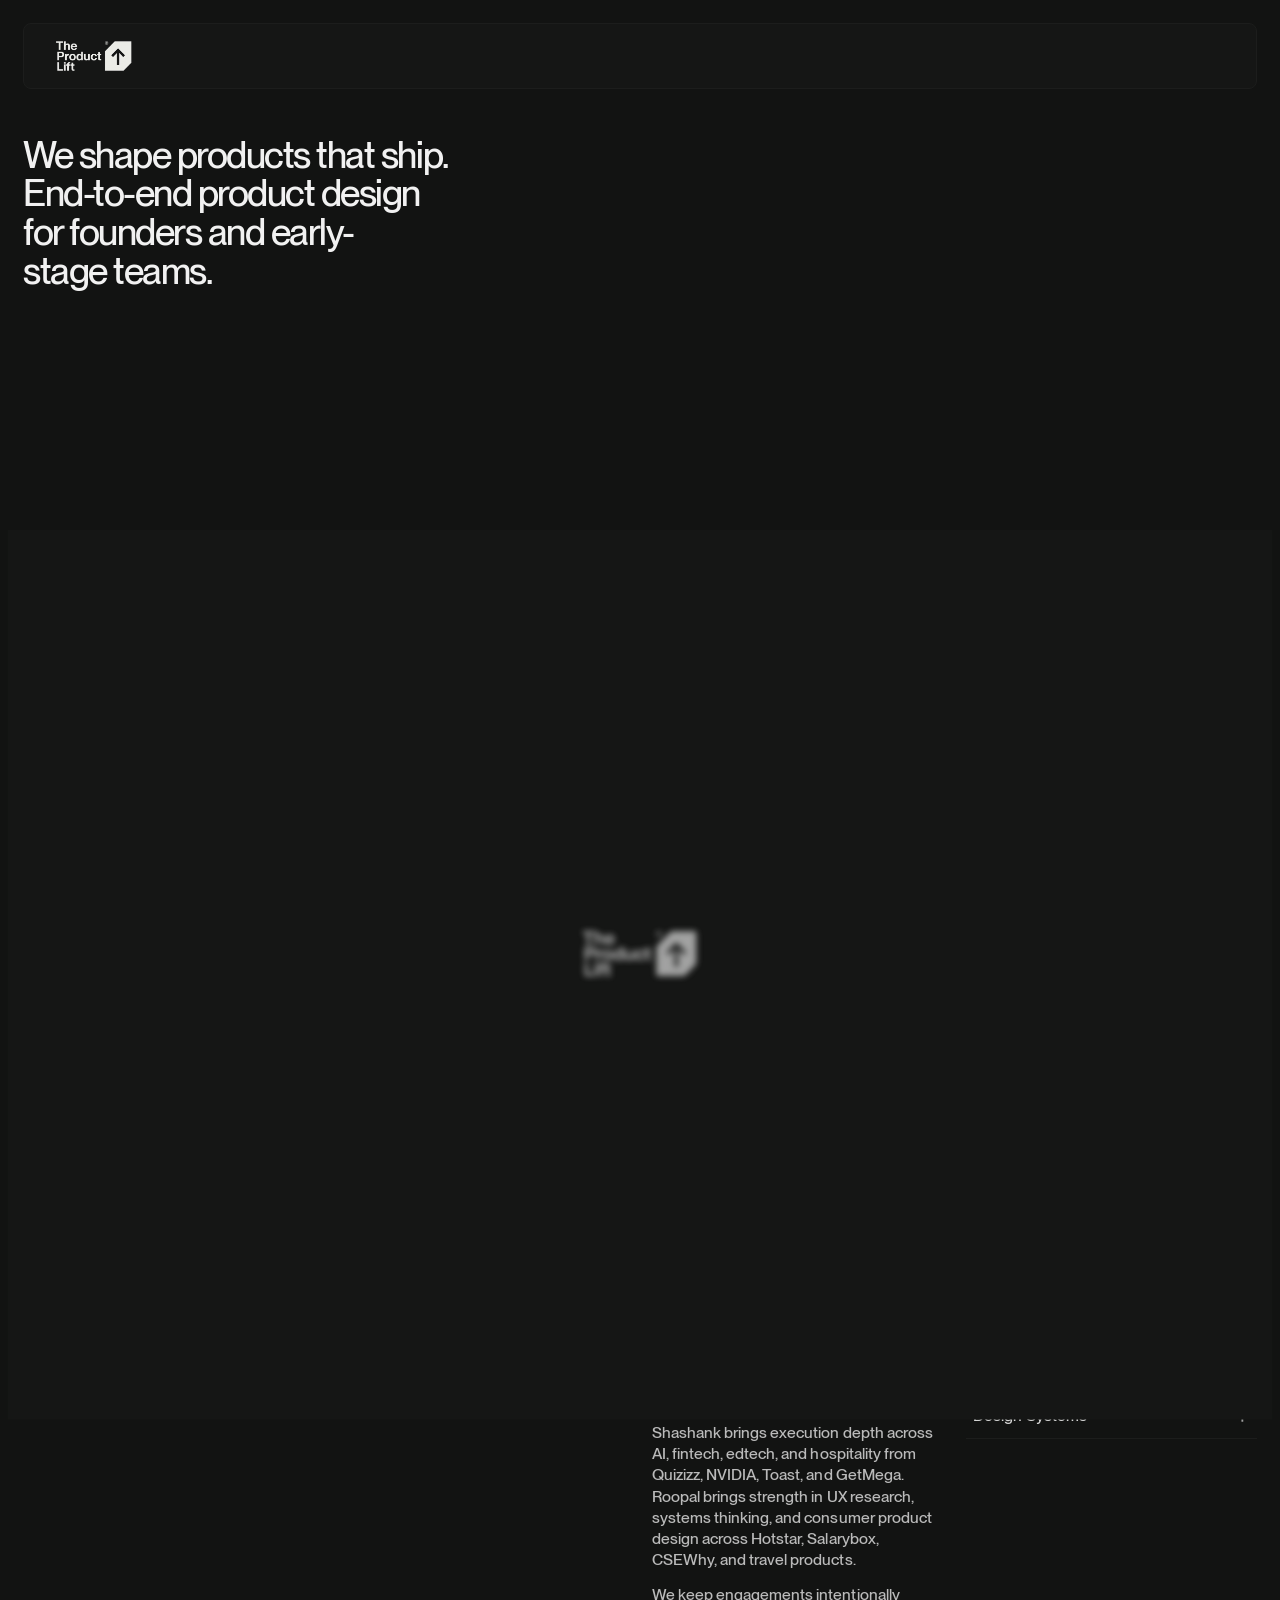
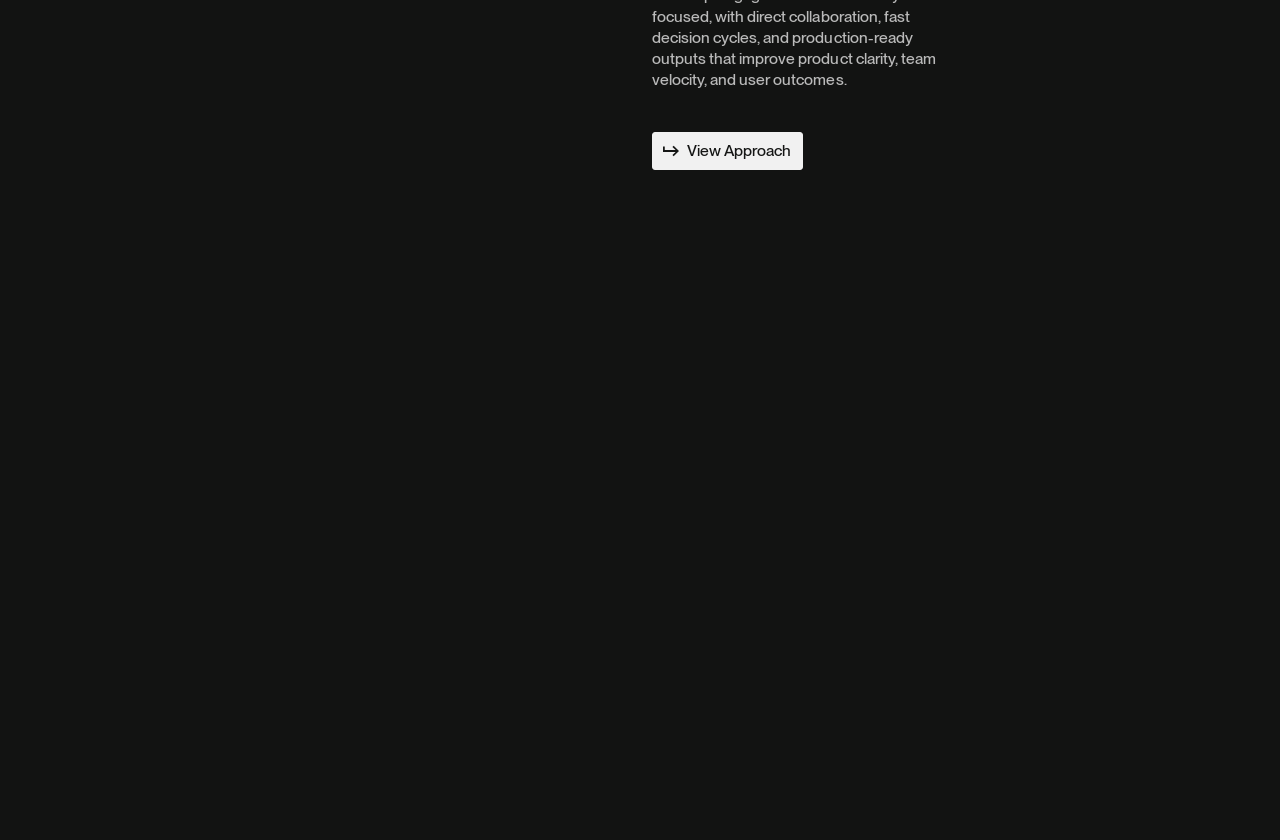
==== commit 72e3e65c: "Fix HTML escape characters in index.html" ====
--- a/index.html
+++ b/index.html
@@ -1671,7 +1671,7 @@
       });
     });
   });
-</script></div></div></div></div></div></div></div></div><div data-wf--content-wrapper--variant="left" class="u-display-contents"><div class="u-content-wrapper u-flex-vertical-wrap u-justify-content-end"><div data-wf--grid--variant="default" style="" class="u-grid-wrapper u-gap-gutter" data-number="12"><div role="none" data-large-columns="2" data-medium-columns="0" data-small-columns="1" data-xsmall-columns="0" class="u-grid"><div data-wf--card-case-study--variant="homepage" class="card_case-study_wrap u-margin-trim" style="" role="none"><div data-trigger="hover-if-clickable focus" class="card_case-study_group"><div class="card_case-study_element w-variant-26a43128-a4e8-c9c7-cecb-a18dd8b893ff  "><div class="card_case-study_visual"><img src="images/697ccadbd22be7a7298a0c47_0104e7bda927c216f1e0d60a80a30419_case-study_001_thumbnail.webp" loading="eager" fetchpriority="high" alt="Smartphone screen displaying a finance app interface about API access control and embedded finance security on a dark technology background with green network cables." sizes="100vw" srcset="images/697ccadbd22be7a7298a0c47_0104e7bda927c216f1e0d60a80a30419_case-study_001_thumbnail-p-500.webp 500w, images/697ccadbd22be7a7298a0c47_0104e7bda927c216f1e0d60a80a30419_case-study_001_thumbnail.webp 800w" class="card_case-study_image"></div><div class="card_case-study_content u-margin-trim"><div class="card_case-study_content-top w-variant-26a43128-a4e8-c9c7-cecb-a18dd8b893ff"><div data-number="40" data-wf--typography-heading--variant="h6" class="u-text w-variant-823daff2-fd84-8da0-4ed1-92a39b869ad0 w-richtext u-text-wrap-pretty u-margin-bottom-2"><h2>End-to-End Design for a Consumer Finance App That Earns Trust</h2></div><div data-number="60" data-wf--typography-paragraph--variant="text-micro" class="u-text w-variant-fdb8e663-01e0-aae6-13eb-e6dfca16b689 u-rich-text w-richtext u-text-color-tertiary u-margin-bottom-0"><p>Earnnest &#183; Consumer Fintech<br>Strategy, research, and shipped UI &#183; 2025</p></div></div><div class="card_case-study_content-bottom w-variant-26a43128-a4e8-c9c7-cecb-a18dd8b893ff"><div class="u-button-wrapper" style=""><div class="u-display-contents"><div data-wf--button-main--variant="tertiary" class="button_main_wrap u-text-transform-capitalize" data-button=" " data-trigger="hover focus"><div class="clickable_wrap u-cover-absolute"><a target="" href="/case-study/earnnest" class="clickable_link w-inline-block"><span class="clickable_text u-sr-only">View Case Study</span></a><button type="button" class="clickable_btn"><span class="clickable_text u-sr-only">View Case Study</span></button></div><div class="button_main_element w-variant-ff55b34e-b132-af11-a240-6cdd1f05946f"><div class="button_main_icon w-variant-ff55b34e-b132-af11-a240-6cdd1f05946f u-hide-if-empty"><svg xmlns="http://www.w3.org/2000/svg" width="100%" viewBox="0 0 15 10" fill="currentColor" class="u-svg"><path d="M10 10L15 5L10 0L8.83333 1.16667L11.8333 4.16667H1.66667V0.833333H0V5.83333H11.8333L8.83333 8.83333L10 10Z" class="u-path"></path></svg></div><div class="button_main_decoration u-hide-if-empty"></div><div aria-hidden="true" class="button_main_text u-text-style-main u-text-transform-capitalize">View Case Study</div><div class="button_main_line"></div></div><div class="u-embed-js w-embed w-script"><script src="js/gsap.min_1.js"></script>
+</script></div></div></div></div></div></div></div></div><div data-wf--content-wrapper--variant="left" class="u-display-contents"><div class="u-content-wrapper u-flex-vertical-wrap u-justify-content-end"><div data-wf--grid--variant="default" style="" class="u-grid-wrapper u-gap-gutter" data-number="12"><div role="none" data-large-columns="2" data-medium-columns="0" data-small-columns="1" data-xsmall-columns="0" class="u-grid"><div data-wf--card-case-study--variant="homepage" class="card_case-study_wrap u-margin-trim" style="" role="none"><div data-trigger="hover-if-clickable focus" class="card_case-study_group"><div class="card_case-study_element w-variant-26a43128-a4e8-c9c7-cecb-a18dd8b893ff  "><div class="card_case-study_visual"><img src="images/earnnest.jpg" loading="eager" fetchpriority="high" alt="Smartphone screen displaying a finance app interface about API access control and embedded finance security on a dark technology background with green network cables." sizes="100vw" srcset="images/earnnest.jpg 500w, images/earnnest.jpg 800w" class="card_case-study_image"></div><div class="card_case-study_content u-margin-trim"><div class="card_case-study_content-top w-variant-26a43128-a4e8-c9c7-cecb-a18dd8b893ff"><div data-number="40" data-wf--typography-heading--variant="h6" class="u-text w-variant-823daff2-fd84-8da0-4ed1-92a39b869ad0 w-richtext u-text-wrap-pretty u-margin-bottom-2"><h2>End-to-End Design for a Consumer Finance App That Earns Trust</h2></div><div data-number="60" data-wf--typography-paragraph--variant="text-micro" class="u-text w-variant-fdb8e663-01e0-aae6-13eb-e6dfca16b689 u-rich-text w-richtext u-text-color-tertiary u-margin-bottom-0"><p>Earnnest &#183; Consumer Fintech<br>Strategy, research, and shipped UI &#183; 2025</p></div></div><div class="card_case-study_content-bottom w-variant-26a43128-a4e8-c9c7-cecb-a18dd8b893ff"><div class="u-button-wrapper" style=""><div class="u-display-contents"><div data-wf--button-main--variant="tertiary" class="button_main_wrap u-text-transform-capitalize" data-button=" " data-trigger="hover focus"><div class="clickable_wrap u-cover-absolute"><a target="" href="/case-study/earnnest" class="clickable_link w-inline-block"><span class="clickable_text u-sr-only">View Case Study</span></a><button type="button" class="clickable_btn"><span class="clickable_text u-sr-only">View Case Study</span></button></div><div class="button_main_element w-variant-ff55b34e-b132-af11-a240-6cdd1f05946f"><div class="button_main_icon w-variant-ff55b34e-b132-af11-a240-6cdd1f05946f u-hide-if-empty"><svg xmlns="http://www.w3.org/2000/svg" width="100%" viewBox="0 0 15 10" fill="currentColor" class="u-svg"><path d="M10 10L15 5L10 0L8.83333 1.16667L11.8333 4.16667H1.66667V0.833333H0V5.83333H11.8333L8.83333 8.83333L10 10Z" class="u-path"></path></svg></div><div class="button_main_decoration u-hide-if-empty"></div><div aria-hidden="true" class="button_main_text u-text-style-main u-text-transform-capitalize">View Case Study</div><div class="button_main_line"></div></div><div class="u-embed-js w-embed w-script"><script src="js/gsap.min_1.js"></script>
 
 <script>
   document.addEventListener("DOMContentLoaded", () => {
@@ -1715,7 +1715,7 @@
       });
     });
   });
-</script></div></div></div></div><div class="u-tag-wrapper" style=""><div class="u-display-contents"><div class="u-display-contents u-hide-if-empty"></div></div></div></div></div></div><div class="clickable_wrap u-cover-absolute"><a target="" href="/work/#earnnest" class="clickable_link w-inline-block"><span class="clickable_text u-sr-only">View Earnnest case study</span></a><link rel="prerender" href="/work/#earnnest"><button type="button" class="clickable_btn"><span class="clickable_text u-sr-only">View Earnnest case study</span></button></div></div></div><div data-wf--card-case-study--variant="homepage" class="card_case-study_wrap u-margin-trim" style="" role="none"><div data-trigger="hover-if-clickable focus" class="card_case-study_group"><div class="card_case-study_element w-variant-26a43128-a4e8-c9c7-cecb-a18dd8b893ff  "><div class="card_case-study_visual"><img src="images/697ccadbea0343091b1878cc_eb7964eb47f62f584d5dbd4b0c8f817d_case-study_002_thumbnail.webp" loading="eager" fetchpriority="high" alt="Tablet displaying a technology content security solutions overview with sections on monitoring, watermarking, blocking, and fingerprinting on a purple and white interface." sizes="100vw" srcset="images/697ccadbea0343091b1878cc_eb7964eb47f62f584d5dbd4b0c8f817d_case-study_002_thumbnail-p-500.webp 500w, images/697ccadbea0343091b1878cc_eb7964eb47f62f584d5dbd4b0c8f817d_case-study_002_thumbnail.webp 800w" class="card_case-study_image"></div><div class="card_case-study_content u-margin-trim"><div class="card_case-study_content-top w-variant-26a43128-a4e8-c9c7-cecb-a18dd8b893ff"><div data-number="40" data-wf--typography-heading--variant="h6" class="u-text w-variant-823daff2-fd84-8da0-4ed1-92a39b869ad0 w-richtext u-text-wrap-pretty u-margin-bottom-2"><h2>Rebuilding a Restaurant OS &#8212; POS and Customer App, V1 to V2</h2></div><div data-number="60" data-wf--typography-paragraph--variant="text-micro" class="u-text w-variant-fdb8e663-01e0-aae6-13eb-e6dfca16b689 u-rich-text w-richtext u-text-color-tertiary u-margin-bottom-0"><p>Summer (Toast) &#183; Restaurant OS<br>Design system &#183; Multi-surface &#183; 30+ restaurants &#183; 2021-2023</p></div></div><div class="card_case-study_content-bottom w-variant-26a43128-a4e8-c9c7-cecb-a18dd8b893ff"><div class="u-button-wrapper" style=""><div class="u-display-contents"><div data-wf--button-main--variant="tertiary" class="button_main_wrap u-text-transform-capitalize" data-button=" " data-trigger="hover focus"><div class="clickable_wrap u-cover-absolute"><a target="" href="/case-study/summer" class="clickable_link w-inline-block"><span class="clickable_text u-sr-only">View Case Study</span></a><button type="button" class="clickable_btn"><span class="clickable_text u-sr-only">View Case Study</span></button></div><div class="button_main_element w-variant-ff55b34e-b132-af11-a240-6cdd1f05946f"><div class="button_main_icon w-variant-ff55b34e-b132-af11-a240-6cdd1f05946f u-hide-if-empty"><svg xmlns="http://www.w3.org/2000/svg" width="100%" viewBox="0 0 15 10" fill="currentColor" class="u-svg"><path d="M10 10L15 5L10 0L8.83333 1.16667L11.8333 4.16667H1.66667V0.833333H0V5.83333H11.8333L8.83333 8.83333L10 10Z" class="u-path"></path></svg></div><div class="button_main_decoration u-hide-if-empty"></div><div aria-hidden="true" class="button_main_text u-text-style-main u-text-transform-capitalize">View Case Study</div><div class="button_main_line"></div></div><div class="u-embed-js w-embed w-script"><script src="js/gsap.min_1.js"></script>
+</script></div></div></div></div><div class="u-tag-wrapper" style=""><div class="u-display-contents"><div class="u-display-contents u-hide-if-empty"></div></div></div></div></div></div><div class="clickable_wrap u-cover-absolute"><a target="" href="/work/#earnnest" class="clickable_link w-inline-block"><span class="clickable_text u-sr-only">View Earnnest case study</span></a><link rel="prerender" href="/work/#earnnest"><button type="button" class="clickable_btn"><span class="clickable_text u-sr-only">View Earnnest case study</span></button></div></div></div><div data-wf--card-case-study--variant="homepage" class="card_case-study_wrap u-margin-trim" style="" role="none"><div data-trigger="hover-if-clickable focus" class="card_case-study_group"><div class="card_case-study_element w-variant-26a43128-a4e8-c9c7-cecb-a18dd8b893ff  "><div class="card_case-study_visual"><img src="images/toast.jpg" loading="eager" fetchpriority="high" alt="Tablet displaying a technology content security solutions overview with sections on monitoring, watermarking, blocking, and fingerprinting on a purple and white interface." sizes="100vw" srcset="images/toast.jpg 500w, images/toast.jpg 800w" class="card_case-study_image"></div><div class="card_case-study_content u-margin-trim"><div class="card_case-study_content-top w-variant-26a43128-a4e8-c9c7-cecb-a18dd8b893ff"><div data-number="40" data-wf--typography-heading--variant="h6" class="u-text w-variant-823daff2-fd84-8da0-4ed1-92a39b869ad0 w-richtext u-text-wrap-pretty u-margin-bottom-2"><h2>Rebuilding a Restaurant OS &#8212; POS and Customer App, V1 to V2</h2></div><div data-number="60" data-wf--typography-paragraph--variant="text-micro" class="u-text w-variant-fdb8e663-01e0-aae6-13eb-e6dfca16b689 u-rich-text w-richtext u-text-color-tertiary u-margin-bottom-0"><p>Summer (Toast) &#183; Restaurant OS<br>Design system &#183; Multi-surface &#183; 30+ restaurants &#183; 2021-2023</p></div></div><div class="card_case-study_content-bottom w-variant-26a43128-a4e8-c9c7-cecb-a18dd8b893ff"><div class="u-button-wrapper" style=""><div class="u-display-contents"><div data-wf--button-main--variant="tertiary" class="button_main_wrap u-text-transform-capitalize" data-button=" " data-trigger="hover focus"><div class="clickable_wrap u-cover-absolute"><a target="" href="/case-study/summer" class="clickable_link w-inline-block"><span class="clickable_text u-sr-only">View Case Study</span></a><button type="button" class="clickable_btn"><span class="clickable_text u-sr-only">View Case Study</span></button></div><div class="button_main_element w-variant-ff55b34e-b132-af11-a240-6cdd1f05946f"><div class="button_main_icon w-variant-ff55b34e-b132-af11-a240-6cdd1f05946f u-hide-if-empty"><svg xmlns="http://www.w3.org/2000/svg" width="100%" viewBox="0 0 15 10" fill="currentColor" class="u-svg"><path d="M10 10L15 5L10 0L8.83333 1.16667L11.8333 4.16667H1.66667V0.833333H0V5.83333H11.8333L8.83333 8.83333L10 10Z" class="u-path"></path></svg></div><div class="button_main_decoration u-hide-if-empty"></div><div aria-hidden="true" class="button_main_text u-text-style-main u-text-transform-capitalize">View Case Study</div><div class="button_main_line"></div></div><div class="u-embed-js w-embed w-script"><script src="js/gsap.min_1.js"></script>
 
 <script>
   document.addEventListener("DOMContentLoaded", () => {
@@ -2411,4 +2411,4 @@
   window.addEventListener('scroll', updateHeaderLogos, { passive: true });
   window.addEventListener('pageshow', updateHeaderLogos, { passive: true });
 })();
-</script></body></html>+</script></body></html>
